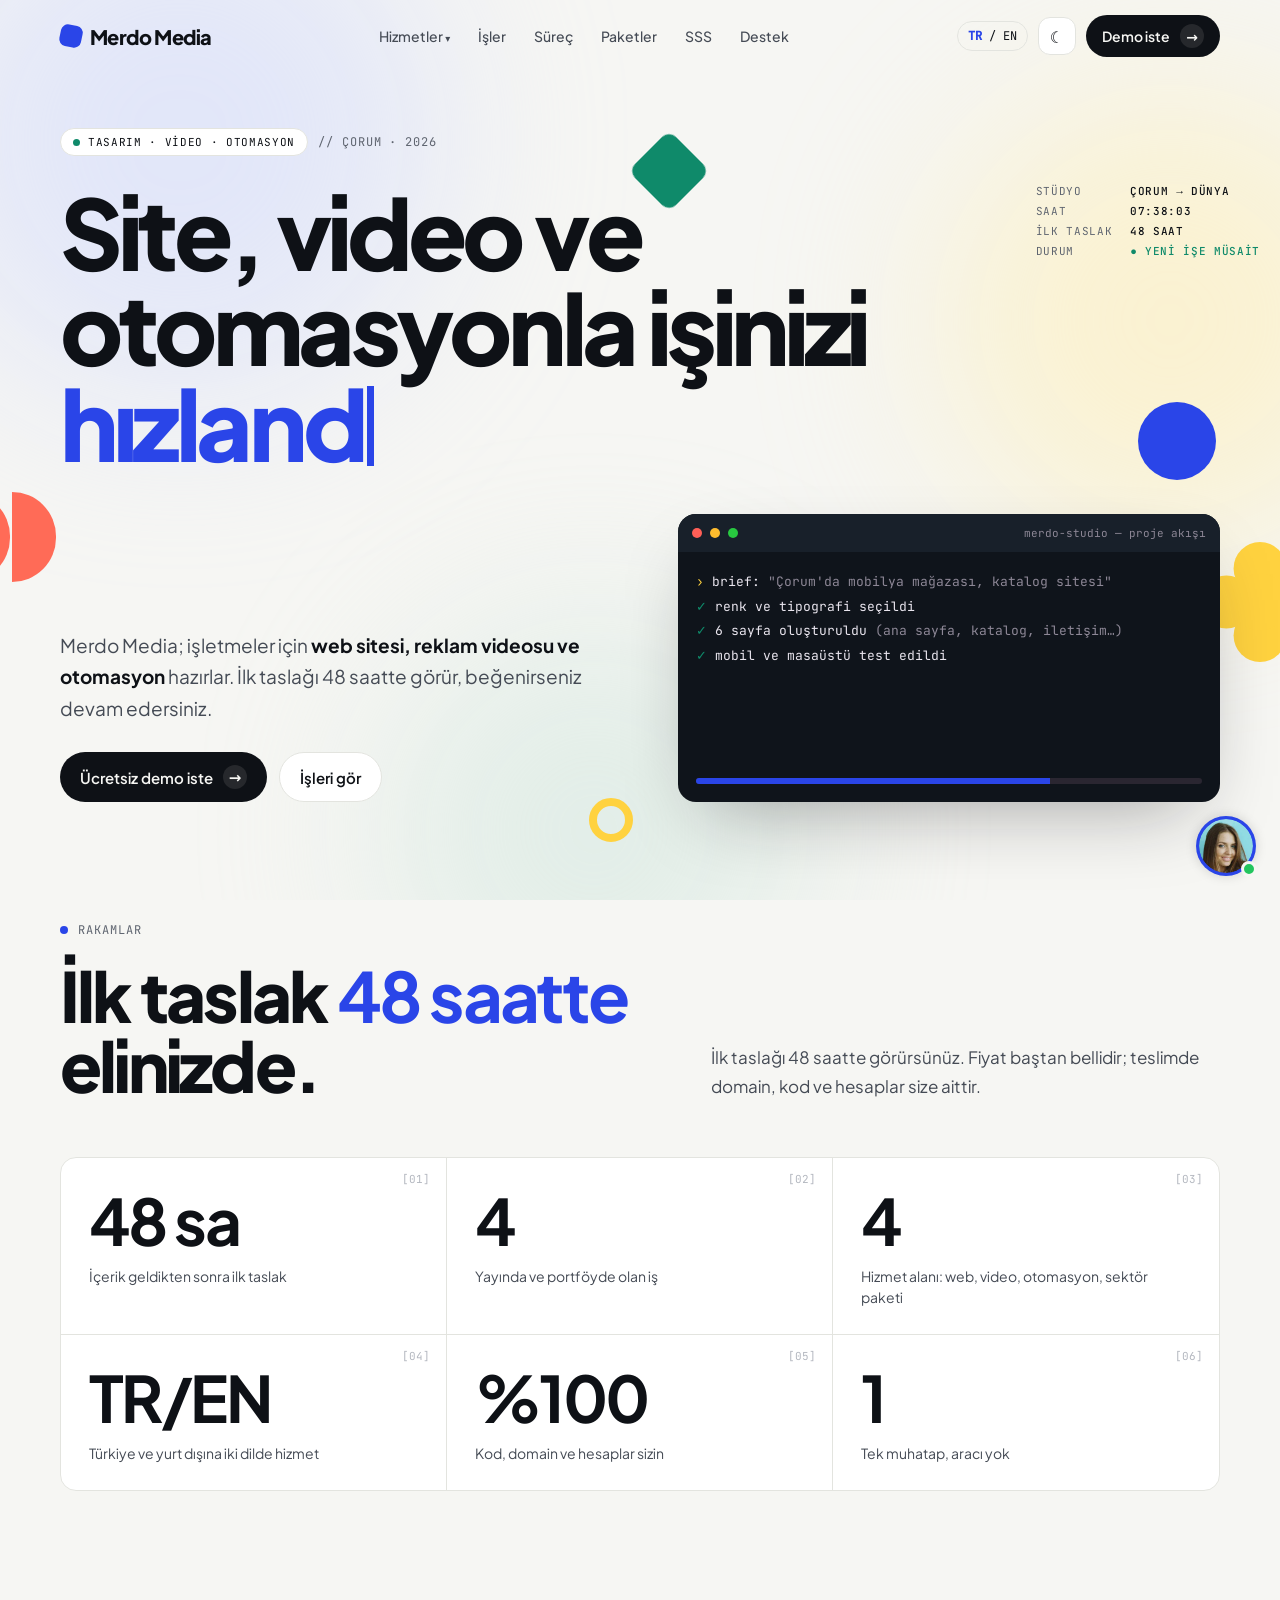
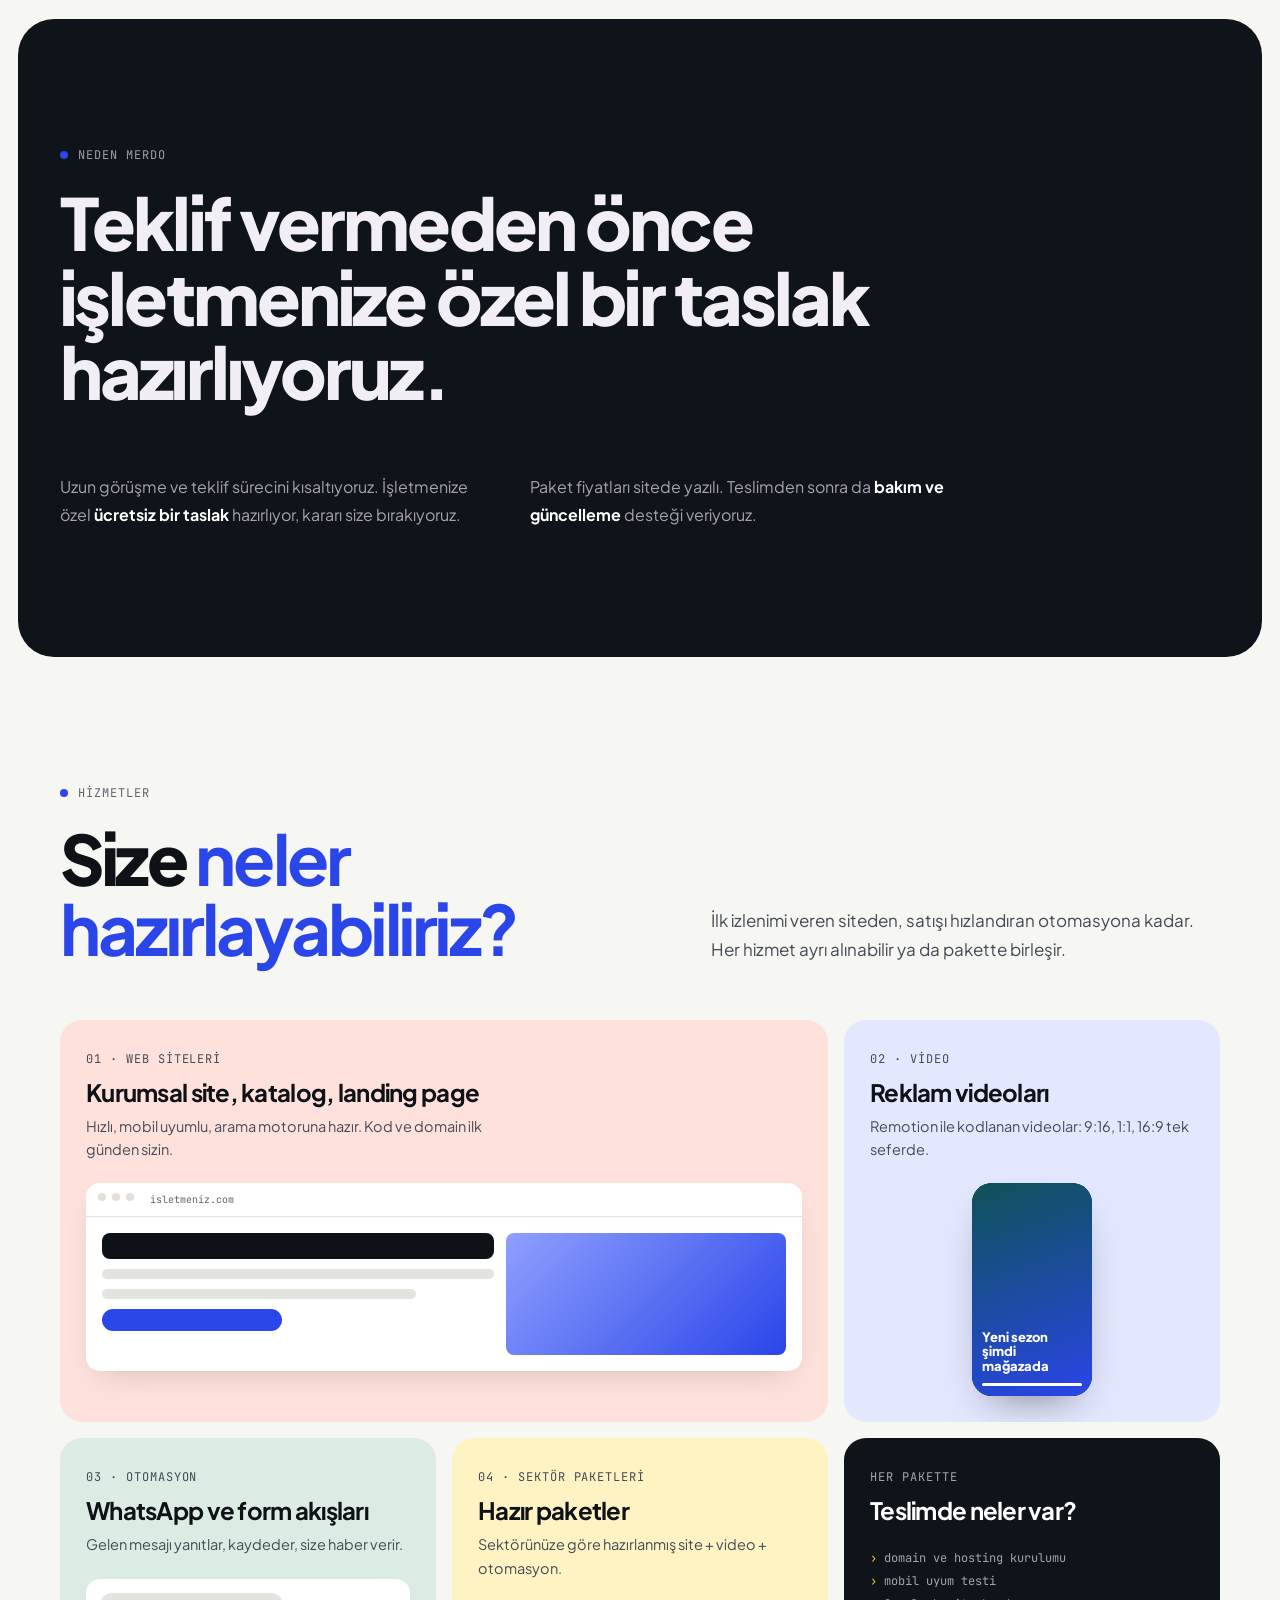
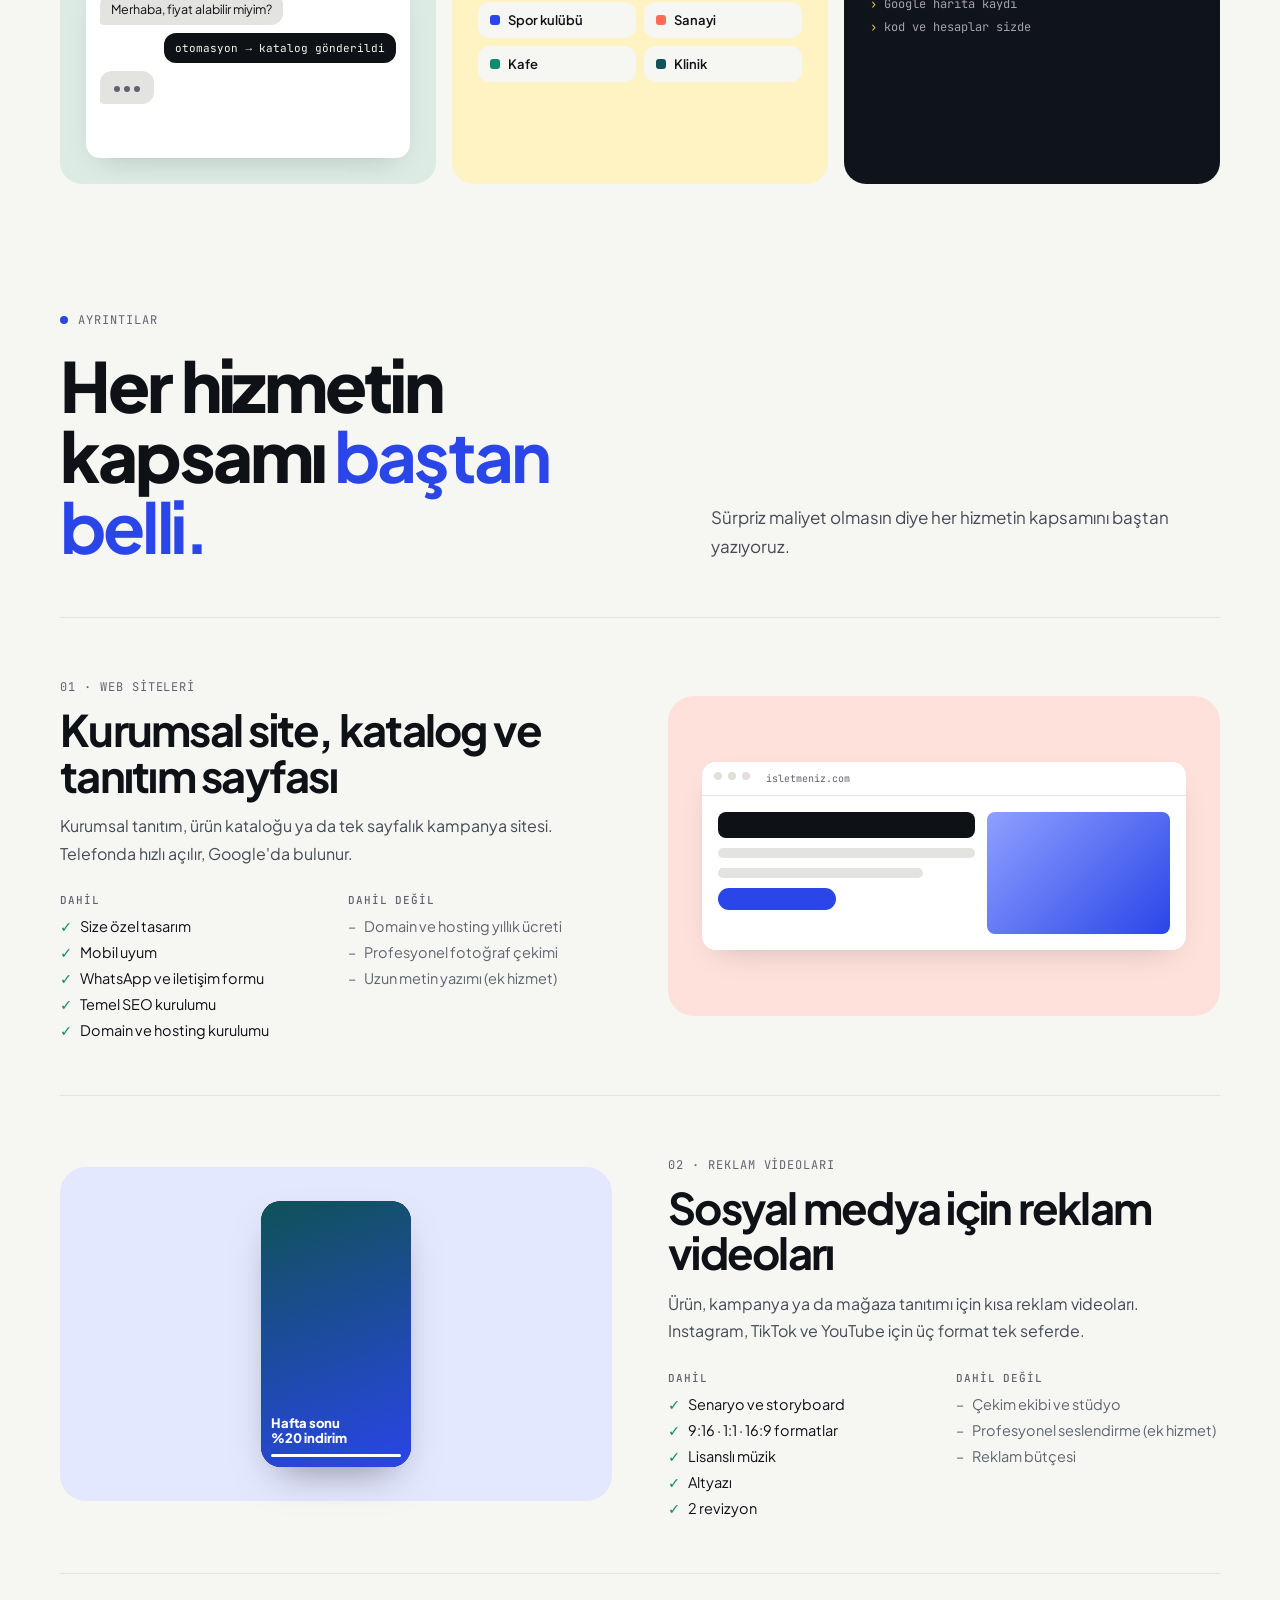
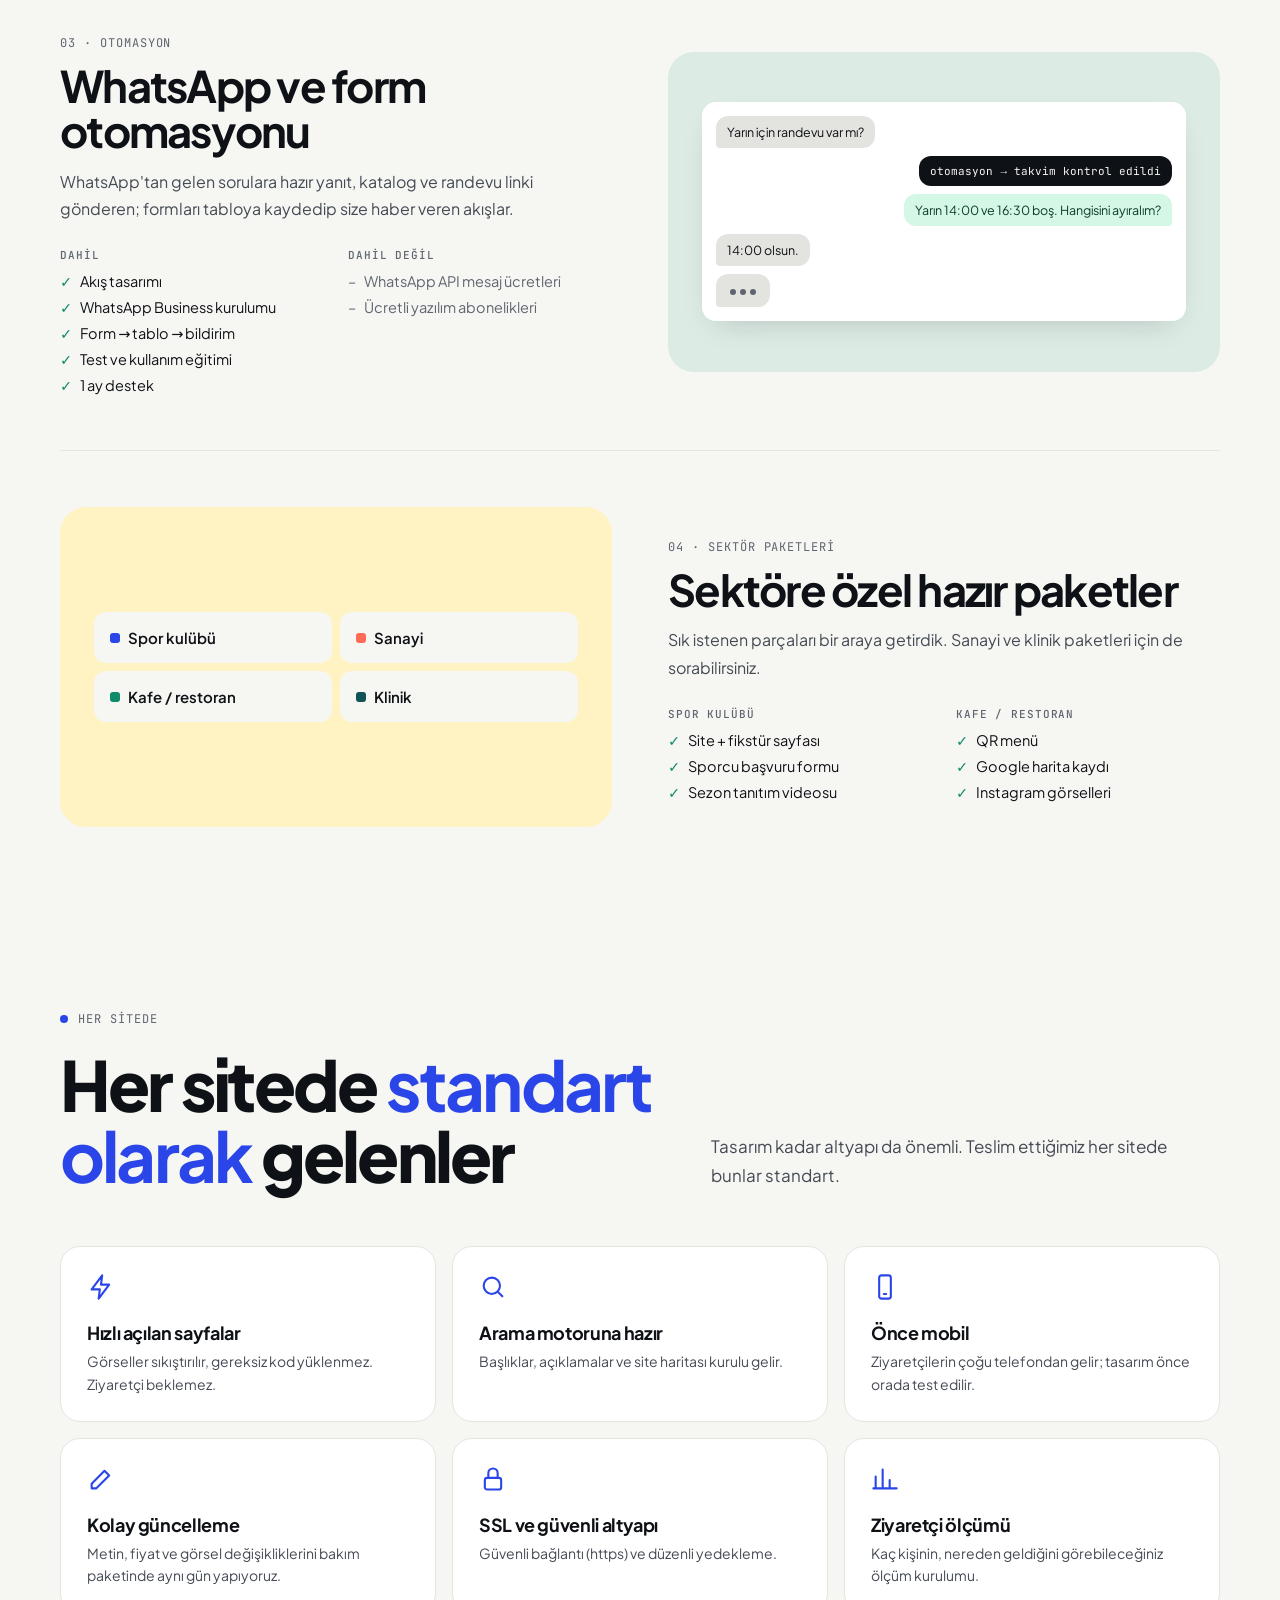
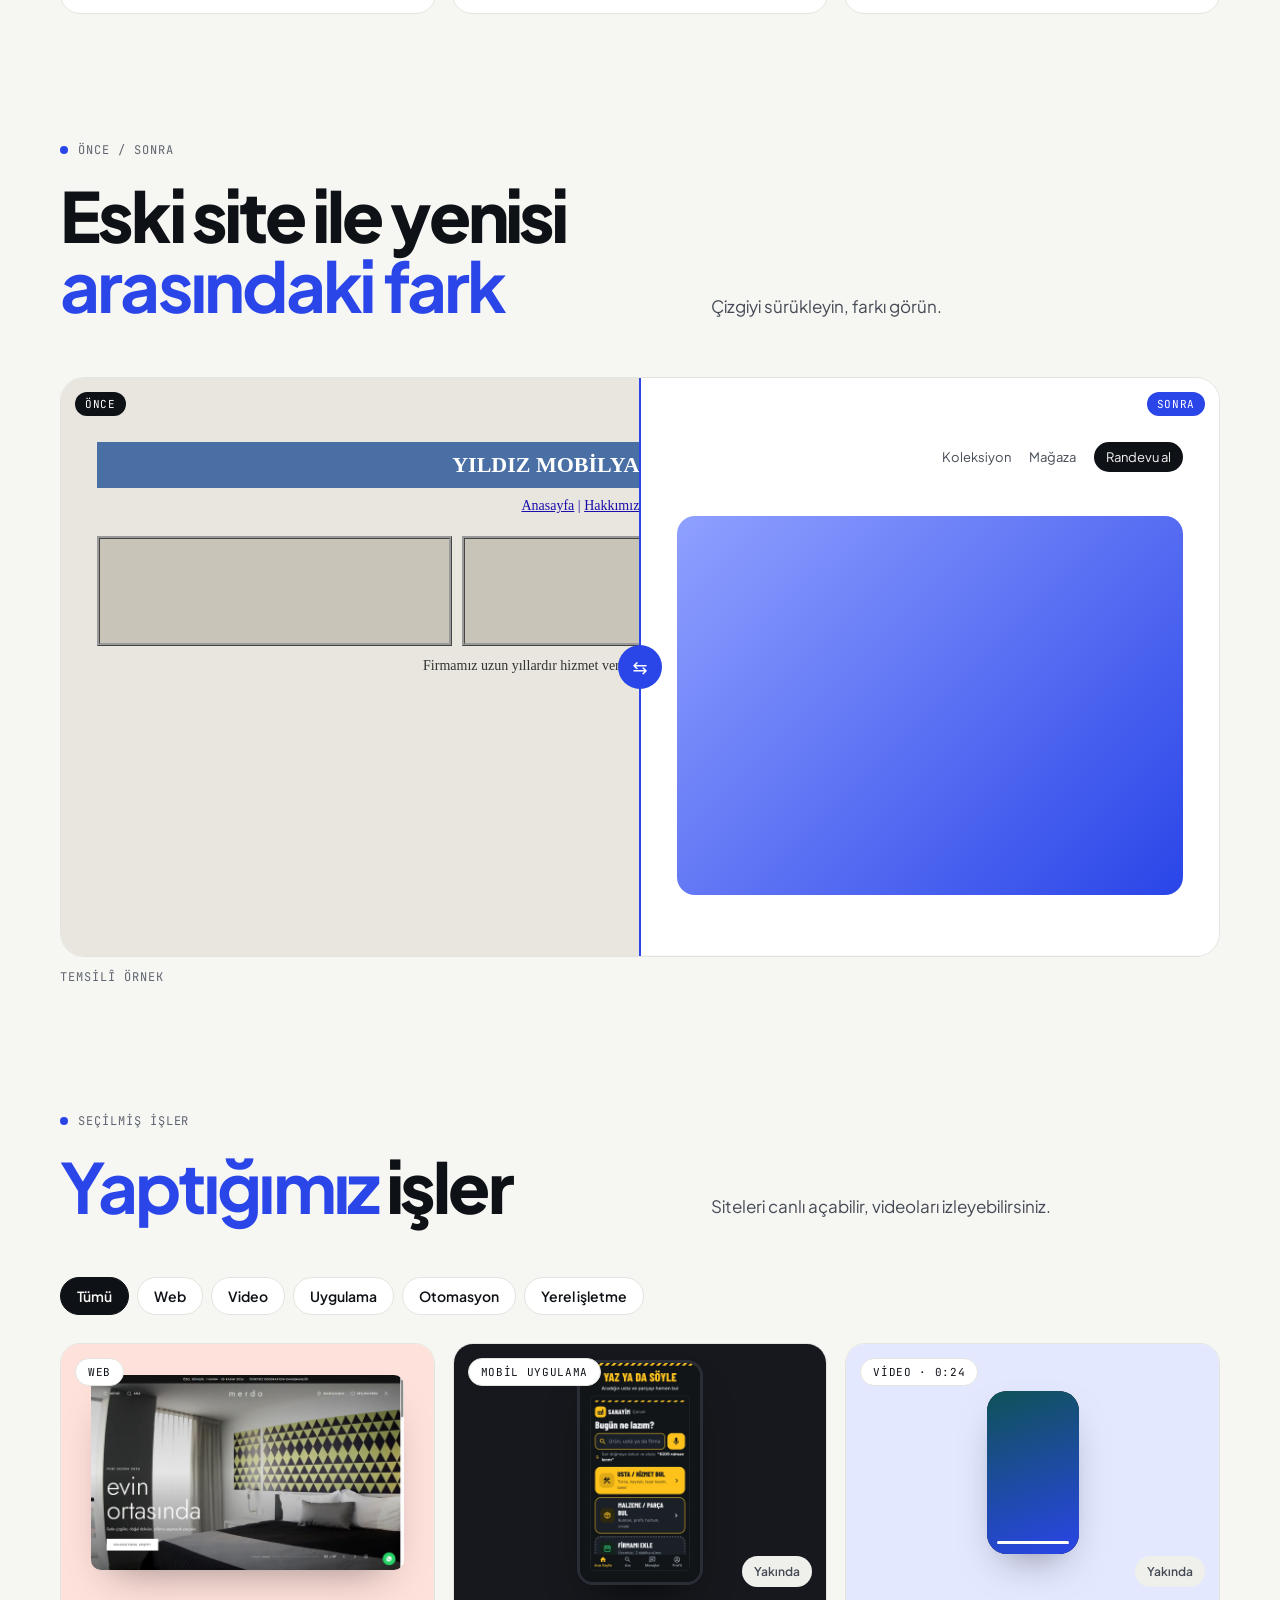
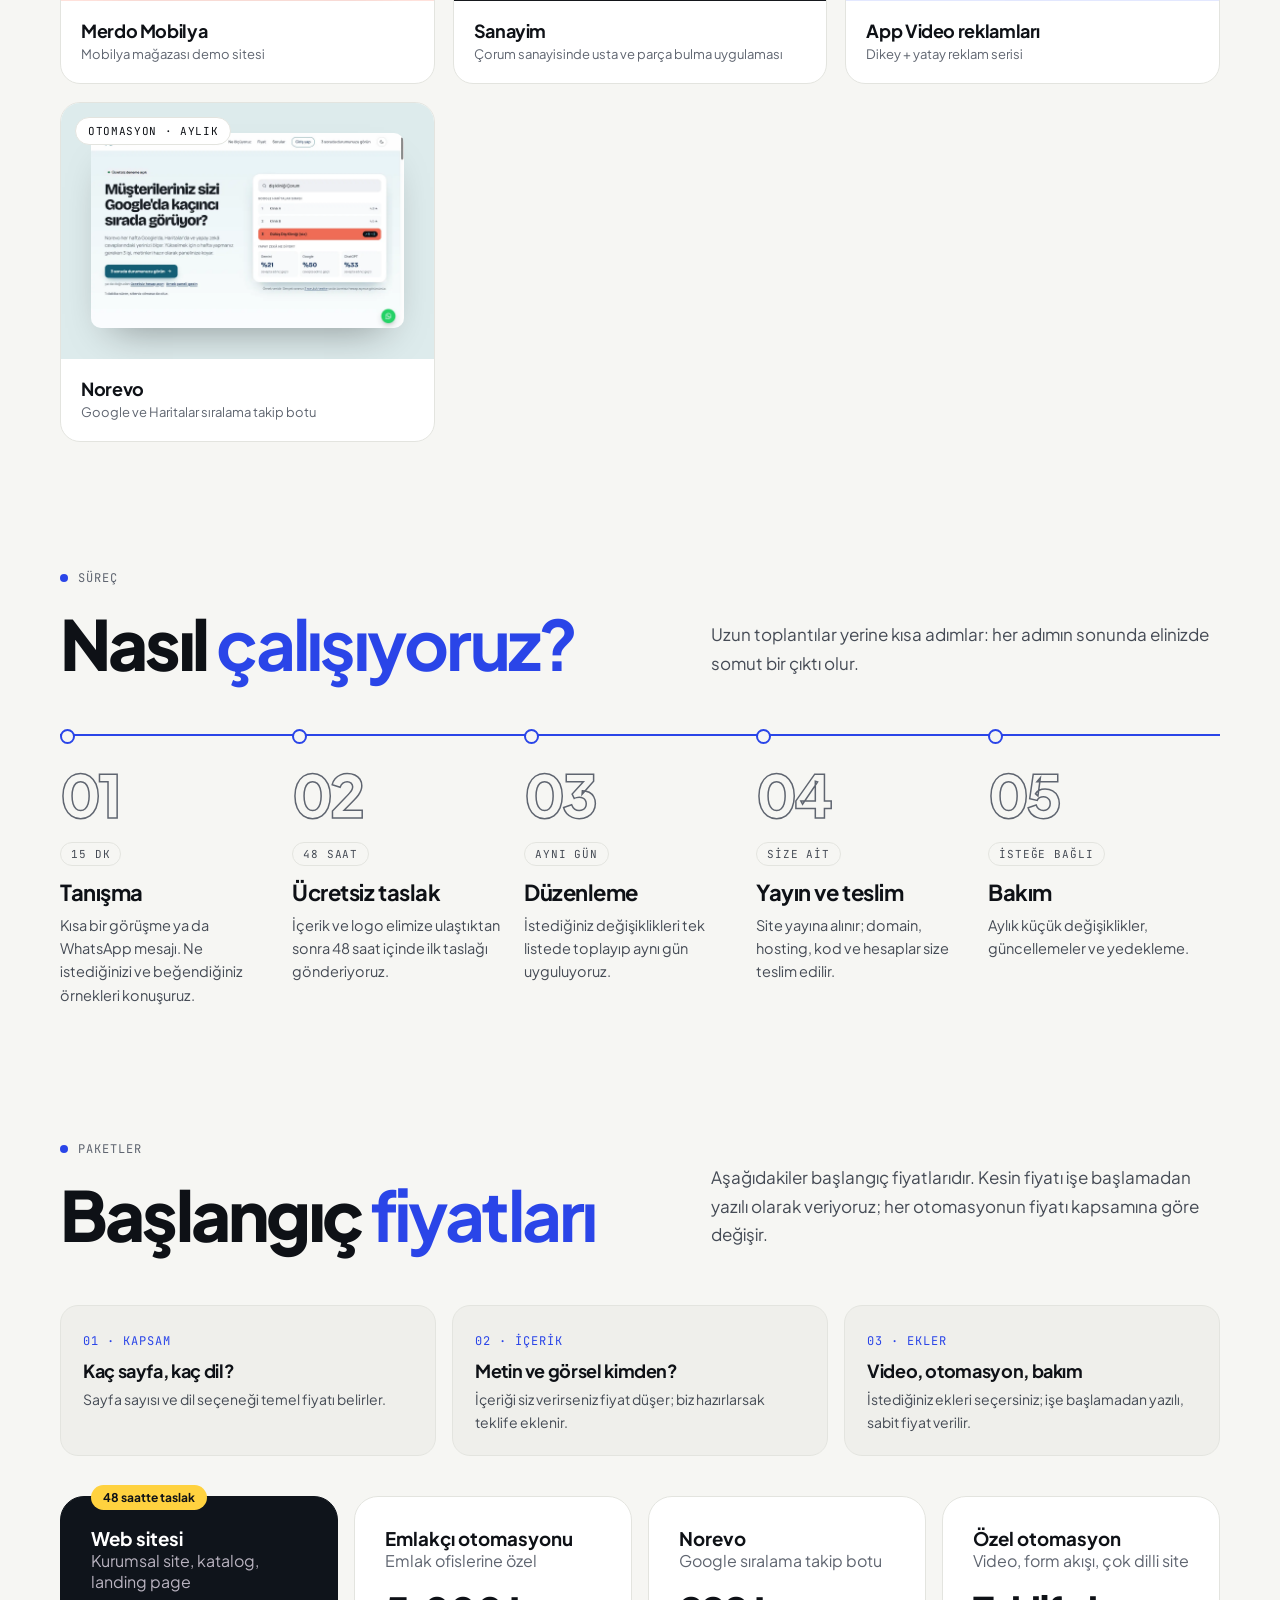
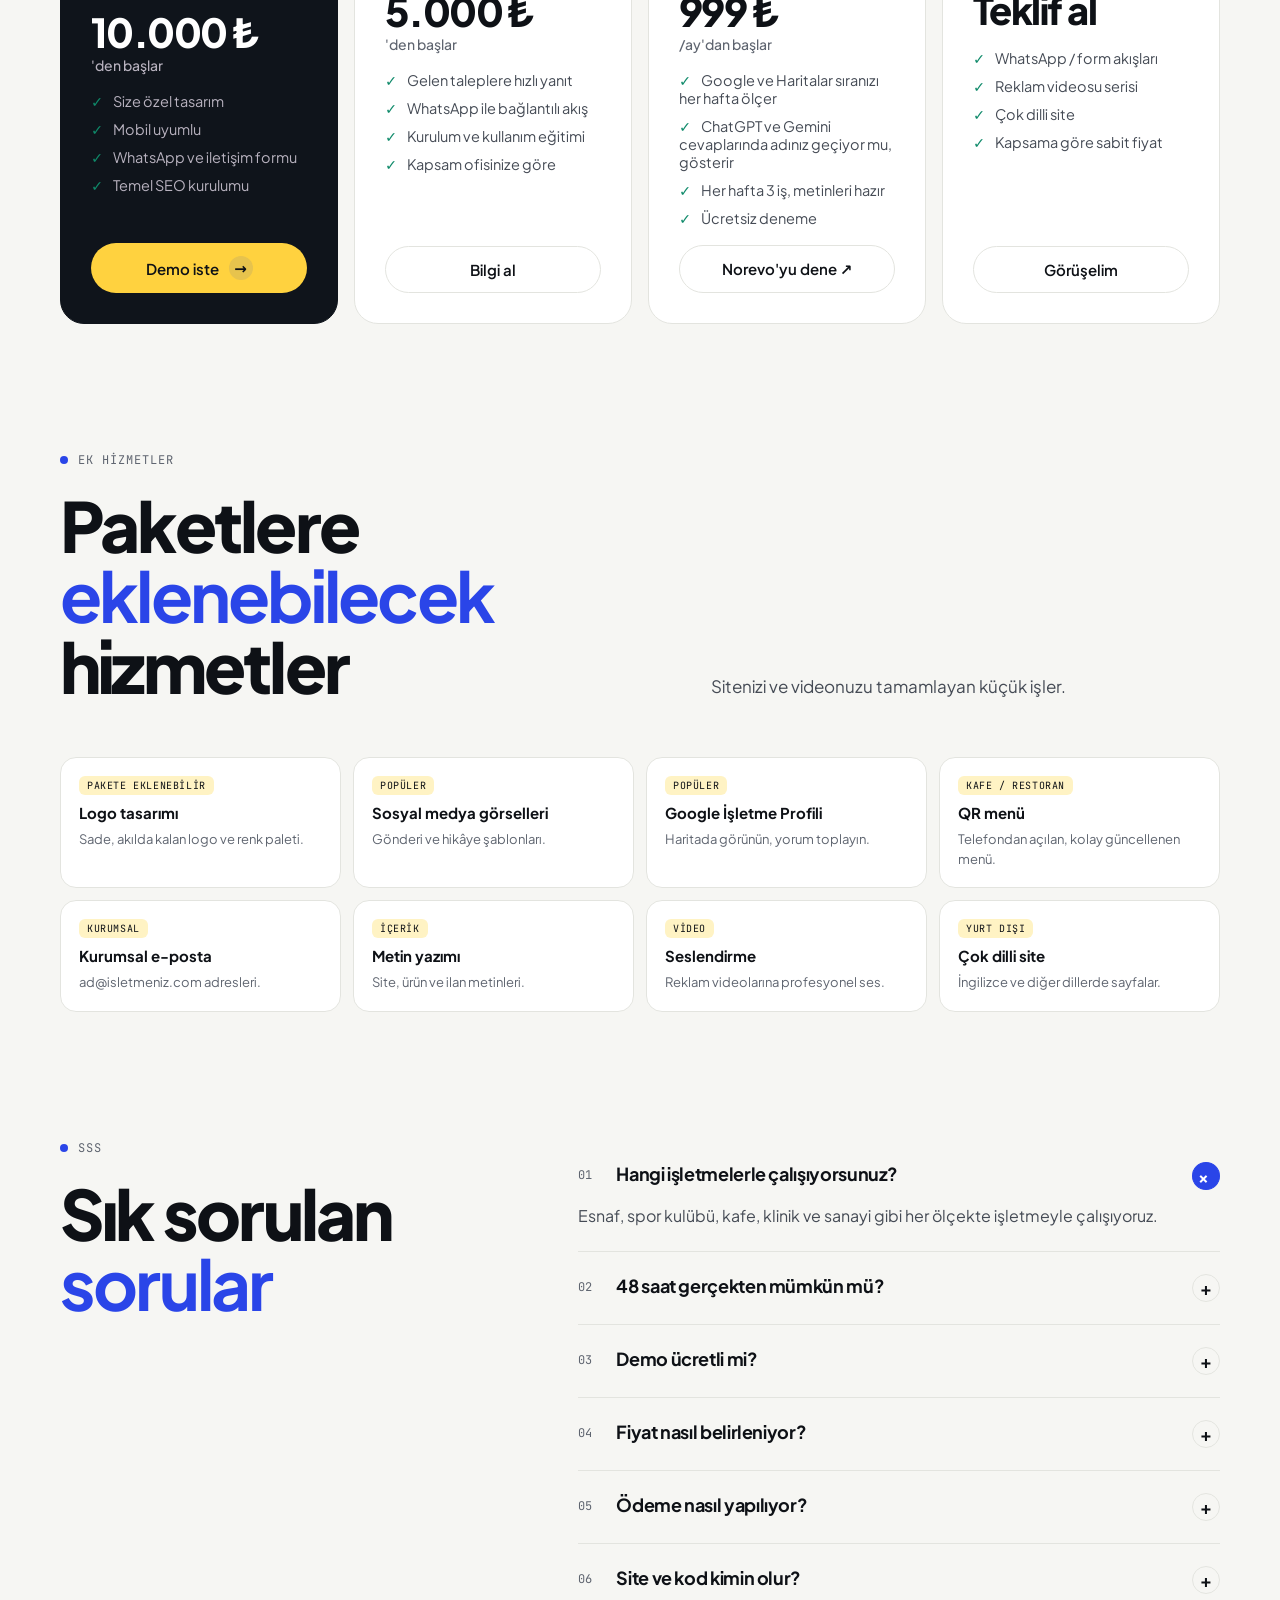
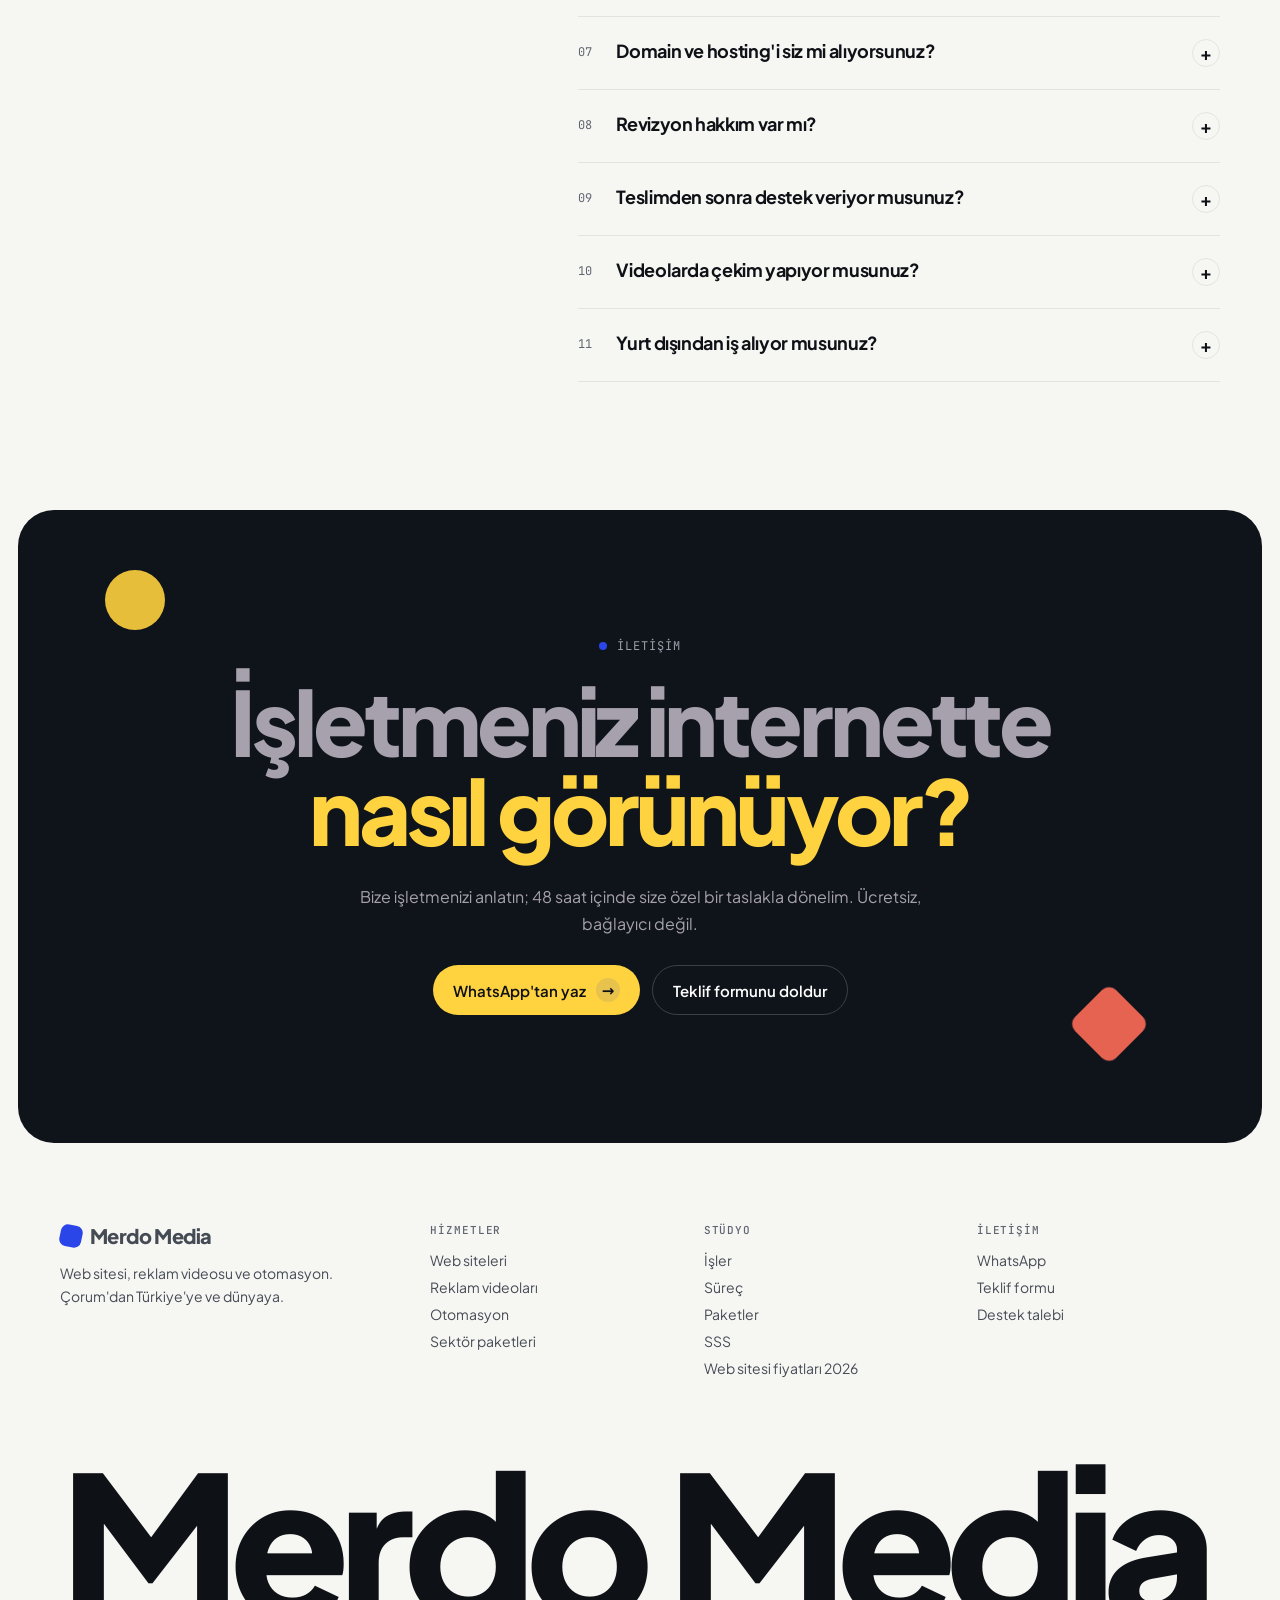
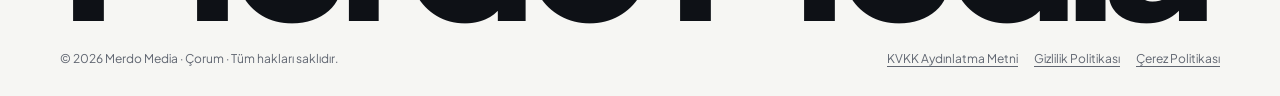
==== index.html @ d5f9c619 "Sohbet asistanına fotoğraflı avatar Asistan "Elif" adıyla Unsplash lisanslı bir portre kullanıyor (T" ====
<!doctype html>
<html lang="tr">
<head>
<meta charset="utf-8">
<meta name="viewport" content="width=device-width, initial-scale=1">
<title>Merdo Media — Web, video ve otomasyon stüdyosu</title>
<meta name="description" content="Web sitesi, reklam videosu ve otomasyon. İlk taslak 48 saatte.">
<!-- shortcut: alan adı henüz yok; merdomedia.com.tr ve og-image.png yer tutucu, yayından önce gerçek adresle değiştir -->
<link rel="canonical" href="https://merdomedia.com.tr/">
<link rel="alternate" hreflang="tr" href="https://merdomedia.com.tr/">
<link rel="alternate" hreflang="en" href="https://merdomedia.com.tr/en/">
<meta name="theme-color" content="#2a45e8">
<meta property="og:type" content="website">
<meta property="og:site_name" content="Merdo Media">
<meta property="og:locale" content="tr_TR">
<meta property="og:title" content="Merdo Media — Web, video ve otomasyon stüdyosu">
<meta property="og:description" content="Web sitesi, reklam videosu ve otomasyon. İlk taslak 48 saatte.">
<meta property="og:url" content="https://merdomedia.com.tr/">
<meta property="og:image" content="https://merdomedia.com.tr/og-image.png">
<meta name="twitter:card" content="summary_large_image">
<script type="application/ld+json">{"@context":"https://schema.org","@type":"ProfessionalService","name":"Merdo Media","description":"Web sitesi, reklam videosu ve otomasyon stüdyosu.","url":"https://merdomedia.com.tr/","telephone":"+905556984086","areaServed":["TR","Worldwide"],"knowsLanguage":["tr","en"],"address":{"@type":"PostalAddress","addressLocality":"Çorum","addressCountry":"TR"}}</script>
<script>try{var t=localStorage.getItem("merdo-theme")}catch(e){}document.documentElement.dataset.theme=t||(matchMedia("(prefers-color-scheme: dark)").matches?"dark":"light")</script>
<link rel="preload" href="assets/fonts/plus-jakarta-sans-latin.woff2" as="font" type="font/woff2" crossorigin>
<link rel="stylesheet" href="assets/site.css">
</head>
<body>

<div class="progress" id="progress"></div>
<div class="orbs" aria-hidden="true"><div class="orb o1"></div><div class="orb o2"></div><div class="orb o3"></div></div>
<div class="glow" id="glow" aria-hidden="true"></div>

<header id="hdr">
  <div class="wrap nav">
    <a href="./" class="logo"><i></i>Merdo Media</a>
    <ul>
      <li class="has-mega"><a href="#hizmetler">Hizmetler</a>
        <div class="mega">
          <a href="#d-web"><span class="mi" style="background:var(--peach)">W</span><span><b>Web siteleri</b><small>Kurumsal site, katalog, landing page</small></span></a>
          <a href="#d-video"><span class="mi" style="background:var(--lilac)">V</span><span><b>Reklam videoları</b><small>Dikey, kare ve yatay formatlar</small></span></a>
          <a href="#d-oto"><span class="mi" style="background:var(--mintl)">O</span><span><b>Otomasyon</b><small>WhatsApp ve form akışları</small></span></a>
          <a href="#d-sektor"><span class="mi" style="background:var(--butter)">S</span><span><b>Sektör paketleri</b><small>Spor kulübü, sanayi, kafe, klinik</small></span></a>
          <a href="#ekler" class="all"><span>Ek hizmetler: logo, sosyal medya, QR menü…</span><span>→</span></a>
        </div>
      </li>
      <li><a href="#isler">İşler</a></li><li><a href="#surec">Süreç</a></li><li><a href="#paketler">Paketler</a></li><li><a href="#sss">SSS</a></li><li><a href="#" data-wa="destek">Destek</a></li>
    </ul>
    <div class="nav-r">
      <span class="lang"><b>TR</b> / <a href="en/" hreflang="en" lang="en">EN</a></span>
      <button class="theme" id="theme" aria-label="Açık / koyu tema"></button>
      <a href="#iletisim" data-open="form" class="btn btn-d btn-sm mag">Demo iste <span class="arr">→</span></a>
      <button class="burger" id="burger" aria-label="Menüyü aç" aria-expanded="false" aria-controls="mmenu">☰</button>
    </div>
  </div>
</header>
<nav class="mmenu" id="mmenu" aria-label="Mobil menü">
  <a href="#hizmetler">Hizmetler <span>→</span></a><a href="#isler">İşler <span>→</span></a><a href="#surec">Süreç <span>→</span></a><a href="#paketler">Paketler <span>→</span></a><a href="#sss">SSS <span>→</span></a><a href="#" data-wa="destek">Destek talebi <span>→</span></a>
  <a href="#iletisim" data-open="form" class="btn btn-d">Ücretsiz demo iste <span class="arr">→</span></a>
</nav>

<main id="main">
<!-- ============ HERO ============ -->
<section class="hero">
  <div class="shape s-circ float" data-depth="30" aria-hidden="true"></div>
  <div class="shape s-dia" data-depth="-22" aria-hidden="true"></div>
  <div class="shape s-half float" data-depth="18" aria-hidden="true"></div>
  <div class="shape s-flower" data-depth="-28" aria-hidden="true"><svg viewBox="0 0 100 100"><g fill="#ffd23f"><circle cx="50" cy="22" r="22"/><circle cx="78" cy="50" r="22"/><circle cx="50" cy="78" r="22"/><circle cx="22" cy="50" r="22"/><circle cx="50" cy="50" r="24"/></g></svg></div>
  <div class="shape s-ring float" data-depth="14" aria-hidden="true"></div>

  <div class="wrap" style="position:relative">
    <div class="status" aria-hidden="true">
      <span>Stüdyo</span><b>Çorum → Dünya</b>
      <span>Saat</span><b id="clock">--:--:--</b>
      <span>İlk taslak</span><b>48 saat</b>
      <span>Durum</span><b class="ok">● yeni işe müsait</b>
    </div>
    <div class="eyebrow"><span class="pill"><span class="dot"></span>Tasarım · Video · Otomasyon</span><span class="mono muted">// Çorum · 2026</span></div>
    <h1>Site, video ve otomasyonla işinizi <span class="typed"><span class="grad" id="typed">büyütüyoruz.</span><span class="caret"></span></span></h1>
    <div class="hero-b">
      <div>
        <p>Merdo Media; işletmeler için <b>web sitesi, reklam videosu ve otomasyon</b> hazırlar. İlk taslağı 48 saatte görür, beğenirseniz devam edersiniz.</p>
        <div class="ctas">
          <a href="#iletisim" data-open="form" class="btn btn-d mag">Ücretsiz demo iste <span class="arr">→</span></a>
          <a href="#isler" class="btn btn-l">İşleri gör</a>
        </div>
      </div>
      <div class="console rv d2" aria-label="Örnek proje akışı">
        <div class="c-top"><i></i><i></i><i></i><span>merdo-studio — proje akışı</span></div>
        <div class="c-body" id="cbody"></div>
        <div class="c-bar"><i id="cbar"></i></div>
      </div>
    </div>
  </div>
</section>

<!-- ============ RAKAMLAR ============ -->
<section class="sec" style="padding-top:40px">
  <div class="wrap">
    <div class="sec-head">
      <div><div class="eb mono rv">Rakamlar</div><h2 class="h2 rv d1">İlk taslak <span class="soft">48 saatte</span> elinizde.</h2></div>
      <p class="rv d2">İlk taslağı 48 saatte görürsünüz. Fiyat baştan bellidir; teslimde domain, kod ve hesaplar size aittir.</p>
    </div>
    <div class="stats">
      <div class="stat rv"><span class="ix">[01]</span><div class="n"><span data-count="48">0</span> sa</div><div class="t">İçerik geldikten sonra ilk taslak</div></div>
      <div class="stat rv d1"><span class="ix">[02]</span><div class="n"><span data-count="4">0</span></div><div class="t">Yayında ve portföyde olan iş</div></div>
      <div class="stat rv d2"><span class="ix">[03]</span><div class="n"><span data-count="4">0</span></div><div class="t">Hizmet alanı: web, video, otomasyon, sektör paketi</div></div>
      <div class="stat rv"><span class="ix">[04]</span><div class="n">TR/EN</div><div class="t">Türkiye ve yurt dışına iki dilde hizmet</div></div>
      <div class="stat rv d1"><span class="ix">[05]</span><div class="n">%<span data-count="100">0</span></div><div class="t">Kod, domain ve hesaplar sizin</div></div>
      <div class="stat rv d2"><span class="ix">[06]</span><div class="n"><span data-count="1">0</span></div><div class="t">Tek muhatap, aracı yok</div></div>
    </div>
  </div>
</section>

<!-- ============ MANİFESTO ============ -->
<section class="dark sec manifesto" id="manifesto">
  <div class="wrap">
    <div class="eb mono">Neden Merdo</div>
    <p class="big" id="mbig">Teklif vermeden önce işletmenize özel bir taslak hazırlıyoruz.</p>
    <div class="cols">
      <p>Uzun görüşme ve teklif sürecini kısaltıyoruz. İşletmenize özel <b>ücretsiz bir taslak</b> hazırlıyor, kararı size bırakıyoruz.</p>
      <p>Paket fiyatları sitede yazılı. Teslimden sonra da <b>bakım ve güncelleme</b> desteği veriyoruz.</p>
    </div>
  </div>
</section>

<!-- ============ HİZMETLER ============ -->
<section class="sec" id="hizmetler">
  <div class="wrap">
    <div class="sec-head">
      <div><div class="eb mono rv">Hizmetler</div><h2 class="h2 rv d1">Size <span class="soft">neler hazırlayabiliriz?</span></h2></div>
      <p class="rv d2">İlk izlenimi veren siteden, satışı hızlandıran otomasyona kadar. Her hizmet ayrı alınabilir ya da pakette birleşir.</p>
    </div>
    <div class="bento">
      <article class="card c-web rv spot">
        <span class="mono">01 · Web siteleri</span>
        <h3>Kurumsal site, katalog, landing page</h3>
        <p>Hızlı, mobil uyumlu, arama motoruna hazır. Kod ve domain ilk günden sizin.</p>
        <div class="mock m-browser" id="mbrowser">
          <div class="bar"><i></i><i></i><i></i><span>isletmeniz.com</span></div>
          <div class="pg"><div style="display:grid;gap:10px"><div class="blk h" style="transition-delay:.1s"></div><div class="blk t" style="transition-delay:.25s"></div><div class="blk t" style="width:80%;transition-delay:.35s"></div><div class="blk btnb" style="transition-delay:.5s"></div></div><div class="blk img" style="transition-delay:.3s"></div></div>
        </div>
      </article>
      <article class="card c-vid rv d1 spot">
        <span class="mono">02 · Video</span>
        <h3>Reklam videoları</h3>
        <p>Remotion ile kodlanan videolar: 9:16, 1:1, 16:9 tek seferde.</p>
        <div class="m-phone"><div class="scene"></div><div class="cap">Yeni sezon<br>şimdi mağazada</div><div class="pb"><i></i></div></div>
      </article>
      <article class="card c-oto rv spot">
        <span class="mono">03 · Otomasyon</span>
        <h3>WhatsApp ve form akışları</h3>
        <p>Gelen mesajı yanıtlar, kaydeder, size haber verir.</p>
        <div class="mock m-chat" id="mchat">
          <div class="bub in">Merhaba, fiyat alabilir miyim?</div>
          <div class="bub bot">otomasyon → katalog gönderildi</div>
          <div class="bub in typing"><span class="dots"><i></i><i></i><i></i></span></div>
          <div class="bub out">Tabii! Katalog ve randevu linki burada.</div>
        </div>
      </article>
      <article class="card c-sek rv d1 spot">
        <span class="mono">04 · Sektör paketleri</span>
        <h3>Hazır paketler</h3>
        <p>Sektörünüze göre hazırlanmış site + video + otomasyon.</p>
        <div class="chips"><span class="chip"><i style="background:var(--orange)"></i>Spor kulübü</span><span class="chip"><i style="background:var(--violet)"></i>Sanayi</span><span class="chip"><i style="background:var(--mint)"></i>Kafe</span><span class="chip"><i style="background:var(--sky)"></i>Klinik</span></div>
      </article>
      <article class="card c-dark rv d2">
        <span class="mono">Her pakette</span>
        <h3>Teslimde neler var?</h3>
        <div class="terminal"><b>›</b> domain ve hosting kurulumu<br><b>›</b> mobil uyum testi<br><b>›</b> Google harita kaydı<br><b>›</b> kod ve hesaplar sizde</div>
      </article>
    </div>
  </div>
</section>

<!-- ============ HİZMET AYRINTILARI ============ -->
<section class="sec" id="detay" style="padding-top:0">
  <div class="wrap">
    <div class="sec-head">
      <div><div class="eb mono rv">Ayrıntılar</div><h2 class="h2 rv d1">Her hizmetin kapsamı <span class="soft">baştan belli.</span></h2></div>
      <p class="rv d2">Sürpriz maliyet olmasın diye her hizmetin kapsamını baştan yazıyoruz.</p>
    </div>
    <div class="detail rv" id="d-web">
      <div>
        <span class="mono muted">01 · Web siteleri</span>
        <h3>Kurumsal site, katalog ve tanıtım sayfası</h3>
        <p class="lead">Kurumsal tanıtım, ürün kataloğu ya da tek sayfalık kampanya sitesi. Telefonda hızlı açılır, Google'da bulunur.</p>
        <div class="inc">
          <div class="yes"><h4>Dahil</h4><ul><li>Size özel tasarım</li><li>Mobil uyum</li><li>WhatsApp ve iletişim formu</li><li>Temel SEO kurulumu</li><li>Domain ve hosting kurulumu</li></ul></div>
          <div class="no"><h4>Dahil değil</h4><ul><li>Domain ve hosting yıllık ücreti</li><li>Profesyonel fotoğraf çekimi</li><li>Uzun metin yazımı (ek hizmet)</li></ul></div>
        </div>
      </div>
      <div class="d-vis" style="background:var(--peach)">
        <div class="mock m-browser">
          <div class="bar"><i></i><i></i><i></i><span>isletmeniz.com</span></div>
          <div class="pg"><div style="display:grid;gap:10px"><div class="blk h" style="transition-delay:.1s"></div><div class="blk t" style="transition-delay:.25s"></div><div class="blk t" style="width:80%;transition-delay:.35s"></div><div class="blk btnb" style="transition-delay:.5s"></div></div><div class="blk img" style="transition-delay:.3s"></div></div>
        </div>
      </div>
    </div>
    <div class="detail rv" id="d-video">
      <div>
        <span class="mono muted">02 · Reklam videoları</span>
        <h3>Sosyal medya için reklam videoları</h3>
        <p class="lead">Ürün, kampanya ya da mağaza tanıtımı için kısa reklam videoları. Instagram, TikTok ve YouTube için üç format tek seferde.</p>
        <div class="inc">
          <div class="yes"><h4>Dahil</h4><ul><li>Senaryo ve storyboard</li><li>9:16 · 1:1 · 16:9 formatlar</li><li>Lisanslı müzik</li><li>Altyazı</li><li>2 revizyon</li></ul></div>
          <div class="no"><h4>Dahil değil</h4><ul><li>Çekim ekibi ve stüdyo</li><li>Profesyonel seslendirme (ek hizmet)</li><li>Reklam bütçesi</li></ul></div>
        </div>
      </div>
      <div class="d-vis" style="background:var(--lilac)">
        <div class="m-phone"><div class="scene"></div><div class="cap">Hafta sonu<br>%20 indirim</div><div class="pb"><i></i></div></div>
      </div>
    </div>
    <div class="detail rv" id="d-oto">
      <div>
        <span class="mono muted">03 · Otomasyon</span>
        <h3>WhatsApp ve form otomasyonu</h3>
        <p class="lead">WhatsApp'tan gelen sorulara hazır yanıt, katalog ve randevu linki gönderen; formları tabloya kaydedip size haber veren akışlar.</p>
        <div class="inc">
          <div class="yes"><h4>Dahil</h4><ul><li>Akış tasarımı</li><li>WhatsApp Business kurulumu</li><li>Form → tablo → bildirim</li><li>Test ve kullanım eğitimi</li><li>1 ay destek</li></ul></div>
          <div class="no"><h4>Dahil değil</h4><ul><li>WhatsApp API mesaj ücretleri</li><li>Ücretli yazılım abonelikleri</li></ul></div>
        </div>
      </div>
      <div class="d-vis" style="background:var(--mintl)">
        <div class="mock m-chat">
          <div class="bub in on">Yarın için randevu var mı?</div>
          <div class="bub bot on">otomasyon → takvim kontrol edildi</div>
          <div class="bub out on">Yarın 14:00 ve 16:30 boş. Hangisini ayıralım?</div>
          <div class="bub in on">14:00 olsun.</div>
          <div class="bub in typing on"><span class="dots"><i></i><i></i><i></i></span></div>
        </div>
      </div>
    </div>
    <div class="detail rv" id="d-sektor">
      <div>
        <span class="mono muted">04 · Sektör paketleri</span>
        <h3>Sektöre özel hazır paketler</h3>
        <p class="lead">Sık istenen parçaları bir araya getirdik. Sanayi ve klinik paketleri için de sorabilirsiniz.</p>
        <div class="inc">
          <div class="yes"><h4>Spor kulübü</h4><ul><li>Site + fikstür sayfası</li><li>Sporcu başvuru formu</li><li>Sezon tanıtım videosu</li></ul></div>
          <div class="yes"><h4>Kafe / restoran</h4><ul><li>QR menü</li><li>Google harita kaydı</li><li>Instagram görselleri</li></ul></div>
        </div>
      </div>
      <div class="d-vis" style="background:var(--butter)">
        <div class="chips"><span class="chip"><i style="background:var(--orange)"></i>Spor kulübü</span><span class="chip"><i style="background:var(--violet)"></i>Sanayi</span><span class="chip"><i style="background:var(--mint)"></i>Kafe / restoran</span><span class="chip"><i style="background:var(--sky)"></i>Klinik</span></div>
      </div>
    </div>
  </div>
</section>

<!-- ============ FAYDA IZGARASI ============ -->
<section class="sec" style="padding-top:0">
  <div class="wrap">
    <div class="sec-head">
      <div><div class="eb mono rv">Her sitede</div><h2 class="h2 rv d1">Her sitede <span class="soft">standart olarak</span> gelenler</h2></div>
      <p class="rv d2">Tasarım kadar altyapı da önemli. Teslim ettiğimiz her sitede bunlar standart.</p>
    </div>
    <div class="benefits">
      <div class="ben rv"><svg viewBox="0 0 24 24"><path d="M13 2 4 14h7l-1 8 9-12h-7z"/></svg><h3>Hızlı açılan sayfalar</h3><p>Görseller sıkıştırılır, gereksiz kod yüklenmez. Ziyaretçi beklemez.</p></div>
      <div class="ben rv d1"><svg viewBox="0 0 24 24"><circle cx="11" cy="11" r="7"/><path d="m20 20-3.5-3.5"/></svg><h3>Arama motoruna hazır</h3><p>Başlıklar, açıklamalar ve site haritası kurulu gelir.</p></div>
      <div class="ben rv d2"><svg viewBox="0 0 24 24"><rect x="7" y="2" width="10" height="20" rx="2"/><path d="M11 18h2"/></svg><h3>Önce mobil</h3><p>Ziyaretçilerin çoğu telefondan gelir; tasarım önce orada test edilir.</p></div>
      <div class="ben rv"><svg viewBox="0 0 24 24"><path d="M4 20h4L19 9l-4-4L4 16z"/></svg><h3>Kolay güncelleme</h3><p>Metin, fiyat ve görsel değişikliklerini bakım paketinde aynı gün yapıyoruz.</p></div>
      <div class="ben rv d1"><svg viewBox="0 0 24 24"><rect x="5" y="11" width="14" height="10" rx="2"/><path d="M8 11V7a4 4 0 0 1 8 0v4"/></svg><h3>SSL ve güvenli altyapı</h3><p>Güvenli bağlantı (https) ve düzenli yedekleme.</p></div>
      <div class="ben rv d2"><svg viewBox="0 0 24 24"><path d="M4 20V10M10 20V4M16 20v-7M22 20H2"/></svg><h3>Ziyaretçi ölçümü</h3><p>Kaç kişinin, nereden geldiğini görebileceğiniz ölçüm kurulumu.</p></div>
    </div>
  </div>
</section>

<!-- ============ ÖNCE / SONRA ============ -->
<section class="sec" style="padding-top:0">
  <div class="wrap">
    <div class="sec-head">
      <div><div class="eb mono rv">Önce / sonra</div><h2 class="h2 rv d1">Eski site ile yenisi <span class="soft">arasındaki fark</span></h2></div>
      <p class="rv d2">Çizgiyi sürükleyin, farkı görün.</p>
    </div>
    <div class="ba rv" id="ba">
      <div class="ba-l ba-old" aria-hidden="true">
        <div class="o-h">YILDIZ MOBİLYA — HOŞGELDİNİZ</div>
        <div class="o-nav"><u>Anasayfa</u> | <u>Hakkımızda</u> | <u>Ürünler</u> | <u>İletişim</u></div>
        <div class="o-g"><span></span><span></span><span></span></div>
        <p class="o-t">Firmamız uzun yıllardır hizmet vermektedir. Ürünlerimiz için lütfen arayınız.</p>
      </div>
      <div class="ba-l ba-new" aria-hidden="true">
        <div class="n-nav"><b>Yıldız</b><span>Koleksiyon</span><span>Mağaza</span><i>Randevu al</i></div>
        <div class="n-hero"><div><h4>Evinize uyan mobilya, aynı hafta teslim.</h4><em>Kataloğu incele →</em></div><div class="n-img"></div></div>
      </div>
      <span class="ba-tag l">Önce</span><span class="ba-tag r">Sonra</span>
      <div class="ba-h"></div>
      <input type="range" min="0" max="100" value="50" aria-label="Önce ve sonra görünümü karşılaştır">
    </div>
    <p class="mono muted" style="margin-top:12px">Temsilî örnek</p>
  </div>
</section>

<!-- ============ PORTFÖY ============ -->
<section class="sec" id="isler" style="padding-top:0">
  <div class="wrap">
    <div class="sec-head">
      <div><div class="eb mono rv">Seçilmiş işler</div><h2 class="h2 rv d1"><span class="soft">Yaptığımız</span> işler</h2></div>
      <p class="rv d2">Siteleri canlı açabilir, videoları izleyebilirsiniz.</p>
    </div>
    <div class="filters" role="group" aria-label="Portföy filtresi">
      <button class="f on" data-f="all">Tümü</button><button class="f" data-f="web">Web</button><button class="f" data-f="video">Video</button><button class="f" data-f="uygulama">Uygulama</button><button class="f" data-f="otomasyon">Otomasyon</button><button class="f" data-f="yerel">Yerel işletme</button>
    </div>
    <div class="works" id="works">
      <a class="work rv tilt" data-cat="web" href="https://mertozmen899-alt.github.io/merdo-mobilya-demo/" target="_blank" rel="noopener">
        <div class="thumb" style="background:var(--peach)"><span class="pill badge">Web</span><div class="shot"><img src="assets/ref-mobilya.webp" alt="Merdo Mobilya sitesi ekran görüntüsü" width="1280" height="800" loading="lazy"></div><span class="open">Canlı aç ↗</span></div>
        <div class="w-meta"><div><h3>Merdo Mobilya</h3><small>Mobilya mağazası demo sitesi</small></div></div>
      </a>
      <div class="work rv d1 tilt" data-cat="uygulama yerel">
        <div class="thumb" style="background:#16181d"><span class="pill badge">Mobil uygulama</span><div class="phone-shot"><img src="assets/ref-sanayim.webp" alt="Sanayim uygulamasının ana ekranı" width="540" height="960" loading="lazy"></div><span class="open">Yakında</span></div>
        <div class="w-meta"><div><h3>Sanayim</h3><small>Çorum sanayisinde usta ve parça bulma uygulaması</small></div></div>
      </div>
      <div class="work rv tilt" data-cat="video">
        <div class="thumb" style="background:var(--lilac)"><span class="pill badge">Video · 0:24</span><div class="m-phone" style="margin:0;width:92px"><div class="scene"></div><div class="pb"><i></i></div></div><span class="open">Yakında</span></div>
        <div class="w-meta"><div><h3>App Video reklamları</h3><small>Dikey + yatay reklam serisi</small></div></div>
      </div>
      <a class="work rv d1 tilt" data-cat="otomasyon" href="https://mertozmen899-alt.github.io/norevo/giris.html" target="_blank" rel="noopener">
        <div class="thumb" style="background:var(--skyl)"><span class="pill badge">Otomasyon · aylık</span><div class="shot"><img src="assets/ref-norevo.webp" alt="Norevo ekran görüntüsü" width="1280" height="800" loading="lazy"></div><span class="open">Canlı aç ↗</span></div>
        <div class="w-meta"><div><h3>Norevo</h3><small>Google ve Haritalar sıralama takip botu</small></div></div>
      </a>
    </div>
  </div>
</section>

<!-- ============ SÜREÇ ============ -->
<section class="sec" id="surec" style="padding-top:0">
  <div class="wrap">
    <div class="sec-head">
      <div><div class="eb mono rv">Süreç</div><h2 class="h2 rv d1">Nasıl <span class="soft">çalışıyoruz?</span></h2></div>
      <p class="rv d2">Uzun toplantılar yerine kısa adımlar: her adımın sonunda elinizde somut bir çıktı olur.</p>
    </div>
    <ol class="flow">
      <li class="rv"><span class="fl-n">01</span><span class="fl-t">15 dk</span><h3>Tanışma</h3><p>Kısa bir görüşme ya da WhatsApp mesajı. Ne istediğinizi ve beğendiğiniz örnekleri konuşuruz.</p></li>
      <li class="rv d1"><span class="fl-n">02</span><span class="fl-t">48 saat</span><h3>Ücretsiz taslak</h3><p>İçerik ve logo elimize ulaştıktan sonra 48 saat içinde ilk taslağı gönderiyoruz.</p></li>
      <li class="rv d2"><span class="fl-n">03</span><span class="fl-t">Aynı gün</span><h3>Düzenleme</h3><p>İstediğiniz değişiklikleri tek listede toplayıp aynı gün uyguluyoruz.</p></li>
      <li class="rv d3"><span class="fl-n">04</span><span class="fl-t">Size ait</span><h3>Yayın ve teslim</h3><p>Site yayına alınır; domain, hosting, kod ve hesaplar size teslim edilir.</p></li>
      <li class="rv d4"><span class="fl-n">05</span><span class="fl-t">İsteğe bağlı</span><h3>Bakım</h3><p>Aylık küçük değişiklikler, güncellemeler ve yedekleme.</p></li>
    </ol>
  </div>
</section>

<!-- ============ PAKETLER ============ -->
<section class="sec" id="paketler" style="padding-top:0">
  <div class="wrap">
    <div class="sec-head">
      <div><div class="eb mono rv">Paketler</div><h2 class="h2 rv d1">Başlangıç <span class="soft">fiyatları</span></h2></div>
      <p class="rv d2">Aşağıdakiler başlangıç fiyatlarıdır. Kesin fiyatı işe başlamadan yazılı olarak veriyoruz; her otomasyonun fiyatı kapsamına göre değişir.</p>
    </div>
    <div class="how">
      <div class="rv"><span class="mono">01 · Kapsam</span><h3>Kaç sayfa, kaç dil?</h3><p>Sayfa sayısı ve dil seçeneği temel fiyatı belirler.</p></div>
      <div class="rv d1"><span class="mono">02 · İçerik</span><h3>Metin ve görsel kimden?</h3><p>İçeriği siz verirseniz fiyat düşer; biz hazırlarsak teklife eklenir.</p></div>
      <div class="rv d2"><span class="mono">03 · Ekler</span><h3>Video, otomasyon, bakım</h3><p>İstediğiniz ekleri seçersiniz; işe başlamadan yazılı, sabit fiyat verilir.</p></div>
    </div>
    <div class="prices">
      <div class="price feat rv"><span class="tag">48 saatte taslak</span><div><h3>Web sitesi</h3><p class="muted">Kurumsal site, katalog, landing page</p></div><div class="amt">10.000 ₺<small>'den başlar</small></div><ul><li>Size özel tasarım</li><li>Mobil uyumlu</li><li>WhatsApp ve iletişim formu</li><li>Temel SEO kurulumu</li></ul><a href="#iletisim" data-open="form" class="btn btn-d mag">Demo iste <span class="arr">→</span></a></div>
      <div class="price rv d1"><div><h3>Emlakçı otomasyonu</h3><p class="muted">Emlak ofislerine özel</p></div><div class="amt">5.000 ₺<small>'den başlar</small></div><ul><li>Gelen taleplere hızlı yanıt</li><li>WhatsApp ile bağlantılı akış</li><li>Kurulum ve kullanım eğitimi</li><li>Kapsam ofisinize göre</li></ul><a href="#iletisim" data-open="form" class="btn btn-l">Bilgi al</a></div>
      <div class="price rv d2"><div><h3>Norevo</h3><p class="muted">Google sıralama takip botu</p></div><div class="amt">999 ₺<small>/ay'dan başlar</small></div><ul><li>Google ve Haritalar sıranızı her hafta ölçer</li><li>ChatGPT ve Gemini cevaplarında adınız geçiyor mu, gösterir</li><li>Her hafta 3 iş, metinleri hazır</li><li>Ücretsiz deneme</li></ul><a href="https://mertozmen899-alt.github.io/norevo/giris.html" target="_blank" rel="noopener" class="btn btn-l">Norevo'yu dene ↗</a></div>
      <div class="price rv d3"><div><h3>Özel otomasyon</h3><p class="muted">Video, form akışı, çok dilli site</p></div><div class="amt" style="font-size:38px">Teklif al</div><ul><li>WhatsApp / form akışları</li><li>Reklam videosu serisi</li><li>Çok dilli site</li><li>Kapsama göre sabit fiyat</li></ul><a href="#iletisim" data-open="form" class="btn btn-l">Görüşelim</a></div>
    </div>
  </div>
</section>

<!-- ============ EK HİZMETLER ============ -->
<section class="sec" id="ekler" style="padding-top:0">
  <div class="wrap">
    <div class="sec-head">
      <div><div class="eb mono rv">Ek hizmetler</div><h2 class="h2 rv d1">Paketlere <span class="soft">eklenebilecek</span> hizmetler</h2></div>
      <p class="rv d2">Sitenizi ve videonuzu tamamlayan küçük işler.</p>
    </div>
    <div class="extras">
      <div class="ex rv"><span class="t">Pakete eklenebilir</span><b>Logo tasarımı</b><small>Sade, akılda kalan logo ve renk paleti.</small></div>
      <div class="ex rv d1"><span class="t">Popüler</span><b>Sosyal medya görselleri</b><small>Gönderi ve hikâye şablonları.</small></div>
      <div class="ex rv d2"><span class="t">Popüler</span><b>Google İşletme Profili</b><small>Haritada görünün, yorum toplayın.</small></div>
      <div class="ex rv d3"><span class="t">Kafe / restoran</span><b>QR menü</b><small>Telefondan açılan, kolay güncellenen menü.</small></div>
      <div class="ex rv"><span class="t">Kurumsal</span><b>Kurumsal e-posta</b><small>ad@isletmeniz.com adresleri.</small></div>
      <div class="ex rv d1"><span class="t">İçerik</span><b>Metin yazımı</b><small>Site, ürün ve ilan metinleri.</small></div>
      <div class="ex rv d2"><span class="t">Video</span><b>Seslendirme</b><small>Reklam videolarına profesyonel ses.</small></div>
      <div class="ex rv d3"><span class="t">Yurt dışı</span><b>Çok dilli site</b><small>İngilizce ve diğer dillerde sayfalar.</small></div>
    </div>
  </div>
</section>

<!-- ============ SSS ============ -->
<section class="sec" id="sss" style="padding-top:0">
  <div class="wrap faq">
    <div><div class="eb mono rv">SSS</div><h2 class="h2 rv d1">Sık sorulan <span class="soft">sorular</span></h2></div>
    <div class="faq-list">
      <details class="rv" open><summary>Hangi işletmelerle çalışıyorsunuz?<span class="pl">+</span></summary><p>Esnaf, spor kulübü, kafe, klinik ve sanayi gibi her ölçekte işletmeyle çalışıyoruz.</p></details>
      <details class="rv"><summary>48 saat gerçekten mümkün mü?<span class="pl">+</span></summary><p>İçerik ve logo elimize ulaştıktan sonra ilk taslak için 48 saat veriyoruz. Son hâl, revizyon sayısına göre değişir.</p></details>
      <details class="rv"><summary>Demo ücretli mi?<span class="pl">+</span></summary><p>Hayır. İlk taslak ücretsiz; beğenmezseniz hiçbir ödeme yapmazsınız.</p></details>
      <details class="rv"><summary>Fiyat nasıl belirleniyor?<span class="pl">+</span></summary><p>Sayfa sayısı, içeriğin kimden geleceği ve seçtiğiniz eklere göre. İşe başlamadan yazılı, sabit bir fiyat veriyoruz.</p></details>
      <details class="rv"><summary>Ödeme nasıl yapılıyor?<span class="pl">+</span></summary><p>Ödeme planı teklifte yazılı olur; işe başlarken ve teslimde olmak üzere bölünebilir.</p></details>
      <details class="rv"><summary>Site ve kod kimin olur?<span class="pl">+</span></summary><p>Tamamen sizin. Domain, hosting ve kod size teslim edilir; bize bağlı kalmazsınız.</p></details>
      <details class="rv"><summary>Domain ve hosting'i siz mi alıyorsunuz?<span class="pl">+</span></summary><p>Var olanı kullanabiliriz ya da sizin adınıza kurarız. Hesaplar her durumda sizin adınıza açılır.</p></details>
      <details class="rv"><summary>Revizyon hakkım var mı?<span class="pl">+</span></summary><p>Evet. Paketteki revizyon sayısı teklifte yazılıdır; küçük düzeltmeleri aynı gün yaparız.</p></details>
      <details class="rv"><summary>Teslimden sonra destek veriyor musunuz?<span class="pl">+</span></summary><p>Evet. Aylık bakım paketiyle güncelleme ve yedekleme yapıyoruz; mevcut müşteriler WhatsApp destek hattından ulaşabilir.</p></details>
      <details class="rv"><summary>Videolarda çekim yapıyor musunuz?<span class="pl">+</span></summary><p>Videolar animasyon ve hareketli grafikle hazırlanır; sizin çektiğiniz görüntüleri de kullanabiliriz. Çekim ekibi ayrı bir hizmettir.</p></details>
      <details class="rv"><summary>Yurt dışından iş alıyor musunuz?<span class="pl">+</span></summary><p>Evet. Türkçe ve İngilizce çalışıyoruz; yurt dışı için USD/EUR fiyat veriyoruz.</p></details>
    </div>
  </div>
</section>

<!-- ============ KAPANIŞ ============ -->
<section class="dark sec final" id="iletisim">
  <div class="shape s-circ float" style="top:60px;left:7%;right:auto;width:60px;height:60px;background:var(--amber)" data-depth="20" aria-hidden="true"></div>
  <div class="shape s-dia" style="top:auto;bottom:90px;left:auto;right:10%;background:var(--violet)" data-depth="-18" aria-hidden="true"></div>
  <div class="wrap">
    <div class="eb mono" style="justify-content:center">İletişim</div>
    <p class="big">İşletmeniz internette <span class="grad">nasıl görünüyor?</span></p>
    <p>Bize işletmenizi anlatın; 48 saat içinde size özel bir taslakla dönelim. Ücretsiz, bağlayıcı değil.</p>
    <div class="ctas">
      <a href="#" data-wa="demo" class="btn btn-d mag" style="background:var(--amber);color:#0e1116">WhatsApp'tan yaz <span class="arr">→</span></a>
      <a href="#iletisim" data-open="form" class="btn btn-l">Teklif formunu doldur</a>
    </div>
  </div>
</section>

</main>

<!-- ============ FOOTER ============ -->
<footer>
  <div class="wrap">
    <div class="ft">
      <div><a href="./" class="logo"><i></i>Merdo Media</a><p style="margin-top:14px;max-width:32ch;line-height:1.6">Web sitesi, reklam videosu ve otomasyon. Çorum'dan Türkiye'ye ve dünyaya.</p>
      </div>
      <div><h2>Hizmetler</h2><ul><li><a href="#hizmetler">Web siteleri</a></li><li><a href="#hizmetler">Reklam videoları</a></li><li><a href="#hizmetler">Otomasyon</a></li><li><a href="#hizmetler">Sektör paketleri</a></li></ul></div>
      <div><h2>Stüdyo</h2><ul><li><a href="#isler">İşler</a></li><li><a href="#surec">Süreç</a></li><li><a href="#paketler">Paketler</a></li><li><a href="#sss">SSS</a></li><li><a href="web-sitesi-fiyatlari.html">Web sitesi fiyatları 2026</a></li></ul></div>
      <div><h2>İletişim</h2><ul><li><a href="#" data-wa="demo">WhatsApp</a></li><li><a href="#iletisim" data-open="form">Teklif formu</a></li><li><a href="#" data-wa="destek">Destek talebi</a></li></ul></div>
    </div>
    <div class="giant" id="giant" aria-label="Merdo Media"></div>
    <div class="legal"><span>© 2026 Merdo Media · Çorum · Tüm hakları saklıdır.</span><span class="lk"><a href="kvkk.html">KVKK Aydınlatma Metni</a><a href="gizlilik.html">Gizlilik Politikası</a><a href="cerez.html">Çerez Politikası</a></span></div>
  </div>
</footer>

<!-- ============ SOHBET BALONU ============ -->
<svg width="0" height="0" style="position:absolute" aria-hidden="true">
  <symbol id="av" viewBox="0 0 64 64"><clipPath id="avc"><circle cx="32" cy="32" r="32"/></clipPath><image href="assets/asistan.webp" width="64" height="64" preserveAspectRatio="xMidYMid slice" clip-path="url(#avc)"/></symbol>
</svg>
<div class="cw" id="cw">
  <div class="cw-x" aria-hidden="true"></div>
  <div class="cw-tease" id="cwTease" role="button" tabindex="0" aria-label="Sohbeti aç"><button type="button" id="cwTeaseX" aria-label="Mesajı kapat">×</button><span class="tx" id="cwTx"></span></div>
  <div class="cw-panel" id="cwPanel" role="dialog" aria-label="Merdo Media sohbet asistanı">
    <div class="cw-head"><span class="cw-av"><svg><use href="#av"/></svg></span><div><b>Elif</b><small>Merdo Media asistanı · Çevrimiçi</small></div><button type="button" id="cwClose" aria-label="Sohbeti kapat">×</button></div>
    <div class="cw-body" id="cwBody" aria-live="polite"></div>
    <p class="cw-err" id="cwErr" role="alert"></p>
    <form class="cw-in" id="cwIn"><input id="cwInput" aria-label="Mesajınız" maxlength="80"><button type="submit" aria-label="Gönder">➤</button></form>
    <div class="cw-foot">Otomatik asistan · Ekibimiz WhatsApp'tan döner · <a href="kvkk.html">KVKK</a></div>
  </div>
  <button type="button" class="cw-btn" id="cwBtn" aria-label="Sohbeti aç" aria-expanded="false"><svg><use href="#av"/></svg><span class="on"></span><span class="x" aria-hidden="true">×</span></button>
</div>

<!-- ============ TEKLİF FORMU ============ -->
<dialog class="fm" id="fm" aria-labelledby="fmTitle">
  <form id="fmForm" novalidate>
    <div class="fm-top"><span class="mono muted" id="fmCount">Adım 1 / 4</span><button type="button" data-close aria-label="Formu kapat">×</button></div>
    <div class="fm-bar"><i id="fmBar"></i></div>
    <div class="fm-step on" data-step="1">
      <h3 id="fmTitle">Ne yapalım?</h3><p class="h">Birden fazla seçebilirsiniz.</p>
      <div class="opts">
        <label class="opt"><input type="checkbox" name="hizmet" value="Web sitesi"><span>Web sitesi</span></label>
        <label class="opt"><input type="checkbox" name="hizmet" value="Reklam videosu"><span>Reklam videosu</span></label>
        <label class="opt"><input type="checkbox" name="hizmet" value="Otomasyon"><span>Otomasyon</span></label>
        <label class="opt"><input type="checkbox" name="hizmet" value="Emlakçı otomasyonu"><span>Emlakçı otomasyonu</span></label>
        <label class="opt"><input type="checkbox" name="hizmet" value="Norevo (Google sıralama)"><span>Norevo (Google sıralama)</span></label>
        <label class="opt"><input type="checkbox" name="hizmet" value="Sektör paketi"><span>Sektör paketi</span></label>
        <label class="opt"><input type="checkbox" name="hizmet" value="Emin değilim"><span>Emin değilim</span></label>
      </div>
    </div>
    <div class="fm-step" data-step="2">
      <h3>Sektörünüz?</h3><p class="h">Size uygun örnekleri gösterelim.</p>
      <div class="opts">
        <label class="opt"><input type="radio" name="sektor" value="Spor kulübü"><span>Spor kulübü</span></label>
        <label class="opt"><input type="radio" name="sektor" value="Sanayi"><span>Sanayi</span></label>
        <label class="opt"><input type="radio" name="sektor" value="Kafe / restoran"><span>Kafe / restoran</span></label>
        <label class="opt"><input type="radio" name="sektor" value="Klinik"><span>Klinik</span></label>
        <label class="opt"><input type="radio" name="sektor" value="Mağaza / e-ticaret"><span>Mağaza / e-ticaret</span></label>
        <label class="opt"><input type="radio" name="sektor" value="Diğer"><span>Diğer</span></label>
      </div>
    </div>
    <div class="fm-step" data-step="3">
      <h3>Bütçe aralığı</h3><p class="h">Yaklaşık bir aralık yeterli.</p>
      <!-- shortcut: aralıklar tahmini; paket fiyatları netleşince güncelle -->
      <div class="opts">
        <label class="opt"><input type="radio" name="butce" value="Aylık abonelik (999 ₺+)"><span>Aylık abonelik</span></label>
        <label class="opt"><input type="radio" name="butce" value="5.000 – 10.000 ₺"><span>5.000 – 10.000 ₺</span></label>
        <label class="opt"><input type="radio" name="butce" value="10.000 – 25.000 ₺"><span>10.000 – 25.000 ₺</span></label>
        <label class="opt"><input type="radio" name="butce" value="25.000 ₺ üzeri"><span>25.000 ₺ üzeri</span></label>
        <label class="opt"><input type="radio" name="butce" value="Henüz bilmiyorum"><span>Henüz bilmiyorum</span></label>
      </div>
    </div>
    <div class="fm-step" data-step="4">
      <h3>Size nasıl ulaşalım?</h3><p class="h">Bilgileriniz yalnızca bu talep için kullanılır.</p>
      <label class="fld">Ad soyad<input name="ad" autocomplete="name" maxlength="80" required></label>
      <label class="fld">Telefon (WhatsApp)<input name="tel" type="tel" inputmode="tel" autocomplete="tel" placeholder="05xx xxx xx xx" maxlength="20" required></label>
      <label class="fld">İşletme adı (isteğe bağlı)<input name="isletme" maxlength="80"></label>
      <label class="fld">Not (isteğe bağlı)<textarea name="not" rows="2" maxlength="500"></textarea></label>
      <label class="kvkk"><input type="checkbox" name="kvkk"><span><a href="kvkk.html" target="_blank">KVKK Aydınlatma Metni</a>'ni okudum ve anladım.</span></label>
    </div>
    <div class="fm-step fm-done" data-step="5">
      <h3>Teşekkürler!</h3><p class="h">WhatsApp'ta mesajınız hazır. Göndermeniz yeterli; en kısa sürede dönüş yapacağız.</p>
      <a class="btn btn-d" id="fmWa" href="#" target="_blank" rel="noopener">WhatsApp'ı aç <span class="arr">→</span></a>
    </div>
    <p class="err" id="fmErr" role="alert"></p>
    <div class="fm-nav" id="fmNav"><button type="button" class="btn btn-l" id="fmBack">Geri</button><button type="submit" class="btn btn-d" id="fmNext"><span id="fmNextT">Devam</span> <span class="arr">→</span></button></div>
  </form>
</dialog>

<script src="assets/site.js" defer></script>
</body>
</html>
---- assets/site.css ----
/* Yazı tipleri kendi sunucumuzdan (KVKK: Google'a IP aktarımı yok). Lisans: SIL OFL 1.1 */
@font-face{font-family:'JetBrains Mono';font-style:normal;font-weight:400 500;font-display:swap;src:url(fonts/jetbrains-mono-latin-ext.woff2) format('woff2');unicode-range:U+0100-02BA, U+02BD-02C5, U+02C7-02CC, U+02CE-02D7, U+02DD-02FF, U+0304, U+0308, U+0329, U+1D00-1DBF, U+1E00-1E9F, U+1EF2-1EFF, U+2020, U+20A0-20AB, U+20AD-20C4, U+2113, U+2C60-2C7F, U+A720-A7FF}
@font-face{font-family:'JetBrains Mono';font-style:normal;font-weight:400 500;font-display:swap;src:url(fonts/jetbrains-mono-latin.woff2) format('woff2');unicode-range:U+0000-00FF, U+0131, U+0152-0153, U+02BB-02BC, U+02C6, U+02DA, U+02DC, U+0304, U+0308, U+0329, U+2000-206F, U+20AC, U+2122, U+2191, U+2193, U+2212, U+2215, U+FEFF, U+FFFD}
@font-face{font-family:'Plus Jakarta Sans';font-style:normal;font-weight:400 800;font-display:swap;src:url(fonts/plus-jakarta-sans-latin-ext.woff2) format('woff2');unicode-range:U+0100-02BA, U+02BD-02C5, U+02C7-02CC, U+02CE-02D7, U+02DD-02FF, U+0304, U+0308, U+0329, U+1D00-1DBF, U+1E00-1E9F, U+1EF2-1EFF, U+2020, U+20A0-20AB, U+20AD-20C4, U+2113, U+2C60-2C7F, U+A720-A7FF}
@font-face{font-family:'Plus Jakarta Sans';font-style:normal;font-weight:400 800;font-display:swap;src:url(fonts/plus-jakarta-sans-latin.woff2) format('woff2');unicode-range:U+0000-00FF, U+0131, U+0152-0153, U+02BB-02BC, U+02C6, U+02DA, U+02DC, U+0304, U+0308, U+0329, U+2000-206F, U+20AC, U+2122, U+2191, U+2193, U+2212, U+2215, U+FEFF, U+FFFD}
:root{
  --ink:#0e1116; --ink-2:#454b55; --ink-3:#5f6570;
  --bg:#f6f6f3; --line:#e3e4df; --surface:#efefeb; --card:#fff; --soft:#b3b7bf;
  --orange:#2a45e8; --amber:#ffd23f; --mint:#0f8a6a; --violet:#ff6b57; --sky:#0f5257;
  --peach:#ffe1db; --butter:#fff3c4; --mintl:#dcebe4; --lilac:#e3e8ff; --skyl:#ddebec;
  --night:#0f141b; --night-2:#18202a;
  --grad:#2a45e8; --hdr:#f6f6f3cc; --spot:#ffffffb0; --orb-op:.5;
  --r:16px; --mono:"JetBrains Mono",ui-monospace,monospace;
  --ease:cubic-bezier(.16,1,.3,1);
}
html[data-theme="dark"]{
  --ink:#eef0f3; --ink-2:#aab0b8; --ink-3:#737a84;
  --bg:#0b0e13; --line:#232831; --surface:#141821; --card:#12161e; --soft:#4a515c;
  --orange:#6b80ff; --peach:#2b1a17; --butter:#2a2412; --mintl:#112620; --lilac:#161d3a; --skyl:#10252a;
  --night:#141a23; --night-2:#1c2330; --grad:#6b80ff; --hdr:#0b0e13cc; --spot:#ffffff14; --orb-op:.16;
}
html[data-theme="dark"] .price.feat{border-color:var(--orange)}
html[data-theme="dark"] .mini{filter:brightness(.92)}
*{box-sizing:border-box;margin:0;padding:0}
html{scroll-behavior:smooth}
body{font-family:"Plus Jakarta Sans",system-ui,sans-serif;background:var(--bg);color:var(--ink);transition:background .4s,color .4s;overflow-x:hidden;-webkit-font-smoothing:antialiased}
a{color:inherit;text-decoration:none}
button{font:inherit;cursor:pointer;border:0;background:none;color:inherit}
.wrap{max-width:1240px;margin:0 auto;padding:0 clamp(16px,4vw,40px)}
.mono{font-family:var(--mono);font-size:12px;letter-spacing:.08em;text-transform:uppercase}
.grad{color:var(--orange)}
.dark .grad{color:var(--amber)}
.muted{color:var(--ink-3)}

/* ---------- fon: kayan renk lekeleri + imleç ışığı ---------- */
.orbs{position:fixed;inset:0;z-index:-2;overflow:hidden;pointer-events:none}
.orb{position:absolute;border-radius:50%;filter:blur(90px);opacity:var(--orb-op);transition:opacity .5s}
.o1{width:520px;height:520px;background:#cfd8ff;top:-120px;left:-80px;animation:d1 22s ease-in-out infinite alternate}
.o2{width:460px;height:460px;background:#ffeeb0;top:10%;right:-120px;animation:d2 26s ease-in-out infinite alternate}
.o3{width:420px;height:420px;background:#cfe6dd;bottom:-140px;left:30%;animation:d3 30s ease-in-out infinite alternate}
@keyframes d1{to{transform:translate(160px,120px) scale(1.15)}}
@keyframes d2{to{transform:translate(-140px,180px) scale(.9)}}
@keyframes d3{to{transform:translate(120px,-160px) scale(1.1)}}
.glow{position:fixed;width:420px;height:420px;border-radius:50%;background:radial-gradient(circle,#2a45e81c,transparent 65%);pointer-events:none;z-index:-1;transform:translate(-50%,-50%);left:-500px;top:-500px;transition:opacity .3s}
.progress{position:fixed;top:0;left:0;height:3px;width:0;background:var(--grad);z-index:60}

/* ---------- menü ---------- */
header{position:sticky;top:0;z-index:50;transition:background .3s,box-shadow .3s}
header.scrolled{background:var(--hdr);backdrop-filter:blur(14px);box-shadow:0 1px 0 var(--line)}
.nav{display:flex;align-items:center;justify-content:space-between;height:72px}
.logo{font-weight:800;font-size:20px;letter-spacing:-.03em;display:flex;align-items:center;gap:8px}
.logo i{width:22px;height:22px;border-radius:7px;background:var(--grad);display:inline-block;transform:rotate(12deg)}
.nav ul{display:flex;gap:28px;list-style:none;font-size:14px;font-weight:500;color:var(--ink-2)}
.nav ul a:hover{color:var(--ink)}
.nav-r{display:flex;align-items:center;gap:10px}
.lang{font-family:var(--mono);font-size:12px;border:1px solid var(--line);border-radius:999px;padding:6px 10px}
.lang b{color:var(--orange)}
.btn{display:inline-flex;align-items:center;gap:10px;padding:13px 20px;border-radius:999px;font-weight:600;font-size:15px;transition:transform .35s var(--ease),background .3s;will-change:transform}
.btn-d{background:var(--ink);color:var(--bg)}
.btn-d .arr{width:24px;height:24px;border-radius:50%;background:#8883;display:grid;place-items:center;transition:transform .35s var(--ease),background .3s}
.btn-d:hover .arr{transform:rotate(-45deg);background:var(--orange)}
.btn-l{border:1px solid var(--line);background:var(--card)}
.btn-l:hover{background:var(--surface)}
.btn-sm{padding:9px 16px;font-size:14px}
.theme{width:38px;height:38px;border-radius:12px;border:1px solid var(--line);background:var(--card);display:grid;place-items:center;font-size:16px;transition:transform .4s var(--ease)}
.theme:hover{transform:rotate(-20deg)}
.theme::before{content:"☾"}
html[data-theme="dark"] .theme::before{content:"☀"}
.burger{display:none;width:40px;height:40px;border-radius:12px;border:1px solid var(--line)}

/* ---------- hero ---------- */
.hero{position:relative;padding:56px 0 80px}
.eyebrow{display:inline-flex;align-items:center;gap:10px}
.pill{display:inline-flex;align-items:center;gap:8px;padding:6px 12px;border-radius:999px;border:1px solid var(--line);background:var(--card);font-family:var(--mono);font-size:11px;letter-spacing:.06em;text-transform:uppercase}
.dot{width:7px;height:7px;border-radius:50%;background:var(--mint);box-shadow:0 0 0 0 #14c08f88;animation:ping 2s infinite}
@keyframes ping{70%{box-shadow:0 0 0 8px #14c08f00}100%{box-shadow:0 0 0 0 #14c08f00}}
.hero h1{font-size:clamp(42px,7.6vw,108px);line-height:.98;letter-spacing:-.045em;font-weight:800;margin:28px 0 0;max-width:13.5ch}
.typed{position:relative;display:block;min-height:1.96em}
html[lang="tr"] .typed{white-space:nowrap;min-height:0}
.caret{display:inline-block;width:.07em;height:.82em;background:var(--orange);margin-left:.04em;vertical-align:-.04em;animation:blink 1s steps(1) infinite}
@keyframes blink{50%{opacity:0}}
.hero-b{display:grid;grid-template-columns:1.05fr 1fr;gap:48px;margin-top:44px;align-items:end}
.hero-b p{font-size:clamp(16px,1.5vw,19px);line-height:1.65;color:var(--ink-2);max-width:48ch}
.hero-b p b{color:var(--ink)}
.ctas{display:flex;gap:12px;flex-wrap:wrap;margin-top:28px}
.status{position:absolute;top:56px;right:0;display:grid;grid-template-columns:auto auto;gap:6px 18px;font-family:var(--mono);font-size:11px;color:var(--ink-3);text-transform:uppercase;letter-spacing:.06em}
.status b{color:var(--ink);font-weight:500}
.status .ok{color:var(--mint)}

/* canlı konsol */
.console{background:var(--night);color:#e9e5ee;border-radius:18px;overflow:hidden;box-shadow:0 30px 80px -30px #15131a66;transform:perspective(1200px) rotateX(4deg) rotateY(-6deg);transition:transform .8s var(--ease)}
.console:hover{transform:none}
.c-top{display:flex;align-items:center;gap:8px;padding:12px 14px;background:var(--night-2);font-family:var(--mono);font-size:11px;color:#8d8796}
.c-top i{width:10px;height:10px;border-radius:50%;background:#3a3542}
.c-top i:nth-child(1){background:#ff5f57}.c-top i:nth-child(2){background:#febc2e}.c-top i:nth-child(3){background:#28c840}
.c-top span{margin-left:auto}
.c-body{padding:18px 18px 8px;font-family:var(--mono);font-size:13px;line-height:1.9;min-height:220px}
.c-body .l{opacity:0;transform:translateY(6px);transition:all .4s var(--ease)}
.c-body .l.on{opacity:1;transform:none}
.c-body .p{color:var(--amber)}.c-body .k{color:var(--mint)}.c-body .d{color:#8d8796}
.c-bar{margin:6px 18px 18px;height:6px;border-radius:9px;background:#2a2631;overflow:hidden}
.c-bar i{display:block;height:100%;width:0;background:var(--grad);transition:width .6s var(--ease)}

/* uçuşan şekiller */
.shape{position:absolute;pointer-events:none;will-change:transform;transition:transform .9s var(--ease)}
.s-circ{width:78px;height:78px;border-radius:50%;background:var(--orange);top:330px;right:5%}
.s-dia{width:58px;height:58px;background:var(--mint);transform:rotate(45deg);border-radius:10px;top:70px;left:50%}
.hero .shape{z-index:0}.hero>.wrap{z-index:1}
.s-half{width:90px;height:90px;top:420px;left:-34px}
.s-half::before,.s-half::after{content:"";position:absolute;width:44px;height:90px;border-radius:0 90px 90px 0;background:var(--violet)}
.s-half::after{left:46px}
.s-flower{width:120px;height:120px;top:470px;right:-40px}
.s-flower svg{width:100%;height:100%}
.s-ring{width:44px;height:44px;border:8px solid var(--amber);border-radius:50%;bottom:40px;left:46%}
.float{animation:fl 6s ease-in-out infinite}
@keyframes fl{50%{translate:0 -14px}}

/* ---------- ortak bölüm başlığı ---------- */
section{position:relative}
.sec{padding:clamp(80px,10vw,140px) 0}
.eb{display:flex;align-items:center;gap:10px;color:var(--ink-3);margin-bottom:22px}
.eb::before{content:"";width:8px;height:8px;border-radius:50%;background:var(--orange)}
.h2{font-size:clamp(36px,5.4vw,72px);line-height:1.02;letter-spacing:-.04em;font-weight:800;max-width:16ch}
.h2 .soft{color:var(--orange);font-weight:700}
.sec-head{display:grid;grid-template-columns:1.2fr 1fr;gap:40px;align-items:end;margin-bottom:56px}
.sec-head p{color:var(--ink-2);line-height:1.7;font-size:17px;max-width:46ch}

/* ---------- rakam ızgarası ---------- */
.stats{display:grid;grid-template-columns:repeat(3,1fr);border:1px solid var(--line);border-radius:var(--r);overflow:hidden;background:var(--card)}
.stat{padding:30px 28px 26px;border-right:1px solid var(--line);border-bottom:1px solid var(--line);position:relative;transition:background .4s}
.stat:nth-child(3n){border-right:0}.stat:nth-last-child(-n+3){border-bottom:0}
.stat:hover{background:var(--surface)}
.stat .n{font-size:clamp(40px,5vw,64px);font-weight:700;letter-spacing:-.04em;line-height:1}
.stat .t{margin-top:14px;color:var(--ink-2);font-size:14px;line-height:1.5}
.stat .ix{position:absolute;top:14px;right:16px;color:var(--soft);font-family:var(--mono);font-size:11px}

/* ---------- manifesto ---------- */
.dark{background:var(--night);color:#f2eef5;border-radius:36px;margin:0 clamp(8px,1.4vw,20px)}
.manifesto .big{font-size:clamp(34px,5.6vw,78px);line-height:1.04;letter-spacing:-.04em;font-weight:800;max-width:18ch}
.manifesto .big .w{opacity:.42;transition:opacity .25s}
.manifesto .big .w.lit{opacity:1}
.manifesto .cols{display:grid;grid-template-columns:1fr 1fr;gap:40px;margin-top:64px;color:#a7a1ae;line-height:1.75;font-size:16px;max-width:900px}
.manifesto .cols b{color:#fff}
.manifesto .eb{color:#8d8796}

/* ---------- hizmet kartları (bento) ---------- */
.bento{display:grid;grid-template-columns:repeat(6,1fr);gap:16px}
.card{position:relative;border-radius:22px;padding:26px;overflow:hidden;isolation:isolate;transition:transform .5s var(--ease)}
.card::before{content:"";position:absolute;inset:0;z-index:-1;opacity:0;transition:opacity .4s;background:radial-gradient(380px circle at var(--mx,50%) var(--my,50%),var(--spot),transparent 60%)}
.card:hover::before{opacity:1}
.card:hover{transform:translateY(-4px)}
.card h3{font-size:24px;letter-spacing:-.03em;margin:10px 0 8px}
.card p{font-size:14.5px;line-height:1.6;color:var(--ink-2);max-width:38ch}
.card .mono{color:var(--ink-2)}
.c-web{grid-column:span 4;background:var(--peach)}
.c-vid{grid-column:span 2;background:var(--lilac)}
.c-oto{grid-column:span 2;background:var(--mintl)}
.c-sek{grid-column:span 2;background:var(--butter)}
.c-dark{grid-column:span 2;background:var(--night);color:#fff}
.c-dark p,.c-dark .mono{color:#a7a1ae}
.mock{margin-top:22px;border-radius:14px;background:var(--card);box-shadow:0 12px 30px -16px #15131a40;overflow:hidden}
/* tarayıcı maketi: kendi kendini kurar */
.m-browser .bar{display:flex;gap:6px;padding:10px 12px;border-bottom:1px solid var(--line)}
.m-browser .bar i{width:8px;height:8px;border-radius:50%;background:#e4ded8}
.m-browser .bar span{margin-left:10px;font-family:var(--mono);font-size:10px;color:var(--ink-3)}
.m-browser .pg{padding:16px;display:grid;grid-template-columns:1.4fr 1fr;gap:12px}
.blk{border-radius:8px;background:var(--line);transform-origin:left;transform:scaleX(0);transition:transform .7s var(--ease)}
.in .blk{transform:scaleX(1)}
.blk.h{height:26px;background:var(--ink)}.blk.t{height:10px}.blk.img{grid-row:span 3;height:auto;min-height:92px;background:linear-gradient(135deg,#8fa0ff,#2a45e8)}
.blk.btnb{height:22px;width:46%;background:var(--orange);border-radius:99px}
/* dikey video maketi */
.m-phone{width:120px;margin:22px auto 0;aspect-ratio:9/16;border-radius:20px;background:var(--night);position:relative;overflow:hidden;box-shadow:0 18px 40px -18px #15131a80}
.m-phone .scene{position:absolute;inset:0;background:linear-gradient(160deg,#0f5257,#2a45e8);animation:scene 6s ease-in-out infinite}
@keyframes scene{0%,100%{filter:brightness(1)}50%{filter:brightness(1.25)}}
.m-phone .cap{position:absolute;left:10px;right:10px;bottom:22px;color:#fff;font-weight:800;font-size:13px;line-height:1.15}
.m-phone .pb{position:absolute;left:10px;right:10px;bottom:10px;height:3px;border-radius:9px;background:#ffffff40;overflow:hidden}
.m-phone .pb i{display:block;height:100%;background:#fff;animation:pb 6s linear infinite}
@keyframes pb{from{width:0}to{width:100%}}
/* whatsapp akışı */
.m-chat{padding:14px;display:flex;flex-direction:column;gap:8px;font-size:12.5px}
.bub{max-width:82%;padding:8px 11px;border-radius:12px;opacity:0;transform:translateY(8px) scale(.96);transition:all .5s var(--ease)}
.bub.on{opacity:1;transform:none}
.bub.in{background:var(--line);align-self:flex-start;border-bottom-left-radius:4px}
.bub.out{background:#d4f7e6;color:#0e3b2c;align-self:flex-end;border-bottom-right-radius:4px}
.bub.bot{background:var(--ink);color:var(--bg);align-self:flex-end;font-family:var(--mono);font-size:11px}
/* sektör çipleri */
.chips{display:grid;grid-template-columns:1fr 1fr;gap:8px;margin-top:22px}
.chip{background:var(--bg);border-radius:12px;padding:10px 12px;font-size:13px;font-weight:600;display:flex;align-items:center;gap:8px;transition:transform .3s var(--ease)}
.chip:hover{transform:scale(1.04)}
.chip i{width:10px;height:10px;border-radius:3px}
.terminal{margin-top:22px;font-family:var(--mono);font-size:12px;line-height:1.9;color:#a7a1ae}
.terminal b{color:var(--amber);font-weight:400}

/* ---------- portföy ---------- */
.filters{display:flex;gap:8px;flex-wrap:wrap;margin-bottom:28px}
.f{padding:9px 16px;border-radius:999px;border:1px solid var(--line);background:var(--card);font-size:14px;font-weight:600;transition:all .3s}
.f.on{background:var(--ink);color:var(--bg);border-color:var(--ink)}
.works{display:grid;grid-template-columns:repeat(3,1fr);gap:18px}
.work{border-radius:20px;background:var(--card);border:1px solid var(--line);overflow:hidden;transition:transform .5s var(--ease),box-shadow .5s,opacity .4s;transform-style:preserve-3d}
.work:hover{box-shadow:0 30px 60px -30px #15131a55}
.work.hide{display:none}
.thumb{aspect-ratio:16/11;position:relative;overflow:hidden;display:grid;place-items:center}
.thumb .mini{width:78%;border-radius:10px;background:#fff;box-shadow:0 20px 40px -20px #0006;overflow:hidden;transition:transform .7s var(--ease)}
.work:hover .mini{transform:translateY(-6px) scale(1.03)}
.mini .mb{height:16px;background:#f1ece6;display:flex;gap:4px;align-items:center;padding:0 7px}
.mini .mb i{width:5px;height:5px;border-radius:50%;background:#d9d2cb}
.mini .mc{padding:12px;display:grid;gap:7px}
.mini .mc span{display:block;height:8px;border-radius:5px;background:#eee8e2}
.mini .mc span:first-child{height:16px;width:70%;background:var(--c,#15131a)}
.mini .mc span:last-child{width:40%;height:12px;border-radius:9px;background:var(--c,#2a45e8)}
.thumb .badge{position:absolute;left:14px;top:14px;z-index:2}
.thumb .open{position:absolute;right:14px;bottom:14px;padding:8px 12px;border-radius:999px;background:var(--ink);color:var(--bg);font-size:12px;font-weight:600;opacity:0;transform:translateY(8px);transition:all .4s var(--ease)}
.work:hover .open{opacity:1;transform:none}
.w-meta{padding:18px 20px 20px;display:flex;justify-content:space-between;gap:12px;align-items:flex-start}
.w-meta h3{font-size:18px;letter-spacing:-.02em}
.w-meta small{color:var(--ink-3);font-size:13px}
.w-meta .mono{color:var(--ink-3);font-size:10.5px;white-space:nowrap;margin-top:4px}

/* ---------- süreç ---------- */

/* ---------- paketler ---------- */
.cur{display:inline-flex;border:1px solid var(--line);border-radius:999px;padding:4px;background:var(--card);margin-bottom:28px}
.cur button{padding:8px 16px;border-radius:999px;font-weight:600;font-size:14px;transition:all .3s}
.cur button.on{background:var(--ink);color:var(--bg)}
.prices{display:grid;grid-template-columns:repeat(4,1fr);gap:16px}
.price{border-radius:24px;border:1px solid var(--line);background:var(--card);padding:30px;display:flex;flex-direction:column;gap:18px;position:relative;transition:transform .5s var(--ease)}
.price:hover{transform:translateY(-6px)}
.price.feat{background:var(--night);color:#fff;border-color:var(--night)}
.price.feat .muted,.price.feat li{color:#b8b2bf}
.price .tag{position:absolute;top:-12px;left:30px;background:var(--amber);color:#0e1116;padding:5px 12px;border-radius:999px;font-size:12px;font-weight:700}
.price .amt{font-size:40px;font-weight:800;letter-spacing:-.04em;line-height:1.1}
.price .amt small{display:block;font-size:14px;font-weight:500;color:var(--ink-3);letter-spacing:0;margin-top:4px}
.price.feat .amt small{color:#b8b2bf}
.price ul{list-style:none;display:grid;gap:10px;font-size:14.5px;color:var(--ink-2)}
.price li::before{content:"✓";color:var(--mint);font-weight:800;margin-right:10px}
.price .btn{justify-content:center;margin-top:auto}
.price.feat .btn-d{background:var(--amber);color:#0e1116}

/* ---------- sss ---------- */
.faq{display:grid;grid-template-columns:1fr 1.4fr;gap:60px}
details{border-bottom:1px solid var(--line);padding:22px 0}
summary{list-style:none;cursor:pointer;display:flex;justify-content:space-between;gap:20px;font-size:18px;font-weight:700;letter-spacing:-.02em}
summary::-webkit-details-marker{display:none}
summary .pl{width:28px;height:28px;border-radius:50%;border:1px solid var(--line);display:grid;place-items:center;flex:none;transition:transform .4s var(--ease),background .3s}
details[open] summary .pl{transform:rotate(45deg);background:var(--orange);color:#fff;border-color:var(--orange)}
details p{color:var(--ink-2);line-height:1.7;margin-top:12px;max-width:60ch}

/* ---------- kapanış ---------- */
.final{text-align:center;overflow:hidden}
.final .big{font-size:clamp(40px,7vw,104px);line-height:1;letter-spacing:-.045em;font-weight:800;max-width:14ch;margin:0 auto}
.final p{color:#a7a1ae;max-width:52ch;margin:28px auto 0;line-height:1.7}
.final .ctas{justify-content:center}
.final .btn-l{border-color:#ffffff30;background:transparent;color:#fff}
.final .shape{opacity:.9}

/* ---------- footer ---------- */
footer{padding:80px 0 30px;overflow:hidden}
.ft{display:grid;grid-template-columns:1.4fr 1fr 1fr 1fr;gap:30px;font-size:14px;color:var(--ink-2)}
.ft h2{font-family:var(--mono);font-size:11px;letter-spacing:.08em;text-transform:uppercase;color:var(--ink-3);margin-bottom:14px;font-weight:500}
.ft li{list-style:none;margin-bottom:9px}
.ft a:hover{color:var(--orange)}
.giant{font-size:clamp(64px,15.5vw,230px);font-weight:800;letter-spacing:-.06em;line-height:.85;margin-top:70px;white-space:nowrap}
.giant span{display:inline-block;transform:translateY(100%);opacity:0;transition:transform 1s var(--ease),opacity 1s}
.giant.in span{transform:none;opacity:1}
.legal{display:flex;justify-content:space-between;flex-wrap:wrap;gap:10px;margin-top:26px;color:var(--ink-3);font-size:12px}

/* ---------- açılır menü paneli ---------- */
.nav ul li{position:relative}
.has-mega>a::after{content:" ▾";font-size:10px}
.mega{position:absolute;top:calc(100% + 14px);left:-24px;width:560px;background:var(--card);border:1px solid var(--line);border-radius:20px;padding:10px;display:grid;grid-template-columns:1fr 1fr;gap:4px;box-shadow:0 30px 60px -30px #0e111650;opacity:0;visibility:hidden;transform:translateY(8px);transition:all .3s var(--ease)}
.mega::before{content:"";position:absolute;top:-16px;left:0;right:0;height:16px}
.has-mega:hover .mega,.has-mega:focus-within .mega{opacity:1;visibility:visible;transform:none}
.mega a{display:flex;gap:12px;padding:12px;border-radius:14px;align-items:flex-start;color:var(--ink)}
.mega a:hover{background:var(--surface)}
.mega .mi{width:36px;height:36px;border-radius:10px;flex:none;display:grid;place-items:center;font-weight:800;font-size:14px;color:var(--ink)}
.mega b{display:block;font-size:14px}
.mega small{display:block;color:var(--ink-3);font-size:12.5px;line-height:1.45;margin-top:2px;font-weight:400}
.mega .all{grid-column:span 2;justify-content:space-between;border-top:1px solid var(--line);border-radius:0 0 12px 12px;font-size:13px;font-weight:600}

/* mobil menü */
.mmenu{position:fixed;top:72px;left:0;right:0;z-index:49;background:var(--bg);border-bottom:1px solid var(--line);padding:12px clamp(16px,4vw,40px) 24px;display:grid;opacity:0;visibility:hidden;transform:translateY(-12px);transition:all .35s var(--ease);max-height:calc(100dvh - 72px);overflow:auto}
.mmenu.open{opacity:1;visibility:visible;transform:none}
.mmenu a{padding:15px 4px;border-bottom:1px solid var(--line);font-size:19px;font-weight:700;display:flex;justify-content:space-between}
.mmenu .btn{justify-content:center;margin-top:16px;border-bottom:0;font-size:16px}

/* ---------- sohbet asistanı (Kenlo düzeni) ---------- */
@keyframes pop{from{opacity:0;transform:translateY(12px) scale(.98)}}
@keyframes cwIn{from{opacity:0;transform:translateY(30px) scale(.6)}}
.cw{position:fixed;right:24px;bottom:24px;z-index:70;font-size:15px}
.cw-btn{width:60px;height:60px;border-radius:50%;background:#2a45e8;padding:3px;position:relative;box-shadow:0 0 12px #00000026;transition:transform .4s var(--ease);animation:cwIn .7s var(--ease) both}
.cw-btn:hover{transform:scale(1.07)}
.cw-btn svg{width:100%;height:100%;border-radius:50%;display:block}
.cw-btn .on{position:absolute;right:-1px;bottom:-1px;width:16px;height:16px;border-radius:50%;background:#22c55e;border:3px solid var(--bg)}
.cw-btn .x{position:absolute;inset:0;border-radius:50%;background:#2a45e8;color:#fff;font-size:28px;line-height:1;display:grid;place-items:center;opacity:0;transform:rotate(-90deg);transition:all .35s var(--ease)}
.cw.open .cw-btn .x{opacity:1;transform:none}
/* çapraz süs */
.cw-x{position:absolute;right:38px;bottom:8px;width:110px;height:110px;pointer-events:none;opacity:0;transform:scale(.5) rotate(-25deg);transition:all .7s var(--ease)}
.cw-x::before,.cw-x::after{content:"";position:absolute;left:50%;top:50%;width:20px;height:110px;margin:-55px 0 0 -10px;border-radius:12px;background:#2a45e8}
.cw-x::before{transform:rotate(40deg)}.cw-x::after{transform:rotate(-40deg)}
.cw.teasing .cw-x{opacity:.9;transform:none}
/* davet mesajı */
.cw-tease{position:absolute;right:0;bottom:80px;width:305px;background:#fff;border:1px solid #d6d6d6;border-radius:8px;padding:12px 16px;line-height:1.5;color:#555;box-shadow:0 0 16px #0000001f;cursor:pointer;z-index:2;opacity:0;transform:translateY(10px) scale(.96);transform-origin:bottom right;transition:opacity .35s var(--ease),transform .35s var(--ease);pointer-events:none}
.cw-tease b{color:#2b2b2b}
.cw.teasing .cw-tease{opacity:1;transform:none;pointer-events:auto}
.cw-tease .tx{display:block;transition:opacity .3s}
.cw-tease .tx.fade{opacity:0}
.cw-tease button{position:absolute;top:-10px;left:-10px;width:24px;height:24px;border-radius:50%;background:#aaa;color:#fff;font-size:15px;line-height:1;display:grid;place-items:center;opacity:0;transition:opacity .2s}
.cw-tease:hover button,.cw-tease:focus-within button{opacity:1}
@media (hover:none){.cw-tease button{opacity:1}}
/* panel */
.cw-panel{position:absolute;right:0;bottom:78px;width:min(400px,calc(100vw - 32px));height:min(540px,calc(100dvh - 120px));background:var(--card);border-radius:12px;box-shadow:0 0 24px #00000026;display:flex;flex-direction:column;overflow:hidden;opacity:0;visibility:hidden;transform:translateY(16px) scale(.97);transform-origin:bottom right;transition:all .35s var(--ease)}
.cw.open .cw-panel{opacity:1;visibility:visible;transform:none}
.cw.open .cw-tease,.cw.open .cw-x{opacity:0;pointer-events:none}
.cw-head{display:flex;align-items:center;gap:12px;padding:18px;background:#2a45e8;color:#fff;flex:none}
.cw-av{width:48px;height:48px;border-radius:50%;position:relative;flex:none}
.cw-av svg{width:100%;height:100%;border-radius:50%;display:block}
.cw-av::after{content:"";position:absolute;right:0;bottom:1px;width:12px;height:12px;border-radius:50%;background:#22c55e;border:2px solid #2a45e8}
.cw-head b{display:block;font-size:16px;font-weight:700}.cw-head small{font-size:12px;opacity:.85}
.cw-head button{margin-left:auto;width:30px;height:30px;border-radius:50%;border:2px solid #ffffffb3;color:#fff;font-size:16px;line-height:1;display:grid;place-items:center;transition:background .2s}
.cw-head button:hover{background:#ffffff26}
.cw-body{flex:1;padding:18px 16px;display:flex;flex-direction:column;gap:10px;overflow:auto;font-size:14.4px;scrollbar-width:thin;scrollbar-color:#2a45e8 transparent}
.row{display:flex;gap:8px;align-items:flex-end;max-width:88%;animation:pop .3s var(--ease)}
.row .mav{width:28px;height:28px;flex:none}
.row .mav svg{width:100%;height:100%;border-radius:50%;display:block}
.msg{padding:10px 14px;border-radius:16px;line-height:1.5}
.msg.b{background:var(--surface);color:var(--ink);border-bottom-left-radius:4px}
.msg.b a{text-decoration:underline}
.msg.u{align-self:flex-end;background:#2a45e8;color:#fff;border-bottom-right-radius:4px;max-width:80%;animation:pop .3s var(--ease)}
.opts-c{display:flex;flex-direction:column;align-items:flex-end;gap:8px;margin-top:4px}
.opts-c button,.opts-c a{background:#2a45e8;color:#fff;border-radius:20px;padding:9px 16px;font-size:14px;font-weight:600;text-align:right;box-shadow:0 4px 12px -6px #2a45e8aa;animation:pop .35s var(--ease) both;transition:transform .2s,background .2s}
.opts-c button:hover,.opts-c a:hover{transform:translateX(-3px);background:#1f36c4}
.opts-c a.go{background:#25d366;box-shadow:0 4px 12px -6px #25d366aa}
.opts-c a.go:hover{background:#1fb958}
.opts-c .ghost{background:transparent;color:var(--orange);box-shadow:none;border:1px solid var(--line)}
.opts-c .ghost:hover{background:var(--surface)}
.cw-err{color:#e5484d;font-size:12.5px;padding:0 16px}
.cw-err:empty{display:none}
.cw-in{display:none;gap:8px;padding:10px 12px;border-top:1px solid var(--line);flex:none}
.cw-in.on{display:flex}
.cw-in input{flex:1;min-width:0;font:inherit;font-size:15px;padding:11px 14px;border-radius:22px;border:1px solid var(--line);background:var(--bg);color:var(--ink)}
.cw-in input:focus{outline:2px solid #2a45e8;border-color:transparent}
.cw-in button{width:42px;height:42px;border-radius:50%;background:#2a45e8;color:#fff;font-size:16px;flex:none}
.cw-foot{padding:8px 16px 10px;font-size:11px;color:var(--ink-3);text-align:center;flex:none;border-top:1px solid var(--line)}
.cw-foot a{text-decoration:underline}
/* yazıyor… */
.dots{display:inline-flex;gap:4px;padding:4px 2px}
.dots i{width:6px;height:6px;border-radius:50%;background:var(--ink-3);animation:dt 1.2s infinite}
.dots i:nth-child(2){animation-delay:.15s}.dots i:nth-child(3){animation-delay:.3s}
@keyframes dt{0%,60%,100%{transform:none;opacity:.4}30%{transform:translateY(-4px);opacity:1}}
.bub.typing{padding:8px 12px}
.bub.typing.gone{display:none}

/* ---------- çok adımlı teklif formu ---------- */
dialog.fm{margin:auto;border:0;border-radius:24px;padding:0;width:min(560px,calc(100vw - 24px));max-height:calc(100dvh - 24px);background:var(--card);color:var(--ink);box-shadow:0 40px 100px -30px #000a}
dialog.fm::backdrop{background:#0b0e13a6;backdrop-filter:blur(4px)}
dialog.fm[open]{animation:pop .4s var(--ease)}
.fm-top{padding:22px 24px 0;display:flex;justify-content:space-between;align-items:center}
.fm-top button{font-size:24px;color:var(--ink-3);line-height:1}
.fm-bar{height:4px;margin:16px 24px 0;border-radius:9px;background:var(--line);overflow:hidden}
.fm-bar i{display:block;height:100%;width:25%;background:var(--orange);transition:width .5s var(--ease)}
.fm-step{display:none;padding:22px 24px 4px}
.fm-step.on{display:block;animation:pop .35s var(--ease)}
.fm-step h3{font-size:24px;letter-spacing:-.03em;margin-bottom:6px}
.fm-step .h{color:var(--ink-2);font-size:14px;margin-bottom:16px;line-height:1.6}
.opts{display:grid;grid-template-columns:1fr 1fr;gap:8px}
.opt{position:relative}
.opt input{position:absolute;opacity:0;pointer-events:none}
.opt span{display:block;padding:13px 14px;border:1px solid var(--line);border-radius:14px;font-weight:600;font-size:14px;cursor:pointer;transition:all .2s}
.opt input:checked+span{border-color:var(--orange);background:var(--lilac);color:var(--ink)}
.opt input:focus-visible+span{outline:2px solid var(--orange);outline-offset:2px}
.fld{display:grid;gap:6px;margin-bottom:12px;font-size:13px;font-weight:600}
.fld input,.fld textarea{font:inherit;font-weight:400;font-size:15px;padding:12px 14px;border-radius:12px;border:1px solid var(--line);background:var(--bg);color:var(--ink);resize:vertical}
.fld input:focus,.fld textarea:focus{outline:2px solid var(--orange);border-color:transparent}
.kvkk{display:flex;gap:10px;align-items:flex-start;font-size:13px;color:var(--ink-2);line-height:1.5}
.kvkk input{margin-top:3px;accent-color:var(--orange)}
.kvkk a{text-decoration:underline}
.err{color:#e5484d;font-size:13px;min-height:20px;padding:8px 24px 0}
.fm-nav{display:flex;justify-content:space-between;gap:10px;padding:8px 24px 24px}
.fm-done{text-align:center;padding-bottom:28px}
.fm-done .btn{margin-top:8px}

/* ---------- hizmet ayrıntıları ---------- */
.detail{display:grid;grid-template-columns:1fr 1fr;gap:56px;align-items:center;padding:56px 0;border-top:1px solid var(--line)}
.detail:nth-of-type(odd) .d-vis{order:-1}
.detail h3{font-size:clamp(28px,3.4vw,44px);letter-spacing:-.04em;line-height:1.05;margin:12px 0 14px}
.detail .lead{color:var(--ink-2);line-height:1.7;max-width:46ch}
.inc{display:grid;grid-template-columns:1fr 1fr;gap:24px;margin-top:26px}
.inc h4{font-family:var(--mono);font-size:11px;letter-spacing:.08em;text-transform:uppercase;color:var(--ink-3);margin-bottom:10px;font-weight:500}
.inc ul{list-style:none;display:grid;gap:8px;font-size:14.5px}
.inc .yes li::before{content:"✓";color:var(--mint);font-weight:800;margin-right:8px}
.inc .no li{color:var(--ink-3)}
.inc .no li::before{content:"–";margin-right:8px}
.d-vis{border-radius:26px;padding:clamp(20px,3vw,34px);min-height:320px;display:grid;place-items:center}
.d-vis .mock{width:100%;margin:0}
.d-vis .m-phone{width:150px;margin:0}
.d-vis .chips{width:100%;margin:0}
.d-vis .chip{padding:16px;font-size:15px}

/* ---------- fayda ızgarası ---------- */
.benefits{display:grid;grid-template-columns:repeat(3,1fr);gap:16px}
.ben{padding:26px;border-radius:20px;border:1px solid var(--line);background:var(--card);transition:transform .4s var(--ease),border-color .3s}
.ben:hover{transform:translateY(-4px);border-color:var(--orange)}
.ben svg{width:28px;height:28px;stroke:var(--orange);fill:none;stroke-width:1.8;stroke-linecap:round;stroke-linejoin:round}
.ben h3{font-size:18px;letter-spacing:-.02em;margin:16px 0 6px}
.ben p{font-size:14px;color:var(--ink-2);line-height:1.6}

/* ---------- önce / sonra ---------- */
.ba{position:relative;border-radius:24px;overflow:hidden;border:1px solid var(--line);aspect-ratio:16/8;user-select:none;--p:50%}
.ba-l{position:absolute;inset:0;padding:clamp(16px,3vw,36px)}
.ba-old{background:#e9e6df;font-family:"Times New Roman",serif;color:#333}
.ba-new{background:var(--card);clip-path:inset(0 0 0 var(--p))}
.ba input{position:absolute;inset:0;width:100%;height:100%;opacity:0;cursor:ew-resize;margin:0;z-index:3}
.ba-h{position:absolute;top:0;bottom:0;left:var(--p);width:2px;background:var(--orange);transform:translateX(-1px);pointer-events:none;z-index:2}
.ba-h::after{content:"⇆";position:absolute;top:50%;left:50%;transform:translate(-50%,-50%);width:44px;height:44px;border-radius:50%;background:var(--orange);color:#fff;display:grid;place-items:center;font-size:18px}
.ba-tag{position:absolute;top:14px;padding:5px 10px;border-radius:999px;font-family:var(--mono);font-size:11px;letter-spacing:.06em;text-transform:uppercase;background:#0e1116;color:#fff;z-index:2;pointer-events:none}
.ba-tag.l{left:14px}.ba-tag.r{right:14px;background:var(--orange)}
.o-h{background:#4a6fa5;color:#fff;text-align:center;padding:10px;font-weight:bold;font-size:clamp(14px,2vw,22px);margin-top:28px}
.o-nav{text-align:center;padding:10px;color:#1a0dab;font-size:14px}
.o-g{display:grid;grid-template-columns:repeat(3,1fr);gap:10px;margin:12px 0}
.o-g span{height:clamp(50px,9vw,110px);background:#c9c4b8;border:3px ridge #999}
.o-t{font-size:14px;text-align:center}
.n-nav{display:flex;gap:18px;align-items:center;font-size:13px;color:var(--ink-2);margin-top:28px}
.n-nav b{color:var(--ink);font-size:16px;margin-right:auto}
.n-nav i{font-style:normal;background:var(--ink);color:var(--bg);padding:7px 12px;border-radius:999px}
.n-hero{display:grid;grid-template-columns:1.1fr 1fr;gap:24px;align-items:center;margin-top:clamp(16px,4vw,44px)}
.n-hero h4{font-size:clamp(20px,3.4vw,44px);letter-spacing:-.04em;line-height:1.02;color:var(--ink)}
.n-hero em{display:inline-block;margin-top:14px;font-style:normal;color:var(--orange);font-weight:700;font-size:14px}
.n-img{aspect-ratio:4/3;border-radius:18px;background:linear-gradient(135deg,#8fa0ff,#2a45e8)}

/* ---------- fiyat nasıl belirlenir ---------- */
.how{display:grid;grid-template-columns:repeat(3,1fr);gap:16px;margin-bottom:40px}
.how>div{padding:22px;border-radius:18px;background:var(--surface);border:1px solid var(--line)}
.how .mono{color:var(--orange)}
.how h3{font-size:18px;margin:10px 0 6px;letter-spacing:-.02em}
.how p{font-size:14px;color:var(--ink-2);line-height:1.6}

/* ---------- ek hizmetler ---------- */
.extras{display:grid;grid-template-columns:repeat(4,1fr);gap:12px}
.ex{padding:18px;border-radius:16px;border:1px solid var(--line);background:var(--card);display:flex;flex-direction:column;gap:8px;transition:border-color .3s,transform .3s var(--ease)}
.ex:hover{border-color:var(--orange);transform:translateY(-3px)}
.ex b{font-size:15px}
.ex small{color:var(--ink-3);font-size:13px;line-height:1.5}
.ex .t{align-self:flex-start;font-family:var(--mono);font-size:10px;letter-spacing:.06em;text-transform:uppercase;padding:3px 8px;border-radius:6px;background:var(--butter);color:var(--ink)}

/* ---------- numaralı sss ---------- */
.faq-list{counter-reset:q}
.faq-list summary{justify-content:flex-start;gap:14px}
.faq-list summary::before{counter-increment:q;content:counter(q,decimal-leading-zero);font-family:var(--mono);font-size:12px;color:var(--ink-3);font-weight:400;min-width:24px;padding-top:5px}
.faq-list summary .pl{margin-left:auto}

/* ---------- footer: sosyal + yasal ---------- */
.social{display:flex;gap:10px;margin-top:18px}
.social a{width:38px;height:38px;border-radius:12px;border:1px solid var(--line);display:grid;place-items:center;transition:all .3s}
.social a:hover{border-color:var(--orange);color:var(--orange)}
.social svg{width:17px;height:17px;fill:currentColor}
.legal .lk{display:flex;gap:16px;flex-wrap:wrap}
.legal a{text-decoration:underline;text-underline-offset:3px}
.legal a:hover{color:var(--orange)}

@media (max-width:980px){
  .detail{grid-template-columns:1fr;gap:28px}.detail:nth-of-type(odd) .d-vis{order:0}
  .benefits,.how,.extras{grid-template-columns:1fr 1fr}
  .mega{display:none}
  .ba{aspect-ratio:4/3}
}
@media (max-width:620px){
  .benefits,.how,.inc,.opts{grid-template-columns:1fr}
  .n-hero{grid-template-columns:1fr}.n-img{display:none}
  .o-g{grid-template-columns:1fr 1fr}.o-g span:nth-child(3){display:none}
  .cw{right:14px;bottom:14px}
  .fm-step h3{font-size:21px}
}

/* görünme animasyonu */
.rv{opacity:0;transform:translateY(34px);transition:opacity .9s var(--ease),transform .9s var(--ease)}
.rv.in{opacity:1;transform:none}
.d1{transition-delay:.08s}.d2{transition-delay:.16s}.d3{transition-delay:.24s}.d4{transition-delay:.32s}

/* ---------- mobil ---------- */
@media (max-width:980px){
  .nav ul,.nav-r .lang,.status{display:none}
  .burger{display:grid;place-items:center}
  .hero-b,.sec-head,.faq,.manifesto .cols{grid-template-columns:1fr}
  .console{transform:none}
  .bento{grid-template-columns:1fr 1fr}
  .c-web{grid-column:span 2}.c-vid,.c-oto,.c-sek,.c-dark{grid-column:span 1}
  .works,.prices{grid-template-columns:1fr 1fr}
  .stats{grid-template-columns:1fr 1fr}
  .stat:nth-child(3n){border-right:1px solid var(--line)}.stat:nth-child(2n){border-right:0}
  .stat:nth-last-child(-n+3){border-bottom:1px solid var(--line)}.stat:nth-last-child(-n+2){border-bottom:0}
  .ft{grid-template-columns:1fr 1fr}
  .s-half,.s-flower{display:none}
}
@media (max-width:620px){
  .bento,.works,.prices{grid-template-columns:1fr}
  .c-web,.c-vid,.c-oto,.c-sek,.c-dark{grid-column:span 1}
  .m-browser .pg{grid-template-columns:1fr}.blk.img{grid-row:auto}
  .hero .s-dia{display:none}.s-circ{width:48px;height:48px;top:10px;right:4%}.s-ring{display:none}
  .nav-r .btn-sm{display:none}.logo{white-space:nowrap}
  .glow{display:none}
}
@media (prefers-reduced-motion:reduce){
  *,*::before,*::after{animation:none!important;transition:none!important;scroll-behavior:auto!important}
  .rv,.blk,.bub,.c-body .l,.giant span{opacity:1!important;transform:none!important}
  .manifesto .big .w{opacity:1}
  .glow{display:none}
}

/* çok sayfalı yapı ekleri */
.lang a{color:inherit}.lang a:hover{color:var(--orange)}
div.work .open{opacity:1;transform:none;background:var(--surface);color:var(--ink-2)}

.dark .eb{color:#9aa0aa}

/* sohbet: referans kartı */
.refc{display:block;width:250px;border-radius:14px;overflow:hidden;background:var(--card);border:1px solid var(--line);box-shadow:0 10px 24px -14px #0e111660;transition:transform .25s var(--ease)}
.refc:hover{transform:translateY(-2px)}
.refc img{display:block;width:100%;height:auto;aspect-ratio:16/10;object-fit:cover;object-position:top}
.refc-t{display:block;padding:10px 12px 4px}
.refc-t b{display:block;font-size:14px}
.refc-t small{color:var(--ink-3);font-size:12.5px}
.refc-go{display:block;margin:6px 12px 12px;padding:8px 12px;border-radius:999px;background:#2a45e8;color:#fff;font-size:13px;font-weight:700;text-align:center}
/* portföy: gerçek ekran görüntüsü */
.thumb .shot{width:84%;border-radius:10px;box-shadow:0 20px 40px -20px #0006;overflow:hidden;transition:transform .7s var(--ease)}
.thumb .shot img{display:block;width:100%;height:auto}
.work:hover .shot{transform:translateY(-6px) scale(1.03)}

/* süreç: sade zaman çizelgesi */
.flow{list-style:none;display:grid;grid-template-columns:repeat(5,1fr)}
.flow li{position:relative;padding:30px 24px 6px 0;border-top:1px solid var(--line)}
.flow li::before{content:"";position:absolute;left:0;top:-1px;height:2px;width:0;background:var(--orange);transition:width 1.1s var(--ease)}
.flow li.in::before{width:100%}
.flow li::after{content:"";position:absolute;left:0;top:-6px;width:11px;height:11px;border-radius:50%;background:var(--bg);border:2px solid var(--orange)}
.fl-n{display:block;font-size:clamp(44px,4.6vw,64px);font-weight:800;letter-spacing:-.05em;line-height:1;color:transparent;-webkit-text-stroke:1.5px var(--ink-3);transition:-webkit-text-stroke-color .3s}
.flow li:hover .fl-n{-webkit-text-stroke-color:var(--orange)}
.fl-t{display:inline-block;margin:18px 0 12px;font-family:var(--mono);font-size:11px;letter-spacing:.08em;text-transform:uppercase;padding:4px 10px;border-radius:999px;border:1px solid var(--line);color:var(--ink-2)}
.flow h3{font-size:22px;letter-spacing:-.02em;margin-bottom:8px}
.flow p{color:var(--ink-2);font-size:14.5px;line-height:1.6;max-width:30ch}
@media (max-width:980px){
  .flow{grid-template-columns:1fr}
  .flow li{border-top:0;border-left:1px solid var(--line);padding:0 0 34px 32px}
  .flow li::before{top:0;left:-1px;width:2px;height:0;transition:height 1.1s var(--ease)}
  .flow li.in::before{width:2px;height:100%}
  .flow li::after{left:-6px;top:6px}
  .fl-n{font-size:40px}
}
@media (max-width:620px){html[lang="tr"] .typed{white-space:normal;min-height:1.96em}}
/* portföy: telefon ekran görüntüsü */
.thumb .phone-shot{height:88%;aspect-ratio:9/16;border-radius:16px;overflow:hidden;box-shadow:0 24px 44px -20px #000a;border:3px solid #2a2d35;transition:transform .7s var(--ease)}
.thumb .phone-shot img{display:block;width:100%;height:100%;object-fit:cover;object-position:top}
.work:hover .phone-shot{transform:translateY(-6px) rotate(-2deg)}
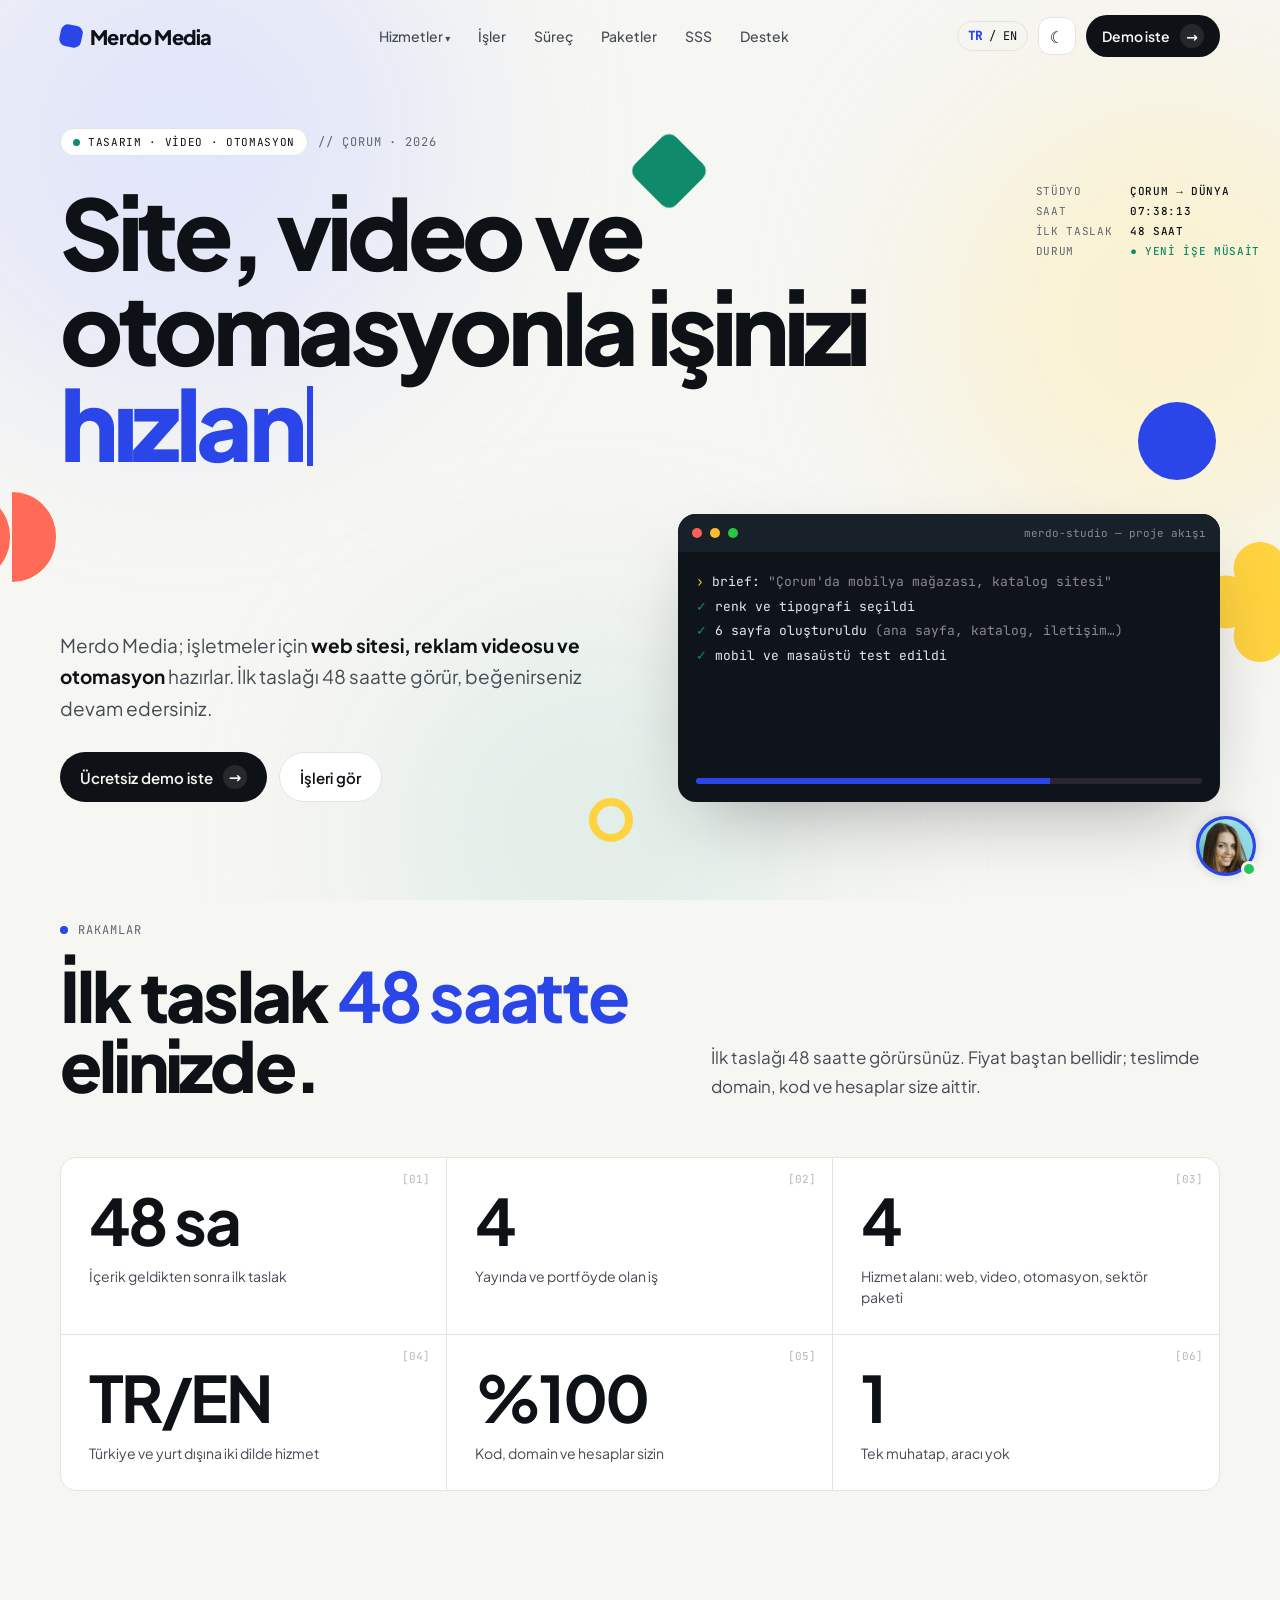
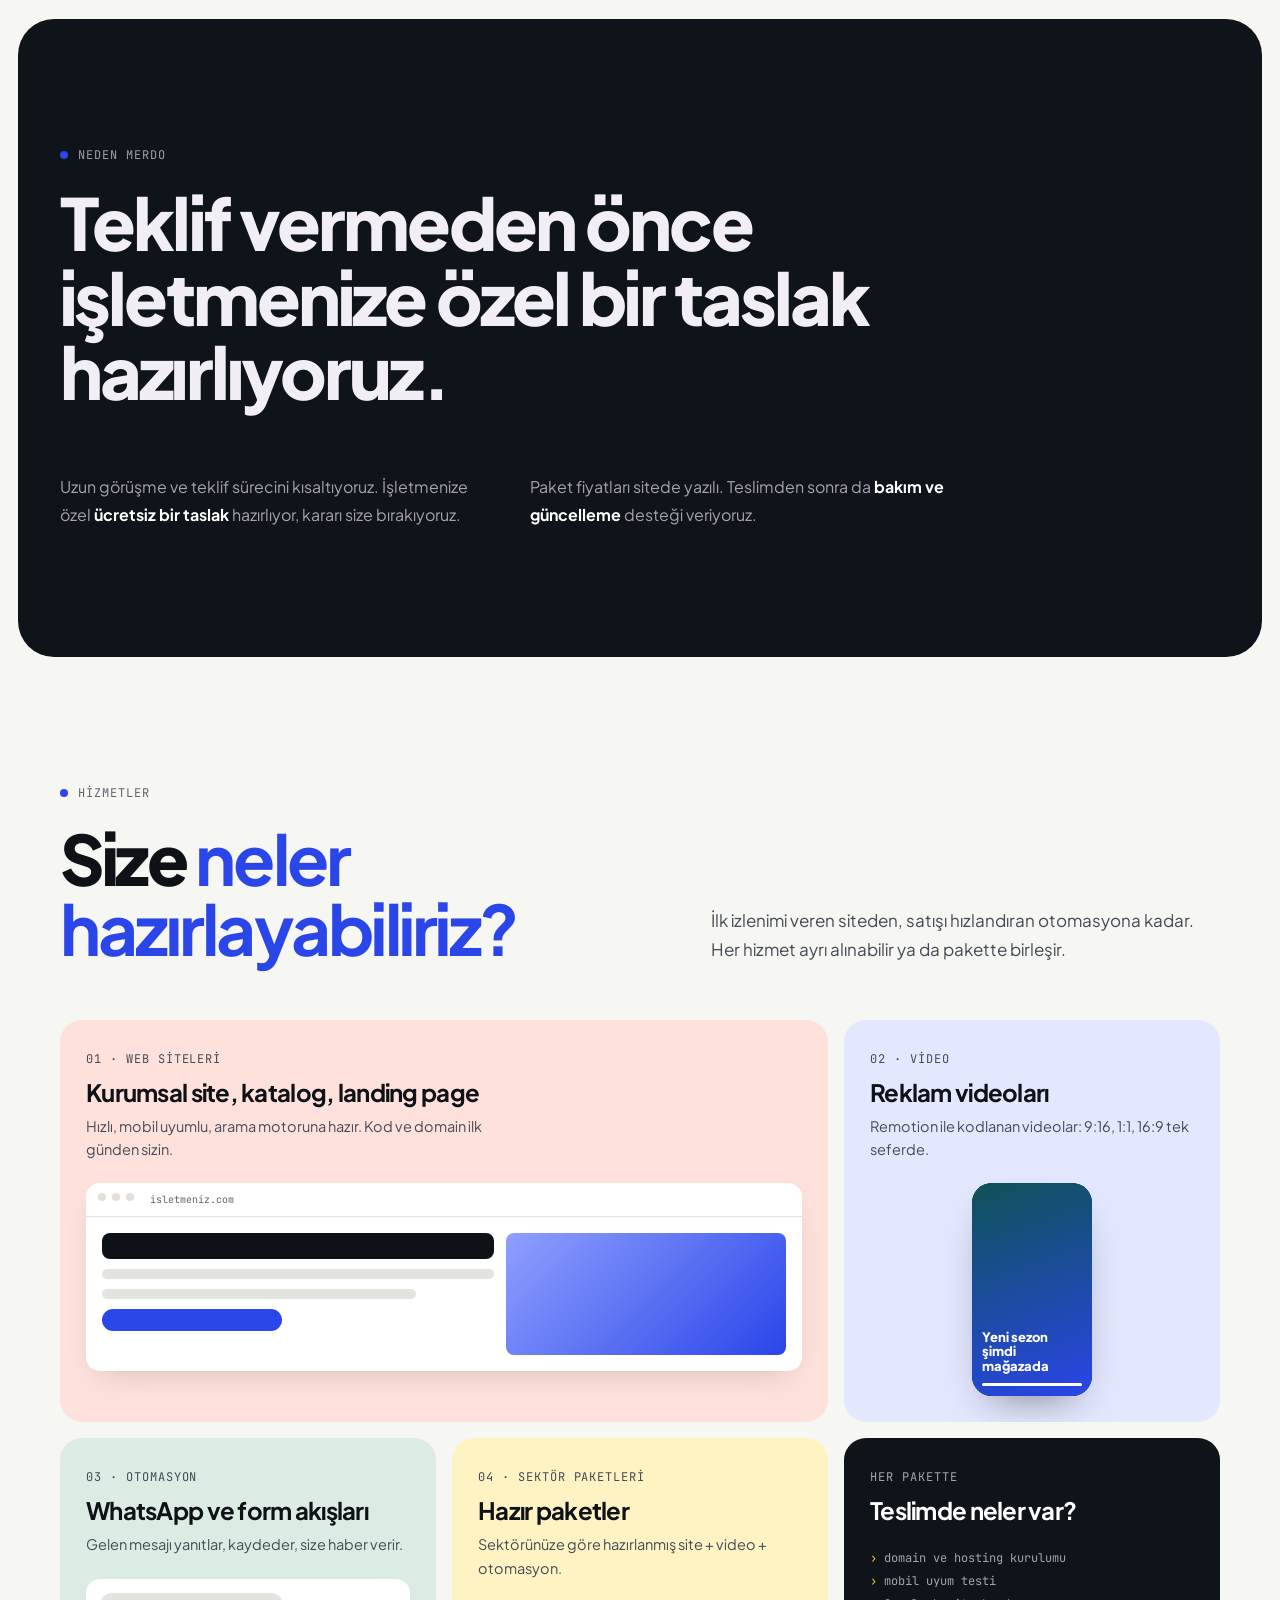
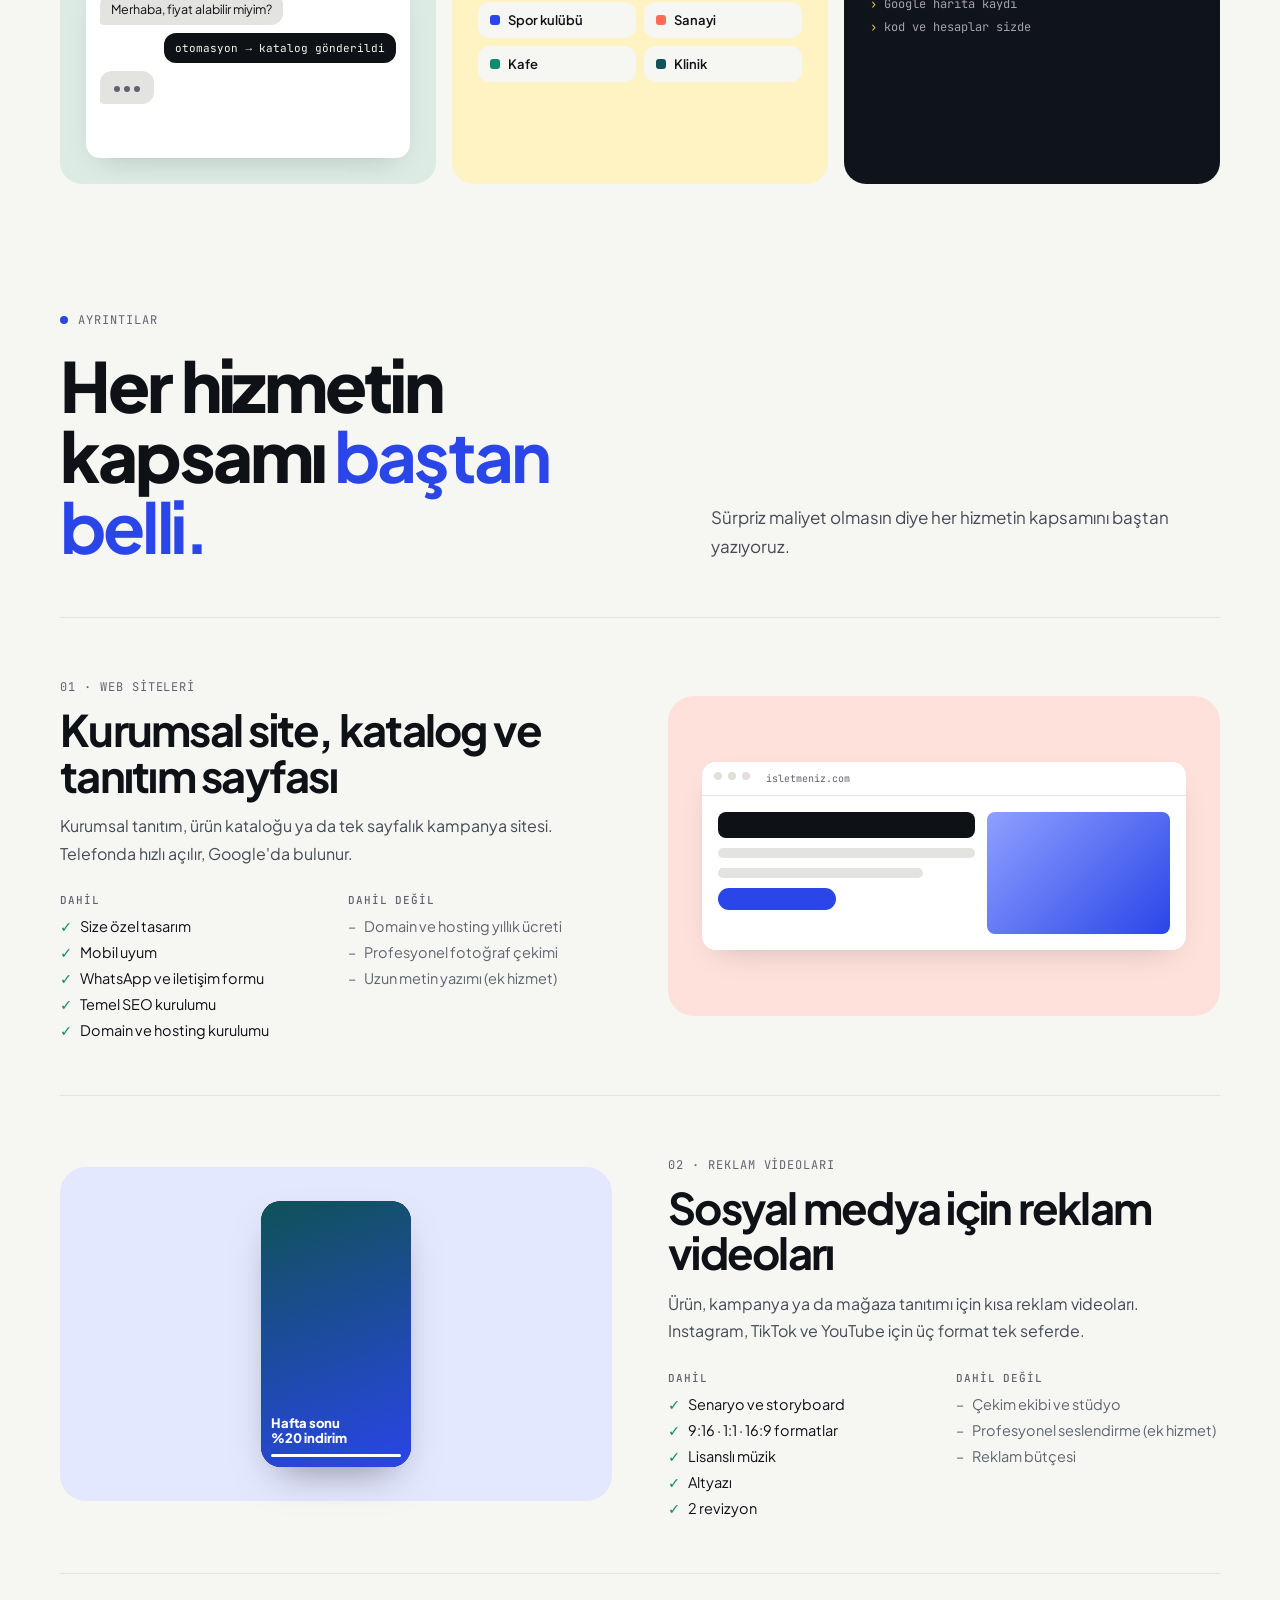
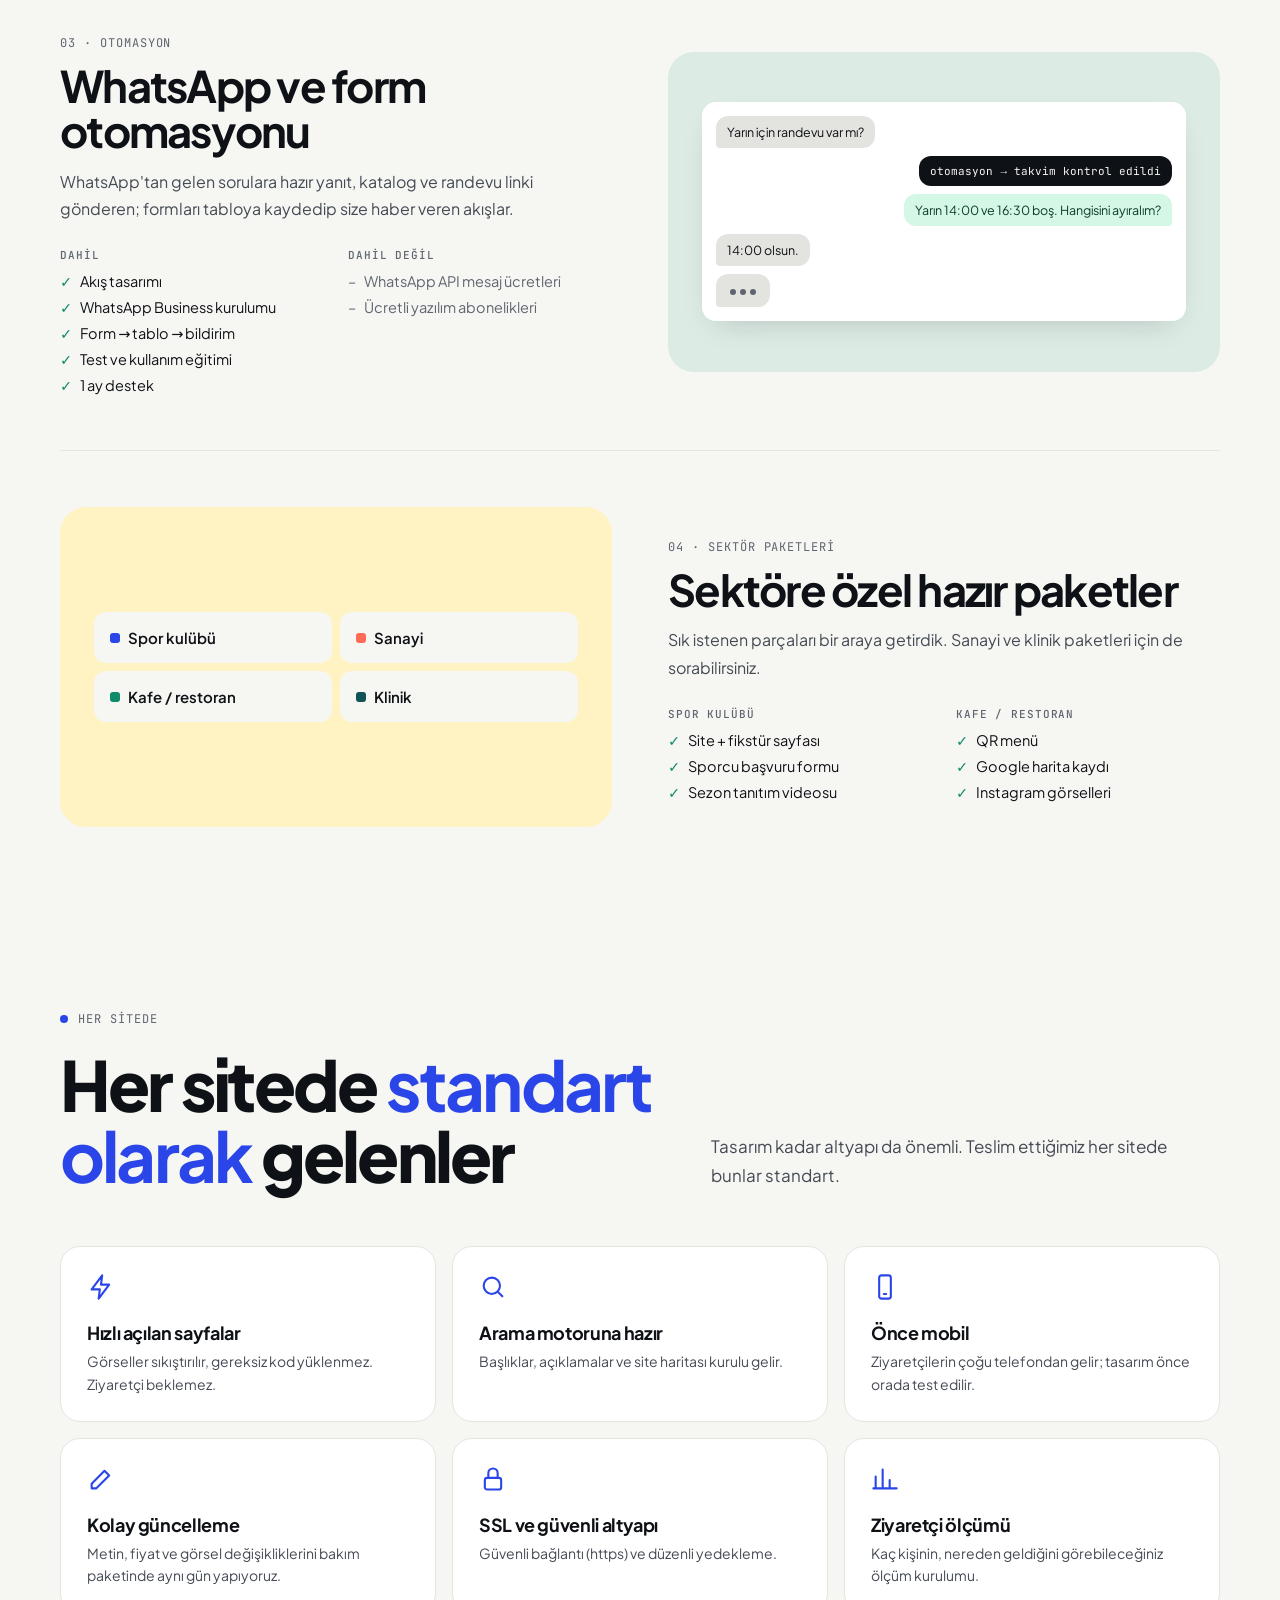
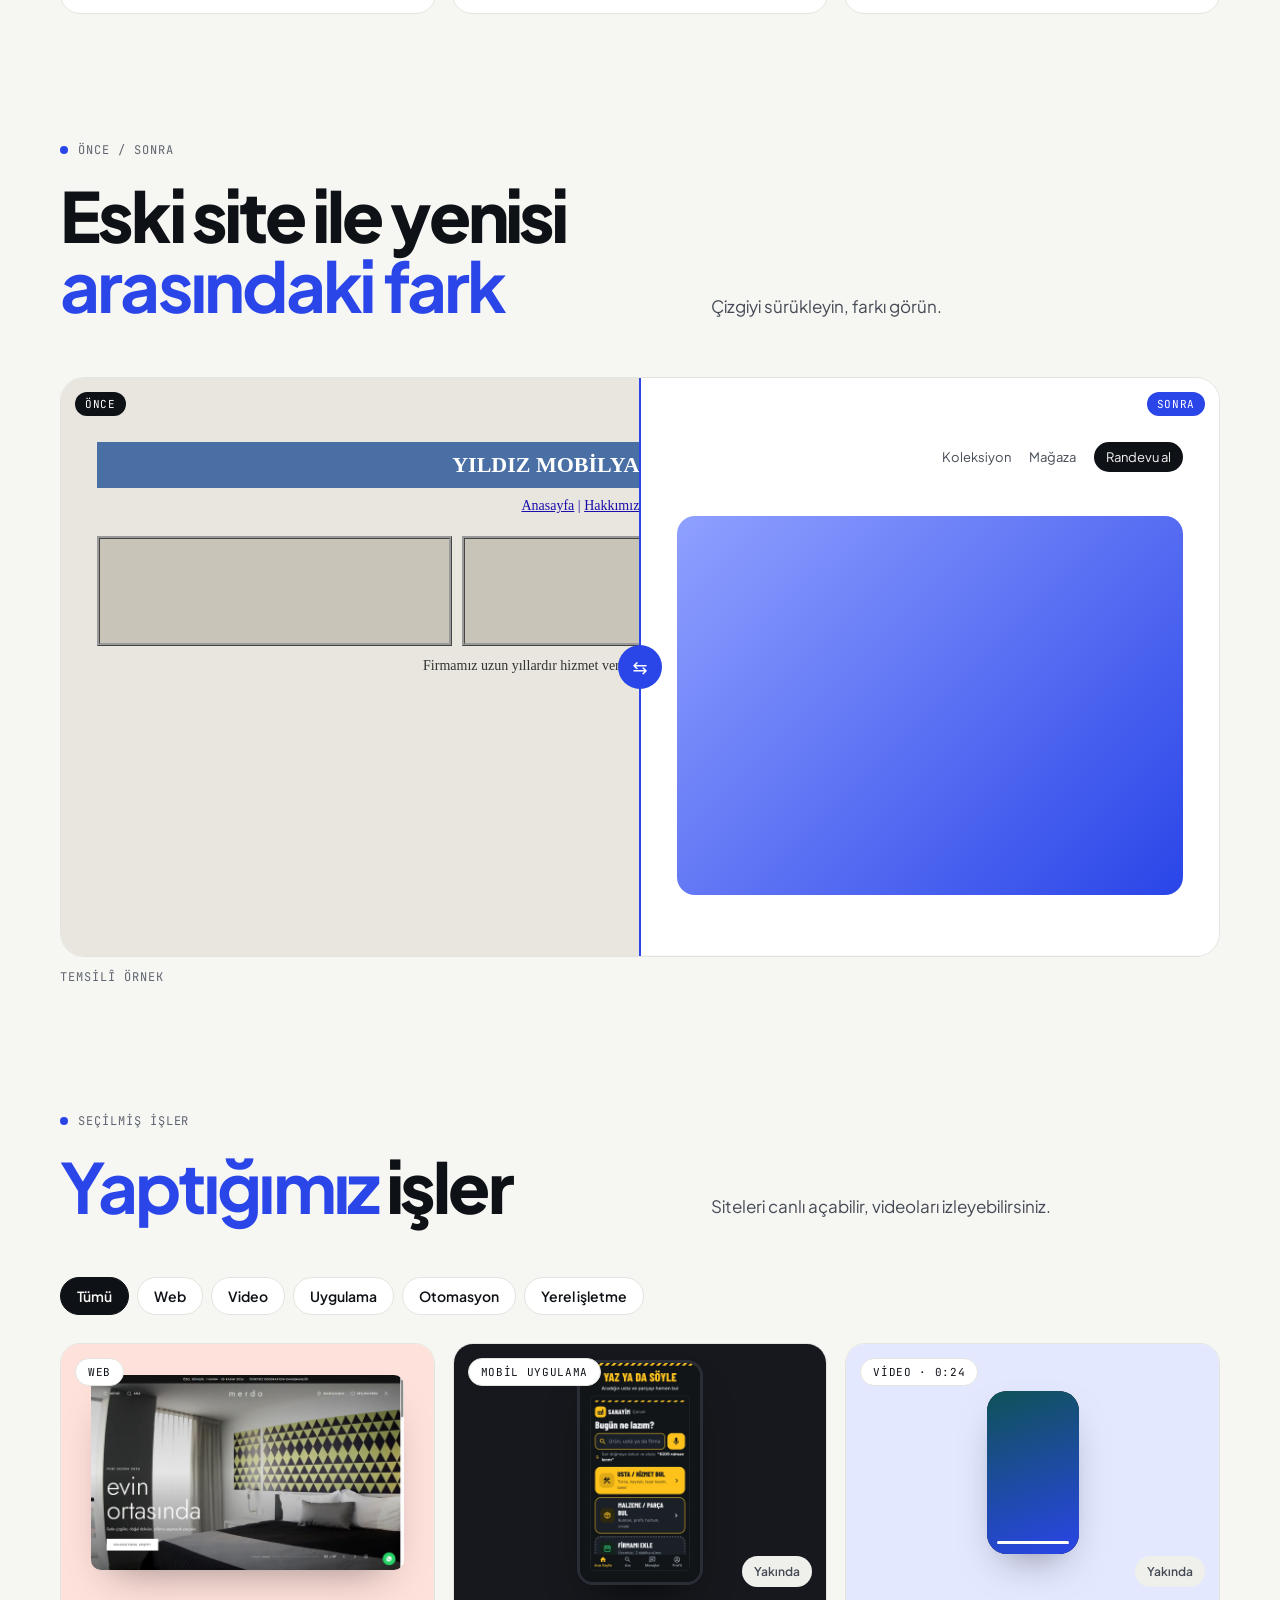
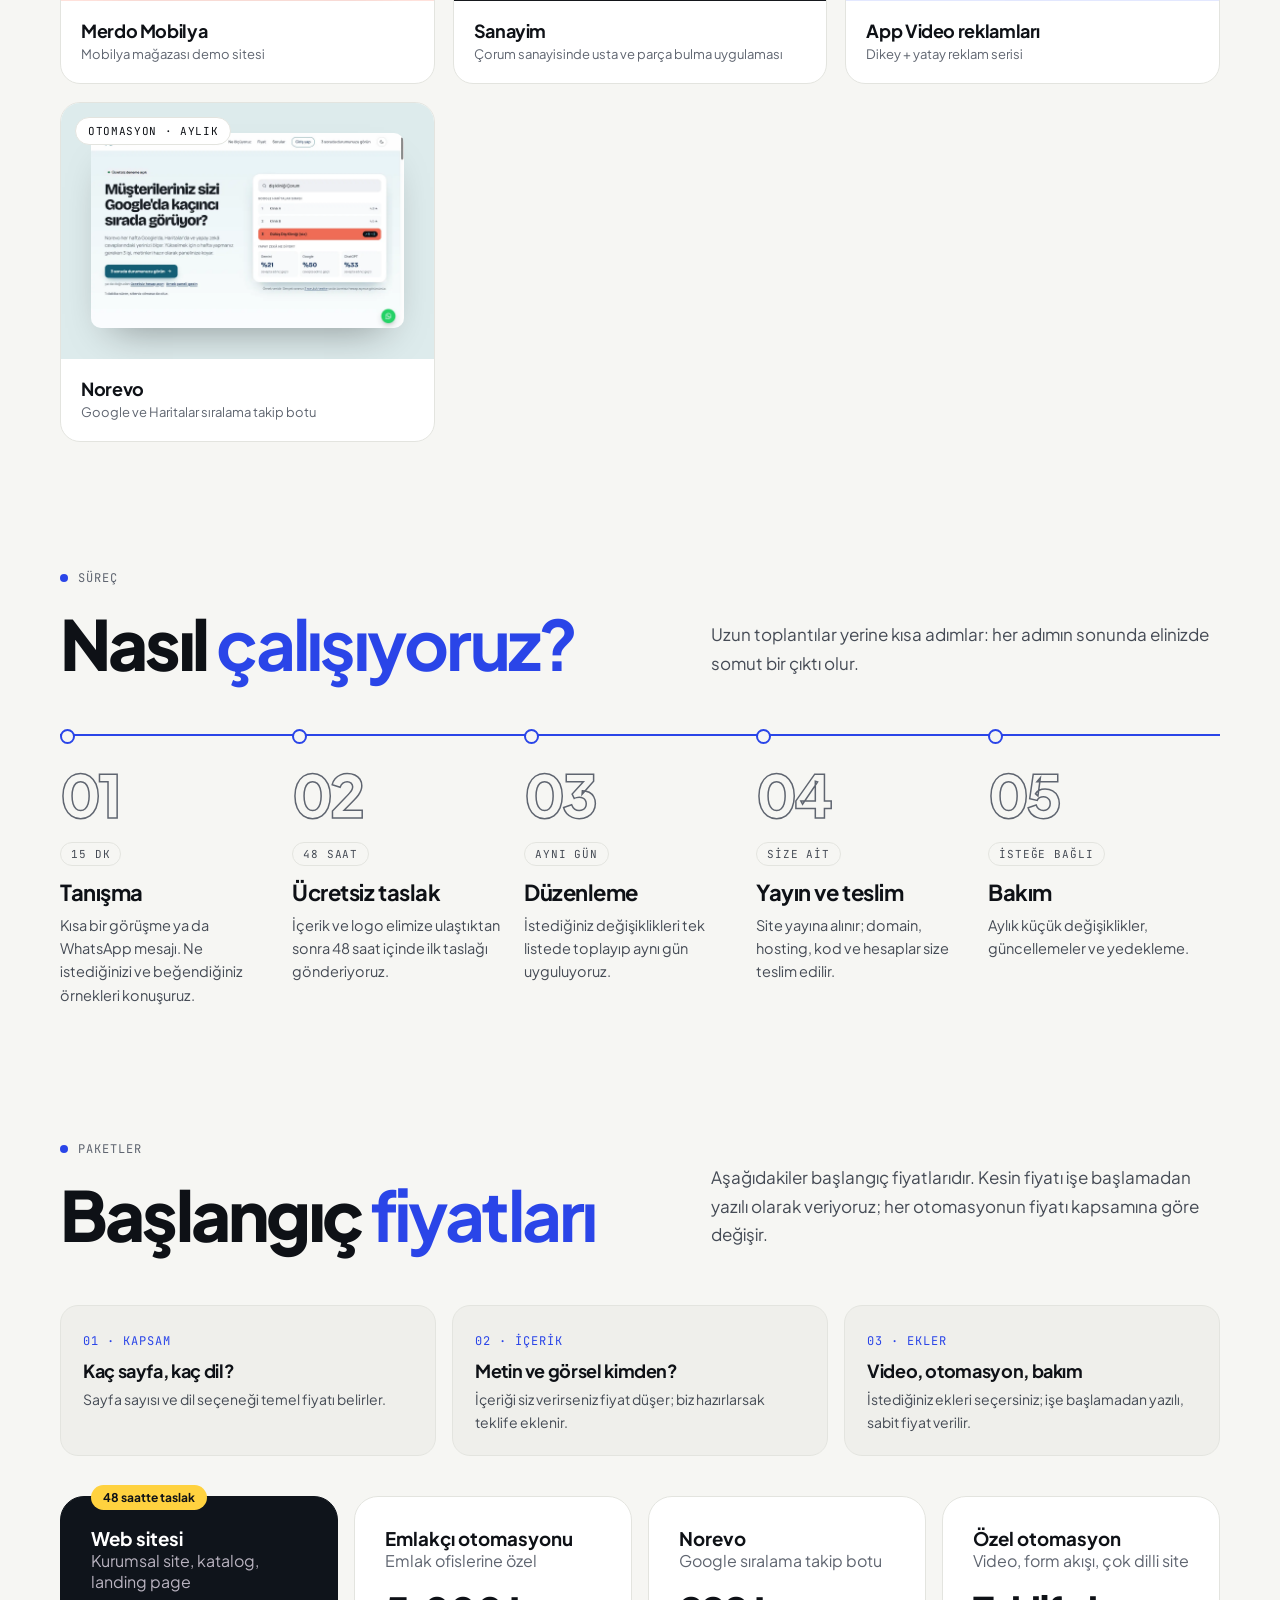
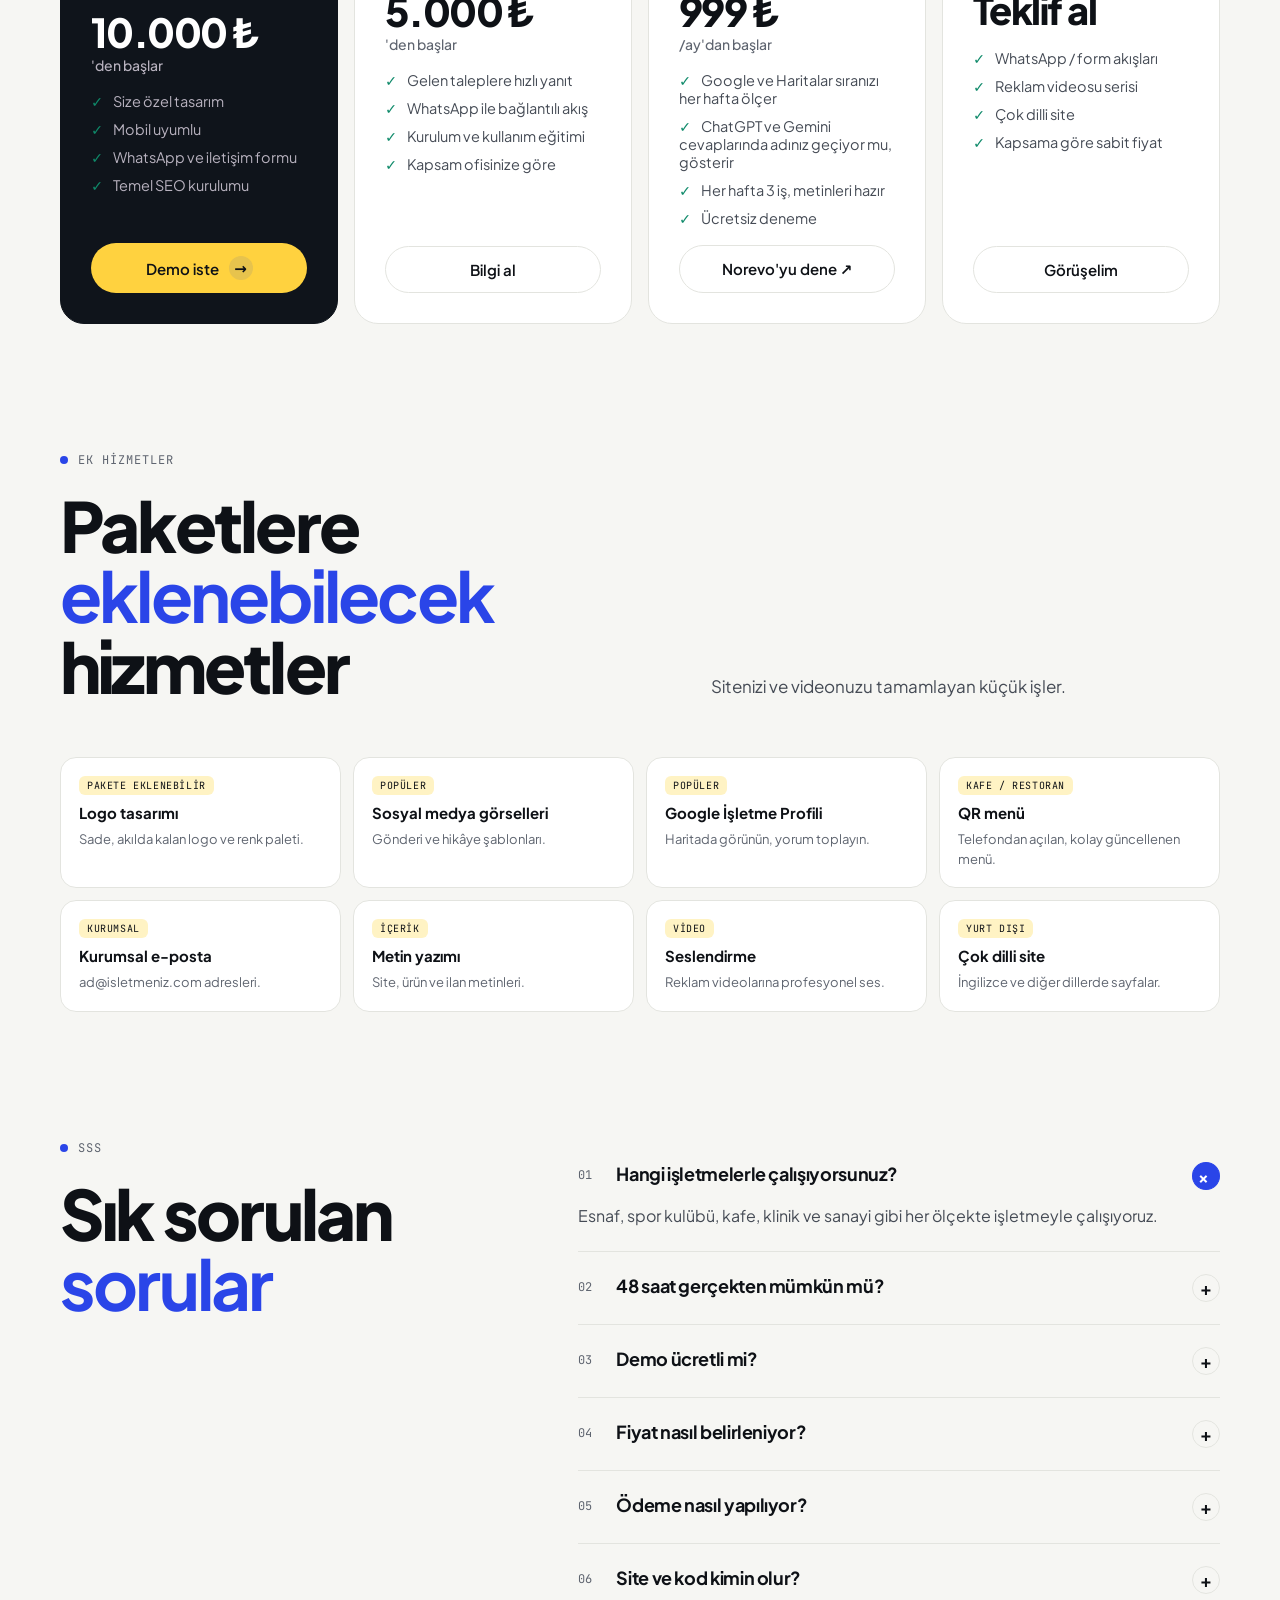
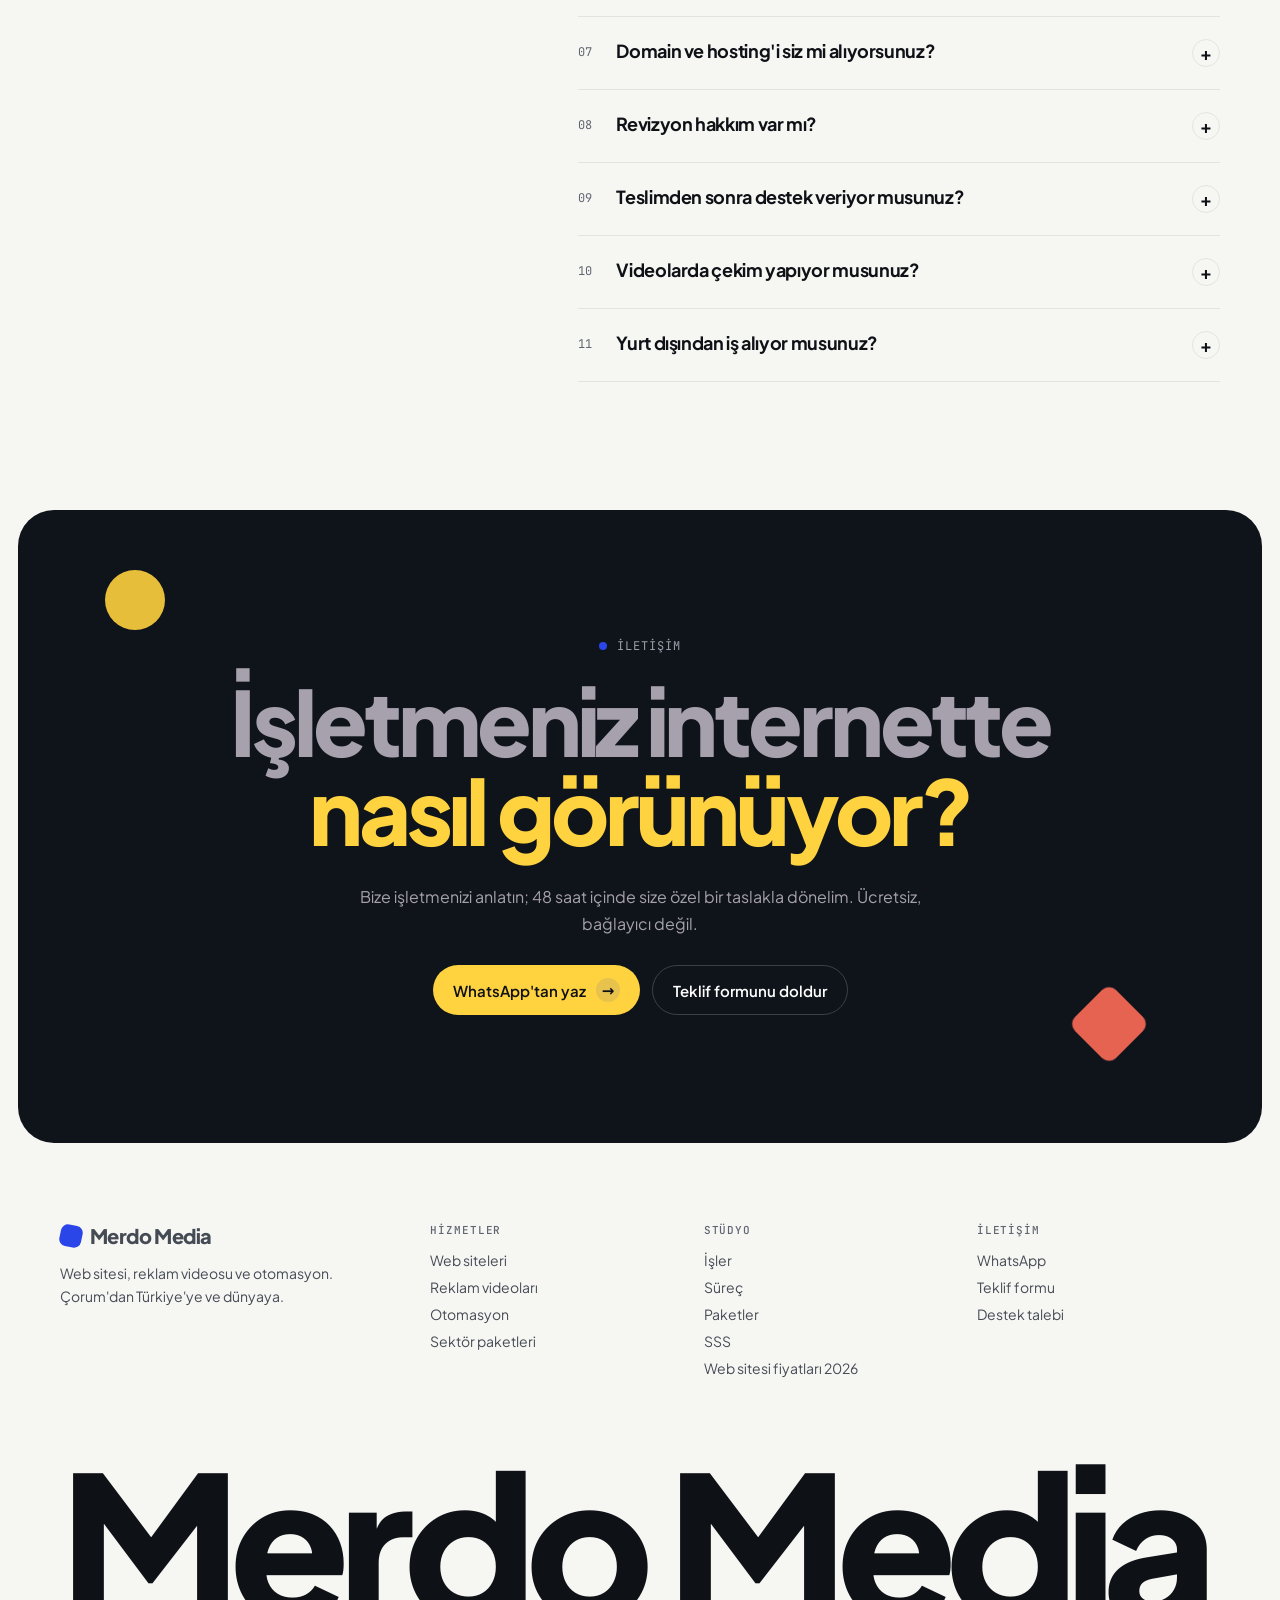
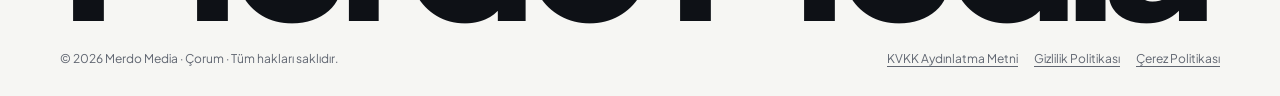
==== commit d5eeb4df: "Sohbet kapatma düğmesi: ortalanmış SVG çarpı Yazı karakteri "×" yerine SVG ikon; çerçeve yerine yarı" ====
--- a/index.html
+++ b/index.html
@@ -439,7 +439,7 @@
   <div class="cw-x" aria-hidden="true"></div>
   <div class="cw-tease" id="cwTease" role="button" tabindex="0" aria-label="Sohbeti aç"><button type="button" id="cwTeaseX" aria-label="Mesajı kapat">×</button><span class="tx" id="cwTx"></span></div>
   <div class="cw-panel" id="cwPanel" role="dialog" aria-label="Merdo Media sohbet asistanı">
-    <div class="cw-head"><span class="cw-av"><svg><use href="#av"/></svg></span><div><b>Elif</b><small>Merdo Media asistanı · Çevrimiçi</small></div><button type="button" id="cwClose" aria-label="Sohbeti kapat">×</button></div>
+    <div class="cw-head"><span class="cw-av"><svg><use href="#av"/></svg></span><div><b>Elif</b><small>Merdo Media asistanı · Çevrimiçi</small></div><button type="button" id="cwClose" aria-label="Sohbeti kapat"><svg width="14" height="14" viewBox="0 0 14 14" aria-hidden="true"><path d="M2 2l10 10M12 2L2 12" stroke="currentColor" stroke-width="2.2" stroke-linecap="round"/></svg></button></div>
     <div class="cw-body" id="cwBody" aria-live="polite"></div>
     <p class="cw-err" id="cwErr" role="alert"></p>
     <form class="cw-in" id="cwIn"><input id="cwInput" aria-label="Mesajınız" maxlength="80"><button type="submit" aria-label="Gönder">➤</button></form>
--- a/assets/site.css
+++ b/assets/site.css
@@ -316,8 +316,8 @@
 .cw-av svg{width:100%;height:100%;border-radius:50%;display:block}
 .cw-av::after{content:"";position:absolute;right:0;bottom:1px;width:12px;height:12px;border-radius:50%;background:#22c55e;border:2px solid #2a45e8}
 .cw-head b{display:block;font-size:16px;font-weight:700}.cw-head small{font-size:12px;opacity:.85}
-.cw-head button{margin-left:auto;width:30px;height:30px;border-radius:50%;border:2px solid #ffffffb3;color:#fff;font-size:16px;line-height:1;display:grid;place-items:center;transition:background .2s}
-.cw-head button:hover{background:#ffffff26}
+.cw-head button{margin-left:auto;width:34px;height:34px;border-radius:50%;background:#ffffff1f;color:#fff;display:grid;place-items:center;transition:background .2s,transform .2s}
+.cw-head button:hover{background:#ffffff38;transform:rotate(90deg)}
 .cw-body{flex:1;padding:18px 16px;display:flex;flex-direction:column;gap:10px;overflow:auto;font-size:14.4px;scrollbar-width:thin;scrollbar-color:#2a45e8 transparent}
 .row{display:flex;gap:8px;align-items:flex-end;max-width:88%;animation:pop .3s var(--ease)}
 .row .mav{width:28px;height:28px;flex:none}
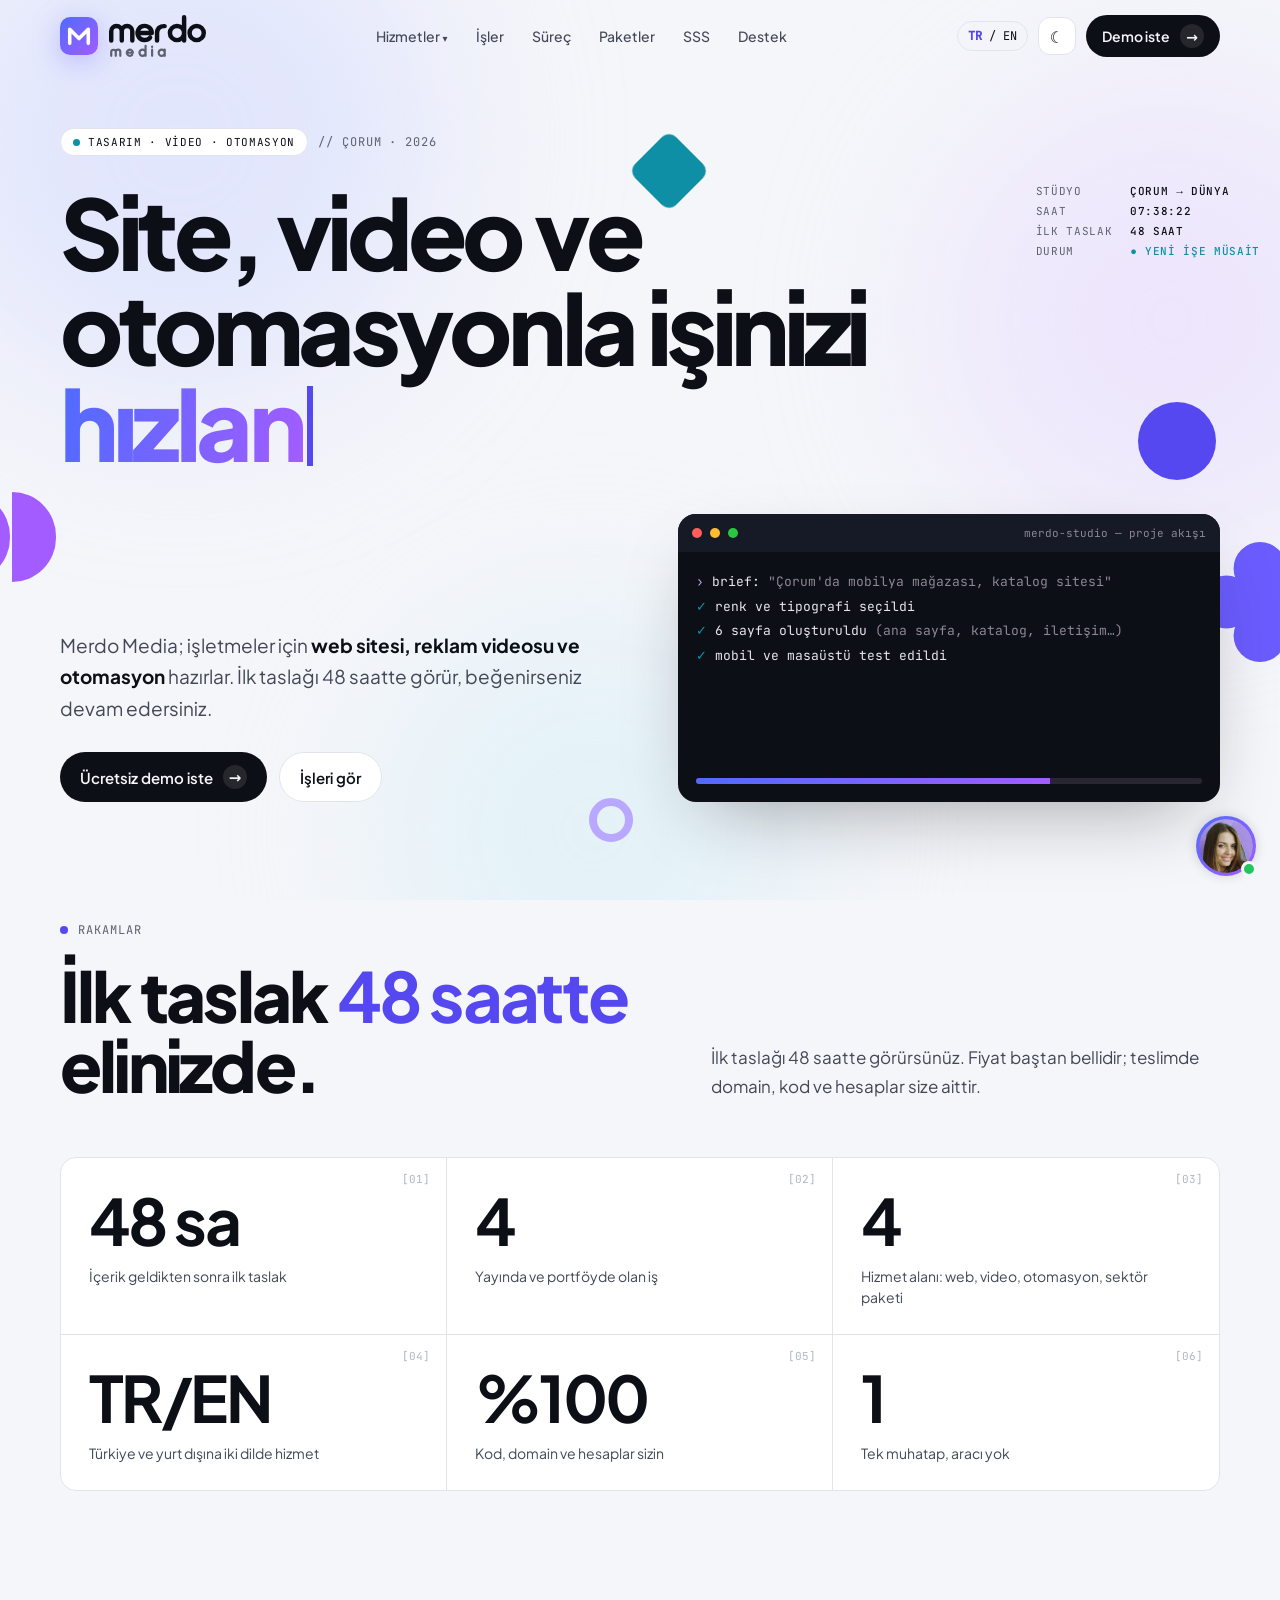
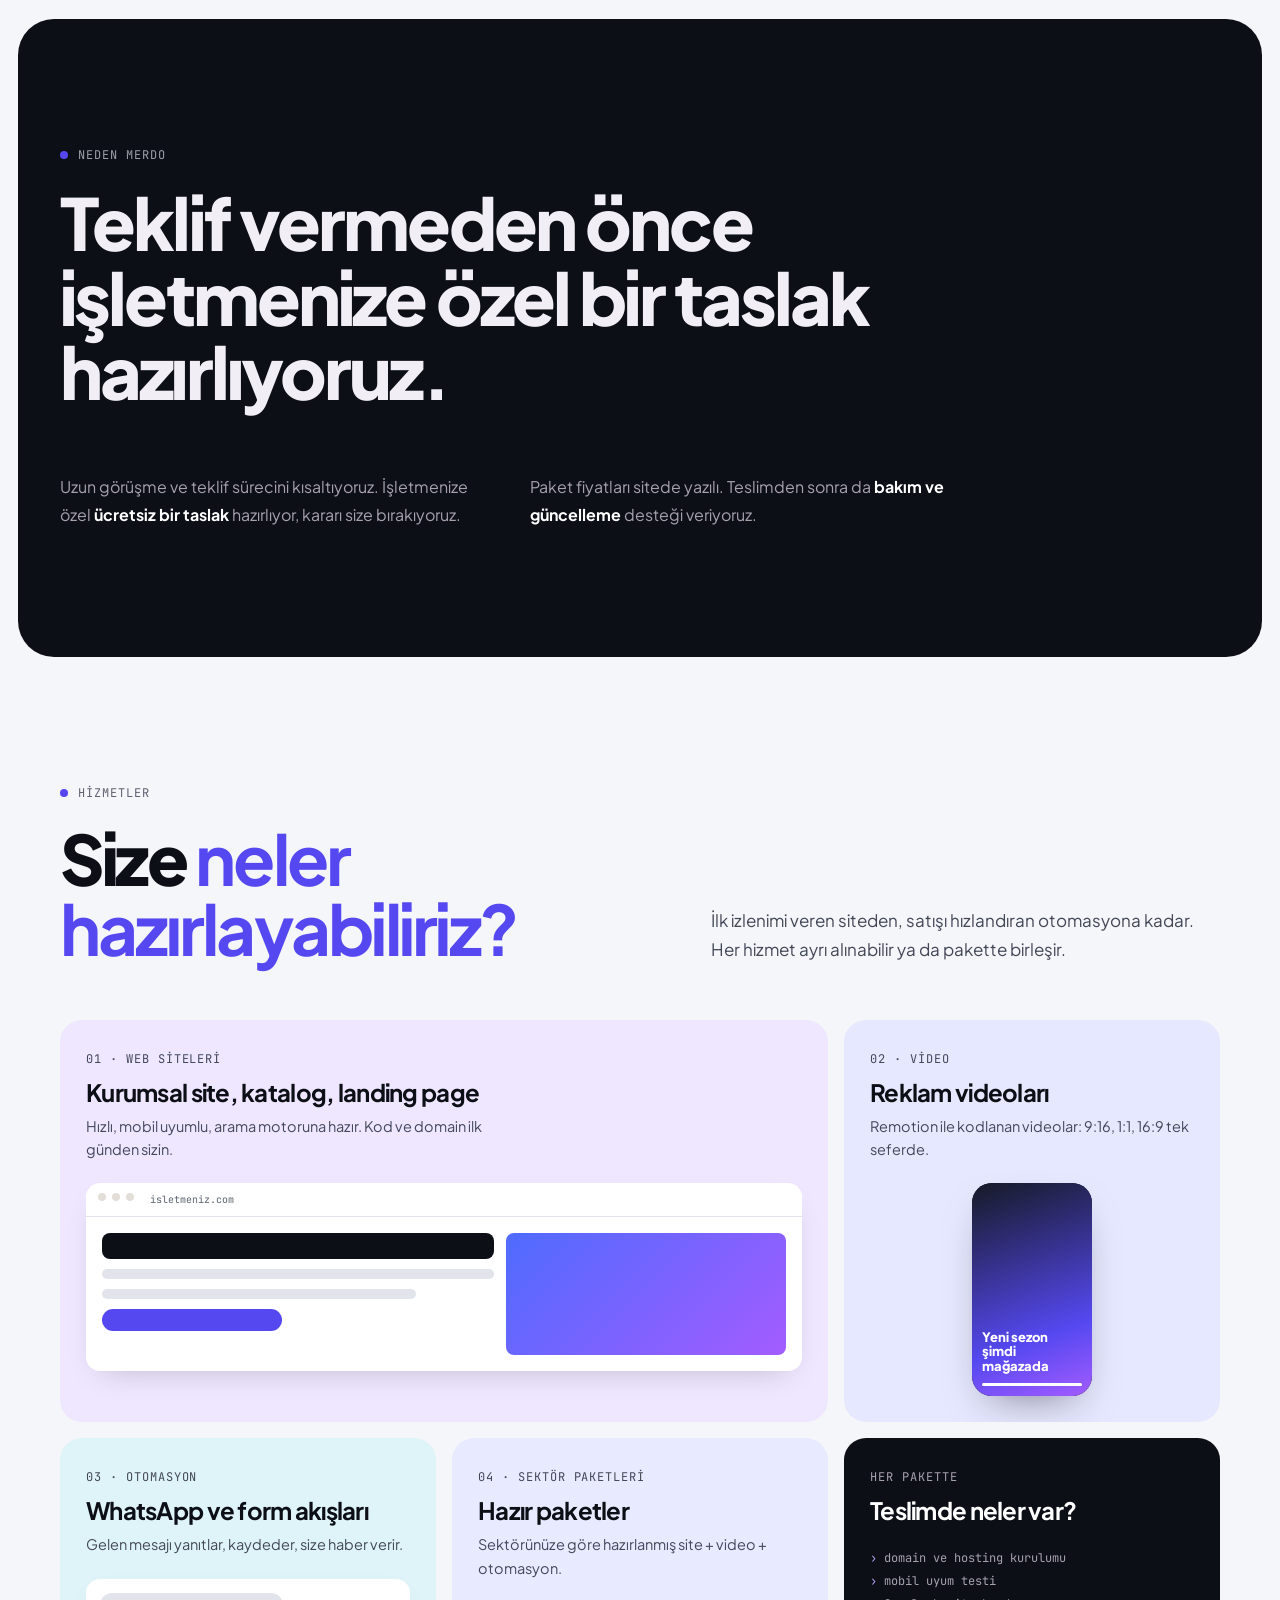
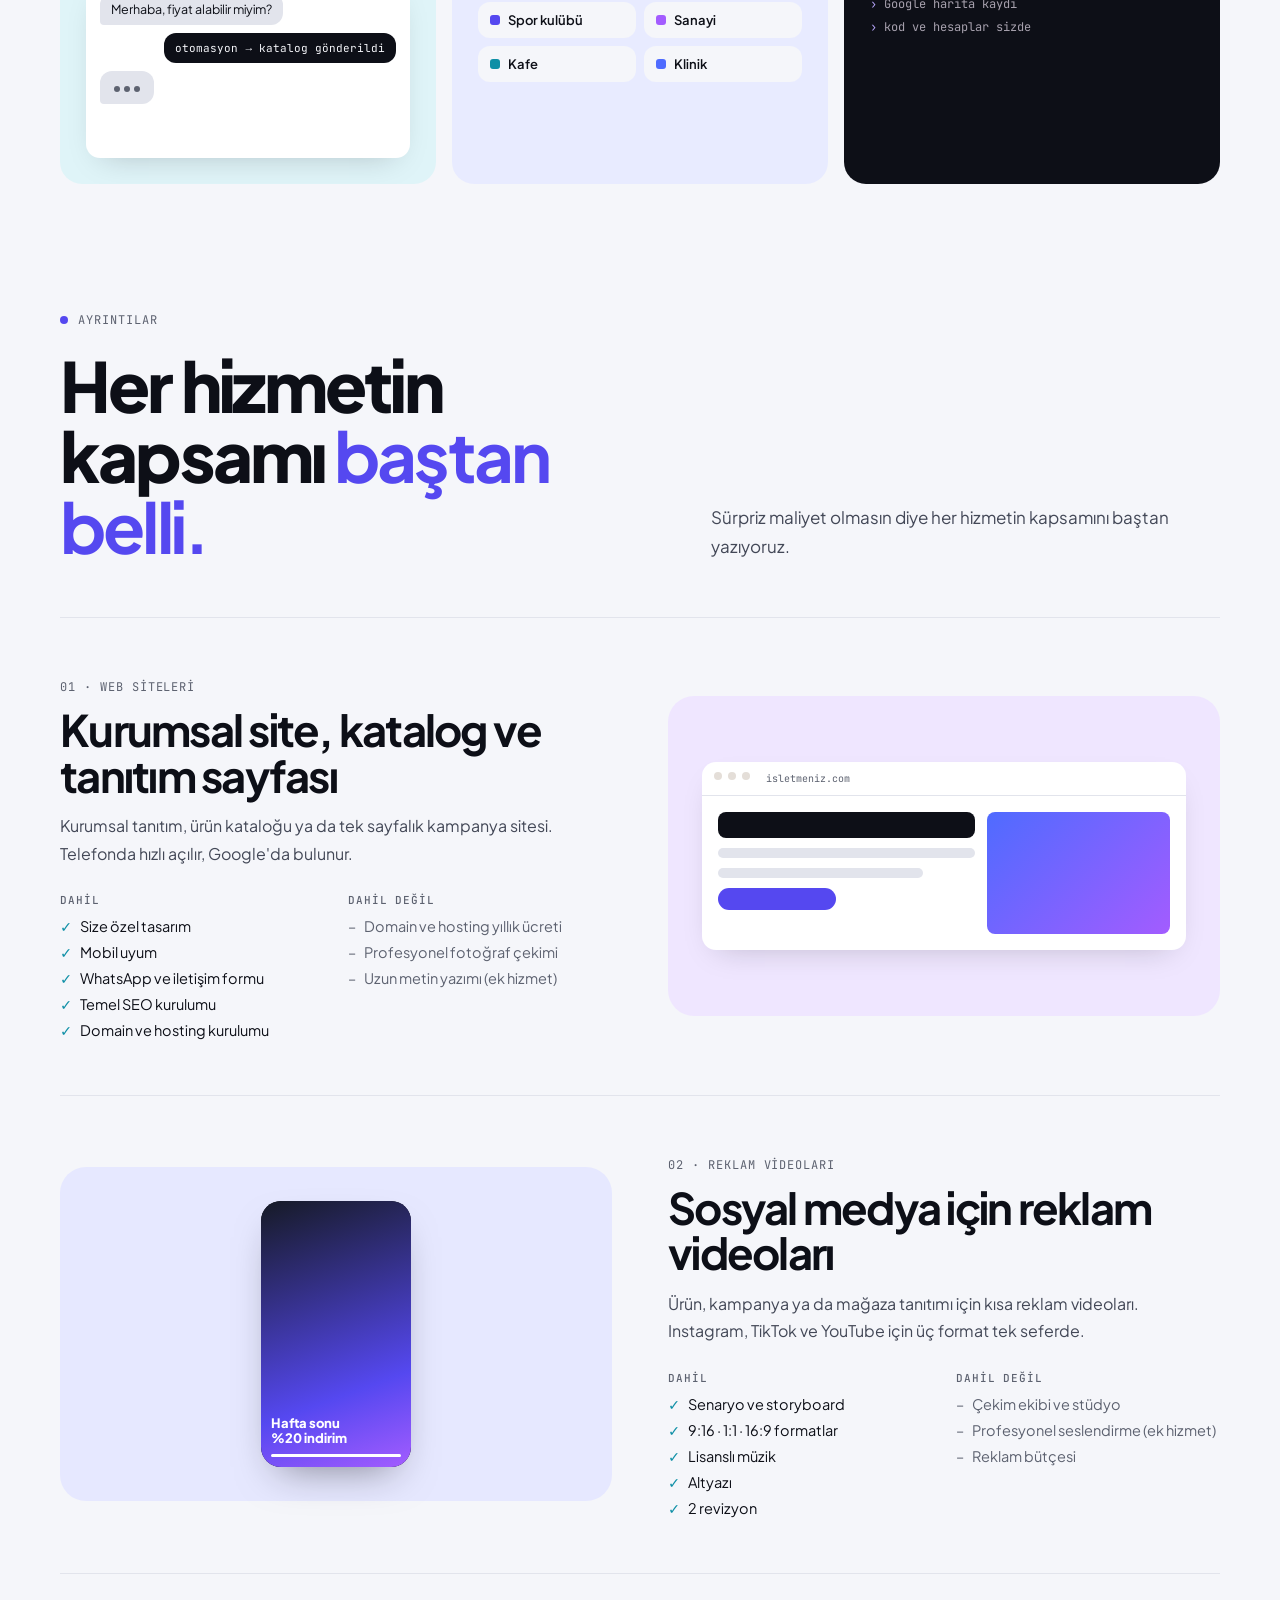
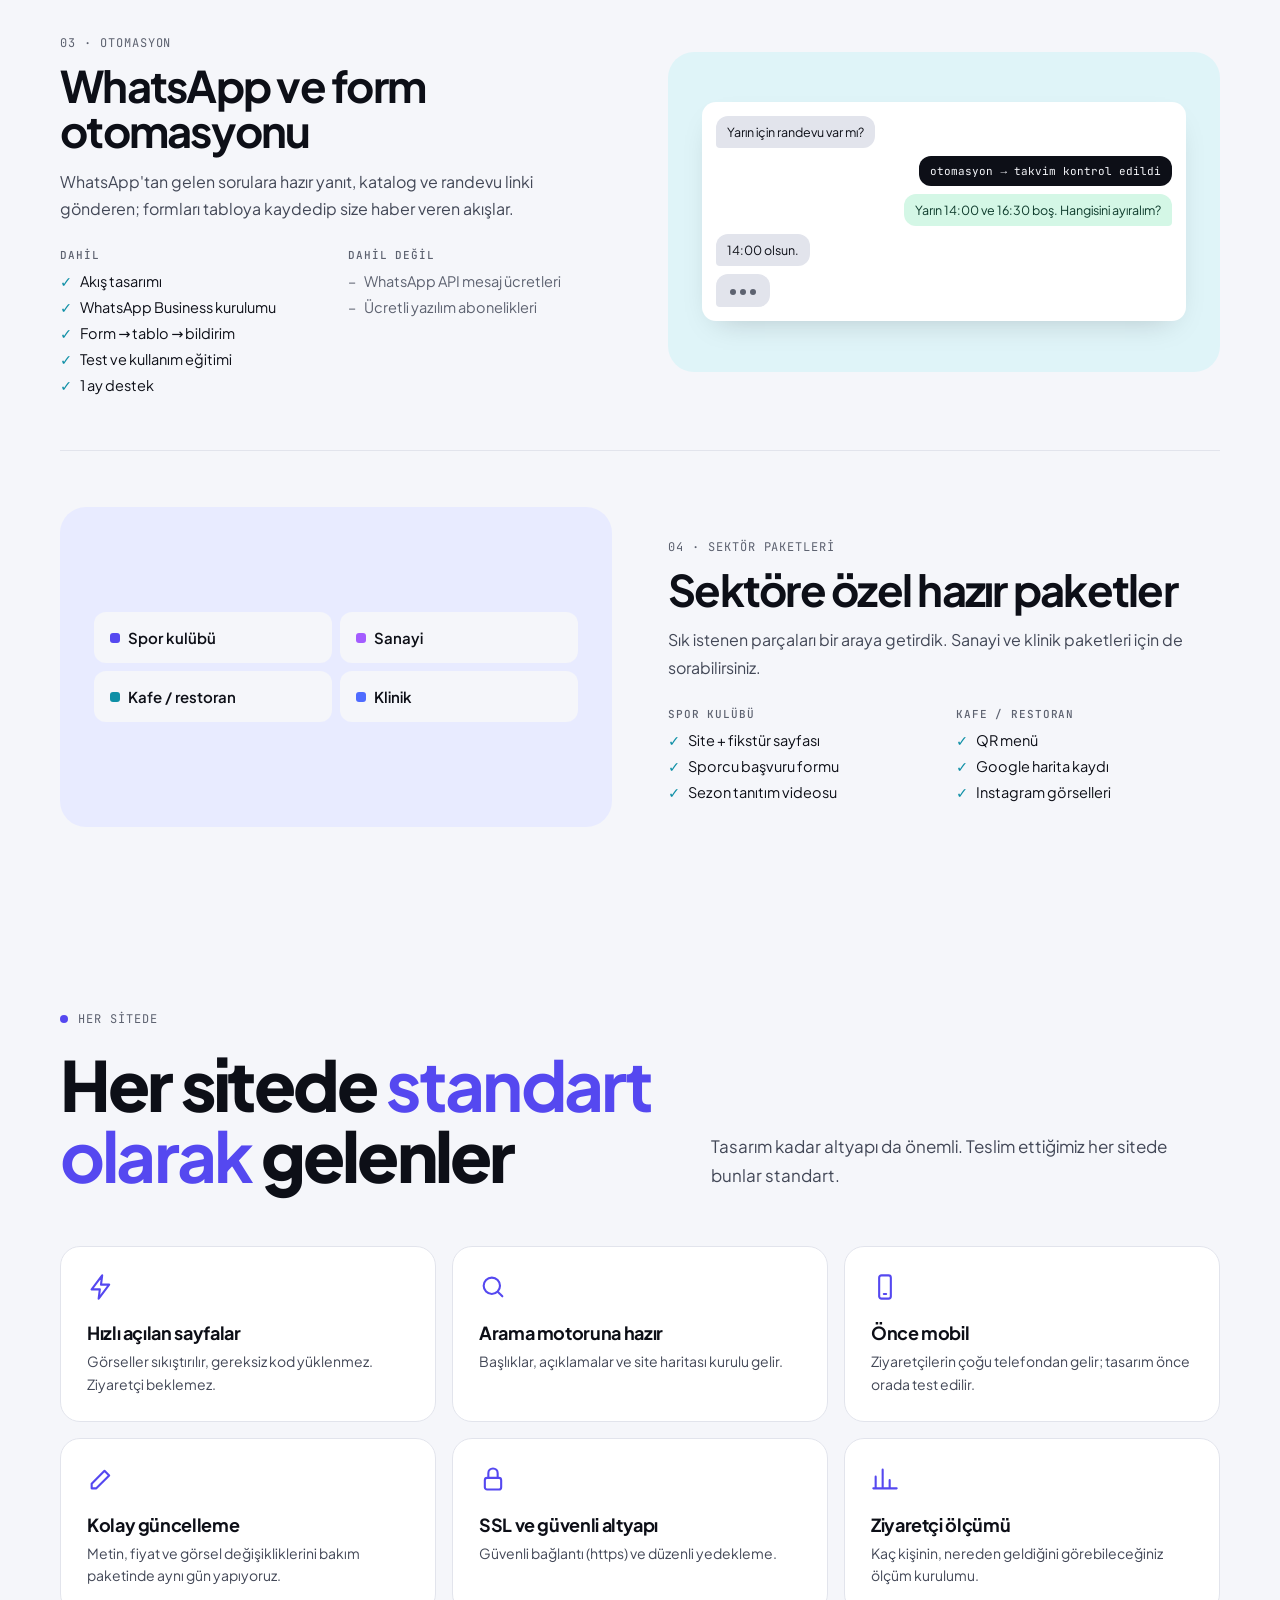
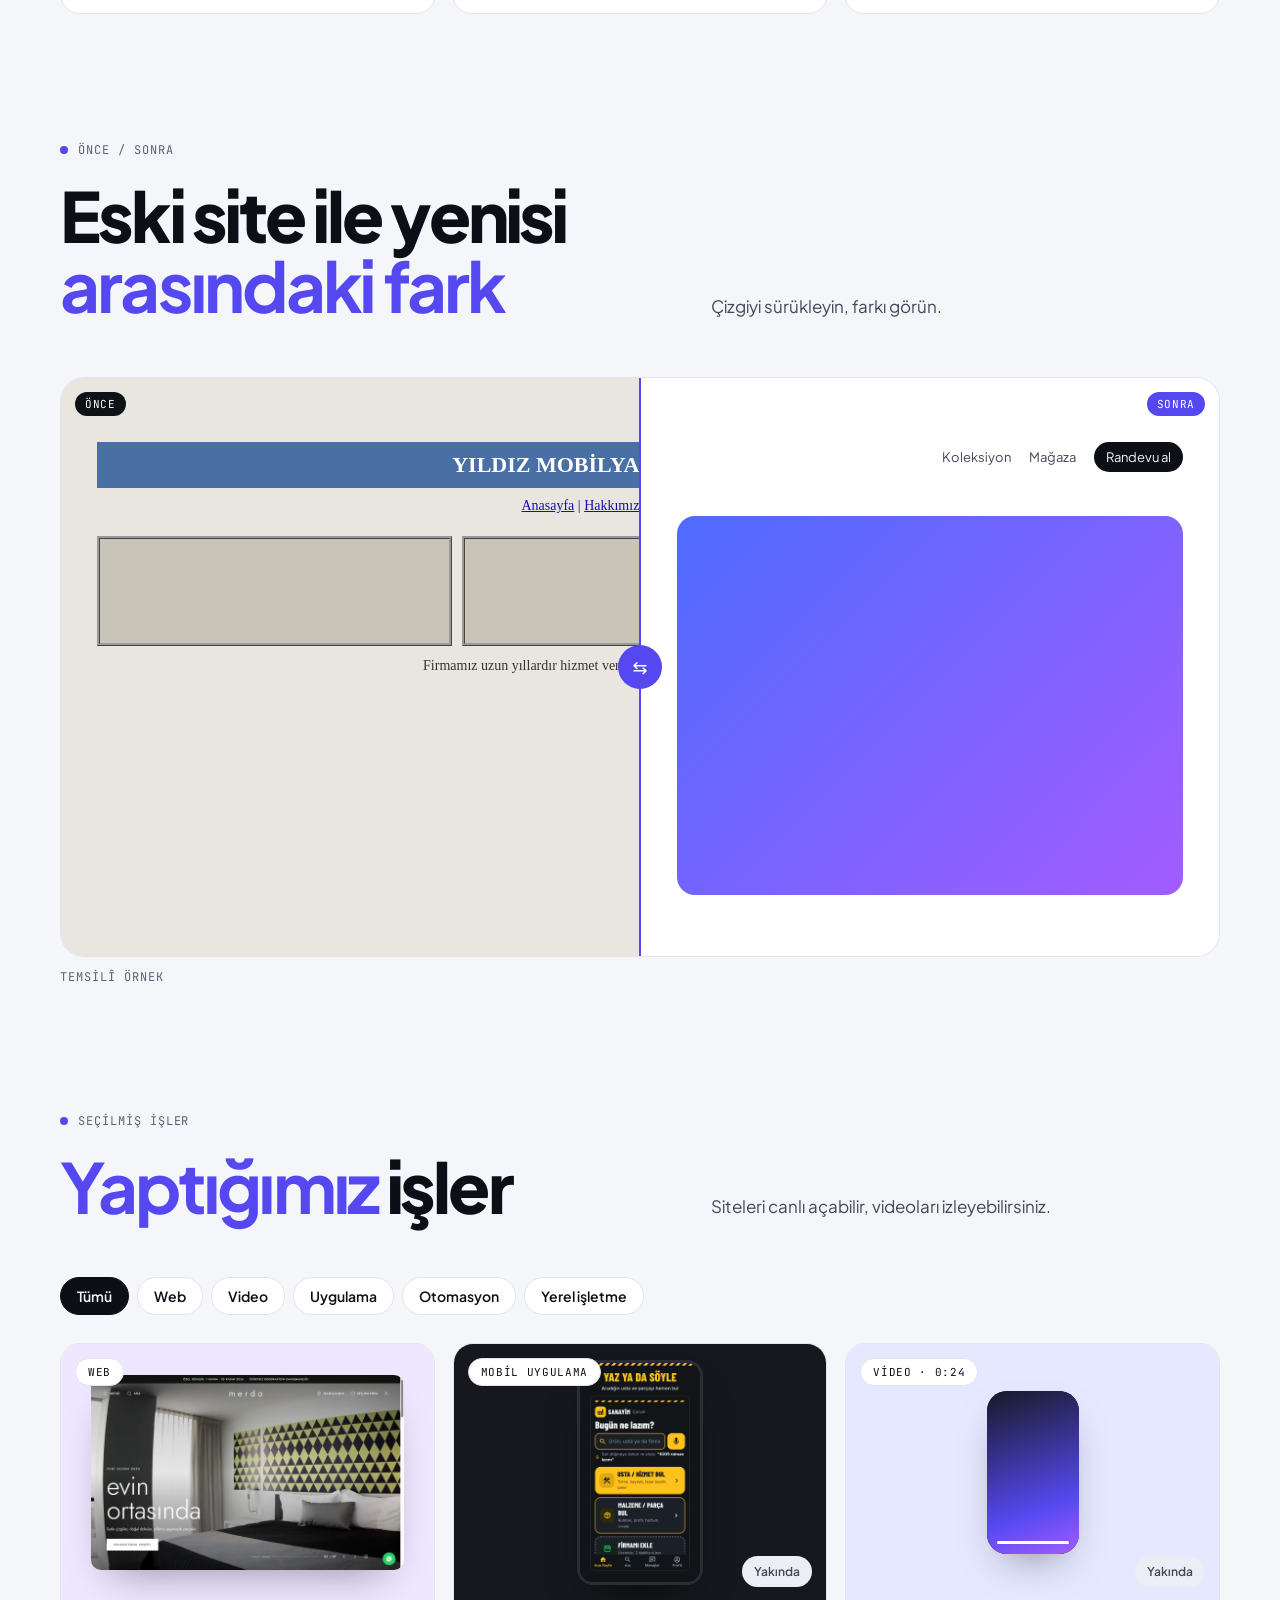
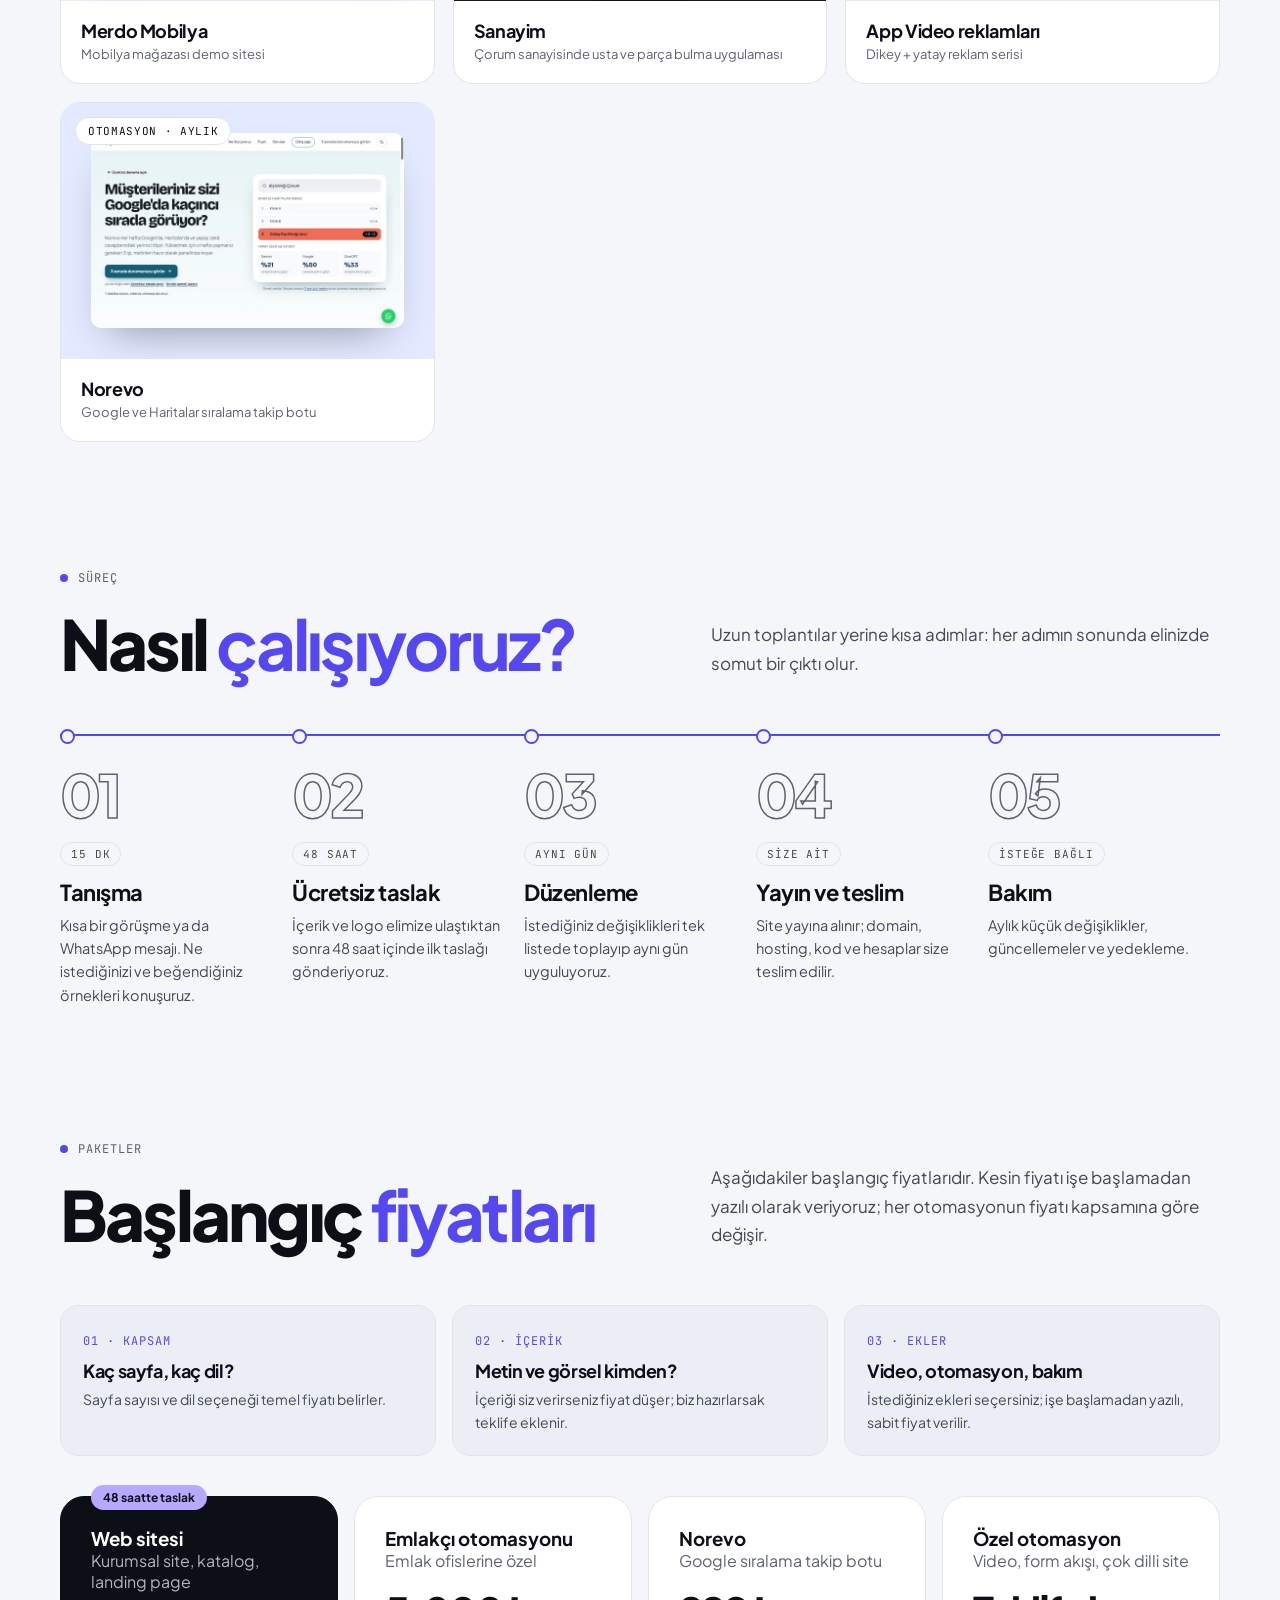
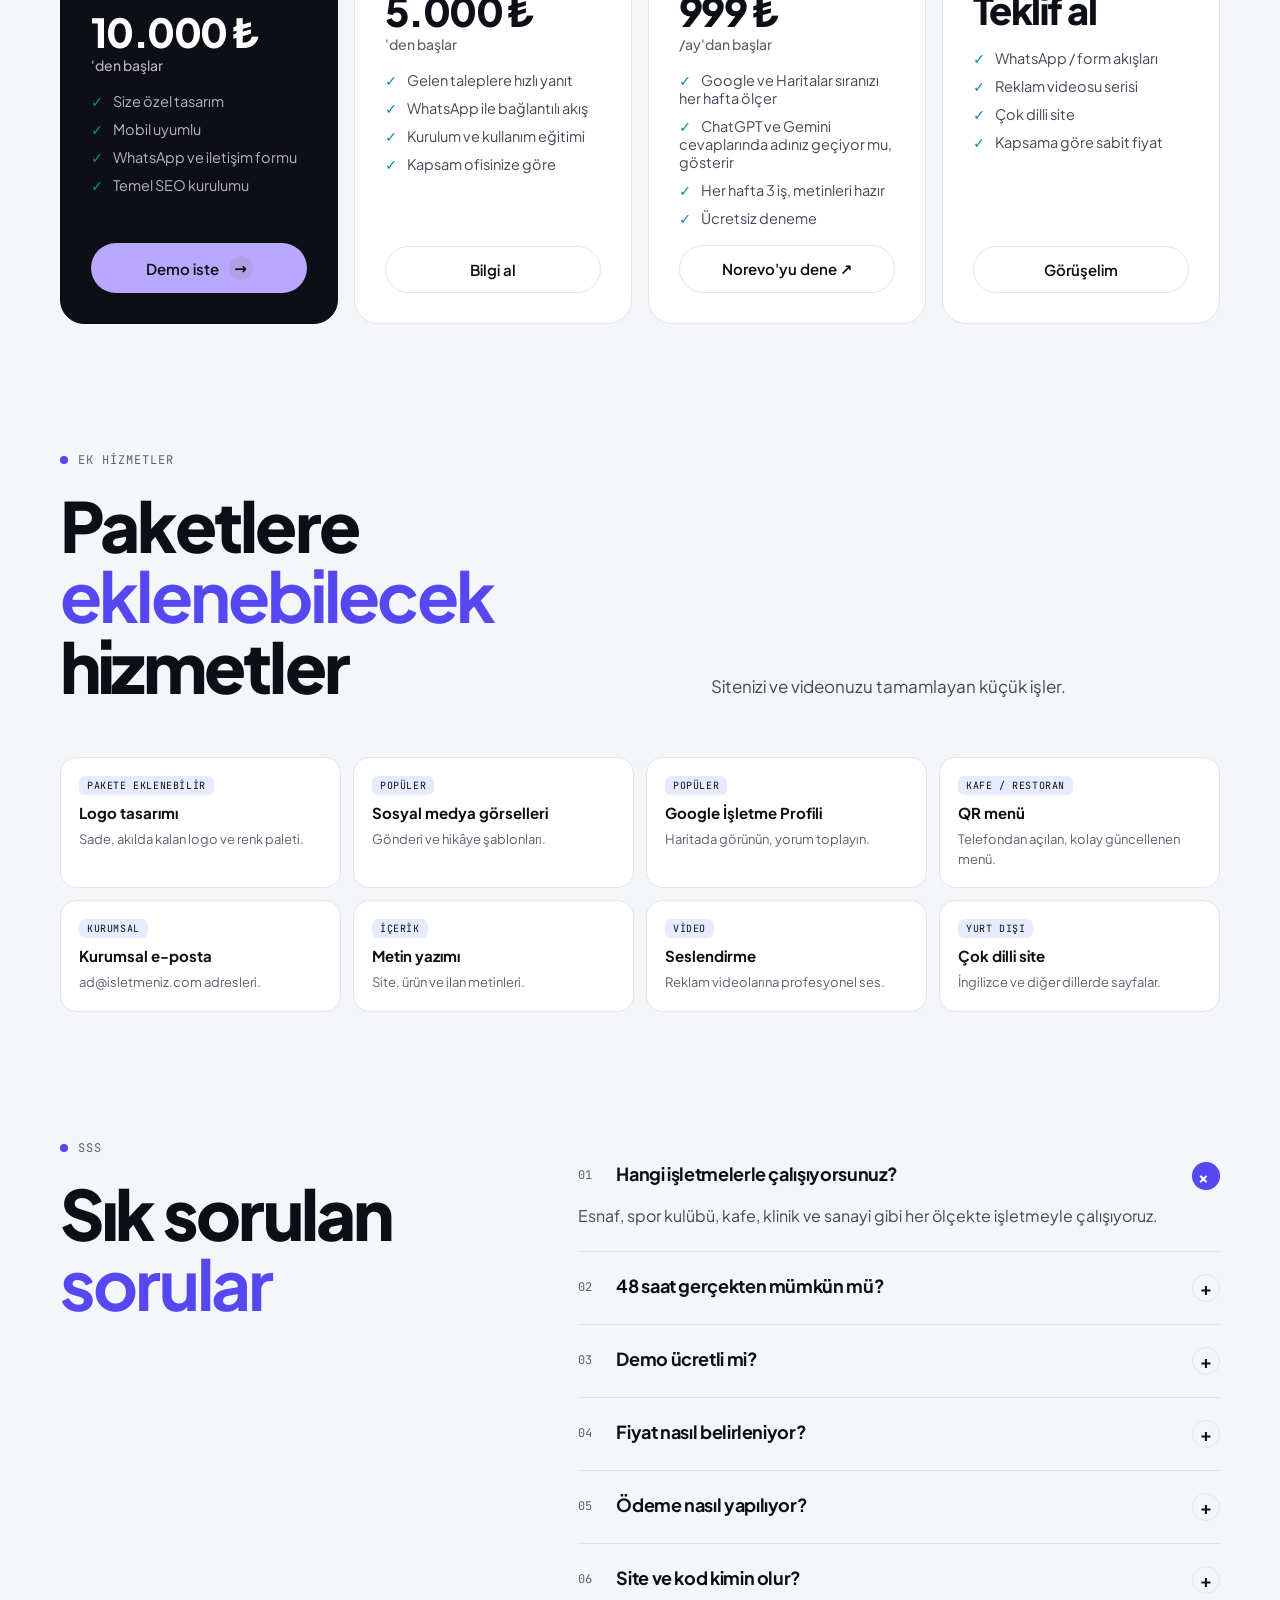
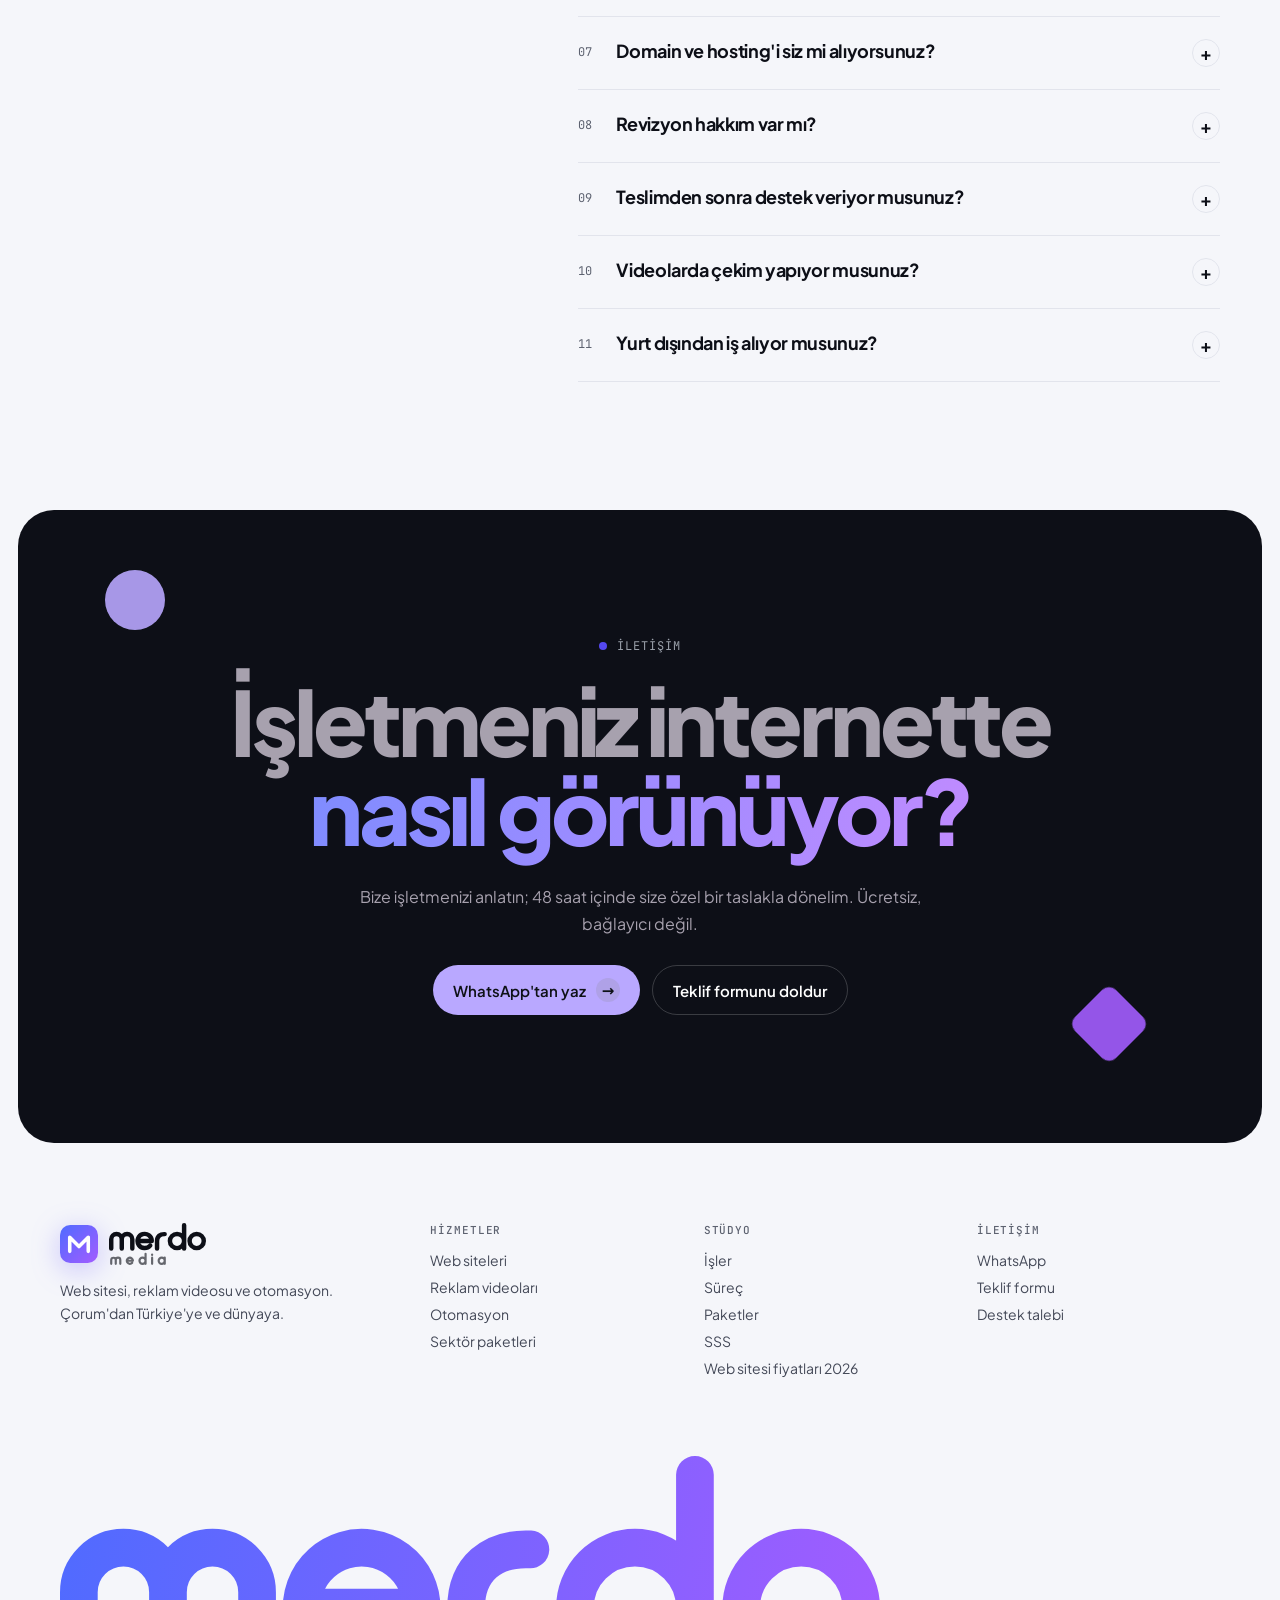
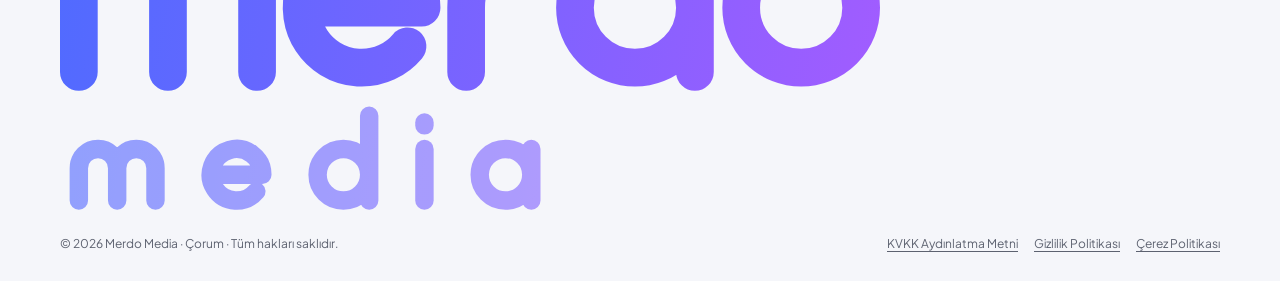
==== commit b2275d6f: "Yeni Merdo logosu, logo paleti ve uyumlu sohbet renkleri - Onaylı Merdo ikonu ve yazı logosu (logo-i" ====
--- a/index.html
+++ b/index.html
@@ -2,6 +2,7 @@
 <html lang="tr">
 <head>
 <meta charset="utf-8">
+<link rel="icon" href="assets/logo-ikon.svg" type="image/svg+xml">
 <meta name="viewport" content="width=device-width, initial-scale=1">
 <title>Merdo Media — Web, video ve otomasyon stüdyosu</title>
 <meta name="description" content="Web sitesi, reklam videosu ve otomasyon. İlk taslak 48 saatte.">
@@ -9,7 +10,7 @@
 <link rel="canonical" href="https://merdomedia.com.tr/">
 <link rel="alternate" hreflang="tr" href="https://merdomedia.com.tr/">
 <link rel="alternate" hreflang="en" href="https://merdomedia.com.tr/en/">
-<meta name="theme-color" content="#2a45e8">
+<meta name="theme-color" content="#5548f0">
 <meta property="og:type" content="website">
 <meta property="og:site_name" content="Merdo Media">
 <meta property="og:locale" content="tr_TR">
@@ -21,7 +22,7 @@
 <script type="application/ld+json">{"@context":"https://schema.org","@type":"ProfessionalService","name":"Merdo Media","description":"Web sitesi, reklam videosu ve otomasyon stüdyosu.","url":"https://merdomedia.com.tr/","telephone":"+905556984086","areaServed":["TR","Worldwide"],"knowsLanguage":["tr","en"],"address":{"@type":"PostalAddress","addressLocality":"Çorum","addressCountry":"TR"}}</script>
 <script>try{var t=localStorage.getItem("merdo-theme")}catch(e){}document.documentElement.dataset.theme=t||(matchMedia("(prefers-color-scheme: dark)").matches?"dark":"light")</script>
 <link rel="preload" href="assets/fonts/plus-jakarta-sans-latin.woff2" as="font" type="font/woff2" crossorigin>
-<link rel="stylesheet" href="assets/site.css">
+<link rel="stylesheet" href="assets/site.css?v=4">
 </head>
 <body>
 
@@ -31,7 +32,7 @@
 
 <header id="hdr">
   <div class="wrap nav">
-    <a href="./" class="logo"><i></i>Merdo Media</a>
+    <a href="./" class="logo" aria-label="Merdo Media ana sayfa"><i></i><b></b><span>Merdo Media</span></a>
     <ul>
       <li class="has-mega"><a href="#hizmetler">Hizmetler</a>
         <div class="mega">
@@ -63,7 +64,7 @@
   <div class="shape s-circ float" data-depth="30" aria-hidden="true"></div>
   <div class="shape s-dia" data-depth="-22" aria-hidden="true"></div>
   <div class="shape s-half float" data-depth="18" aria-hidden="true"></div>
-  <div class="shape s-flower" data-depth="-28" aria-hidden="true"><svg viewBox="0 0 100 100"><g fill="#ffd23f"><circle cx="50" cy="22" r="22"/><circle cx="78" cy="50" r="22"/><circle cx="50" cy="78" r="22"/><circle cx="22" cy="50" r="22"/><circle cx="50" cy="50" r="24"/></g></svg></div>
+  <div class="shape s-flower" data-depth="-28" aria-hidden="true"><svg viewBox="0 0 100 100"><g fill="#6b5cff"><circle cx="50" cy="22" r="22"/><circle cx="78" cy="50" r="22"/><circle cx="50" cy="78" r="22"/><circle cx="22" cy="50" r="22"/><circle cx="50" cy="50" r="24"/></g></svg></div>
   <div class="shape s-ring float" data-depth="14" aria-hidden="true"></div>
 
   <div class="wrap" style="position:relative">
@@ -420,7 +421,7 @@
 <footer>
   <div class="wrap">
     <div class="ft">
-      <div><a href="./" class="logo"><i></i>Merdo Media</a><p style="margin-top:14px;max-width:32ch;line-height:1.6">Web sitesi, reklam videosu ve otomasyon. Çorum'dan Türkiye'ye ve dünyaya.</p>
+      <div><a href="./" class="logo" aria-label="Merdo Media ana sayfa"><i></i><b></b><span>Merdo Media</span></a><p style="margin-top:14px;max-width:32ch;line-height:1.6">Web sitesi, reklam videosu ve otomasyon. Çorum'dan Türkiye'ye ve dünyaya.</p>
       </div>
       <div><h2>Hizmetler</h2><ul><li><a href="#hizmetler">Web siteleri</a></li><li><a href="#hizmetler">Reklam videoları</a></li><li><a href="#hizmetler">Otomasyon</a></li><li><a href="#hizmetler">Sektör paketleri</a></li></ul></div>
       <div><h2>Stüdyo</h2><ul><li><a href="#isler">İşler</a></li><li><a href="#surec">Süreç</a></li><li><a href="#paketler">Paketler</a></li><li><a href="#sss">SSS</a></li><li><a href="web-sitesi-fiyatlari.html">Web sitesi fiyatları 2026</a></li></ul></div>
@@ -504,6 +505,6 @@
   </form>
 </dialog>
 
-<script src="assets/site.js" defer></script>
+<script src="assets/site.js?v=3" defer></script>
 </body>
 </html>
--- a/assets/site.css
+++ b/assets/site.css
@@ -4,20 +4,22 @@
 @font-face{font-family:'Plus Jakarta Sans';font-style:normal;font-weight:400 800;font-display:swap;src:url(fonts/plus-jakarta-sans-latin-ext.woff2) format('woff2');unicode-range:U+0100-02BA, U+02BD-02C5, U+02C7-02CC, U+02CE-02D7, U+02DD-02FF, U+0304, U+0308, U+0329, U+1D00-1DBF, U+1E00-1E9F, U+1EF2-1EFF, U+2020, U+20A0-20AB, U+20AD-20C4, U+2113, U+2C60-2C7F, U+A720-A7FF}
 @font-face{font-family:'Plus Jakarta Sans';font-style:normal;font-weight:400 800;font-display:swap;src:url(fonts/plus-jakarta-sans-latin.woff2) format('woff2');unicode-range:U+0000-00FF, U+0131, U+0152-0153, U+02BB-02BC, U+02C6, U+02DA, U+02DC, U+0304, U+0308, U+0329, U+2000-206F, U+20AC, U+2122, U+2191, U+2193, U+2212, U+2215, U+FEFF, U+FFFD}
 :root{
-  --ink:#0e1116; --ink-2:#454b55; --ink-3:#5f6570;
-  --bg:#f6f6f3; --line:#e3e4df; --surface:#efefeb; --card:#fff; --soft:#b3b7bf;
-  --orange:#2a45e8; --amber:#ffd23f; --mint:#0f8a6a; --violet:#ff6b57; --sky:#0f5257;
-  --peach:#ffe1db; --butter:#fff3c4; --mintl:#dcebe4; --lilac:#e3e8ff; --skyl:#ddebec;
-  --night:#0f141b; --night-2:#18202a;
-  --grad:#2a45e8; --hdr:#f6f6f3cc; --spot:#ffffffb0; --orb-op:.5;
+  /* palet: animasyonlu logodan (ikon gradyanı #4f6bff → #a35cff, gece zemini #0a0b0f / #161a26) */
+  --ink:#0d0f17; --ink-2:#434857; --ink-3:#5d6270;
+  --bg:#f5f6fa; --line:#e2e4ec; --surface:#eceef5; --card:#fff; --soft:#b1b5c3;
+  --orange:#5548f0; --orange-h:#4a3fe0; --amber:#b9a8ff; --mint:#0e8fa6; --violet:#a35cff; --sky:#4f6bff;
+  --peach:#efe6ff; --butter:#e8ebff; --mintl:#dff4f8; --lilac:#e6e8ff; --skyl:#e3e9ff;
+  --night:#0d0f17; --night-2:#161a26;
+  --grad:linear-gradient(135deg,#4f6bff,#a35cff); --grad-t:linear-gradient(100deg,#4f6bff,#a35cff); --grad-d:linear-gradient(100deg,#7f8cff,#c08bff);
+  --glow:#6b5cff; --hdr:#f5f6facc; --spot:#ffffffb0; --orb-op:.5;
   --r:16px; --mono:"JetBrains Mono",ui-monospace,monospace;
   --ease:cubic-bezier(.16,1,.3,1);
 }
 html[data-theme="dark"]{
-  --ink:#eef0f3; --ink-2:#aab0b8; --ink-3:#737a84;
-  --bg:#0b0e13; --line:#232831; --surface:#141821; --card:#12161e; --soft:#4a515c;
-  --orange:#6b80ff; --peach:#2b1a17; --butter:#2a2412; --mintl:#112620; --lilac:#161d3a; --skyl:#10252a;
-  --night:#141a23; --night-2:#1c2330; --grad:#6b80ff; --hdr:#0b0e13cc; --spot:#ffffff14; --orb-op:.16;
+  --ink:#eef0f6; --ink-2:#aeb2c0; --ink-3:#7a7f8e;
+  --bg:#0a0b0f; --line:#22252f; --surface:#12141c; --card:#10121a; --soft:#4a4f5d;
+  --orange:#8b7dff; --orange-h:#9d8cff; --mint:#3dd2ea; --peach:#221a38; --butter:#191c34; --mintl:#0f272d; --lilac:#181b3a; --skyl:#141a33;
+  --night:#11131c; --night-2:#191c28; --grad-t:var(--grad-d); --hdr:#0a0b0fcc; --spot:#ffffff14; --orb-op:.18;
 }
 html[data-theme="dark"] .price.feat{border-color:var(--orange)}
 html[data-theme="dark"] .mini{filter:brightness(.92)}
@@ -28,28 +30,30 @@
 button{font:inherit;cursor:pointer;border:0;background:none;color:inherit}
 .wrap{max-width:1240px;margin:0 auto;padding:0 clamp(16px,4vw,40px)}
 .mono{font-family:var(--mono);font-size:12px;letter-spacing:.08em;text-transform:uppercase}
-.grad{color:var(--orange)}
-.dark .grad{color:var(--amber)}
+.grad{background:var(--grad-t);-webkit-background-clip:text;background-clip:text;color:transparent}
+.dark .grad{background-image:var(--grad-d)}
 .muted{color:var(--ink-3)}
 
 /* ---------- fon: kayan renk lekeleri + imleç ışığı ---------- */
 .orbs{position:fixed;inset:0;z-index:-2;overflow:hidden;pointer-events:none}
 .orb{position:absolute;border-radius:50%;filter:blur(90px);opacity:var(--orb-op);transition:opacity .5s}
-.o1{width:520px;height:520px;background:#cfd8ff;top:-120px;left:-80px;animation:d1 22s ease-in-out infinite alternate}
-.o2{width:460px;height:460px;background:#ffeeb0;top:10%;right:-120px;animation:d2 26s ease-in-out infinite alternate}
-.o3{width:420px;height:420px;background:#cfe6dd;bottom:-140px;left:30%;animation:d3 30s ease-in-out infinite alternate}
+.o1{width:520px;height:520px;background:#cfd6ff;top:-120px;left:-80px;animation:d1 22s ease-in-out infinite alternate}
+.o2{width:460px;height:460px;background:#e4d6ff;top:10%;right:-120px;animation:d2 26s ease-in-out infinite alternate}
+.o3{width:420px;height:420px;background:#d2eef6;bottom:-140px;left:30%;animation:d3 30s ease-in-out infinite alternate}
 @keyframes d1{to{transform:translate(160px,120px) scale(1.15)}}
 @keyframes d2{to{transform:translate(-140px,180px) scale(.9)}}
 @keyframes d3{to{transform:translate(120px,-160px) scale(1.1)}}
-.glow{position:fixed;width:420px;height:420px;border-radius:50%;background:radial-gradient(circle,#2a45e81c,transparent 65%);pointer-events:none;z-index:-1;transform:translate(-50%,-50%);left:-500px;top:-500px;transition:opacity .3s}
+.glow{position:fixed;width:420px;height:420px;border-radius:50%;background:radial-gradient(circle,#6b5cff22,transparent 65%);pointer-events:none;z-index:-1;transform:translate(-50%,-50%);left:-500px;top:-500px;transition:opacity .3s}
 .progress{position:fixed;top:0;left:0;height:3px;width:0;background:var(--grad);z-index:60}
 
 /* ---------- menü ---------- */
 header{position:sticky;top:0;z-index:50;transition:background .3s,box-shadow .3s}
 header.scrolled{background:var(--hdr);backdrop-filter:blur(14px);box-shadow:0 1px 0 var(--line)}
 .nav{display:flex;align-items:center;justify-content:space-between;height:72px}
-.logo{font-weight:800;font-size:20px;letter-spacing:-.03em;display:flex;align-items:center;gap:8px}
-.logo i{width:22px;height:22px;border-radius:7px;background:var(--grad);display:inline-block;transform:rotate(12deg)}
+.logo{display:flex;align-items:center;gap:10px;color:var(--ink);position:relative}
+.logo i{width:38px;height:38px;flex:none;background:url(logo-ikon.svg) center/contain no-repeat;filter:drop-shadow(0 6px 14px #6b5cff55)}
+.logo b{width:98px;height:42px;flex:none;background:currentColor;-webkit-mask:url(logo-yazi.svg) center/contain no-repeat;mask:url(logo-yazi.svg) center/contain no-repeat}
+.logo span{position:absolute;width:1px;height:1px;overflow:hidden;clip-path:inset(50%);white-space:nowrap}
 .nav ul{display:flex;gap:28px;list-style:none;font-size:14px;font-weight:500;color:var(--ink-2)}
 .nav ul a:hover{color:var(--ink)}
 .nav-r{display:flex;align-items:center;gap:10px}
@@ -72,8 +76,8 @@
 .hero{position:relative;padding:56px 0 80px}
 .eyebrow{display:inline-flex;align-items:center;gap:10px}
 .pill{display:inline-flex;align-items:center;gap:8px;padding:6px 12px;border-radius:999px;border:1px solid var(--line);background:var(--card);font-family:var(--mono);font-size:11px;letter-spacing:.06em;text-transform:uppercase}
-.dot{width:7px;height:7px;border-radius:50%;background:var(--mint);box-shadow:0 0 0 0 #14c08f88;animation:ping 2s infinite}
-@keyframes ping{70%{box-shadow:0 0 0 8px #14c08f00}100%{box-shadow:0 0 0 0 #14c08f00}}
+.dot{width:7px;height:7px;border-radius:50%;background:var(--mint);box-shadow:0 0 0 0 #19b6d288;animation:ping 2s infinite}
+@keyframes ping{70%{box-shadow:0 0 0 8px #19b6d200}100%{box-shadow:0 0 0 0 #19b6d200}}
 .hero h1{font-size:clamp(42px,7.6vw,108px);line-height:.98;letter-spacing:-.045em;font-weight:800;margin:28px 0 0;max-width:13.5ch}
 .typed{position:relative;display:block;min-height:1.96em}
 html[lang="tr"] .typed{white-space:nowrap;min-height:0}
@@ -166,11 +170,11 @@
 .m-browser .pg{padding:16px;display:grid;grid-template-columns:1.4fr 1fr;gap:12px}
 .blk{border-radius:8px;background:var(--line);transform-origin:left;transform:scaleX(0);transition:transform .7s var(--ease)}
 .in .blk{transform:scaleX(1)}
-.blk.h{height:26px;background:var(--ink)}.blk.t{height:10px}.blk.img{grid-row:span 3;height:auto;min-height:92px;background:linear-gradient(135deg,#8fa0ff,#2a45e8)}
+.blk.h{height:26px;background:var(--ink)}.blk.t{height:10px}.blk.img{grid-row:span 3;height:auto;min-height:92px;background:var(--grad)}
 .blk.btnb{height:22px;width:46%;background:var(--orange);border-radius:99px}
 /* dikey video maketi */
 .m-phone{width:120px;margin:22px auto 0;aspect-ratio:9/16;border-radius:20px;background:var(--night);position:relative;overflow:hidden;box-shadow:0 18px 40px -18px #15131a80}
-.m-phone .scene{position:absolute;inset:0;background:linear-gradient(160deg,#0f5257,#2a45e8);animation:scene 6s ease-in-out infinite}
+.m-phone .scene{position:absolute;inset:0;background:linear-gradient(160deg,#161a26,#5548f0 70%,#a35cff);animation:scene 6s ease-in-out infinite}
 @keyframes scene{0%,100%{filter:brightness(1)}50%{filter:brightness(1.25)}}
 .m-phone .cap{position:absolute;left:10px;right:10px;bottom:22px;color:#fff;font-weight:800;font-size:13px;line-height:1.15}
 .m-phone .pb{position:absolute;left:10px;right:10px;bottom:10px;height:3px;border-radius:9px;background:#ffffff40;overflow:hidden}
@@ -207,7 +211,7 @@
 .mini .mc{padding:12px;display:grid;gap:7px}
 .mini .mc span{display:block;height:8px;border-radius:5px;background:#eee8e2}
 .mini .mc span:first-child{height:16px;width:70%;background:var(--c,#15131a)}
-.mini .mc span:last-child{width:40%;height:12px;border-radius:9px;background:var(--c,#2a45e8)}
+.mini .mc span:last-child{width:40%;height:12px;border-radius:9px;background:var(--c,var(--orange))}
 .thumb .badge{position:absolute;left:14px;top:14px;z-index:2}
 .thumb .open{position:absolute;right:14px;bottom:14px;padding:8px 12px;border-radius:999px;background:var(--ink);color:var(--bg);font-size:12px;font-weight:600;opacity:0;transform:translateY(8px);transition:all .4s var(--ease)}
 .work:hover .open{opacity:1;transform:none}
@@ -262,6 +266,7 @@
 .giant{font-size:clamp(64px,15.5vw,230px);font-weight:800;letter-spacing:-.06em;line-height:.85;margin-top:70px;white-space:nowrap}
 .giant span{display:inline-block;transform:translateY(100%);opacity:0;transition:transform 1s var(--ease),opacity 1s}
 .giant.in span{transform:none;opacity:1}
+.giant .gw{display:block;width:min(100%,820px);aspect-ratio:957/413;background:var(--grad-t);-webkit-mask:url(logo-yazi.svg) left center/contain no-repeat;mask:url(logo-yazi.svg) left center/contain no-repeat}
 .legal{display:flex;justify-content:space-between;flex-wrap:wrap;gap:10px;margin-top:26px;color:var(--ink-3);font-size:12px}
 
 /* ---------- açılır menü paneli ---------- */
@@ -287,15 +292,16 @@
 @keyframes pop{from{opacity:0;transform:translateY(12px) scale(.98)}}
 @keyframes cwIn{from{opacity:0;transform:translateY(30px) scale(.6)}}
 .cw{position:fixed;right:24px;bottom:24px;z-index:70;font-size:15px}
-.cw-btn{width:60px;height:60px;border-radius:50%;background:#2a45e8;padding:3px;position:relative;box-shadow:0 0 12px #00000026;transition:transform .4s var(--ease);animation:cwIn .7s var(--ease) both}
+.cw-btn,.cw-panel,.opts-c,.cw-in{--orange:#5548f0;--orange-h:#4a3fe0}
+.cw-btn{width:60px;height:60px;border-radius:50%;background:var(--grad);padding:3px;position:relative;box-shadow:0 0 12px #00000026;transition:transform .4s var(--ease);animation:cwIn .7s var(--ease) both}
 .cw-btn:hover{transform:scale(1.07)}
 .cw-btn svg{width:100%;height:100%;border-radius:50%;display:block}
 .cw-btn .on{position:absolute;right:-1px;bottom:-1px;width:16px;height:16px;border-radius:50%;background:#22c55e;border:3px solid var(--bg)}
-.cw-btn .x{position:absolute;inset:0;border-radius:50%;background:#2a45e8;color:#fff;font-size:28px;line-height:1;display:grid;place-items:center;opacity:0;transform:rotate(-90deg);transition:all .35s var(--ease)}
+.cw-btn .x{position:absolute;inset:0;border-radius:50%;background:var(--grad);color:#fff;font-size:28px;line-height:1;display:grid;place-items:center;opacity:0;transform:rotate(-90deg);transition:all .35s var(--ease)}
 .cw.open .cw-btn .x{opacity:1;transform:none}
 /* çapraz süs */
 .cw-x{position:absolute;right:38px;bottom:8px;width:110px;height:110px;pointer-events:none;opacity:0;transform:scale(.5) rotate(-25deg);transition:all .7s var(--ease)}
-.cw-x::before,.cw-x::after{content:"";position:absolute;left:50%;top:50%;width:20px;height:110px;margin:-55px 0 0 -10px;border-radius:12px;background:#2a45e8}
+.cw-x::before,.cw-x::after{content:"";position:absolute;left:50%;top:50%;width:20px;height:110px;margin:-55px 0 0 -10px;border-radius:12px;background:var(--grad)}
 .cw-x::before{transform:rotate(40deg)}.cw-x::after{transform:rotate(-40deg)}
 .cw.teasing .cw-x{opacity:.9;transform:none}
 /* davet mesajı */
@@ -311,24 +317,24 @@
 .cw-panel{position:absolute;right:0;bottom:78px;width:min(400px,calc(100vw - 32px));height:min(540px,calc(100dvh - 120px));background:var(--card);border-radius:12px;box-shadow:0 0 24px #00000026;display:flex;flex-direction:column;overflow:hidden;opacity:0;visibility:hidden;transform:translateY(16px) scale(.97);transform-origin:bottom right;transition:all .35s var(--ease)}
 .cw.open .cw-panel{opacity:1;visibility:visible;transform:none}
 .cw.open .cw-tease,.cw.open .cw-x{opacity:0;pointer-events:none}
-.cw-head{display:flex;align-items:center;gap:12px;padding:18px;background:#2a45e8;color:#fff;flex:none}
+.cw-head{display:flex;align-items:center;gap:12px;padding:18px;background:var(--grad);color:#fff;flex:none}
 .cw-av{width:48px;height:48px;border-radius:50%;position:relative;flex:none}
 .cw-av svg{width:100%;height:100%;border-radius:50%;display:block}
-.cw-av::after{content:"";position:absolute;right:0;bottom:1px;width:12px;height:12px;border-radius:50%;background:#22c55e;border:2px solid #2a45e8}
+.cw-av::after{content:"";position:absolute;right:0;bottom:1px;width:12px;height:12px;border-radius:50%;background:#22c55e;border:2px solid #fff}
 .cw-head b{display:block;font-size:16px;font-weight:700}.cw-head small{font-size:12px;opacity:.85}
 .cw-head button{margin-left:auto;width:34px;height:34px;border-radius:50%;background:#ffffff1f;color:#fff;display:grid;place-items:center;transition:background .2s,transform .2s}
 .cw-head button:hover{background:#ffffff38;transform:rotate(90deg)}
-.cw-body{flex:1;padding:18px 16px;display:flex;flex-direction:column;gap:10px;overflow:auto;font-size:14.4px;scrollbar-width:thin;scrollbar-color:#2a45e8 transparent}
+.cw-body{flex:1;padding:18px 16px;display:flex;flex-direction:column;gap:10px;overflow:auto;font-size:14.4px;scrollbar-width:thin;scrollbar-color:var(--orange) transparent}
 .row{display:flex;gap:8px;align-items:flex-end;max-width:88%;animation:pop .3s var(--ease)}
 .row .mav{width:28px;height:28px;flex:none}
 .row .mav svg{width:100%;height:100%;border-radius:50%;display:block}
 .msg{padding:10px 14px;border-radius:16px;line-height:1.5}
 .msg.b{background:var(--surface);color:var(--ink);border-bottom-left-radius:4px}
 .msg.b a{text-decoration:underline}
-.msg.u{align-self:flex-end;background:#2a45e8;color:#fff;border-bottom-right-radius:4px;max-width:80%;animation:pop .3s var(--ease)}
+.msg.u{align-self:flex-end;background:var(--grad);color:#fff;border-bottom-right-radius:4px;max-width:80%;animation:pop .3s var(--ease)}
 .opts-c{display:flex;flex-direction:column;align-items:flex-end;gap:8px;margin-top:4px}
-.opts-c button,.opts-c a{background:#2a45e8;color:#fff;border-radius:20px;padding:9px 16px;font-size:14px;font-weight:600;text-align:right;box-shadow:0 4px 12px -6px #2a45e8aa;animation:pop .35s var(--ease) both;transition:transform .2s,background .2s}
-.opts-c button:hover,.opts-c a:hover{transform:translateX(-3px);background:#1f36c4}
+.opts-c button,.opts-c a{background:var(--grad);color:#fff;border-radius:20px;padding:9px 16px;font-size:14px;font-weight:600;text-align:right;box-shadow:0 4px 12px -6px #5548f0aa;animation:pop .35s var(--ease) both;transition:transform .2s,background .2s}
+.opts-c button:hover,.opts-c a:hover{transform:translateX(-3px);filter:brightness(1.1)}
 .opts-c a.go{background:#25d366;box-shadow:0 4px 12px -6px #25d366aa}
 .opts-c a.go:hover{background:#1fb958}
 .opts-c .ghost{background:transparent;color:var(--orange);box-shadow:none;border:1px solid var(--line)}
@@ -338,8 +344,8 @@
 .cw-in{display:none;gap:8px;padding:10px 12px;border-top:1px solid var(--line);flex:none}
 .cw-in.on{display:flex}
 .cw-in input{flex:1;min-width:0;font:inherit;font-size:15px;padding:11px 14px;border-radius:22px;border:1px solid var(--line);background:var(--bg);color:var(--ink)}
-.cw-in input:focus{outline:2px solid #2a45e8;border-color:transparent}
-.cw-in button{width:42px;height:42px;border-radius:50%;background:#2a45e8;color:#fff;font-size:16px;flex:none}
+.cw-in input:focus{outline:2px solid var(--orange);border-color:transparent}
+.cw-in button{width:42px;height:42px;border-radius:50%;background:var(--grad);color:#fff;font-size:16px;flex:none}
 .cw-foot{padding:8px 16px 10px;font-size:11px;color:var(--ink-3);text-align:center;flex:none;border-top:1px solid var(--line)}
 .cw-foot a{text-decoration:underline}
 /* yazıyor… */
@@ -425,7 +431,7 @@
 .n-hero{display:grid;grid-template-columns:1.1fr 1fr;gap:24px;align-items:center;margin-top:clamp(16px,4vw,44px)}
 .n-hero h4{font-size:clamp(20px,3.4vw,44px);letter-spacing:-.04em;line-height:1.02;color:var(--ink)}
 .n-hero em{display:inline-block;margin-top:14px;font-style:normal;color:var(--orange);font-weight:700;font-size:14px}
-.n-img{aspect-ratio:4/3;border-radius:18px;background:linear-gradient(135deg,#8fa0ff,#2a45e8)}
+.n-img{aspect-ratio:4/3;border-radius:18px;background:var(--grad)}
 
 /* ---------- fiyat nasıl belirlenir ---------- */
 .how{display:grid;grid-template-columns:repeat(3,1fr);gap:16px;margin-bottom:40px}
@@ -519,7 +525,7 @@
 .refc-t{display:block;padding:10px 12px 4px}
 .refc-t b{display:block;font-size:14px}
 .refc-t small{color:var(--ink-3);font-size:12.5px}
-.refc-go{display:block;margin:6px 12px 12px;padding:8px 12px;border-radius:999px;background:#2a45e8;color:#fff;font-size:13px;font-weight:700;text-align:center}
+.refc-go{display:block;margin:6px 12px 12px;padding:8px 12px;border-radius:999px;background:var(--grad);color:#fff;font-size:13px;font-weight:700;text-align:center}
 /* portföy: gerçek ekran görüntüsü */
 .thumb .shot{width:84%;border-radius:10px;box-shadow:0 20px 40px -20px #0006;overflow:hidden;transition:transform .7s var(--ease)}
 .thumb .shot img{display:block;width:100%;height:auto}
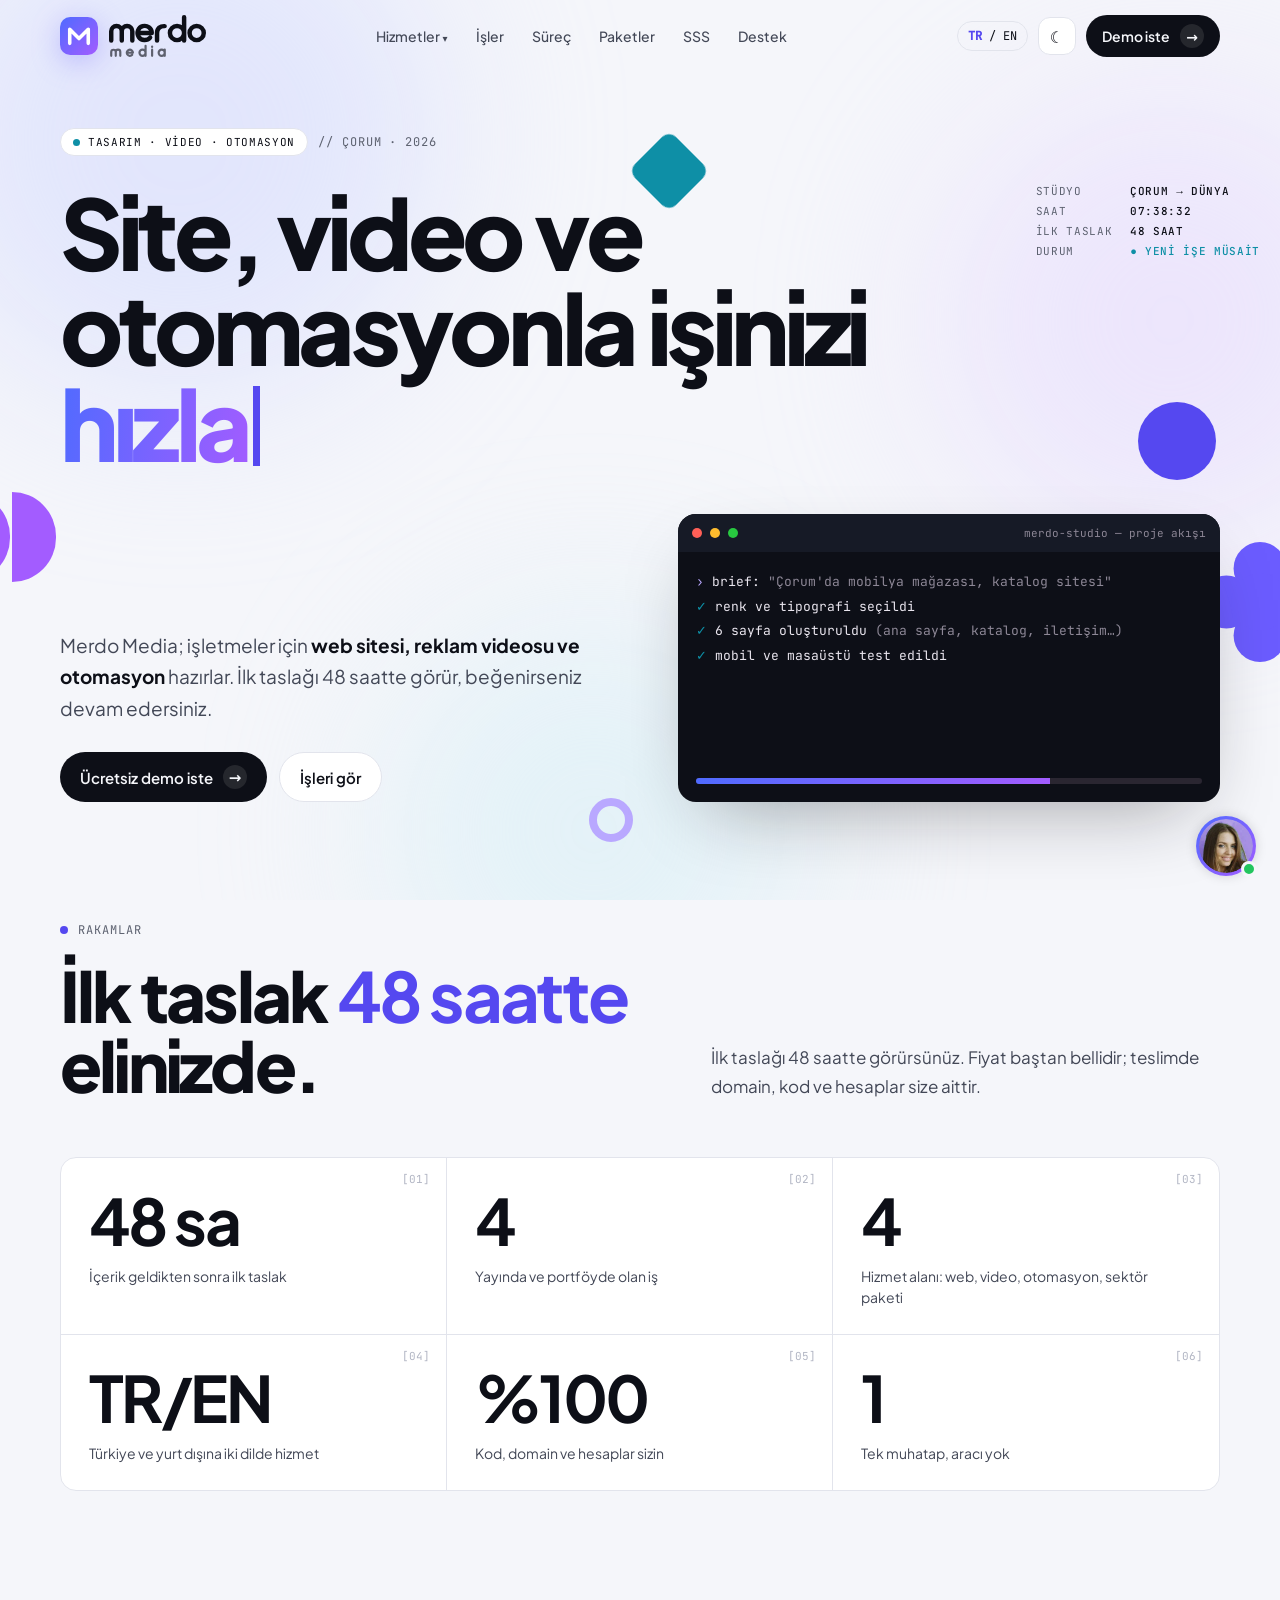
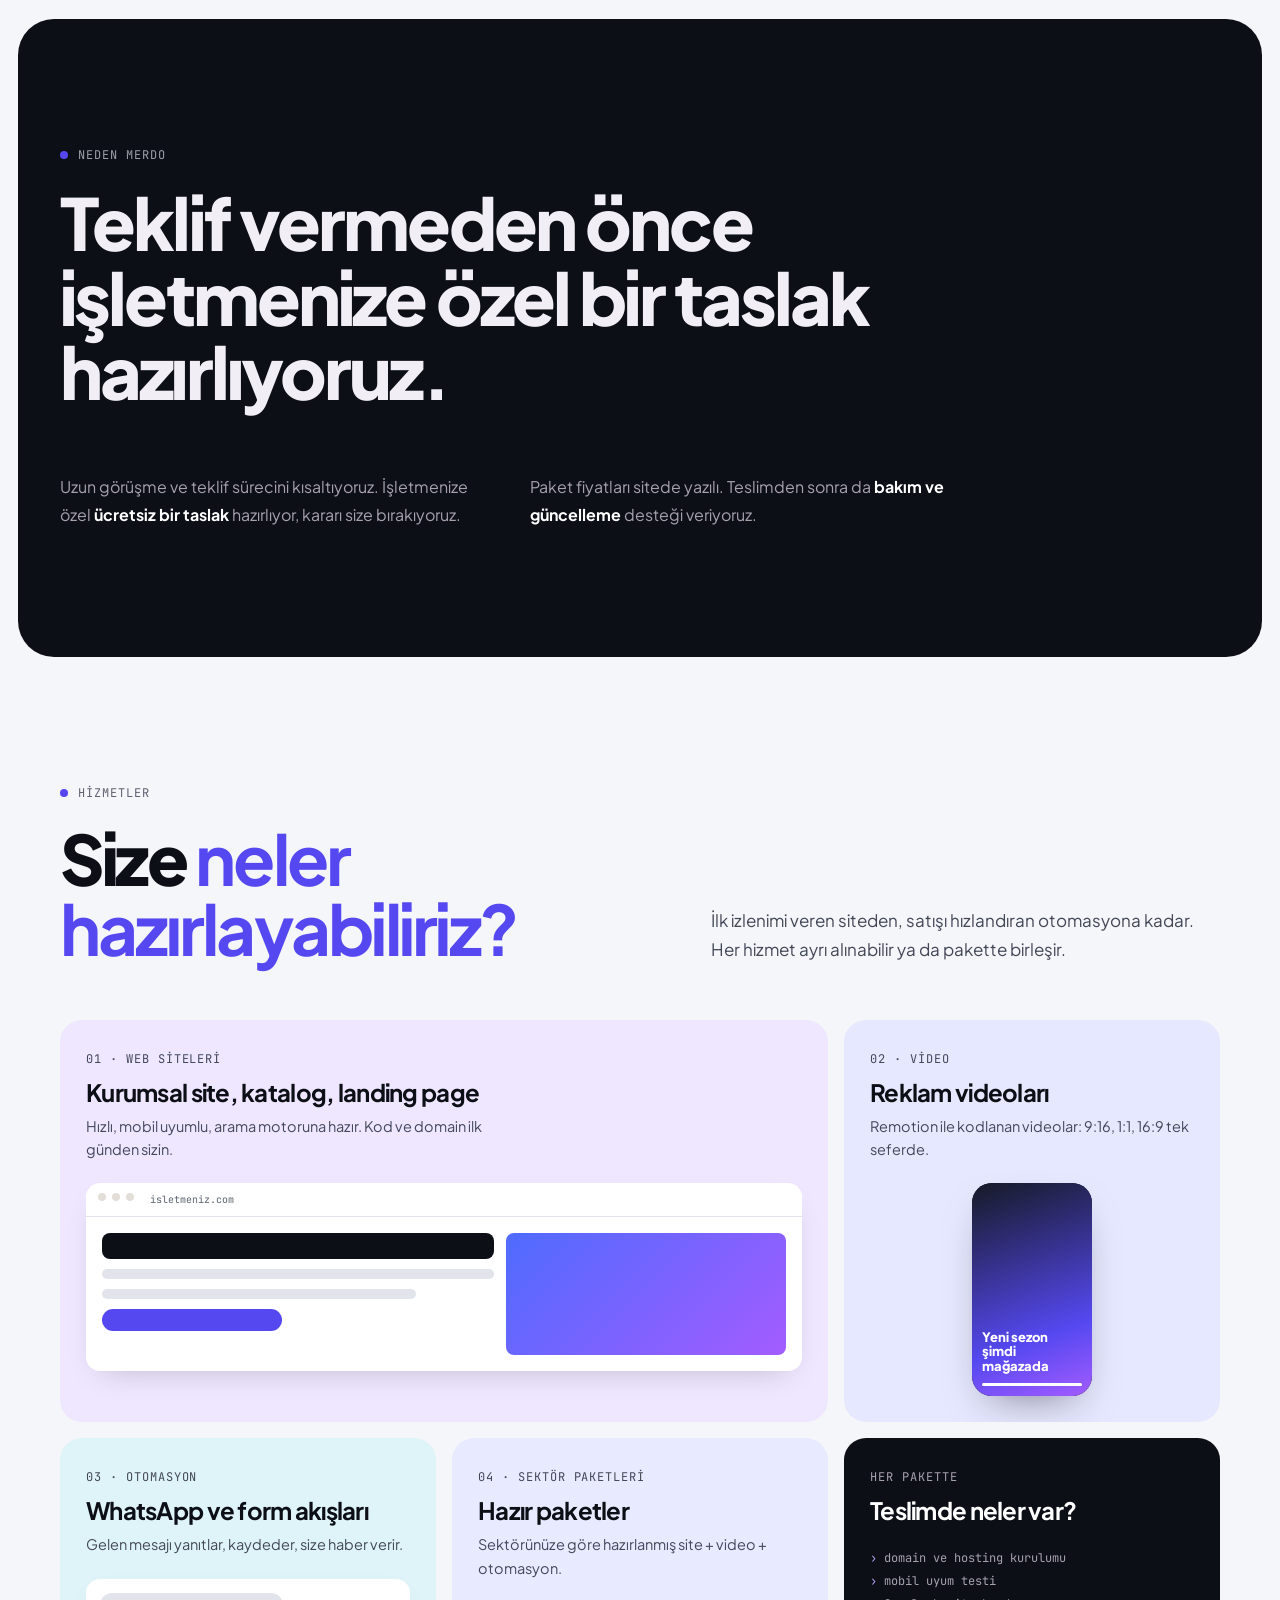
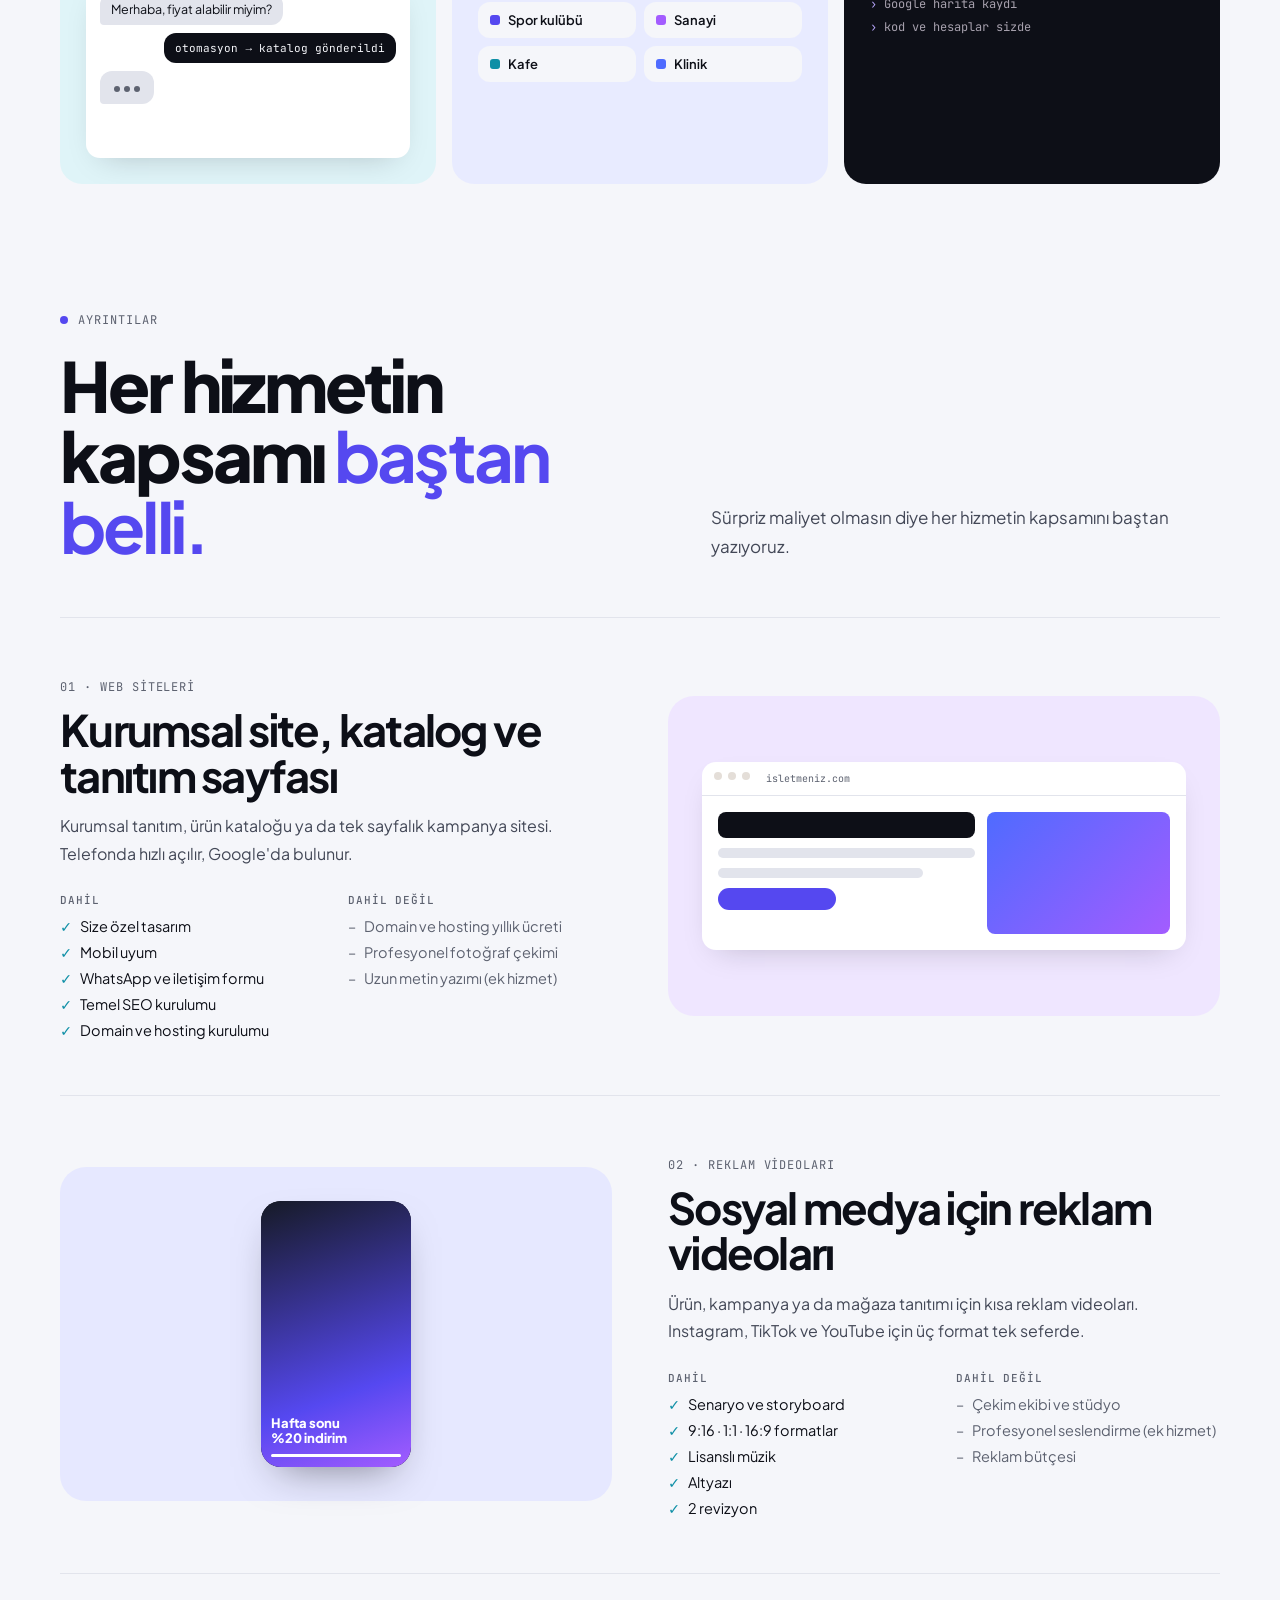
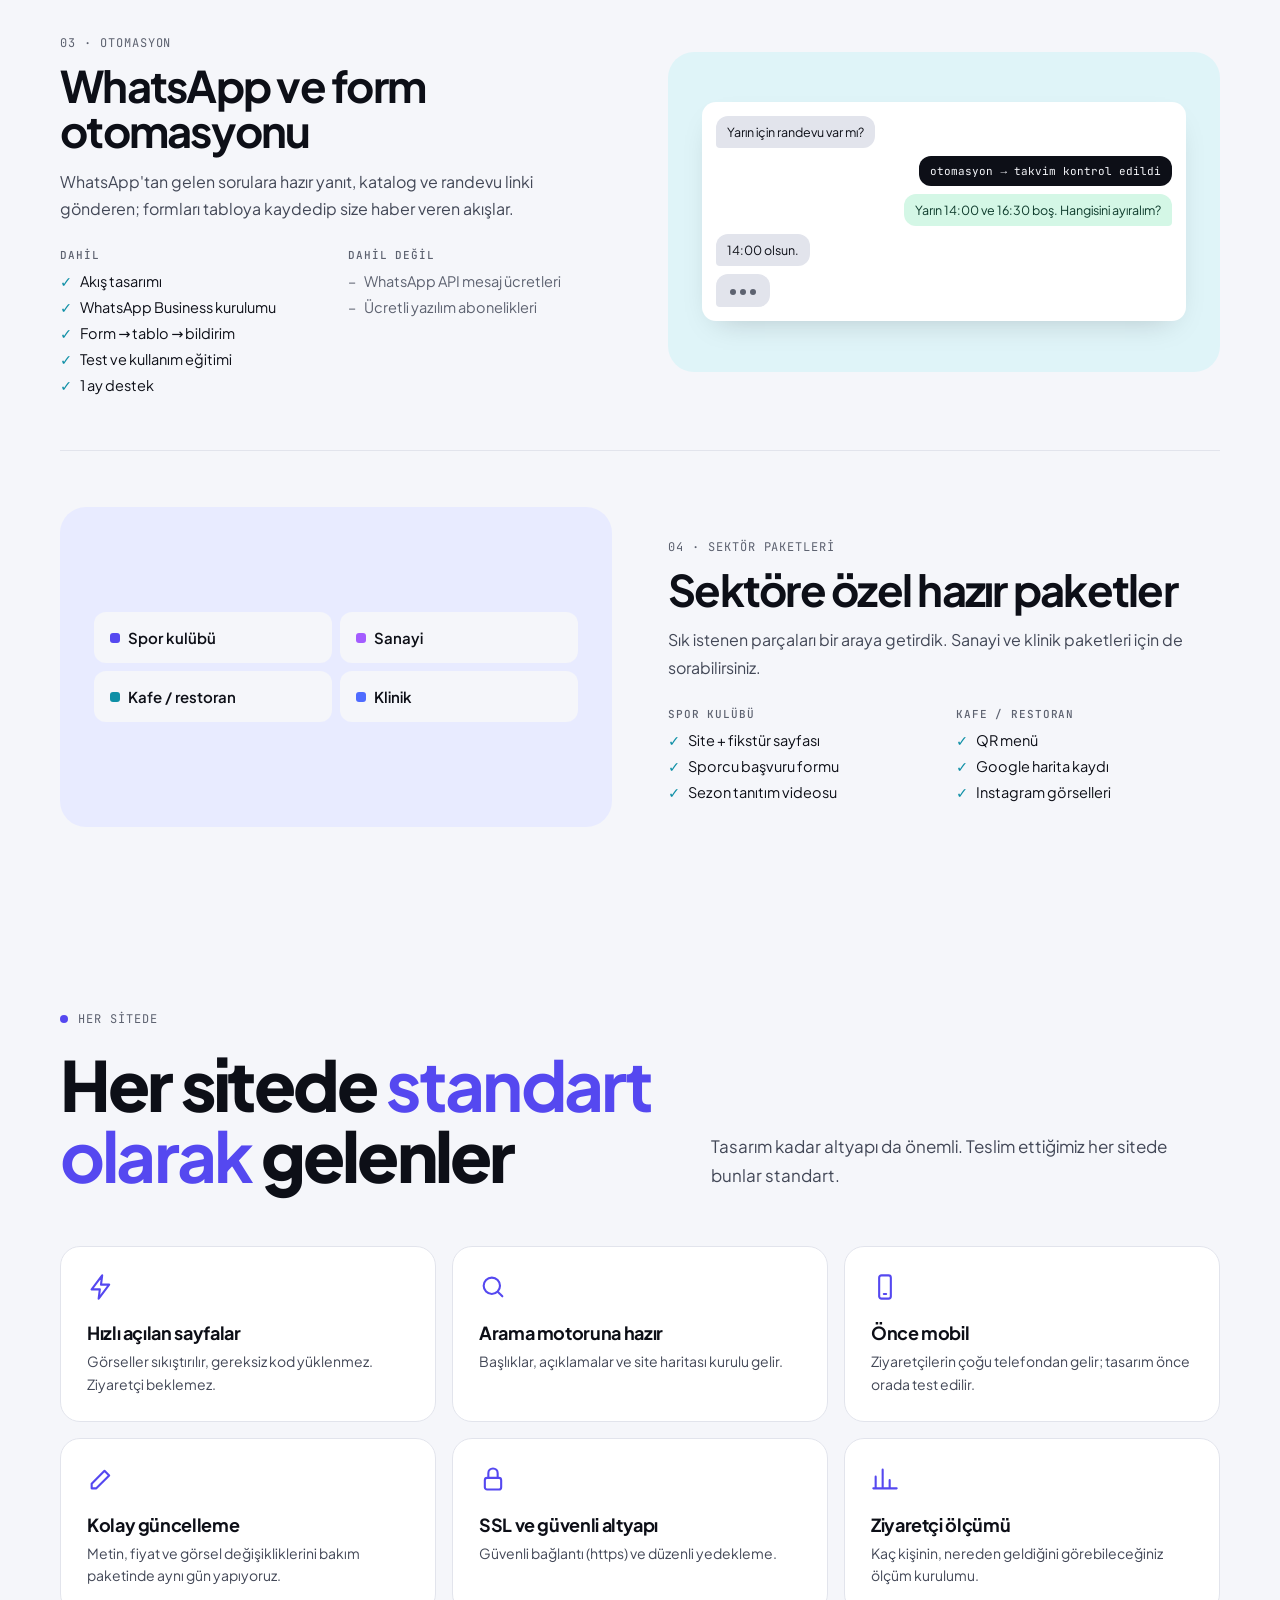
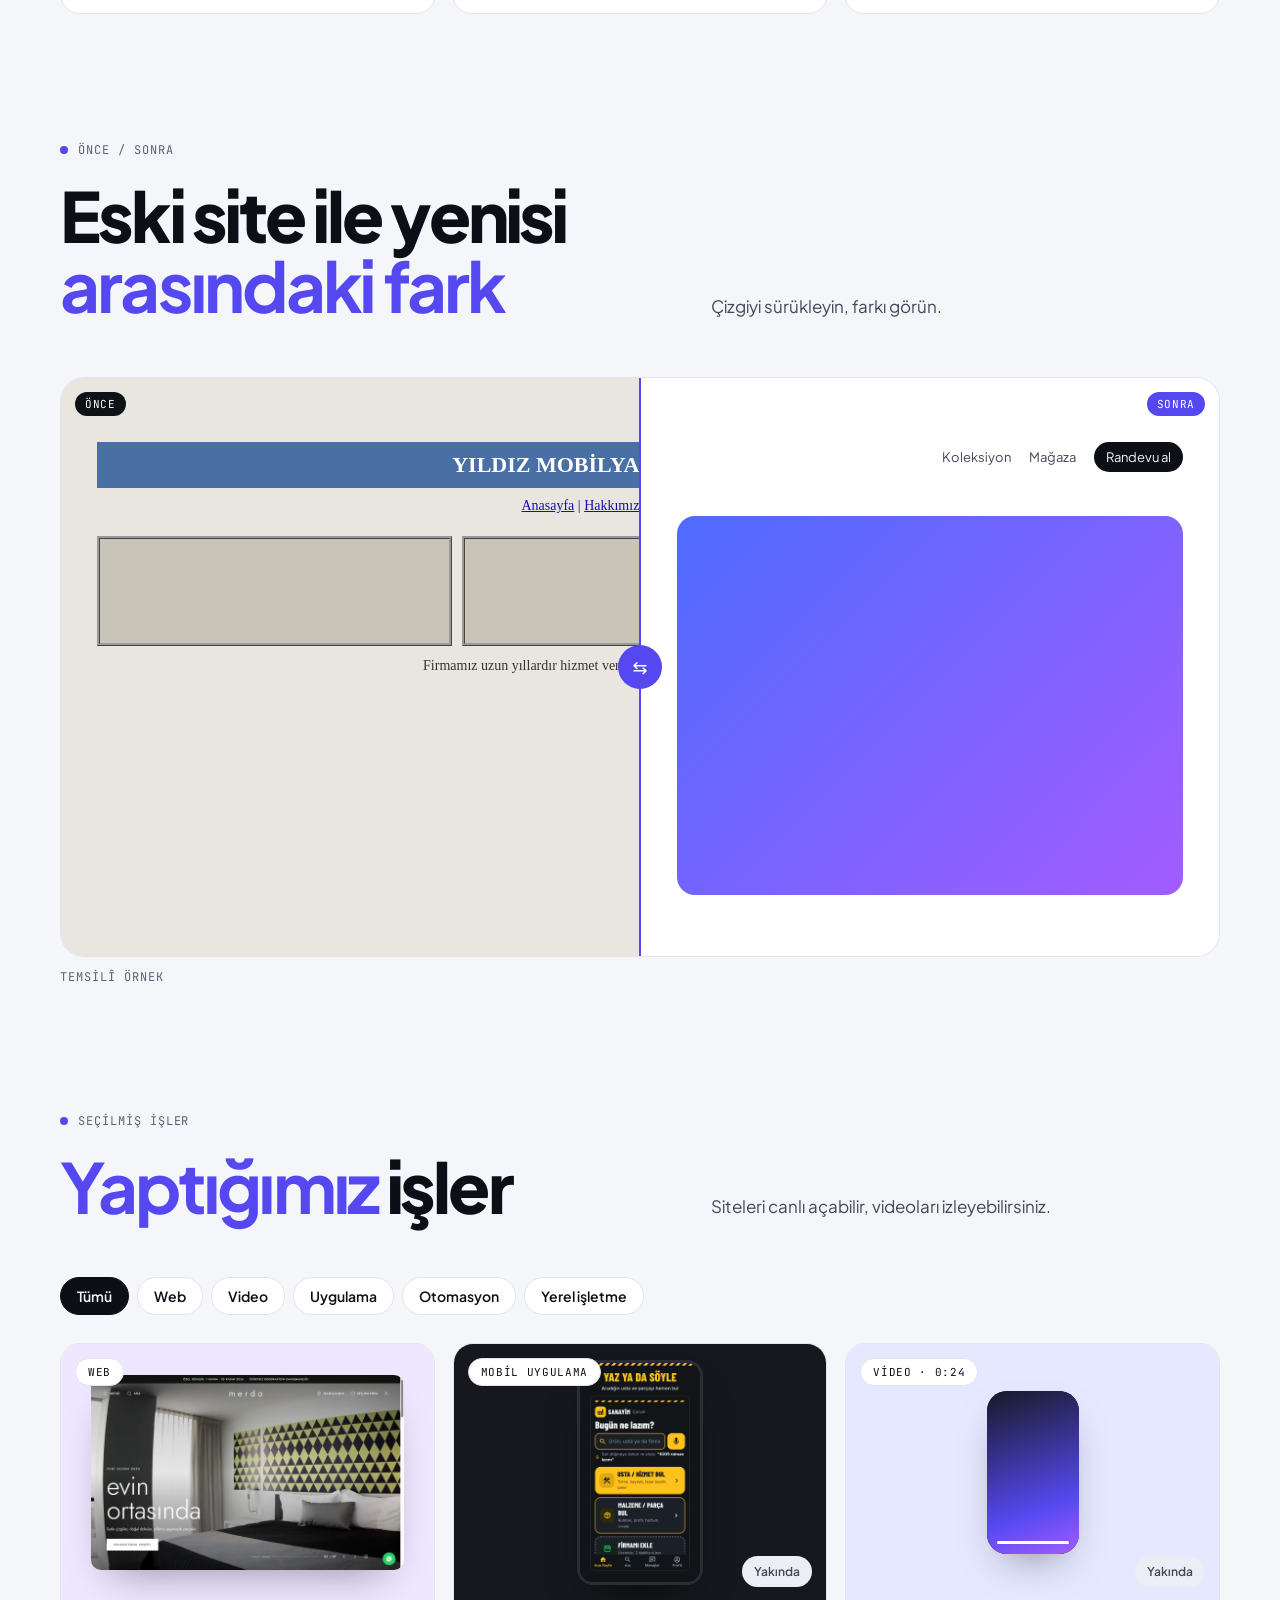
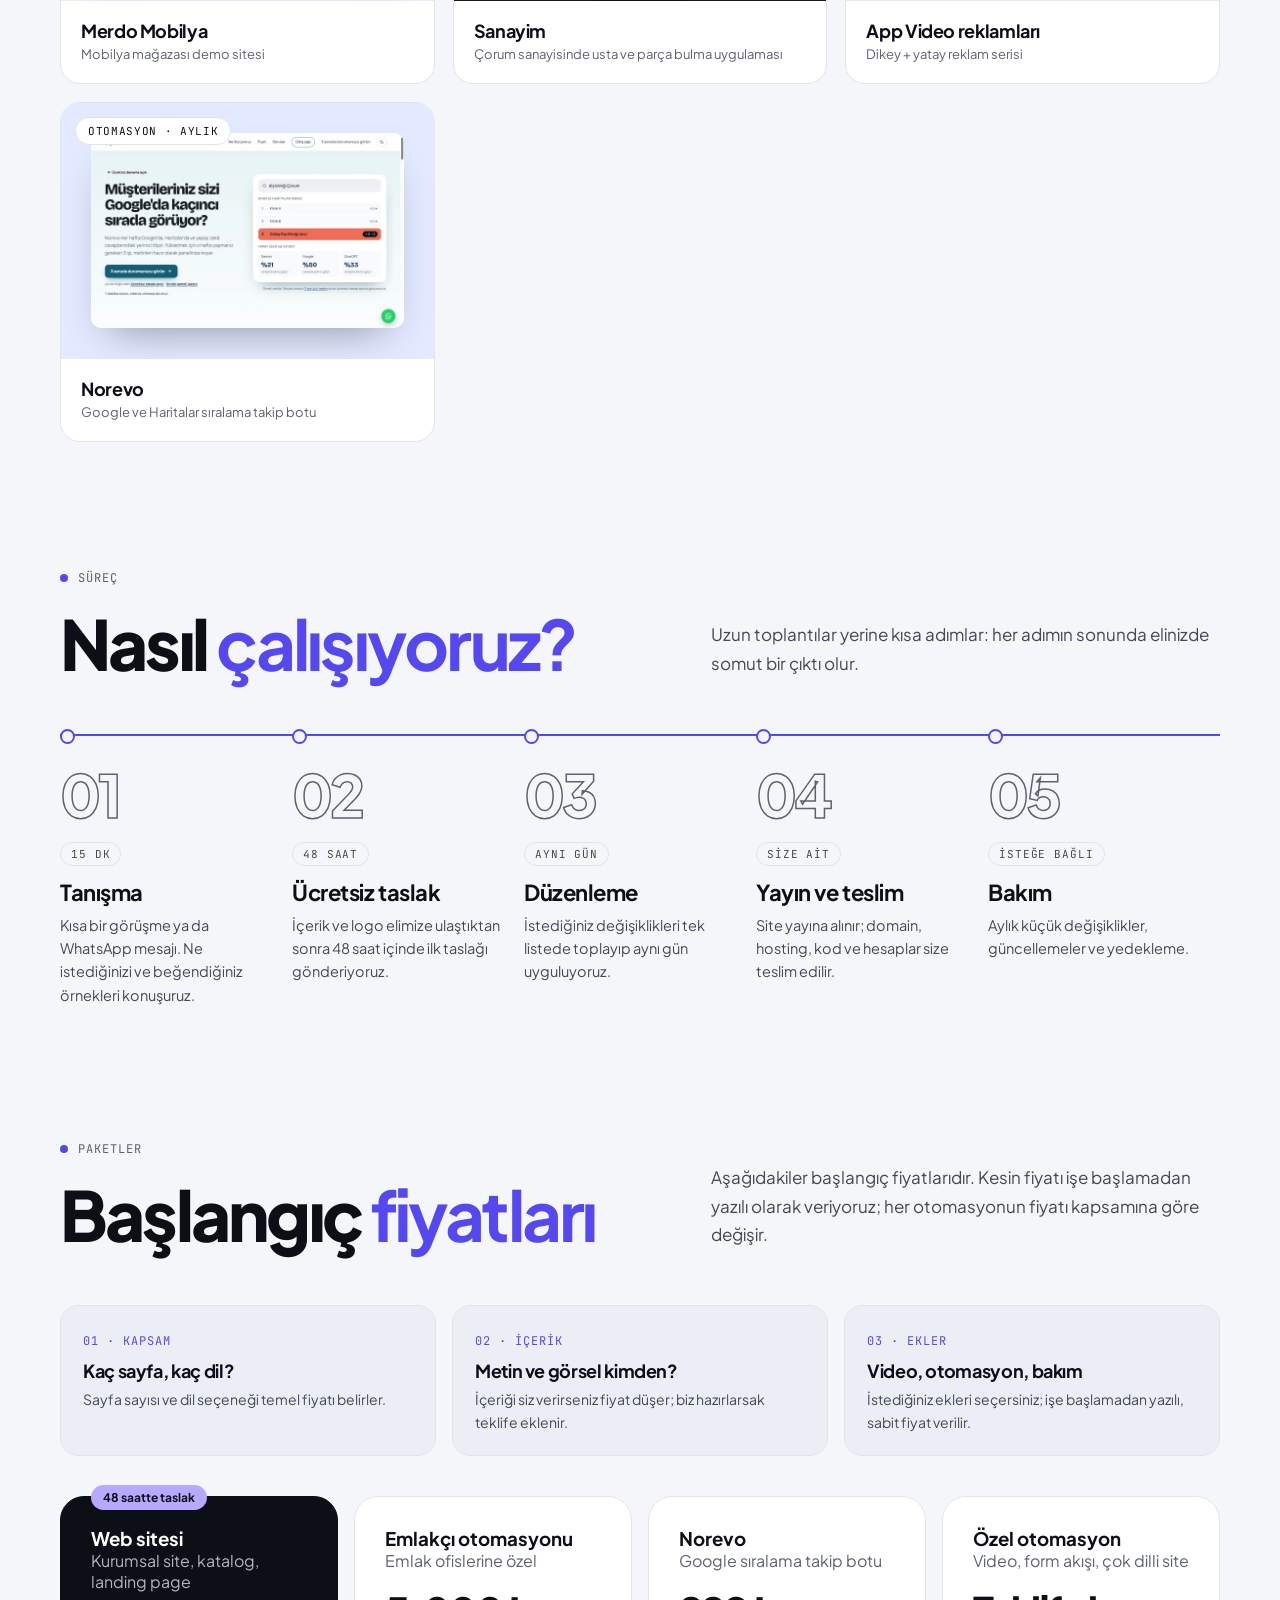
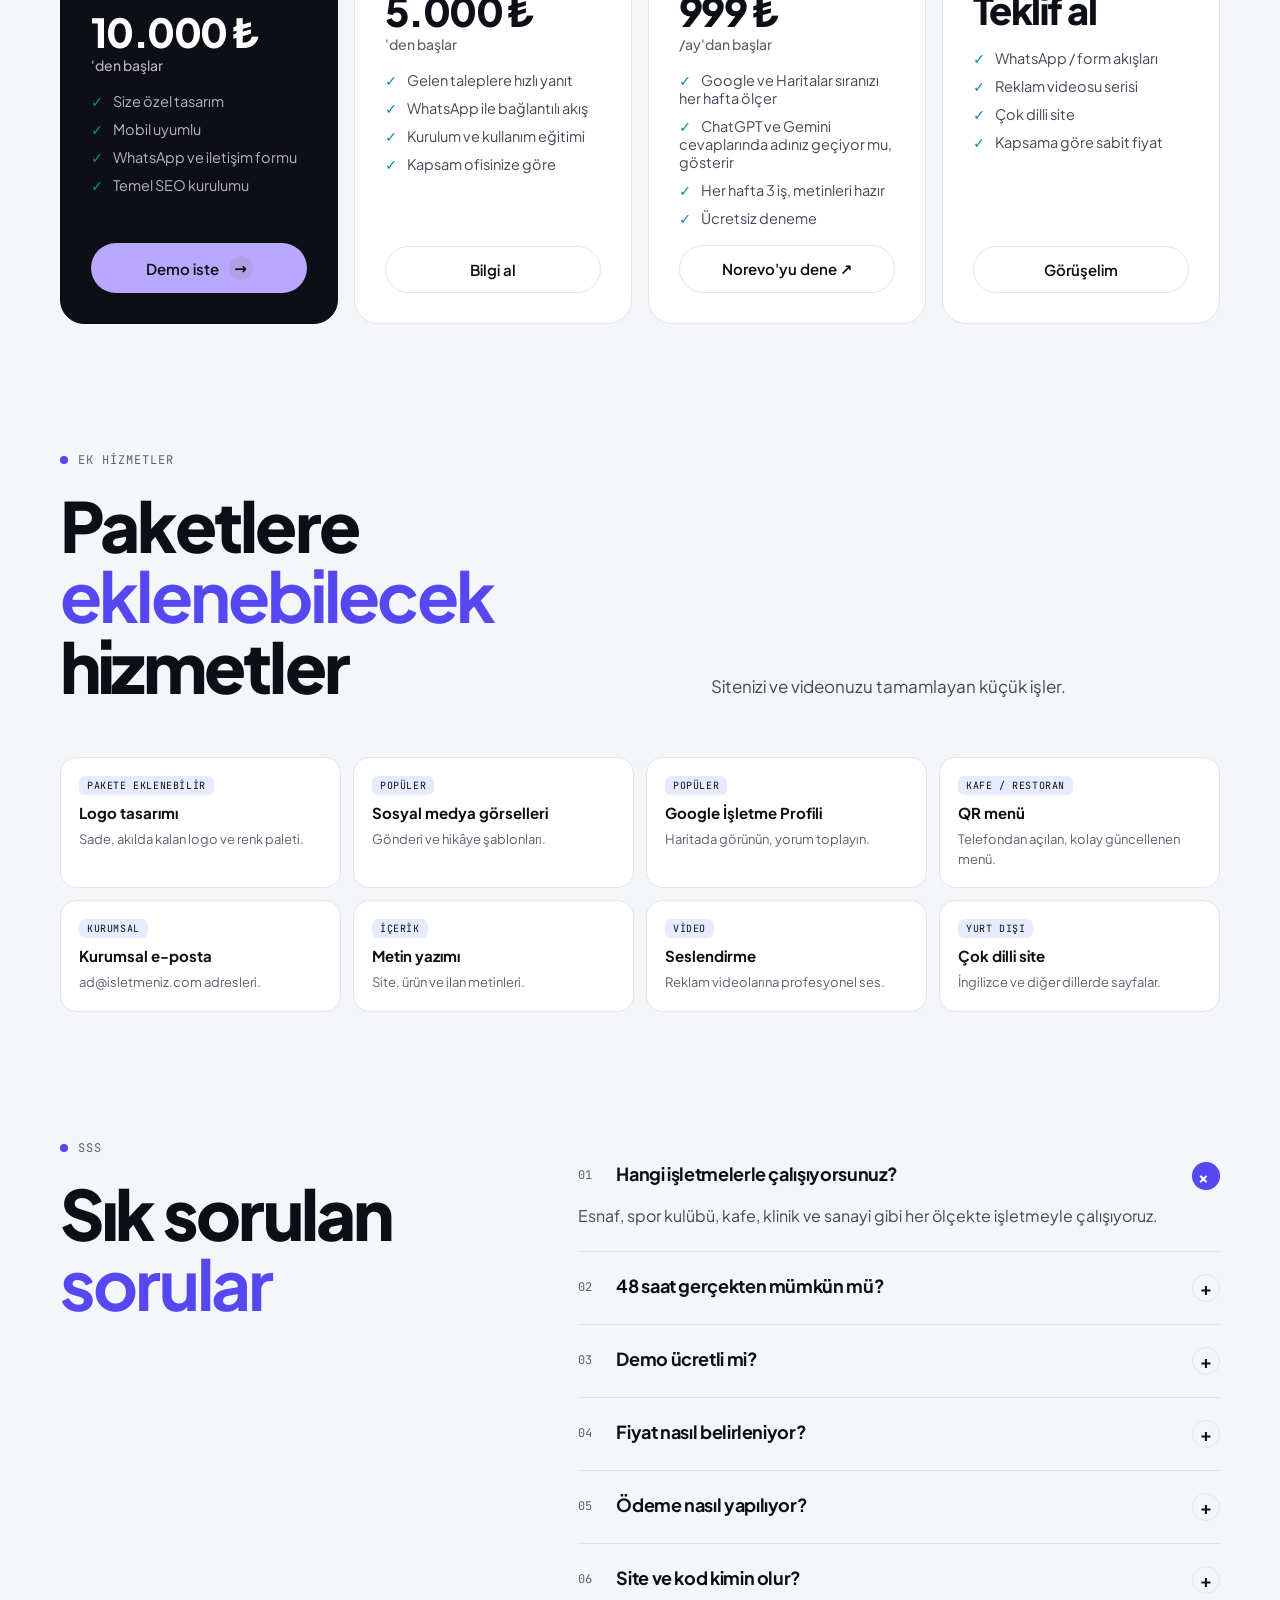
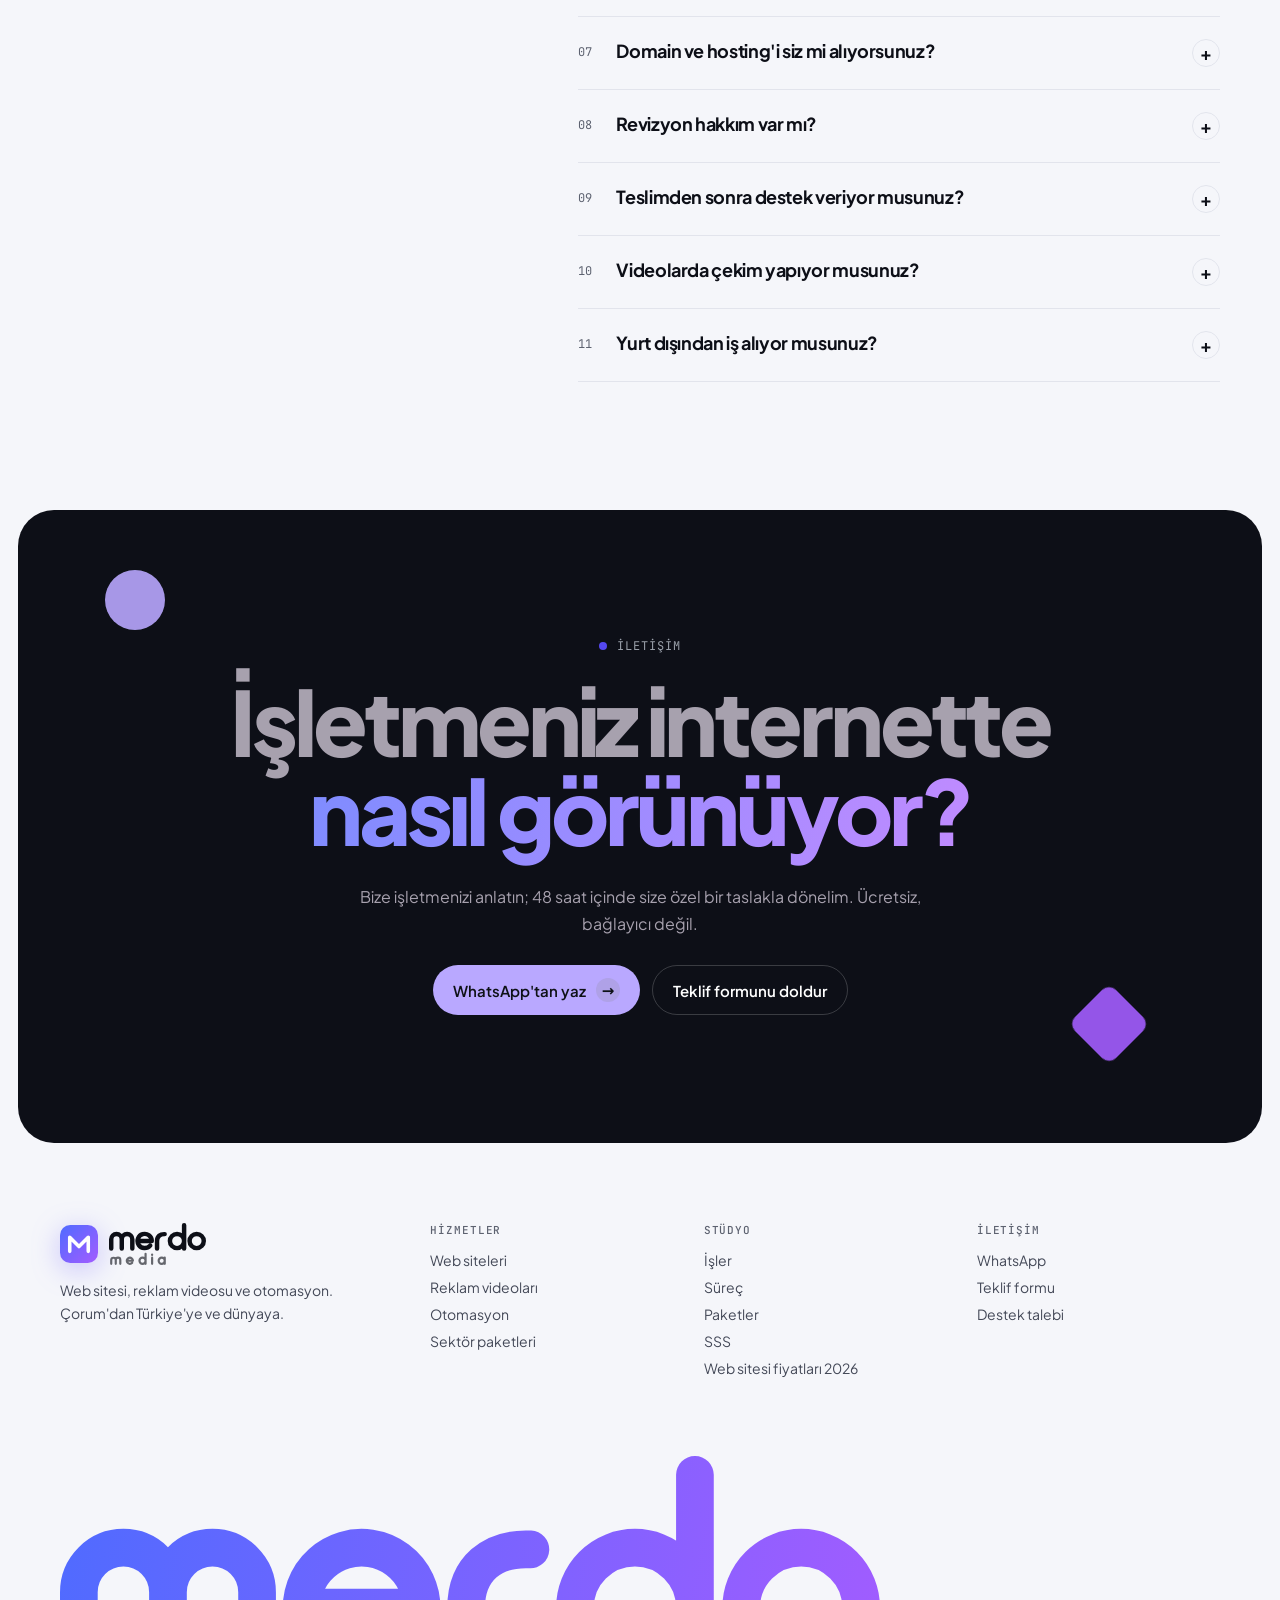
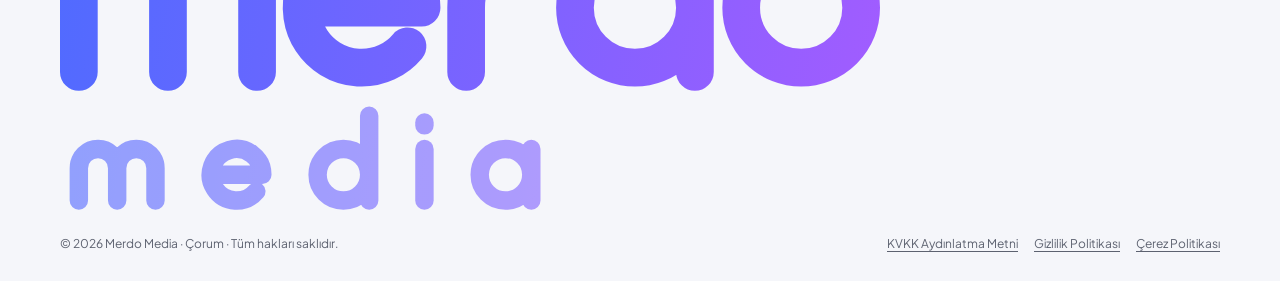
==== commit b618938e: "Alan adı merdomedia.com olarak güncellendi Co-Authored-By: Claude Opus 5.5 <noreply@anthropic.com>" ====
--- a/index.html
+++ b/index.html
@@ -6,20 +6,20 @@
 <meta name="viewport" content="width=device-width, initial-scale=1">
 <title>Merdo Media — Web, video ve otomasyon stüdyosu</title>
 <meta name="description" content="Web sitesi, reklam videosu ve otomasyon. İlk taslak 48 saatte.">
-<!-- shortcut: alan adı henüz yok; merdomedia.com.tr ve og-image.png yer tutucu, yayından önce gerçek adresle değiştir -->
-<link rel="canonical" href="https://merdomedia.com.tr/">
-<link rel="alternate" hreflang="tr" href="https://merdomedia.com.tr/">
-<link rel="alternate" hreflang="en" href="https://merdomedia.com.tr/en/">
+<!-- shortcut: og-image.png henüz yok; paylaşım önizlemesi için kök dizine 1200x630 görsel ekle -->
+<link rel="canonical" href="https://merdomedia.com/">
+<link rel="alternate" hreflang="tr" href="https://merdomedia.com/">
+<link rel="alternate" hreflang="en" href="https://merdomedia.com/en/">
 <meta name="theme-color" content="#5548f0">
 <meta property="og:type" content="website">
 <meta property="og:site_name" content="Merdo Media">
 <meta property="og:locale" content="tr_TR">
 <meta property="og:title" content="Merdo Media — Web, video ve otomasyon stüdyosu">
 <meta property="og:description" content="Web sitesi, reklam videosu ve otomasyon. İlk taslak 48 saatte.">
-<meta property="og:url" content="https://merdomedia.com.tr/">
-<meta property="og:image" content="https://merdomedia.com.tr/og-image.png">
+<meta property="og:url" content="https://merdomedia.com/">
+<meta property="og:image" content="https://merdomedia.com/og-image.png">
 <meta name="twitter:card" content="summary_large_image">
-<script type="application/ld+json">{"@context":"https://schema.org","@type":"ProfessionalService","name":"Merdo Media","description":"Web sitesi, reklam videosu ve otomasyon stüdyosu.","url":"https://merdomedia.com.tr/","telephone":"+905556984086","areaServed":["TR","Worldwide"],"knowsLanguage":["tr","en"],"address":{"@type":"PostalAddress","addressLocality":"Çorum","addressCountry":"TR"}}</script>
+<script type="application/ld+json">{"@context":"https://schema.org","@type":"ProfessionalService","name":"Merdo Media","description":"Web sitesi, reklam videosu ve otomasyon stüdyosu.","url":"https://merdomedia.com/","telephone":"+905556984086","areaServed":["TR","Worldwide"],"knowsLanguage":["tr","en"],"address":{"@type":"PostalAddress","addressLocality":"Çorum","addressCountry":"TR"}}</script>
 <script>try{var t=localStorage.getItem("merdo-theme")}catch(e){}document.documentElement.dataset.theme=t||(matchMedia("(prefers-color-scheme: dark)").matches?"dark":"light")</script>
 <link rel="preload" href="assets/fonts/plus-jakarta-sans-latin.woff2" as="font" type="font/woff2" crossorigin>
 <link rel="stylesheet" href="assets/site.css?v=4">
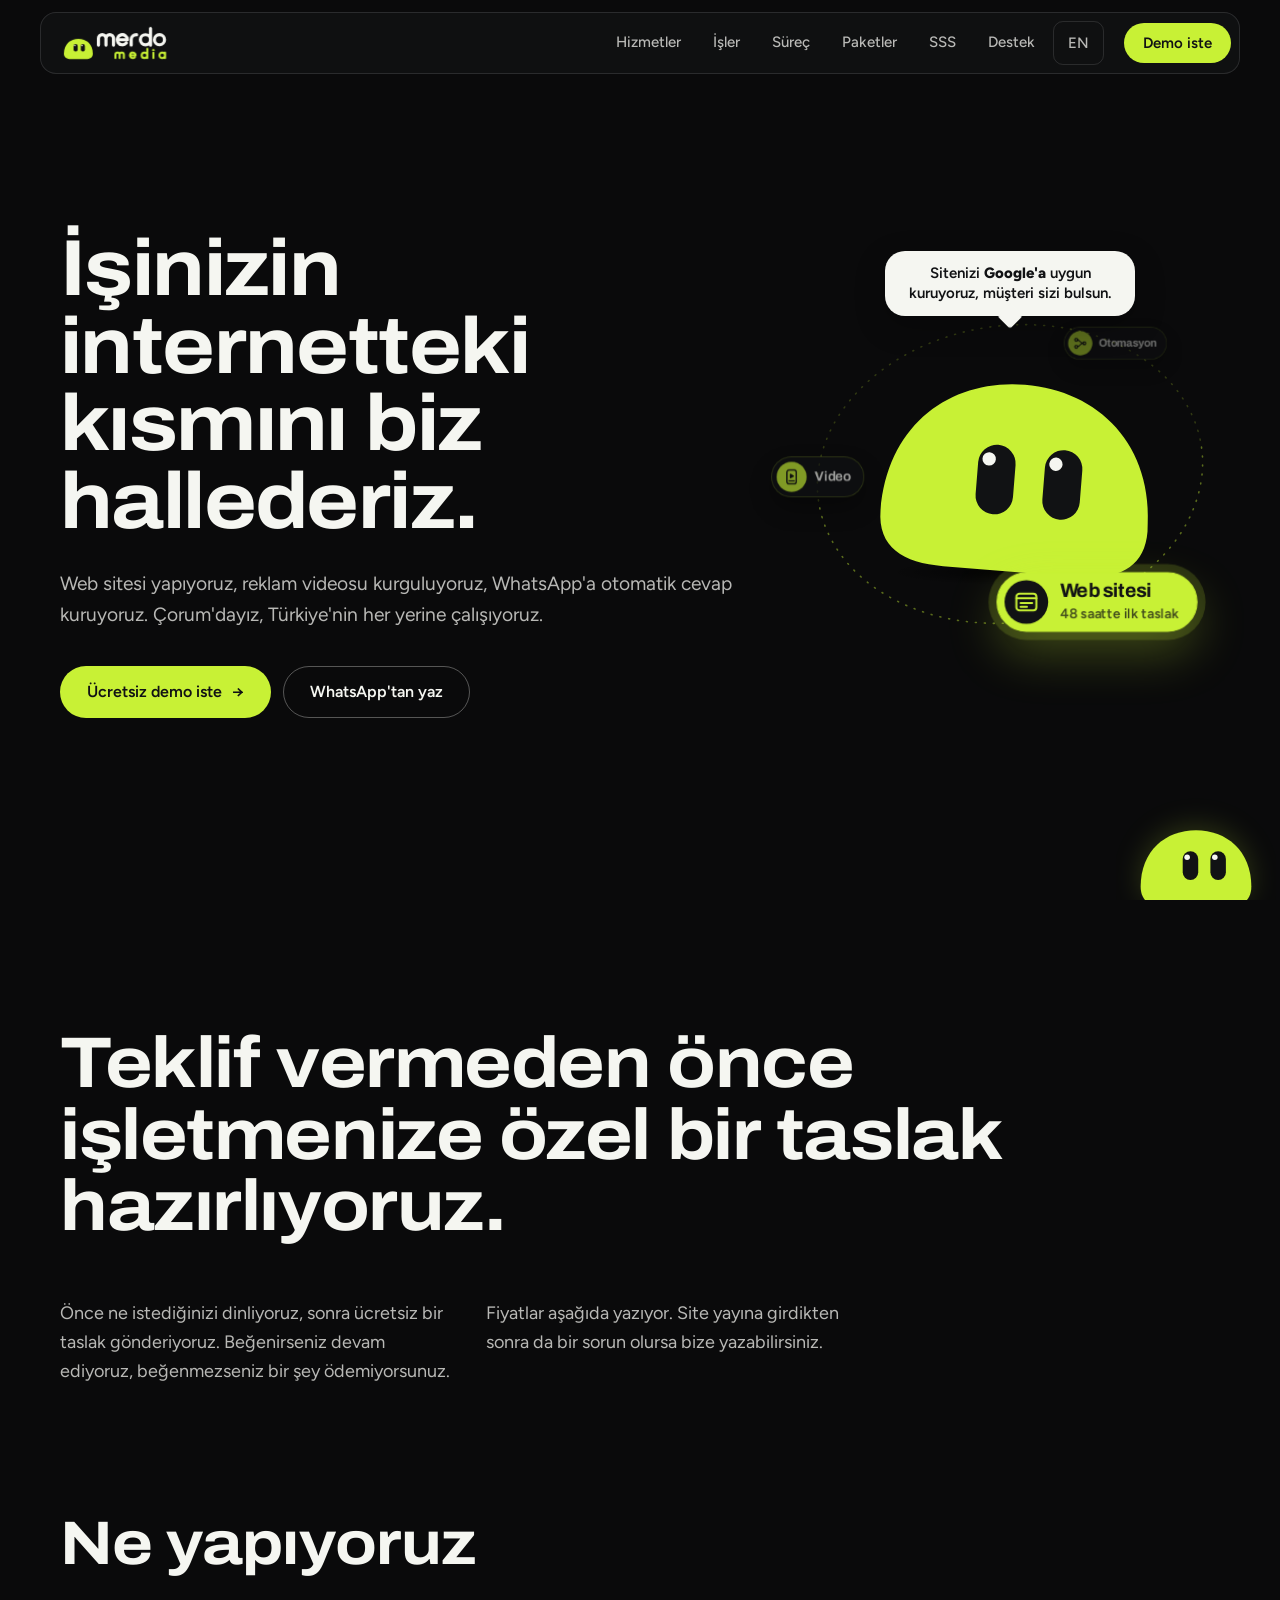
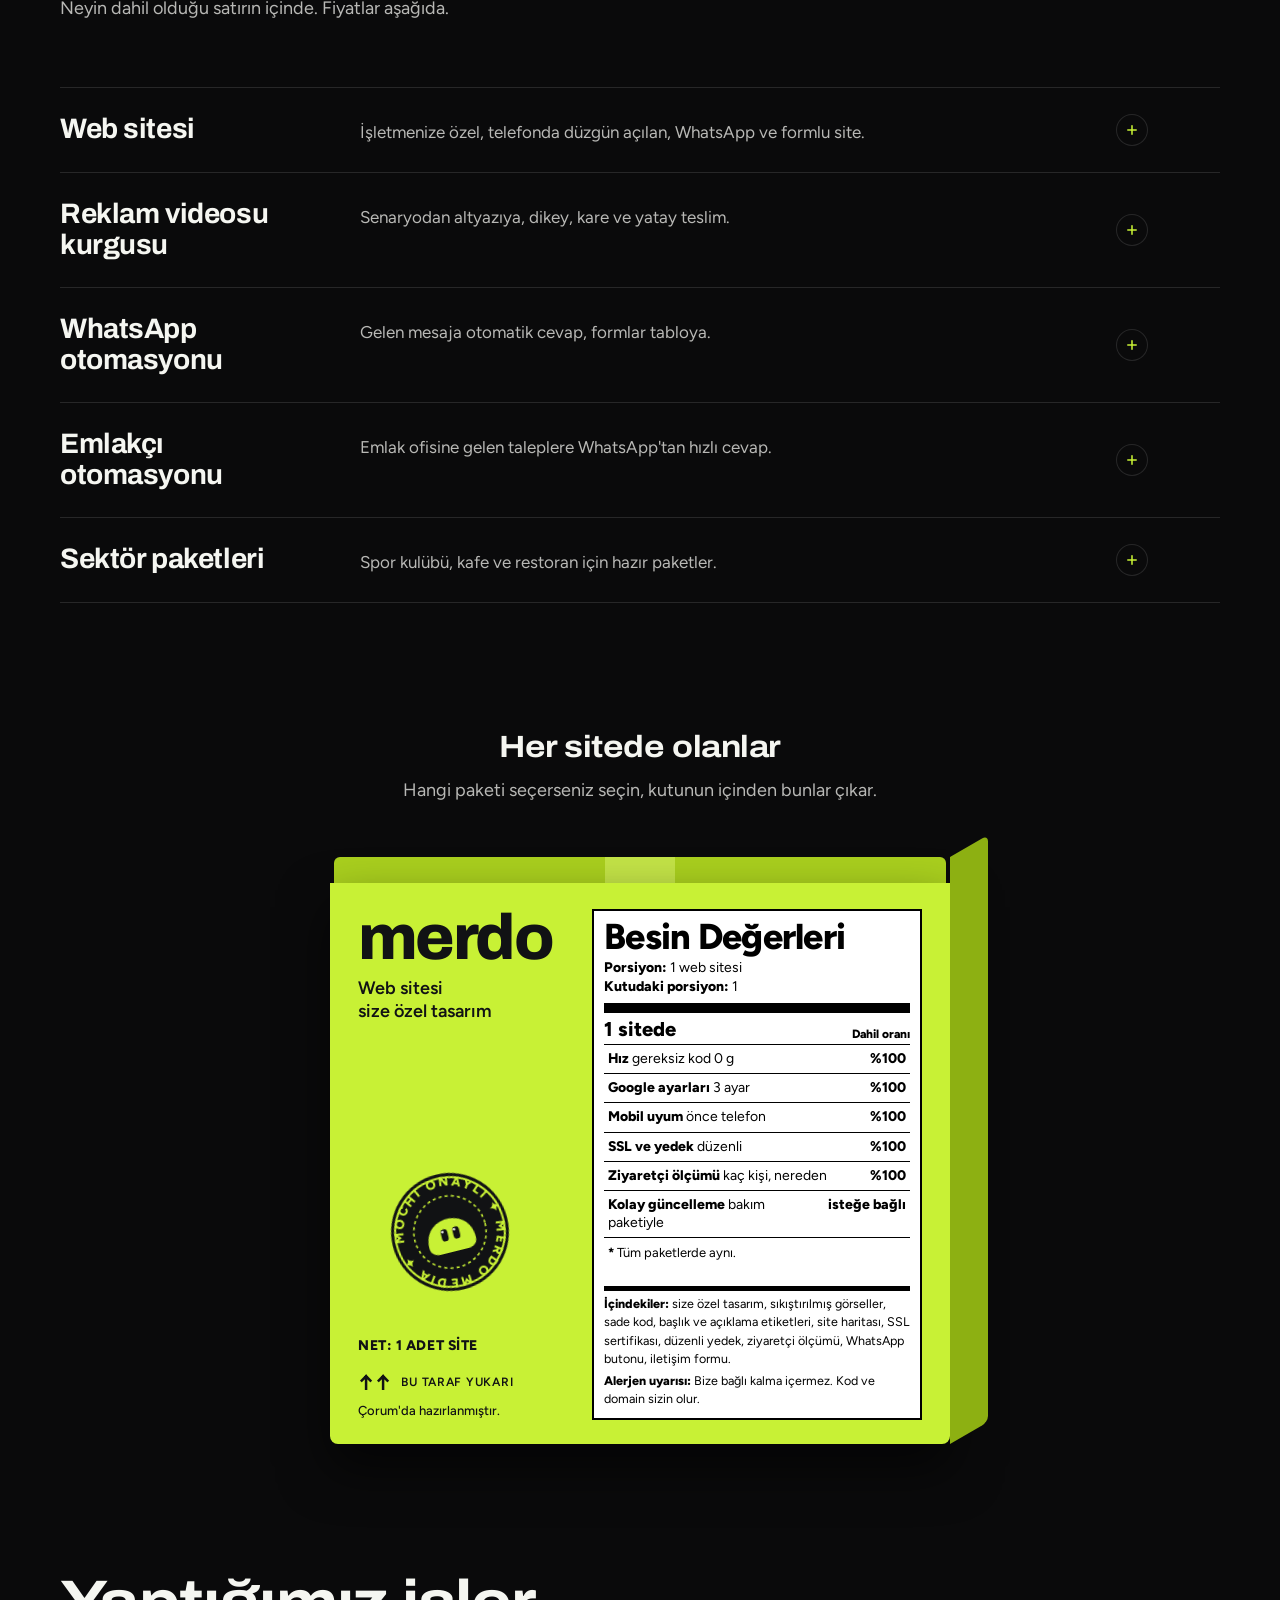
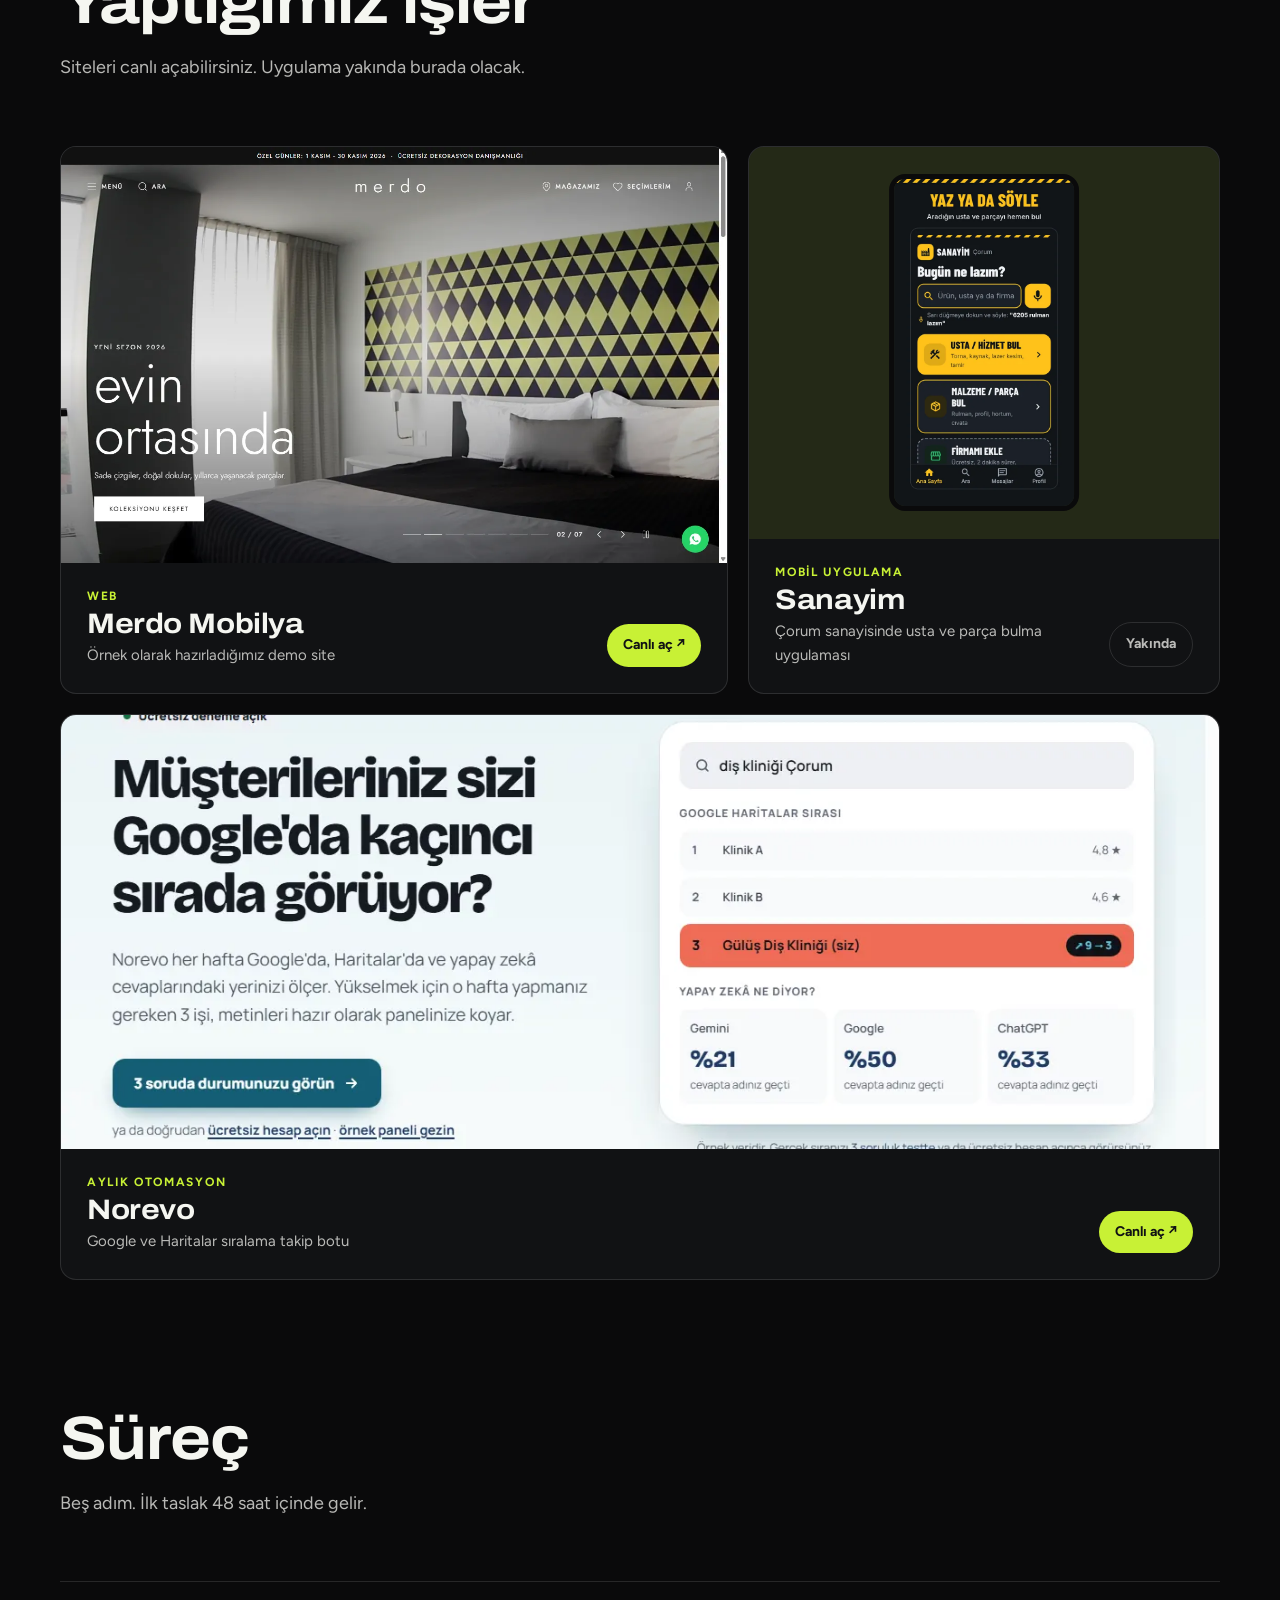
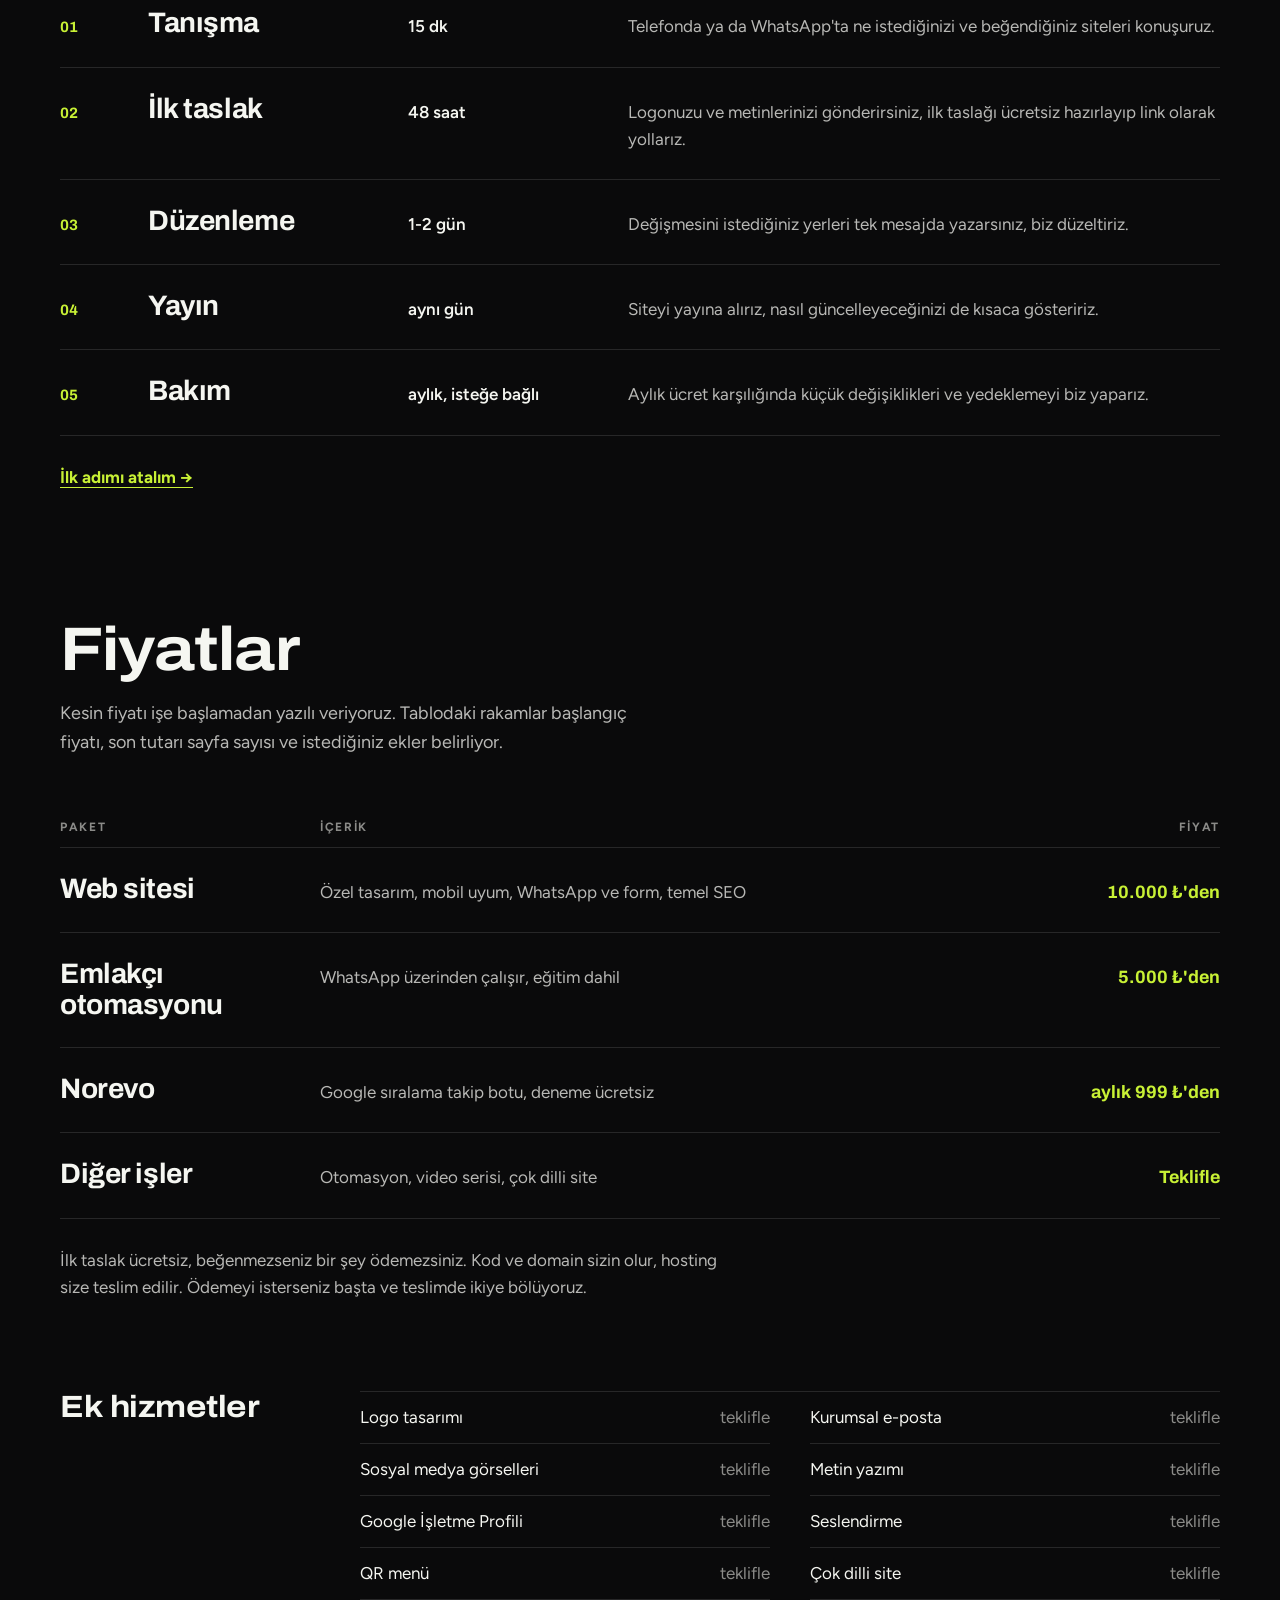
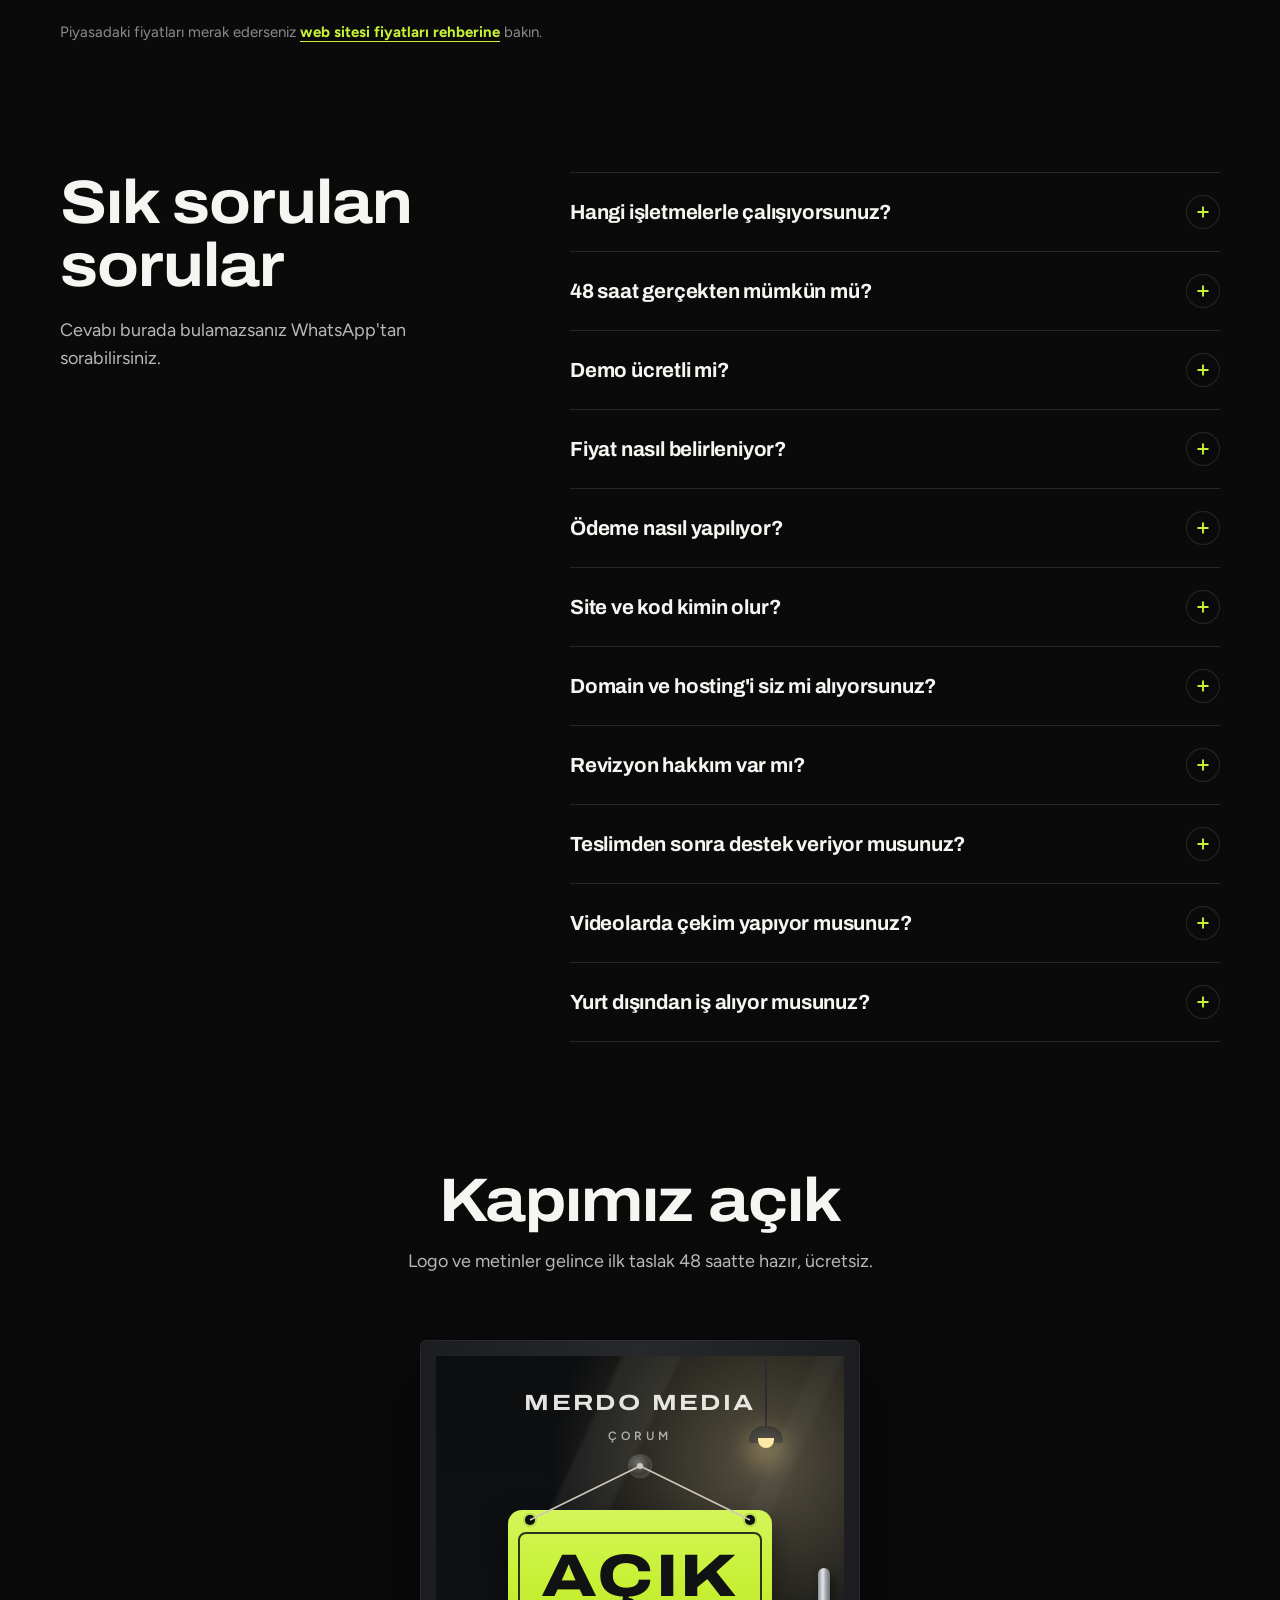
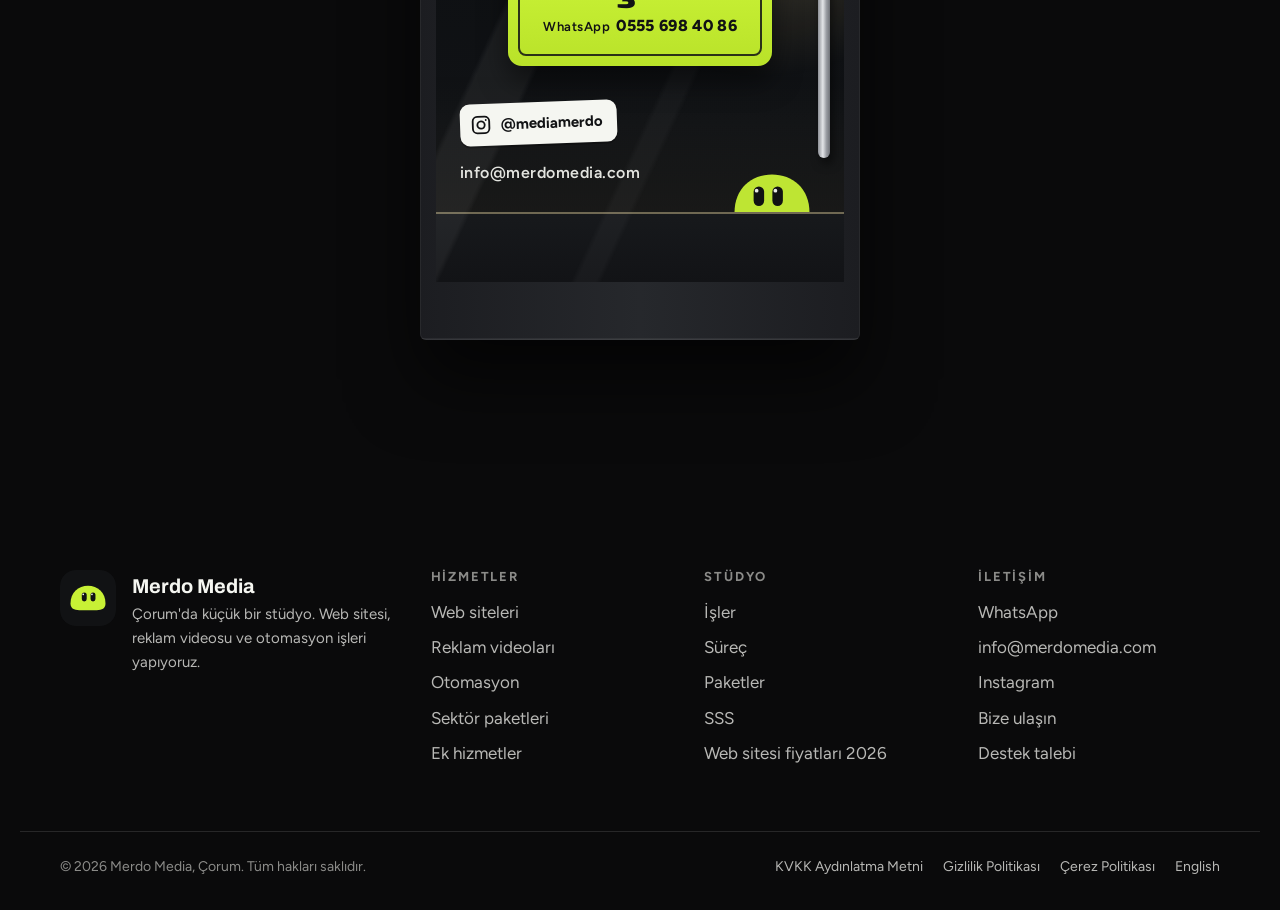
==== commit 7b788281: "Yeni tasarım: Mochi logolu limon/siyah site - Hero yörünge animasyonu, sade tipografik bölümler - Be" ====
--- a/index.html
+++ b/index.html
@@ -2,509 +2,385 @@
 <html lang="tr">
 <head>
 <meta charset="utf-8">
-<link rel="icon" href="assets/logo-ikon.svg" type="image/svg+xml">
 <meta name="viewport" content="width=device-width, initial-scale=1">
-<title>Merdo Media — Web, video ve otomasyon stüdyosu</title>
-<meta name="description" content="Web sitesi, reklam videosu ve otomasyon. İlk taslak 48 saatte.">
-<!-- shortcut: og-image.png henüz yok; paylaşım önizlemesi için kök dizine 1200x630 görsel ekle -->
+<title>Merdo Media | Web sitesi, video ve otomasyon</title>
+<meta name="description" content="Çorum'dan web sitesi, reklam videosu ve WhatsApp otomasyonu. Türkiye'nin her yerine çalışıyoruz.">
 <link rel="canonical" href="https://merdomedia.com/">
 <link rel="alternate" hreflang="tr" href="https://merdomedia.com/">
 <link rel="alternate" hreflang="en" href="https://merdomedia.com/en/">
-<meta name="theme-color" content="#5548f0">
+<meta name="theme-color" content="#0A0A0B">
+<link rel="icon" href="assets/favicon.svg" type="image/svg+xml">
+<link rel="apple-touch-icon" href="assets/apple-touch-icon.png">
 <meta property="og:type" content="website">
 <meta property="og:site_name" content="Merdo Media">
 <meta property="og:locale" content="tr_TR">
-<meta property="og:title" content="Merdo Media — Web, video ve otomasyon stüdyosu">
-<meta property="og:description" content="Web sitesi, reklam videosu ve otomasyon. İlk taslak 48 saatte.">
+<meta property="og:locale:alternate" content="en_US">
+<meta property="og:title" content="Merdo Media | Web sitesi, video ve otomasyon">
+<meta property="og:description" content="Çorum'dan web sitesi, reklam videosu ve WhatsApp otomasyonu. Türkiye'nin her yerine çalışıyoruz.">
 <meta property="og:url" content="https://merdomedia.com/">
 <meta property="og:image" content="https://merdomedia.com/og-image.png">
+<meta property="og:image:width" content="1200">
+<meta property="og:image:height" content="630">
+<meta property="og:image:alt" content="Merdo Media logosu: limon yeşili Mochi karakteri ve merdo media yazısı">
 <meta name="twitter:card" content="summary_large_image">
-<script type="application/ld+json">{"@context":"https://schema.org","@type":"ProfessionalService","name":"Merdo Media","description":"Web sitesi, reklam videosu ve otomasyon stüdyosu.","url":"https://merdomedia.com/","telephone":"+905556984086","areaServed":["TR","Worldwide"],"knowsLanguage":["tr","en"],"address":{"@type":"PostalAddress","addressLocality":"Çorum","addressCountry":"TR"}}</script>
-<script>try{var t=localStorage.getItem("merdo-theme")}catch(e){}document.documentElement.dataset.theme=t||(matchMedia("(prefers-color-scheme: dark)").matches?"dark":"light")</script>
-<link rel="preload" href="assets/fonts/plus-jakarta-sans-latin.woff2" as="font" type="font/woff2" crossorigin>
-<link rel="stylesheet" href="assets/site.css?v=4">
+<script type="application/ld+json">{"@context":"https://schema.org","@type":"ProfessionalService","name":"Merdo Media","description":"Web sitesi, reklam videosu ve otomasyon stüdyosu.","url":"https://merdomedia.com/","logo":"https://merdomedia.com/assets/apple-touch-icon.png","image":"https://merdomedia.com/og-image.png","telephone":"+905556984086","email":"info@merdomedia.com","areaServed":["TR","Worldwide"],"knowsLanguage":["tr","en"],"address":{"@type":"PostalAddress","addressLocality":"Çorum","addressCountry":"TR"},"sameAs":["https://instagram.com/mediamerdo"]}</script>
+<link rel="preconnect" href="https://fonts.googleapis.com">
+<link rel="preconnect" href="https://fonts.gstatic.com" crossorigin>
+<link href="https://fonts.googleapis.com/css2?family=Archivo:wdth,wght@100..125,500..800&family=Figtree:wght@400;500;600;700;800&display=swap" rel="stylesheet">
+<link rel="stylesheet" href="assets/site.css?v=11">
 </head>
 <body>
-
-<div class="progress" id="progress"></div>
-<div class="orbs" aria-hidden="true"><div class="orb o1"></div><div class="orb o2"></div><div class="orb o3"></div></div>
-<div class="glow" id="glow" aria-hidden="true"></div>
-
-<header id="hdr">
-  <div class="wrap nav">
-    <a href="./" class="logo" aria-label="Merdo Media ana sayfa"><i></i><b></b><span>Merdo Media</span></a>
-    <ul>
-      <li class="has-mega"><a href="#hizmetler">Hizmetler</a>
-        <div class="mega">
-          <a href="#d-web"><span class="mi" style="background:var(--peach)">W</span><span><b>Web siteleri</b><small>Kurumsal site, katalog, landing page</small></span></a>
-          <a href="#d-video"><span class="mi" style="background:var(--lilac)">V</span><span><b>Reklam videoları</b><small>Dikey, kare ve yatay formatlar</small></span></a>
-          <a href="#d-oto"><span class="mi" style="background:var(--mintl)">O</span><span><b>Otomasyon</b><small>WhatsApp ve form akışları</small></span></a>
-          <a href="#d-sektor"><span class="mi" style="background:var(--butter)">S</span><span><b>Sektör paketleri</b><small>Spor kulübü, sanayi, kafe, klinik</small></span></a>
-          <a href="#ekler" class="all"><span>Ek hizmetler: logo, sosyal medya, QR menü…</span><span>→</span></a>
-        </div>
-      </li>
-      <li><a href="#isler">İşler</a></li><li><a href="#surec">Süreç</a></li><li><a href="#paketler">Paketler</a></li><li><a href="#sss">SSS</a></li><li><a href="#" data-wa="destek">Destek</a></li>
-    </ul>
-    <div class="nav-r">
-      <span class="lang"><b>TR</b> / <a href="en/" hreflang="en" lang="en">EN</a></span>
-      <button class="theme" id="theme" aria-label="Açık / koyu tema"></button>
-      <a href="#iletisim" data-open="form" class="btn btn-d btn-sm mag">Demo iste <span class="arr">→</span></a>
-      <button class="burger" id="burger" aria-label="Menüyü aç" aria-expanded="false" aria-controls="mmenu">☰</button>
-    </div>
-  </div>
+<a class="skip" href="#ana">İçeriğe geç</a>
+
+<header class="hdr" id="hdr">
+  <a href="./" class="logo" aria-label="Merdo Media ana sayfa">
+    <svg viewBox="-15 328 1493 525.38" aria-hidden="true">
+      <g class="lg-merdo" fill="none" stroke="#F5F6F1" stroke-width="44" stroke-linecap="round" stroke-linejoin="round">
+        <path class="lg-l" style="--i:4;--x:0px" d="M503 620L503 527A52 52 0 0 1 607 527L607 620L607 527A52 52 0 0 1 711 527L711 620"/>
+        <path class="lg-l" style="--i:3;--x:-63px" d="M763 545L903 545A70 70 0 1 0 886.6 590"/>
+        <path class="lg-l" style="--i:2;--x:-108px" d="M955 620L955 545C955 500 985 475 1030 477"/>
+        <path class="lg-l" style="--i:1;--x:-152px" d="M1222 545A70 70 0 1 1 1082 545A70 70 0 1 1 1222 545L1222 390L1222 620"/>
+        <path class="lg-l" style="--i:0;--x:-207px" d="M1416 545A70 70 0 1 1 1276 545A70 70 0 1 1 1416 545"/>
+      </g>
+      <g class="lg-media"><g transform="translate(83.67 -201.60) scale(1.3)" fill="none" stroke="#C8F135" stroke-width="21.5" stroke-linecap="round" stroke-linejoin="round"><path d="M503 770L503 732.16A22.36 22.36 0 0 1 547.72 732.16L547.72 770L547.72 732.16A22.36 22.36 0 0 1 592.44 732.16L592.44 770"/><path d="M656.94 739.9L717.14 739.9A30.1 30.1 0 1 0 710.09 759.25"/><path d="M841.84 739.9A30.1 30.1 0 1 1 781.64 739.9A30.1 30.1 0 1 1 841.84 739.9L841.84 671.1L841.84 770"/><path d="M906.34 709.8L906.34 770"/><path d="M1031.04 739.9A30.1 30.1 0 1 1 970.84 739.9A30.1 30.1 0 1 1 1031.04 739.9L1031.04 709.8L1031.04 770"/><path d="M-100 -38C-100 -103 -55 -140 0 -140C55 -140 100 -103 100 -38C100 -10 80 0 50 0L-50 0C-80 0 -100 -10 -100 -38Z" transform="translate(906.34 693) scale(.15)" fill="#C8F135" stroke="none"/></g></g>
+      <g transform="translate(225 813.38) scale(2)"><path d="M-100 -38C-100 -103 -55 -140 0 -140C55 -140 100 -103 100 -38C100 -10 80 0 50 0L-50 0C-80 0 -100 -10 -100 -38Z" fill="#C8F135"/><g class="lg-eyes"><rect x="-39" y="-102" width="28" height="52" rx="14" fill="#111214"/><rect x="11" y="-102" width="28" height="52" rx="14" fill="#111214"/><circle cx="-31" cy="-91" r="5" fill="#F5F6F1"/><circle cx="19" cy="-91" r="5" fill="#F5F6F1"/></g></g>
+    </svg>
+  </a>
+  <nav class="nav" aria-label="Ana menü">
+    <a href="#hizmetler">Hizmetler</a>
+    <a href="#isler">İşler</a>
+    <a href="#surec">Süreç</a>
+    <a href="#paketler">Paketler</a>
+    <a href="#sss">SSS</a>
+    <a href="#" data-wa="destek">Destek</a>
+    <a href="en/" hreflang="en" lang="en" class="nav-lang">EN</a>
+  </nav>
+  <a href="#iletisim" class="btn btn-lime btn-sm jelly hdr-cta">Demo iste</a>
+  <button class="burger" id="burger" aria-expanded="false" aria-controls="mmenu" aria-label="Menüyü aç"><span></span><span></span></button>
 </header>
-<nav class="mmenu" id="mmenu" aria-label="Mobil menü">
-  <a href="#hizmetler">Hizmetler <span>→</span></a><a href="#isler">İşler <span>→</span></a><a href="#surec">Süreç <span>→</span></a><a href="#paketler">Paketler <span>→</span></a><a href="#sss">SSS <span>→</span></a><a href="#" data-wa="destek">Destek talebi <span>→</span></a>
-  <a href="#iletisim" data-open="form" class="btn btn-d">Ücretsiz demo iste <span class="arr">→</span></a>
+<nav class="mmenu" id="mmenu" aria-label="Mobil menü" hidden>
+  <a href="#hizmetler">Hizmetler</a>
+  <a href="#isler">İşler</a>
+  <a href="#surec">Süreç</a>
+  <a href="#paketler">Paketler</a>
+  <a href="#sss">SSS</a>
+  <a href="#" data-wa="destek">Destek talebi</a>
+  <a href="en/" hreflang="en" lang="en">English</a>
+  <a href="#iletisim" class="btn btn-lime jelly">Ücretsiz demo iste</a>
 </nav>
 
-<main id="main">
-<!-- ============ HERO ============ -->
+<main id="ana">
+
 <section class="hero">
-  <div class="shape s-circ float" data-depth="30" aria-hidden="true"></div>
-  <div class="shape s-dia" data-depth="-22" aria-hidden="true"></div>
-  <div class="shape s-half float" data-depth="18" aria-hidden="true"></div>
-  <div class="shape s-flower" data-depth="-28" aria-hidden="true"><svg viewBox="0 0 100 100"><g fill="#6b5cff"><circle cx="50" cy="22" r="22"/><circle cx="78" cy="50" r="22"/><circle cx="50" cy="78" r="22"/><circle cx="22" cy="50" r="22"/><circle cx="50" cy="50" r="24"/></g></svg></div>
-  <div class="shape s-ring float" data-depth="14" aria-hidden="true"></div>
-
-  <div class="wrap" style="position:relative">
-    <div class="status" aria-hidden="true">
-      <span>Stüdyo</span><b>Çorum → Dünya</b>
-      <span>Saat</span><b id="clock">--:--:--</b>
-      <span>İlk taslak</span><b>48 saat</b>
-      <span>Durum</span><b class="ok">● yeni işe müsait</b>
-    </div>
-    <div class="eyebrow"><span class="pill"><span class="dot"></span>Tasarım · Video · Otomasyon</span><span class="mono muted">// Çorum · 2026</span></div>
-    <h1>Site, video ve otomasyonla işinizi <span class="typed"><span class="grad" id="typed">büyütüyoruz.</span><span class="caret"></span></span></h1>
-    <div class="hero-b">
-      <div>
-        <p>Merdo Media; işletmeler için <b>web sitesi, reklam videosu ve otomasyon</b> hazırlar. İlk taslağı 48 saatte görür, beğenirseniz devam edersiniz.</p>
-        <div class="ctas">
-          <a href="#iletisim" data-open="form" class="btn btn-d mag">Ücretsiz demo iste <span class="arr">→</span></a>
-          <a href="#isler" class="btn btn-l">İşleri gör</a>
-        </div>
-      </div>
-      <div class="console rv d2" aria-label="Örnek proje akışı">
-        <div class="c-top"><i></i><i></i><i></i><span>merdo-studio — proje akışı</span></div>
-        <div class="c-body" id="cbody"></div>
-        <div class="c-bar"><i id="cbar"></i></div>
-      </div>
-    </div>
-  </div>
-</section>
-
-<!-- ============ RAKAMLAR ============ -->
-<section class="sec" style="padding-top:40px">
+  <div class="wrap hero-grid">
+    <div class="hero-copy">
+      <h1 class="h1" id="h1">İşinizin internetteki kısmını biz hallederiz.</h1>
+      <p class="lead">Web sitesi yapıyoruz, reklam videosu kurguluyoruz, WhatsApp'a otomatik cevap kuruyoruz. Çorum'dayız, Türkiye'nin her yerine çalışıyoruz.</p>
+      <div class="cta-row">
+        <a href="#iletisim" class="btn btn-lime jelly">Ücretsiz demo iste <span class="arr">→</span></a>
+        <a href="https://wa.me/905556984086" data-wa="demo" class="btn btn-ghost">WhatsApp'tan yaz</a>
+      </div>
+    </div>
+    <div class="hero-stage">
+      <div class="bubble hero-bubble" id="heroBubble" aria-live="off">Merhaba! İlk taslak <b>48 saatte</b>.</div>
+      <div class="mochi hero-mochi" data-mochi data-static></div>
+      <div class="hero-shadow"></div>
+      <div class="orbit">
+        <svg class="ring back" aria-hidden="true"><path/></svg>
+        <svg class="ring front" aria-hidden="true"><path/></svg>
+        <a class="chip" href="#d-web" aria-label="Web siteleri hizmetine git"><span class="chip-ic" aria-hidden="true"><svg viewBox="0 0 24 24"><rect x="2.5" y="4" width="19" height="16" rx="3"/><path d="M2.5 8.5h19"/><path class="ld" d="M6.5 13h11"/><path d="M6.5 16.5h6"/></svg></span><span class="chip-tx"><b>Web sitesi</b><small>48 saatte ilk taslak</small></span></a>
+        <a class="chip" href="#d-video" aria-label="Reklam videoları hizmetine git"><span class="chip-ic" aria-hidden="true"><svg viewBox="0 0 24 24"><rect x="5.5" y="2.5" width="13" height="19" rx="3"/><path class="pl" d="M10.5 8.6v4.6l3.8-2.3z" fill="currentColor"/><path class="ld" d="M8.5 17.5h7"/></svg></span><span class="chip-tx"><b>Video</b><small>Dikey, kare, yatay</small></span></a>
+        <a class="chip" href="#d-oto" aria-label="Otomasyon hizmetine git"><span class="chip-ic" aria-hidden="true"><svg viewBox="0 0 24 24"><circle cx="5" cy="6" r="2.4"/><circle cx="5" cy="18" r="2.4"/><circle cx="19" cy="12" r="2.4"/><path d="M7.4 6.4C12 7 12 12 16.6 12M7.4 17.6C12 17 12 12 16.6 12"/><circle class="fl" r="1.7" fill="currentColor" stroke="none"/></svg></span><span class="chip-tx"><b>Otomasyon</b><small>WhatsApp ve form</small></span></a>
+      </div>
+    </div>
+  </div>
+</section>
+
+<section class="sec manifesto" id="manifesto">
+  <div class="wrap">
+    <p class="big">Teklif vermeden önce işletmenize özel bir taslak hazırlıyoruz.</p>
+    <div class="man-cols">
+      <p>Önce ne istediğinizi dinliyoruz, sonra ücretsiz bir taslak gönderiyoruz. Beğenirseniz devam ediyoruz, beğenmezseniz bir şey ödemiyorsunuz.</p>
+      <p>Fiyatlar aşağıda yazıyor. Site yayına girdikten sonra da bir sorun olursa bize yazabilirsiniz.</p>
+    </div>
+  </div>
+</section>
+
+<section class="sec services" id="hizmetler">
   <div class="wrap">
     <div class="sec-head">
-      <div><div class="eb mono rv">Rakamlar</div><h2 class="h2 rv d1">İlk taslak <span class="soft">48 saatte</span> elinizde.</h2></div>
-      <p class="rv d2">İlk taslağı 48 saatte görürsünüz. Fiyat baştan bellidir; teslimde domain, kod ve hesaplar size aittir.</p>
-    </div>
-    <div class="stats">
-      <div class="stat rv"><span class="ix">[01]</span><div class="n"><span data-count="48">0</span> sa</div><div class="t">İçerik geldikten sonra ilk taslak</div></div>
-      <div class="stat rv d1"><span class="ix">[02]</span><div class="n"><span data-count="4">0</span></div><div class="t">Yayında ve portföyde olan iş</div></div>
-      <div class="stat rv d2"><span class="ix">[03]</span><div class="n"><span data-count="4">0</span></div><div class="t">Hizmet alanı: web, video, otomasyon, sektör paketi</div></div>
-      <div class="stat rv"><span class="ix">[04]</span><div class="n">TR/EN</div><div class="t">Türkiye ve yurt dışına iki dilde hizmet</div></div>
-      <div class="stat rv d1"><span class="ix">[05]</span><div class="n">%<span data-count="100">0</span></div><div class="t">Kod, domain ve hesaplar sizin</div></div>
-      <div class="stat rv d2"><span class="ix">[06]</span><div class="n"><span data-count="1">0</span></div><div class="t">Tek muhatap, aracı yok</div></div>
-    </div>
-  </div>
-</section>
-
-<!-- ============ MANİFESTO ============ -->
-<section class="dark sec manifesto" id="manifesto">
-  <div class="wrap">
-    <div class="eb mono">Neden Merdo</div>
-    <p class="big" id="mbig">Teklif vermeden önce işletmenize özel bir taslak hazırlıyoruz.</p>
-    <div class="cols">
-      <p>Uzun görüşme ve teklif sürecini kısaltıyoruz. İşletmenize özel <b>ücretsiz bir taslak</b> hazırlıyor, kararı size bırakıyoruz.</p>
-      <p>Paket fiyatları sitede yazılı. Teslimden sonra da <b>bakım ve güncelleme</b> desteği veriyoruz.</p>
-    </div>
-  </div>
-</section>
-
-<!-- ============ HİZMETLER ============ -->
-<section class="sec" id="hizmetler">
+      <h2 class="h2">Ne yapıyoruz</h2>
+      <p class="sub">Neyin dahil olduğu satırın içinde. Fiyatlar aşağıda.</p>
+    </div>
+
+    <div class="list svc">
+      <details id="d-web">
+        <summary class="lr"><span class="lr-n">Web sitesi</span><span class="lr-d">İşletmenize özel, telefonda düzgün açılan, WhatsApp ve formlu site.</span></summary>
+        <div class="svc-body">
+          <div><p class="svc-h">Dahil</p><ul><li>Size özel tasarım</li><li>Mobil uyum</li><li>WhatsApp ve iletişim formu</li><li>Temel SEO kurulumu</li><li>Domain ve hosting kurulumu</li></ul></div>
+          <div><p class="svc-h">Dahil değil</p><ul class="svc-no"><li>Domain ve hosting yıllık ücreti</li><li>Profesyonel fotoğraf çekimi</li><li>Uzun metin yazımı (ek hizmet)</li></ul></div>
+          <a class="txt-link" href="https://wa.me/905556984086" data-wa-t="Merhaba, web sitesi hakkında bilgi almak istiyorum.">WhatsApp'tan sor →</a>
+        </div>
+      </details>
+      <details id="d-video">
+        <summary class="lr"><span class="lr-n">Reklam videosu kurgusu</span><span class="lr-d">Senaryodan altyazıya, dikey, kare ve yatay teslim.</span></summary>
+        <div class="svc-body">
+          <div><p class="svc-h">Dahil</p><ul><li>Senaryo ve storyboard</li><li>Dikey, kare ve yatay format</li><li>Lisanslı müzik</li><li>Altyazı</li><li>2 revizyon</li></ul></div>
+          <div><p class="svc-h">Dahil değil</p><ul class="svc-no"><li>Çekim ekibi ve stüdyo</li><li>Profesyonel seslendirme (ek hizmet)</li><li>Reklam bütçesi</li></ul></div>
+          <a class="txt-link" href="https://wa.me/905556984086" data-wa-t="Merhaba, reklam videosu hakkında bilgi almak istiyorum.">WhatsApp'tan sor →</a>
+        </div>
+      </details>
+      <details id="d-oto">
+        <summary class="lr"><span class="lr-n">WhatsApp otomasyonu</span><span class="lr-d">Gelen mesaja otomatik cevap, formlar tabloya.</span></summary>
+        <div class="svc-body">
+          <div><p class="svc-h">Dahil</p><ul><li>Neyin otomatik olacağını birlikte belirleme</li><li>WhatsApp Business kurulumu</li><li>Form gelince tabloya yazma ve size haber verme</li><li>Test ve kullanım eğitimi</li><li>1 ay destek</li></ul></div>
+          <div><p class="svc-h">Dahil değil</p><ul class="svc-no"><li>WhatsApp API mesaj ücretleri</li><li>Ücretli yazılım abonelikleri</li></ul></div>
+          <a class="txt-link" href="https://wa.me/905556984086" data-wa-t="Merhaba, WhatsApp otomasyonu hakkında bilgi almak istiyorum.">WhatsApp'tan sor →</a>
+        </div>
+      </details>
+      <details id="d-emlak">
+        <summary class="lr"><span class="lr-n">Emlakçı otomasyonu</span><span class="lr-d">Emlak ofisine gelen taleplere WhatsApp'tan hızlı cevap.</span></summary>
+        <div class="svc-body">
+          <div><p class="svc-h">Dahil</p><ul><li>Gelen taleplere hızlı cevap</li><li>WhatsApp üzerinden çalışır</li><li>Kurulum ve kullanım eğitimi</li><li>Kapsam ofisinize göre</li></ul></div>
+          <a class="txt-link" href="https://wa.me/905556984086" data-wa-t="Merhaba, emlakçı otomasyonu hakkında bilgi almak istiyorum.">WhatsApp'tan sor →</a>
+        </div>
+      </details>
+      <details id="d-sektor">
+        <summary class="lr"><span class="lr-n">Sektör paketleri</span><span class="lr-d">Spor kulübü, kafe ve restoran için hazır paketler.</span></summary>
+        <div class="svc-body">
+          <div><p class="svc-h">Spor kulübü</p><ul><li>Site + fikstür sayfası</li><li>Sporcu başvuru formu</li><li>Sezon tanıtım videosu</li></ul></div>
+          <div><p class="svc-h">Kafe / restoran</p><ul><li>QR menü</li><li>Google harita kaydı</li><li>Instagram görselleri</li></ul></div>
+          <p class="svc-tip">Sanayi ve klinik paketleri için de sorabilirsiniz.</p>
+          <a class="txt-link" href="https://wa.me/905556984086" data-wa-t="Merhaba, sektör paketleri hakkında bilgi almak istiyorum.">WhatsApp'tan sor →</a>
+        </div>
+      </details>
+    </div>
+
+    <div class="ic">
+      <div class="ic-head">
+        <h3 class="h3" id="icBaslik">Her sitede olanlar</h3>
+        <p class="sub">Hangi paketi seçerseniz seçin, kutunun içinden bunlar çıkar.</p>
+      </div>
+      <div class="ic-kutu">
+        <div class="ic-kapak" aria-hidden="true"></div>
+        <div class="ic-yuz">
+          <div class="ic-yan" aria-hidden="true"></div>
+          <div class="ic-muhur" role="img" aria-label="Mochi onaylı">
+            <svg viewBox="0 0 120 120" aria-hidden="true" focusable="false">
+              <defs><path id="icTur" d="M60 60m-45 0a45 45 0 1 1 90 0a45 45 0 1 1 -90 0"/></defs>
+              <circle cx="60" cy="60" r="57" fill="#111214"/>
+              <circle cx="60" cy="60" r="53" fill="none" stroke="#C8F135" stroke-width="2"/>
+              <circle cx="60" cy="60" r="35" fill="none" stroke="#C8F135" stroke-width="1.5" stroke-dasharray="3 3"/>
+              <text font-family="Figtree,Arial,sans-serif" font-weight="800" font-size="12.5" letter-spacing="2.2" fill="#C8F135"><textPath href="#icTur" startOffset="0">MOCHI ONAYLI ✦ MERDO MEDIA ✦</textPath></text>
+              <svg x="34" y="44" width="52" height="37" viewBox="-112 -152 224 158"><path d="M-100 -38C-100 -103 -55 -140 0 -140C55 -140 100 -103 100 -38C100 -10 80 0 50 0L-50 0C-80 0 -100 -10 -100 -38Z" fill="#C8F135"/><g class="m-open"><rect x="-39" y="-102" width="28" height="52" rx="14" fill="#111214"/><rect x="11" y="-102" width="28" height="52" rx="14" fill="#111214"/><circle cx="-31" cy="-91" r="5" fill="#F5F6F1"/><circle cx="19" cy="-91" r="5" fill="#F5F6F1"/></g></svg>
+            </svg>
+          </div>
+          <div class="ic-marka">
+            <div>
+              <p class="ic-logo">merdo</p>
+              <p class="ic-urun">Web sitesi<br>size özel tasarım</p>
+            </div>
+            <div>
+              <p class="ic-net">Net: 1 adet site</p>
+              <p class="ic-uyari" aria-hidden="true"><b>↑↑</b>Bu taraf yukarı</p>
+              <p class="ic-uretim">Çorum'da hazırlanmıştır.</p>
+            </div>
+          </div>
+          <div class="ic-etiket">
+            <h4>Besin Değerleri</h4>
+            <p class="ic-porsiyon"><b>Porsiyon:</b> 1 web sitesi<br><b>Kutudaki porsiyon:</b> 1</p>
+            <div class="ic-kalin"></div>
+            <div class="ic-ust"><span>1 sitede</span><span>Dahil oranı</span></div>
+            <ul class="ic-satirlar" id="icSatirlar">
+              <li tabindex="0" data-acik="Görselleri küçültüyoruz, gereksiz kod koymuyoruz. Ziyaretçi beklemiyor."><span><b>Hız</b> <em>gereksiz kod 0 g</em></span><strong>%100</strong></li>
+              <li tabindex="0" data-acik="Başlık, açıklama ve site haritası ayarlı gelir."><span><b>Google ayarları</b> <em>3 ayar</em></span><strong>%100</strong></li>
+              <li tabindex="0" data-acik="Ziyaretçilerin çoğu telefondan geliyor. Tasarımı önce telefonda deniyoruz."><span><b>Mobil uyum</b> <em>önce telefon</em></span><strong>%100</strong></li>
+              <li tabindex="0" data-acik="Site https ile açılır, düzenli yedek alınır."><span><b>SSL ve yedek</b> <em>düzenli</em></span><strong>%100</strong></li>
+              <li tabindex="0" data-acik="Siteye kaç kişinin, nereden geldiğini görebilirsiniz."><span><b>Ziyaretçi ölçümü</b> <em>kaç kişi, nereden</em></span><strong>%100</strong></li>
+              <li tabindex="0" data-acik="Bakım paketi varsa metin, fiyat ya da fotoğraf değişikliklerini biz yapıyoruz."><span><b>Kolay güncelleme</b> <em>bakım paketiyle</em></span><strong>isteğe bağlı</strong></li>
+            </ul>
+            <p class="ic-acik" id="icAcik" aria-live="polite"><b>*</b> Tüm paketlerde aynı.</p>
+            <div class="ic-orta"></div>
+            <p class="ic-icerik"><b>İçindekiler:</b> size özel tasarım, sıkıştırılmış görseller, sade kod, başlık ve açıklama etiketleri, site haritası, SSL sertifikası, düzenli yedek, ziyaretçi ölçümü, WhatsApp butonu, iletişim formu.</p>
+            <p class="ic-icerik"><b>Alerjen uyarısı:</b> Bize bağlı kalma içermez. Kod ve domain sizin olur.</p>
+          </div>
+        </div>
+      </div>
+    </div>
+  </div>
+</section>
+
+<section class="sec works" id="isler">
   <div class="wrap">
     <div class="sec-head">
-      <div><div class="eb mono rv">Hizmetler</div><h2 class="h2 rv d1">Size <span class="soft">neler hazırlayabiliriz?</span></h2></div>
-      <p class="rv d2">İlk izlenimi veren siteden, satışı hızlandıran otomasyona kadar. Her hizmet ayrı alınabilir ya da pakette birleşir.</p>
-    </div>
-    <div class="bento">
-      <article class="card c-web rv spot">
-        <span class="mono">01 · Web siteleri</span>
-        <h3>Kurumsal site, katalog, landing page</h3>
-        <p>Hızlı, mobil uyumlu, arama motoruna hazır. Kod ve domain ilk günden sizin.</p>
-        <div class="mock m-browser" id="mbrowser">
-          <div class="bar"><i></i><i></i><i></i><span>isletmeniz.com</span></div>
-          <div class="pg"><div style="display:grid;gap:10px"><div class="blk h" style="transition-delay:.1s"></div><div class="blk t" style="transition-delay:.25s"></div><div class="blk t" style="width:80%;transition-delay:.35s"></div><div class="blk btnb" style="transition-delay:.5s"></div></div><div class="blk img" style="transition-delay:.3s"></div></div>
-        </div>
-      </article>
-      <article class="card c-vid rv d1 spot">
-        <span class="mono">02 · Video</span>
-        <h3>Reklam videoları</h3>
-        <p>Remotion ile kodlanan videolar: 9:16, 1:1, 16:9 tek seferde.</p>
-        <div class="m-phone"><div class="scene"></div><div class="cap">Yeni sezon<br>şimdi mağazada</div><div class="pb"><i></i></div></div>
-      </article>
-      <article class="card c-oto rv spot">
-        <span class="mono">03 · Otomasyon</span>
-        <h3>WhatsApp ve form akışları</h3>
-        <p>Gelen mesajı yanıtlar, kaydeder, size haber verir.</p>
-        <div class="mock m-chat" id="mchat">
-          <div class="bub in">Merhaba, fiyat alabilir miyim?</div>
-          <div class="bub bot">otomasyon → katalog gönderildi</div>
-          <div class="bub in typing"><span class="dots"><i></i><i></i><i></i></span></div>
-          <div class="bub out">Tabii! Katalog ve randevu linki burada.</div>
-        </div>
-      </article>
-      <article class="card c-sek rv d1 spot">
-        <span class="mono">04 · Sektör paketleri</span>
-        <h3>Hazır paketler</h3>
-        <p>Sektörünüze göre hazırlanmış site + video + otomasyon.</p>
-        <div class="chips"><span class="chip"><i style="background:var(--orange)"></i>Spor kulübü</span><span class="chip"><i style="background:var(--violet)"></i>Sanayi</span><span class="chip"><i style="background:var(--mint)"></i>Kafe</span><span class="chip"><i style="background:var(--sky)"></i>Klinik</span></div>
-      </article>
-      <article class="card c-dark rv d2">
-        <span class="mono">Her pakette</span>
-        <h3>Teslimde neler var?</h3>
-        <div class="terminal"><b>›</b> domain ve hosting kurulumu<br><b>›</b> mobil uyum testi<br><b>›</b> Google harita kaydı<br><b>›</b> kod ve hesaplar sizde</div>
-      </article>
-    </div>
-  </div>
-</section>
-
-<!-- ============ HİZMET AYRINTILARI ============ -->
-<section class="sec" id="detay" style="padding-top:0">
+      <h2 class="h2">Yaptığımız işler</h2>
+      <p class="sub">Siteleri canlı açabilirsiniz. Uygulama yakında burada olacak.</p>
+    </div>
+    <div class="work-grid" id="works">
+      <a class="work jelly-card w-wide" href="https://mertozmen899-alt.github.io/merdo-mobilya-demo/" target="_blank" rel="noopener">
+        <div class="work-img"><img src="assets/ref-mobilya.webp" alt="Merdo Mobilya demo sitesi ekran görüntüsü" width="1280" height="800" loading="lazy"></div>
+        <div class="work-meta"><span class="tag">Web</span><h3>Merdo Mobilya</h3><p>Örnek olarak hazırladığımız demo site</p><span class="go">Canlı aç ↗</span></div>
+      </a>
+      <div class="work w-phone">
+        <div class="work-img phone"><img src="assets/ref-sanayim.webp" alt="Sanayim uygulamasının ana ekranı" width="540" height="960" loading="lazy"></div>
+        <div class="work-meta"><span class="tag">Mobil uygulama</span><h3>Sanayim</h3><p>Çorum sanayisinde usta ve parça bulma uygulaması</p><span class="go soon">Yakında</span></div>
+      </div>
+      <a class="work jelly-card w-wide" href="https://mertozmen899-alt.github.io/norevo/giris.html" target="_blank" rel="noopener">
+        <div class="work-img"><img src="assets/ref-norevo.webp" alt="Norevo ekran görüntüsü" width="1280" height="800" loading="lazy"></div>
+        <div class="work-meta"><span class="tag">Aylık otomasyon</span><h3>Norevo</h3><p>Google ve Haritalar sıralama takip botu</p><span class="go">Canlı aç ↗</span></div>
+      </a>
+    </div>
+  </div>
+</section>
+
+<section class="sec process" id="surec">
   <div class="wrap">
     <div class="sec-head">
-      <div><div class="eb mono rv">Ayrıntılar</div><h2 class="h2 rv d1">Her hizmetin kapsamı <span class="soft">baştan belli.</span></h2></div>
-      <p class="rv d2">Sürpriz maliyet olmasın diye her hizmetin kapsamını baştan yazıyoruz.</p>
-    </div>
-    <div class="detail rv" id="d-web">
-      <div>
-        <span class="mono muted">01 · Web siteleri</span>
-        <h3>Kurumsal site, katalog ve tanıtım sayfası</h3>
-        <p class="lead">Kurumsal tanıtım, ürün kataloğu ya da tek sayfalık kampanya sitesi. Telefonda hızlı açılır, Google'da bulunur.</p>
-        <div class="inc">
-          <div class="yes"><h4>Dahil</h4><ul><li>Size özel tasarım</li><li>Mobil uyum</li><li>WhatsApp ve iletişim formu</li><li>Temel SEO kurulumu</li><li>Domain ve hosting kurulumu</li></ul></div>
-          <div class="no"><h4>Dahil değil</h4><ul><li>Domain ve hosting yıllık ücreti</li><li>Profesyonel fotoğraf çekimi</li><li>Uzun metin yazımı (ek hizmet)</li></ul></div>
-        </div>
-      </div>
-      <div class="d-vis" style="background:var(--peach)">
-        <div class="mock m-browser">
-          <div class="bar"><i></i><i></i><i></i><span>isletmeniz.com</span></div>
-          <div class="pg"><div style="display:grid;gap:10px"><div class="blk h" style="transition-delay:.1s"></div><div class="blk t" style="transition-delay:.25s"></div><div class="blk t" style="width:80%;transition-delay:.35s"></div><div class="blk btnb" style="transition-delay:.5s"></div></div><div class="blk img" style="transition-delay:.3s"></div></div>
-        </div>
-      </div>
-    </div>
-    <div class="detail rv" id="d-video">
-      <div>
-        <span class="mono muted">02 · Reklam videoları</span>
-        <h3>Sosyal medya için reklam videoları</h3>
-        <p class="lead">Ürün, kampanya ya da mağaza tanıtımı için kısa reklam videoları. Instagram, TikTok ve YouTube için üç format tek seferde.</p>
-        <div class="inc">
-          <div class="yes"><h4>Dahil</h4><ul><li>Senaryo ve storyboard</li><li>9:16 · 1:1 · 16:9 formatlar</li><li>Lisanslı müzik</li><li>Altyazı</li><li>2 revizyon</li></ul></div>
-          <div class="no"><h4>Dahil değil</h4><ul><li>Çekim ekibi ve stüdyo</li><li>Profesyonel seslendirme (ek hizmet)</li><li>Reklam bütçesi</li></ul></div>
-        </div>
-      </div>
-      <div class="d-vis" style="background:var(--lilac)">
-        <div class="m-phone"><div class="scene"></div><div class="cap">Hafta sonu<br>%20 indirim</div><div class="pb"><i></i></div></div>
-      </div>
-    </div>
-    <div class="detail rv" id="d-oto">
-      <div>
-        <span class="mono muted">03 · Otomasyon</span>
-        <h3>WhatsApp ve form otomasyonu</h3>
-        <p class="lead">WhatsApp'tan gelen sorulara hazır yanıt, katalog ve randevu linki gönderen; formları tabloya kaydedip size haber veren akışlar.</p>
-        <div class="inc">
-          <div class="yes"><h4>Dahil</h4><ul><li>Akış tasarımı</li><li>WhatsApp Business kurulumu</li><li>Form → tablo → bildirim</li><li>Test ve kullanım eğitimi</li><li>1 ay destek</li></ul></div>
-          <div class="no"><h4>Dahil değil</h4><ul><li>WhatsApp API mesaj ücretleri</li><li>Ücretli yazılım abonelikleri</li></ul></div>
-        </div>
-      </div>
-      <div class="d-vis" style="background:var(--mintl)">
-        <div class="mock m-chat">
-          <div class="bub in on">Yarın için randevu var mı?</div>
-          <div class="bub bot on">otomasyon → takvim kontrol edildi</div>
-          <div class="bub out on">Yarın 14:00 ve 16:30 boş. Hangisini ayıralım?</div>
-          <div class="bub in on">14:00 olsun.</div>
-          <div class="bub in typing on"><span class="dots"><i></i><i></i><i></i></span></div>
-        </div>
-      </div>
-    </div>
-    <div class="detail rv" id="d-sektor">
-      <div>
-        <span class="mono muted">04 · Sektör paketleri</span>
-        <h3>Sektöre özel hazır paketler</h3>
-        <p class="lead">Sık istenen parçaları bir araya getirdik. Sanayi ve klinik paketleri için de sorabilirsiniz.</p>
-        <div class="inc">
-          <div class="yes"><h4>Spor kulübü</h4><ul><li>Site + fikstür sayfası</li><li>Sporcu başvuru formu</li><li>Sezon tanıtım videosu</li></ul></div>
-          <div class="yes"><h4>Kafe / restoran</h4><ul><li>QR menü</li><li>Google harita kaydı</li><li>Instagram görselleri</li></ul></div>
-        </div>
-      </div>
-      <div class="d-vis" style="background:var(--butter)">
-        <div class="chips"><span class="chip"><i style="background:var(--orange)"></i>Spor kulübü</span><span class="chip"><i style="background:var(--violet)"></i>Sanayi</span><span class="chip"><i style="background:var(--mint)"></i>Kafe / restoran</span><span class="chip"><i style="background:var(--sky)"></i>Klinik</span></div>
-      </div>
-    </div>
-  </div>
-</section>
-
-<!-- ============ FAYDA IZGARASI ============ -->
-<section class="sec" style="padding-top:0">
+      <h2 class="h2">Süreç</h2>
+      <p class="sub">Beş adım. İlk taslak 48 saat içinde gelir.</p>
+    </div>
+
+    <ol class="list steps">
+      <li class="lr"><span class="st-no">01</span><span class="lr-n">Tanışma</span><span class="st-t">15 dk</span><span class="lr-d">Telefonda ya da WhatsApp'ta ne istediğinizi ve beğendiğiniz siteleri konuşuruz.</span></li>
+      <li class="lr"><span class="st-no">02</span><span class="lr-n">İlk taslak</span><span class="st-t">48 saat</span><span class="lr-d">Logonuzu ve metinlerinizi gönderirsiniz, ilk taslağı ücretsiz hazırlayıp link olarak yollarız.</span></li>
+      <li class="lr"><span class="st-no">03</span><span class="lr-n">Düzenleme</span><span class="st-t">1-2 gün</span><span class="lr-d">Değişmesini istediğiniz yerleri tek mesajda yazarsınız, biz düzeltiriz.</span></li>
+      <li class="lr"><span class="st-no">04</span><span class="lr-n">Yayın</span><span class="st-t">aynı gün</span><span class="lr-d">Siteyi yayına alırız, nasıl güncelleyeceğinizi de kısaca gösteririz.</span></li>
+      <li class="lr"><span class="st-no">05</span><span class="lr-n">Bakım</span><span class="st-t">aylık, isteğe bağlı</span><span class="lr-d">Aylık ücret karşılığında küçük değişiklikleri ve yedeklemeyi biz yaparız.</span></li>
+    </ol>
+    <p class="list-after"><a class="txt-link" href="https://wa.me/905556984086" data-wa-t="Merhaba, web sitesi için ilk adımı atmak istiyorum.">İlk adımı atalım →</a></p>
+  </div>
+</section>
+
+<section class="sec pricing" id="paketler">
   <div class="wrap">
     <div class="sec-head">
-      <div><div class="eb mono rv">Her sitede</div><h2 class="h2 rv d1">Her sitede <span class="soft">standart olarak</span> gelenler</h2></div>
-      <p class="rv d2">Tasarım kadar altyapı da önemli. Teslim ettiğimiz her sitede bunlar standart.</p>
-    </div>
-    <div class="benefits">
-      <div class="ben rv"><svg viewBox="0 0 24 24"><path d="M13 2 4 14h7l-1 8 9-12h-7z"/></svg><h3>Hızlı açılan sayfalar</h3><p>Görseller sıkıştırılır, gereksiz kod yüklenmez. Ziyaretçi beklemez.</p></div>
-      <div class="ben rv d1"><svg viewBox="0 0 24 24"><circle cx="11" cy="11" r="7"/><path d="m20 20-3.5-3.5"/></svg><h3>Arama motoruna hazır</h3><p>Başlıklar, açıklamalar ve site haritası kurulu gelir.</p></div>
-      <div class="ben rv d2"><svg viewBox="0 0 24 24"><rect x="7" y="2" width="10" height="20" rx="2"/><path d="M11 18h2"/></svg><h3>Önce mobil</h3><p>Ziyaretçilerin çoğu telefondan gelir; tasarım önce orada test edilir.</p></div>
-      <div class="ben rv"><svg viewBox="0 0 24 24"><path d="M4 20h4L19 9l-4-4L4 16z"/></svg><h3>Kolay güncelleme</h3><p>Metin, fiyat ve görsel değişikliklerini bakım paketinde aynı gün yapıyoruz.</p></div>
-      <div class="ben rv d1"><svg viewBox="0 0 24 24"><rect x="5" y="11" width="14" height="10" rx="2"/><path d="M8 11V7a4 4 0 0 1 8 0v4"/></svg><h3>SSL ve güvenli altyapı</h3><p>Güvenli bağlantı (https) ve düzenli yedekleme.</p></div>
-      <div class="ben rv d2"><svg viewBox="0 0 24 24"><path d="M4 20V10M10 20V4M16 20v-7M22 20H2"/></svg><h3>Ziyaretçi ölçümü</h3><p>Kaç kişinin, nereden geldiğini görebileceğiniz ölçüm kurulumu.</p></div>
-    </div>
-  </div>
-</section>
-
-<!-- ============ ÖNCE / SONRA ============ -->
-<section class="sec" style="padding-top:0">
-  <div class="wrap">
-    <div class="sec-head">
-      <div><div class="eb mono rv">Önce / sonra</div><h2 class="h2 rv d1">Eski site ile yenisi <span class="soft">arasındaki fark</span></h2></div>
-      <p class="rv d2">Çizgiyi sürükleyin, farkı görün.</p>
-    </div>
-    <div class="ba rv" id="ba">
-      <div class="ba-l ba-old" aria-hidden="true">
-        <div class="o-h">YILDIZ MOBİLYA — HOŞGELDİNİZ</div>
-        <div class="o-nav"><u>Anasayfa</u> | <u>Hakkımızda</u> | <u>Ürünler</u> | <u>İletişim</u></div>
-        <div class="o-g"><span></span><span></span><span></span></div>
-        <p class="o-t">Firmamız uzun yıllardır hizmet vermektedir. Ürünlerimiz için lütfen arayınız.</p>
-      </div>
-      <div class="ba-l ba-new" aria-hidden="true">
-        <div class="n-nav"><b>Yıldız</b><span>Koleksiyon</span><span>Mağaza</span><i>Randevu al</i></div>
-        <div class="n-hero"><div><h4>Evinize uyan mobilya, aynı hafta teslim.</h4><em>Kataloğu incele →</em></div><div class="n-img"></div></div>
-      </div>
-      <span class="ba-tag l">Önce</span><span class="ba-tag r">Sonra</span>
-      <div class="ba-h"></div>
-      <input type="range" min="0" max="100" value="50" aria-label="Önce ve sonra görünümü karşılaştır">
-    </div>
-    <p class="mono muted" style="margin-top:12px">Temsilî örnek</p>
-  </div>
-</section>
-
-<!-- ============ PORTFÖY ============ -->
-<section class="sec" id="isler" style="padding-top:0">
-  <div class="wrap">
-    <div class="sec-head">
-      <div><div class="eb mono rv">Seçilmiş işler</div><h2 class="h2 rv d1"><span class="soft">Yaptığımız</span> işler</h2></div>
-      <p class="rv d2">Siteleri canlı açabilir, videoları izleyebilirsiniz.</p>
-    </div>
-    <div class="filters" role="group" aria-label="Portföy filtresi">
-      <button class="f on" data-f="all">Tümü</button><button class="f" data-f="web">Web</button><button class="f" data-f="video">Video</button><button class="f" data-f="uygulama">Uygulama</button><button class="f" data-f="otomasyon">Otomasyon</button><button class="f" data-f="yerel">Yerel işletme</button>
-    </div>
-    <div class="works" id="works">
-      <a class="work rv tilt" data-cat="web" href="https://mertozmen899-alt.github.io/merdo-mobilya-demo/" target="_blank" rel="noopener">
-        <div class="thumb" style="background:var(--peach)"><span class="pill badge">Web</span><div class="shot"><img src="assets/ref-mobilya.webp" alt="Merdo Mobilya sitesi ekran görüntüsü" width="1280" height="800" loading="lazy"></div><span class="open">Canlı aç ↗</span></div>
-        <div class="w-meta"><div><h3>Merdo Mobilya</h3><small>Mobilya mağazası demo sitesi</small></div></div>
-      </a>
-      <div class="work rv d1 tilt" data-cat="uygulama yerel">
-        <div class="thumb" style="background:#16181d"><span class="pill badge">Mobil uygulama</span><div class="phone-shot"><img src="assets/ref-sanayim.webp" alt="Sanayim uygulamasının ana ekranı" width="540" height="960" loading="lazy"></div><span class="open">Yakında</span></div>
-        <div class="w-meta"><div><h3>Sanayim</h3><small>Çorum sanayisinde usta ve parça bulma uygulaması</small></div></div>
-      </div>
-      <div class="work rv tilt" data-cat="video">
-        <div class="thumb" style="background:var(--lilac)"><span class="pill badge">Video · 0:24</span><div class="m-phone" style="margin:0;width:92px"><div class="scene"></div><div class="pb"><i></i></div></div><span class="open">Yakında</span></div>
-        <div class="w-meta"><div><h3>App Video reklamları</h3><small>Dikey + yatay reklam serisi</small></div></div>
-      </div>
-      <a class="work rv d1 tilt" data-cat="otomasyon" href="https://mertozmen899-alt.github.io/norevo/giris.html" target="_blank" rel="noopener">
-        <div class="thumb" style="background:var(--skyl)"><span class="pill badge">Otomasyon · aylık</span><div class="shot"><img src="assets/ref-norevo.webp" alt="Norevo ekran görüntüsü" width="1280" height="800" loading="lazy"></div><span class="open">Canlı aç ↗</span></div>
-        <div class="w-meta"><div><h3>Norevo</h3><small>Google ve Haritalar sıralama takip botu</small></div></div>
-      </a>
-    </div>
-  </div>
-</section>
-
-<!-- ============ SÜREÇ ============ -->
-<section class="sec" id="surec" style="padding-top:0">
-  <div class="wrap">
-    <div class="sec-head">
-      <div><div class="eb mono rv">Süreç</div><h2 class="h2 rv d1">Nasıl <span class="soft">çalışıyoruz?</span></h2></div>
-      <p class="rv d2">Uzun toplantılar yerine kısa adımlar: her adımın sonunda elinizde somut bir çıktı olur.</p>
-    </div>
-    <ol class="flow">
-      <li class="rv"><span class="fl-n">01</span><span class="fl-t">15 dk</span><h3>Tanışma</h3><p>Kısa bir görüşme ya da WhatsApp mesajı. Ne istediğinizi ve beğendiğiniz örnekleri konuşuruz.</p></li>
-      <li class="rv d1"><span class="fl-n">02</span><span class="fl-t">48 saat</span><h3>Ücretsiz taslak</h3><p>İçerik ve logo elimize ulaştıktan sonra 48 saat içinde ilk taslağı gönderiyoruz.</p></li>
-      <li class="rv d2"><span class="fl-n">03</span><span class="fl-t">Aynı gün</span><h3>Düzenleme</h3><p>İstediğiniz değişiklikleri tek listede toplayıp aynı gün uyguluyoruz.</p></li>
-      <li class="rv d3"><span class="fl-n">04</span><span class="fl-t">Size ait</span><h3>Yayın ve teslim</h3><p>Site yayına alınır; domain, hosting, kod ve hesaplar size teslim edilir.</p></li>
-      <li class="rv d4"><span class="fl-n">05</span><span class="fl-t">İsteğe bağlı</span><h3>Bakım</h3><p>Aylık küçük değişiklikler, güncellemeler ve yedekleme.</p></li>
-    </ol>
-  </div>
-</section>
-
-<!-- ============ PAKETLER ============ -->
-<section class="sec" id="paketler" style="padding-top:0">
-  <div class="wrap">
-    <div class="sec-head">
-      <div><div class="eb mono rv">Paketler</div><h2 class="h2 rv d1">Başlangıç <span class="soft">fiyatları</span></h2></div>
-      <p class="rv d2">Aşağıdakiler başlangıç fiyatlarıdır. Kesin fiyatı işe başlamadan yazılı olarak veriyoruz; her otomasyonun fiyatı kapsamına göre değişir.</p>
-    </div>
-    <div class="how">
-      <div class="rv"><span class="mono">01 · Kapsam</span><h3>Kaç sayfa, kaç dil?</h3><p>Sayfa sayısı ve dil seçeneği temel fiyatı belirler.</p></div>
-      <div class="rv d1"><span class="mono">02 · İçerik</span><h3>Metin ve görsel kimden?</h3><p>İçeriği siz verirseniz fiyat düşer; biz hazırlarsak teklife eklenir.</p></div>
-      <div class="rv d2"><span class="mono">03 · Ekler</span><h3>Video, otomasyon, bakım</h3><p>İstediğiniz ekleri seçersiniz; işe başlamadan yazılı, sabit fiyat verilir.</p></div>
-    </div>
-    <div class="prices">
-      <div class="price feat rv"><span class="tag">48 saatte taslak</span><div><h3>Web sitesi</h3><p class="muted">Kurumsal site, katalog, landing page</p></div><div class="amt">10.000 ₺<small>'den başlar</small></div><ul><li>Size özel tasarım</li><li>Mobil uyumlu</li><li>WhatsApp ve iletişim formu</li><li>Temel SEO kurulumu</li></ul><a href="#iletisim" data-open="form" class="btn btn-d mag">Demo iste <span class="arr">→</span></a></div>
-      <div class="price rv d1"><div><h3>Emlakçı otomasyonu</h3><p class="muted">Emlak ofislerine özel</p></div><div class="amt">5.000 ₺<small>'den başlar</small></div><ul><li>Gelen taleplere hızlı yanıt</li><li>WhatsApp ile bağlantılı akış</li><li>Kurulum ve kullanım eğitimi</li><li>Kapsam ofisinize göre</li></ul><a href="#iletisim" data-open="form" class="btn btn-l">Bilgi al</a></div>
-      <div class="price rv d2"><div><h3>Norevo</h3><p class="muted">Google sıralama takip botu</p></div><div class="amt">999 ₺<small>/ay'dan başlar</small></div><ul><li>Google ve Haritalar sıranızı her hafta ölçer</li><li>ChatGPT ve Gemini cevaplarında adınız geçiyor mu, gösterir</li><li>Her hafta 3 iş, metinleri hazır</li><li>Ücretsiz deneme</li></ul><a href="https://mertozmen899-alt.github.io/norevo/giris.html" target="_blank" rel="noopener" class="btn btn-l">Norevo'yu dene ↗</a></div>
-      <div class="price rv d3"><div><h3>Özel otomasyon</h3><p class="muted">Video, form akışı, çok dilli site</p></div><div class="amt" style="font-size:38px">Teklif al</div><ul><li>WhatsApp / form akışları</li><li>Reklam videosu serisi</li><li>Çok dilli site</li><li>Kapsama göre sabit fiyat</li></ul><a href="#iletisim" data-open="form" class="btn btn-l">Görüşelim</a></div>
-    </div>
-  </div>
-</section>
-
-<!-- ============ EK HİZMETLER ============ -->
-<section class="sec" id="ekler" style="padding-top:0">
-  <div class="wrap">
-    <div class="sec-head">
-      <div><div class="eb mono rv">Ek hizmetler</div><h2 class="h2 rv d1">Paketlere <span class="soft">eklenebilecek</span> hizmetler</h2></div>
-      <p class="rv d2">Sitenizi ve videonuzu tamamlayan küçük işler.</p>
-    </div>
-    <div class="extras">
-      <div class="ex rv"><span class="t">Pakete eklenebilir</span><b>Logo tasarımı</b><small>Sade, akılda kalan logo ve renk paleti.</small></div>
-      <div class="ex rv d1"><span class="t">Popüler</span><b>Sosyal medya görselleri</b><small>Gönderi ve hikâye şablonları.</small></div>
-      <div class="ex rv d2"><span class="t">Popüler</span><b>Google İşletme Profili</b><small>Haritada görünün, yorum toplayın.</small></div>
-      <div class="ex rv d3"><span class="t">Kafe / restoran</span><b>QR menü</b><small>Telefondan açılan, kolay güncellenen menü.</small></div>
-      <div class="ex rv"><span class="t">Kurumsal</span><b>Kurumsal e-posta</b><small>ad@isletmeniz.com adresleri.</small></div>
-      <div class="ex rv d1"><span class="t">İçerik</span><b>Metin yazımı</b><small>Site, ürün ve ilan metinleri.</small></div>
-      <div class="ex rv d2"><span class="t">Video</span><b>Seslendirme</b><small>Reklam videolarına profesyonel ses.</small></div>
-      <div class="ex rv d3"><span class="t">Yurt dışı</span><b>Çok dilli site</b><small>İngilizce ve diğer dillerde sayfalar.</small></div>
-    </div>
-  </div>
-</section>
-
-<!-- ============ SSS ============ -->
-<section class="sec" id="sss" style="padding-top:0">
-  <div class="wrap faq">
-    <div><div class="eb mono rv">SSS</div><h2 class="h2 rv d1">Sık sorulan <span class="soft">sorular</span></h2></div>
+      <h2 class="h2">Fiyatlar</h2>
+      <p class="sub">Kesin fiyatı işe başlamadan yazılı veriyoruz. Tablodaki rakamlar başlangıç fiyatı, son tutarı sayfa sayısı ve istediğiniz ekler belirliyor.</p>
+    </div>
+
+    <table class="ptable">
+      <thead><tr><th scope="col">Paket</th><th scope="col">İçerik</th><th scope="col">Fiyat</th></tr></thead>
+      <tbody>
+        <tr><th scope="row">Web sitesi</th><td>Özel tasarım, mobil uyum, WhatsApp ve form, temel SEO</td><td class="lr-p">10.000 ₺'den</td></tr>
+        <tr><th scope="row">Emlakçı otomasyonu</th><td>WhatsApp üzerinden çalışır, eğitim dahil</td><td class="lr-p">5.000 ₺'den</td></tr>
+        <tr><th scope="row">Norevo</th><td>Google sıralama takip botu, deneme ücretsiz</td><td class="lr-p">aylık 999 ₺'den</td></tr>
+        <tr><th scope="row">Diğer işler</th><td>Otomasyon, video serisi, çok dilli site</td><td class="lr-p">Teklifle</td></tr>
+      </tbody>
+    </table>
+    <p class="p-note">İlk taslak ücretsiz, beğenmezseniz bir şey ödemezsiniz. Kod ve domain sizin olur, hosting size teslim edilir. Ödemeyi isterseniz başta ve teslimde ikiye bölüyoruz.</p>
+
+    <div class="extras" id="ekler">
+      <h3 class="h3">Ek hizmetler</h3>
+      <ul class="ex-list">
+        <li><span>Logo tasarımı</span><span>teklifle</span></li>
+        <li><span>Sosyal medya görselleri</span><span>teklifle</span></li>
+        <li><span>Google İşletme Profili</span><span>teklifle</span></li>
+        <li><span>QR menü</span><span>teklifle</span></li>
+        <li><span>Kurumsal e-posta</span><span>teklifle</span></li>
+        <li><span>Metin yazımı</span><span>teklifle</span></li>
+        <li><span>Seslendirme</span><span>teklifle</span></li>
+        <li><span>Çok dilli site</span><span>teklifle</span></li>
+      </ul>
+    </div>
+
+    <p class="list-note">Piyasadaki fiyatları merak ederseniz <a class="txt-link" href="web-sitesi-fiyatlari.html">web sitesi fiyatları rehberine</a> bakın.</p>
+  </div>
+</section>
+
+<section class="sec faq" id="sss">
+  <div class="wrap faq-grid">
+    <div class="faq-side">
+      <h2 class="h2">Sık sorulan sorular</h2>
+      <p class="sub">Cevabı burada bulamazsanız WhatsApp'tan sorabilirsiniz.</p>
+    </div>
     <div class="faq-list">
-      <details class="rv" open><summary>Hangi işletmelerle çalışıyorsunuz?<span class="pl">+</span></summary><p>Esnaf, spor kulübü, kafe, klinik ve sanayi gibi her ölçekte işletmeyle çalışıyoruz.</p></details>
-      <details class="rv"><summary>48 saat gerçekten mümkün mü?<span class="pl">+</span></summary><p>İçerik ve logo elimize ulaştıktan sonra ilk taslak için 48 saat veriyoruz. Son hâl, revizyon sayısına göre değişir.</p></details>
-      <details class="rv"><summary>Demo ücretli mi?<span class="pl">+</span></summary><p>Hayır. İlk taslak ücretsiz; beğenmezseniz hiçbir ödeme yapmazsınız.</p></details>
-      <details class="rv"><summary>Fiyat nasıl belirleniyor?<span class="pl">+</span></summary><p>Sayfa sayısı, içeriğin kimden geleceği ve seçtiğiniz eklere göre. İşe başlamadan yazılı, sabit bir fiyat veriyoruz.</p></details>
-      <details class="rv"><summary>Ödeme nasıl yapılıyor?<span class="pl">+</span></summary><p>Ödeme planı teklifte yazılı olur; işe başlarken ve teslimde olmak üzere bölünebilir.</p></details>
-      <details class="rv"><summary>Site ve kod kimin olur?<span class="pl">+</span></summary><p>Tamamen sizin. Domain, hosting ve kod size teslim edilir; bize bağlı kalmazsınız.</p></details>
-      <details class="rv"><summary>Domain ve hosting'i siz mi alıyorsunuz?<span class="pl">+</span></summary><p>Var olanı kullanabiliriz ya da sizin adınıza kurarız. Hesaplar her durumda sizin adınıza açılır.</p></details>
-      <details class="rv"><summary>Revizyon hakkım var mı?<span class="pl">+</span></summary><p>Evet. Paketteki revizyon sayısı teklifte yazılıdır; küçük düzeltmeleri aynı gün yaparız.</p></details>
-      <details class="rv"><summary>Teslimden sonra destek veriyor musunuz?<span class="pl">+</span></summary><p>Evet. Aylık bakım paketiyle güncelleme ve yedekleme yapıyoruz; mevcut müşteriler WhatsApp destek hattından ulaşabilir.</p></details>
-      <details class="rv"><summary>Videolarda çekim yapıyor musunuz?<span class="pl">+</span></summary><p>Videolar animasyon ve hareketli grafikle hazırlanır; sizin çektiğiniz görüntüleri de kullanabiliriz. Çekim ekibi ayrı bir hizmettir.</p></details>
-      <details class="rv"><summary>Yurt dışından iş alıyor musunuz?<span class="pl">+</span></summary><p>Evet. Türkçe ve İngilizce çalışıyoruz; yurt dışı için USD/EUR fiyat veriyoruz.</p></details>
-    </div>
-  </div>
-</section>
-
-<!-- ============ KAPANIŞ ============ -->
-<section class="dark sec final" id="iletisim">
-  <div class="shape s-circ float" style="top:60px;left:7%;right:auto;width:60px;height:60px;background:var(--amber)" data-depth="20" aria-hidden="true"></div>
-  <div class="shape s-dia" style="top:auto;bottom:90px;left:auto;right:10%;background:var(--violet)" data-depth="-18" aria-hidden="true"></div>
-  <div class="wrap">
-    <div class="eb mono" style="justify-content:center">İletişim</div>
-    <p class="big">İşletmeniz internette <span class="grad">nasıl görünüyor?</span></p>
-    <p>Bize işletmenizi anlatın; 48 saat içinde size özel bir taslakla dönelim. Ücretsiz, bağlayıcı değil.</p>
-    <div class="ctas">
-      <a href="#" data-wa="demo" class="btn btn-d mag" style="background:var(--amber);color:#0e1116">WhatsApp'tan yaz <span class="arr">→</span></a>
-      <a href="#iletisim" data-open="form" class="btn btn-l">Teklif formunu doldur</a>
-    </div>
-  </div>
-</section>
-
+      <details><summary>Hangi işletmelerle çalışıyorsunuz?</summary><p>Çoğunlukla esnaf, kafe, klinik, spor kulübü ve sanayi firmalarıyla çalışıyoruz. Küçük ya da büyük fark etmez.</p></details>
+      <details><summary>48 saat gerçekten mümkün mü?</summary><p>Logo ve metinler elimize geçtikten sonra ilk taslağı 48 saat içinde gönderiyoruz. Bitmiş hâli kaç tur düzeltme yaptığımıza bağlı.</p></details>
+      <details><summary>Demo ücretli mi?</summary><p>Hayır. İlk taslak ücretsiz. Beğenmezseniz bir şey ödemezsiniz.</p></details>
+      <details><summary>Fiyat nasıl belirleniyor?</summary><p>Sayfa sayısına, içeriği kimin hazırlayacağına ve istediğiniz eklere bakıyoruz. Fiyatı işe başlamadan yazılı veriyoruz.</p></details>
+      <details><summary>Ödeme nasıl yapılıyor?</summary><p>Ödeme planı teklifte yazar. İsterseniz işe başlarken ve teslimde olmak üzere ikiye bölebiliriz.</p></details>
+      <details><summary>Site ve kod kimin olur?</summary><p>Tamamen sizin. Kod ve domain sizin olur, hosting de size teslim edilir. Bize bağlı kalmazsınız.</p></details>
+      <details><summary>Domain ve hosting'i siz mi alıyorsunuz?</summary><p>Var olanı kullanabiliriz ya da sizin adınıza kurarız. Hesaplar her durumda sizin adınıza açılır.</p></details>
+      <details><summary>Revizyon hakkım var mı?</summary><p>Evet. Kaç revizyon olduğu teklifte yazar. Küçük düzeltmeleri genelde aynı gün yaparız.</p></details>
+      <details><summary>Teslimden sonra destek veriyor musunuz?</summary><p>Evet. Aylık bakım paketiyle güncelleme ve yedeklemeyi biz yapıyoruz. Mevcut müşterilerimiz WhatsApp destek hattından yazabilir.</p></details>
+      <details><summary>Videolarda çekim yapıyor musunuz?</summary><p>Videoları genelde animasyon ve hareketli grafikle hazırlıyoruz. Sizin çektiğiniz görüntüleri de kullanabiliriz. Çekim ekibi ayrı bir hizmet.</p></details>
+      <details><summary>Yurt dışından iş alıyor musunuz?</summary><p>Evet. Türkçe ve İngilizce çalışıyoruz. Yurt dışındaki işler için fiyatı USD ya da EUR olarak veriyoruz.</p></details>
+    </div>
+  </div>
+</section>
+
+<section class="sec" id="iletisim">
+  <div class="wrap">
+    <div class="sec-head kapi-head">
+      <h2 class="h2">Kapımız açık</h2>
+      <p class="sub">Logo ve metinler gelince ilk taslak 48 saatte hazır, ücretsiz.</p>
+    </div>
+    <div class="kapi-door">
+    <div class="kapi-glass">
+      <div class="kapi-room" aria-hidden="true">
+        <div class="kapi-lamp"><i></i><b></b></div>
+        <div class="kapi-mochi"><svg viewBox="-112 -152 224 158" focusable="false"><g class="m-body"><path class="m-shape" d="M-100 -38C-100 -103 -55 -140 0 -140C55 -140 100 -103 100 -38C100 -10 80 0 50 0L-50 0C-80 0 -100 -10 -100 -38Z" fill="#C8F135"/><g class="m-eyes"><g class="m-open"><rect x="-39" y="-102" width="28" height="52" rx="14" fill="#111214"/><rect x="11" y="-102" width="28" height="52" rx="14" fill="#111214"/><circle cx="-31" cy="-91" r="5" fill="#F5F6F1"/><circle cx="19" cy="-91" r="5" fill="#F5F6F1"/></g></g></g></svg></div>
+        <div class="kapi-counter"></div>
+      </div>
+      <i class="kapi-glare"></i>
+
+      <div class="kapi-letters"><b>MERDO MEDIA</b><span>Çorum</span></div>
+
+      <span class="kapi-cup" aria-hidden="true"></span>
+      <div class="kapi-hang">
+        <div class="kapi-swing">
+          <svg class="kapi-cord" aria-hidden="true"><line x1="50%" y1="0" x2="22" y2="54"/><line class="r" x1="50%" y1="0" x2="22" y2="54"/></svg>
+          <a class="kapi-sign" href="https://wa.me/905556984086" target="_blank" rel="noopener" aria-label="WhatsApp'tan yazın: 0555 698 40 86">
+            <span class="kapi-face kapi-closed" aria-hidden="true">KAPALI</span>
+            <span class="kapi-face kapi-open"><span class="in"></span><strong>AÇIK</strong><small>WhatsApp<b>0555 698 40 86</b></small></span>
+          </a>
+        </div>
+      </div>
+
+      <div class="kapi-stick">
+        <a class="kapi-ig" href="https://instagram.com/mediamerdo" target="_blank" rel="noopener">
+          <svg viewBox="0 0 24 24" fill="none" stroke="#111214" stroke-width="2" aria-hidden="true"><rect x="3" y="3" width="18" height="18" rx="5"/><circle cx="12" cy="12" r="4"/><circle cx="17.3" cy="6.7" r="1" fill="#111214" stroke="none"/></svg>
+          <span>@mediamerdo</span>
+        </a>
+        <a class="kapi-mail" href="mailto:info@merdomedia.com">info@merdomedia.com</a>
+      </div>
+    </div>
+    <span class="kapi-handle" aria-hidden="true"></span>
+  </div>
+  </div>
+</section>
 </main>
 
-<!-- ============ FOOTER ============ -->
-<footer>
-  <div class="wrap">
-    <div class="ft">
-      <div><a href="./" class="logo" aria-label="Merdo Media ana sayfa"><i></i><b></b><span>Merdo Media</span></a><p style="margin-top:14px;max-width:32ch;line-height:1.6">Web sitesi, reklam videosu ve otomasyon. Çorum'dan Türkiye'ye ve dünyaya.</p>
-      </div>
-      <div><h2>Hizmetler</h2><ul><li><a href="#hizmetler">Web siteleri</a></li><li><a href="#hizmetler">Reklam videoları</a></li><li><a href="#hizmetler">Otomasyon</a></li><li><a href="#hizmetler">Sektör paketleri</a></li></ul></div>
-      <div><h2>Stüdyo</h2><ul><li><a href="#isler">İşler</a></li><li><a href="#surec">Süreç</a></li><li><a href="#paketler">Paketler</a></li><li><a href="#sss">SSS</a></li><li><a href="web-sitesi-fiyatlari.html">Web sitesi fiyatları 2026</a></li></ul></div>
-      <div><h2>İletişim</h2><ul><li><a href="#" data-wa="demo">WhatsApp</a></li><li><a href="#iletisim" data-open="form">Teklif formu</a></li><li><a href="#" data-wa="destek">Destek talebi</a></li></ul></div>
-    </div>
-    <div class="giant" id="giant" aria-label="Merdo Media"></div>
-    <div class="legal"><span>© 2026 Merdo Media · Çorum · Tüm hakları saklıdır.</span><span class="lk"><a href="kvkk.html">KVKK Aydınlatma Metni</a><a href="gizlilik.html">Gizlilik Politikası</a><a href="cerez.html">Çerez Politikası</a></span></div>
+<footer class="ftr">
+  <div class="wrap ftr-grid">
+    <div class="ftr-brand">
+      <img src="assets/favicon.svg" alt="" width="56" height="56">
+      <p><b>Merdo Media</b><br>Çorum'da küçük bir stüdyo. Web sitesi, reklam videosu ve otomasyon işleri yapıyoruz.</p>
+    </div>
+    <div><h2>Hizmetler</h2><ul><li><a href="#d-web">Web siteleri</a></li><li><a href="#d-video">Reklam videoları</a></li><li><a href="#d-oto">Otomasyon</a></li><li><a href="#d-sektor">Sektör paketleri</a></li><li><a href="#ekler">Ek hizmetler</a></li></ul></div>
+    <div><h2>Stüdyo</h2><ul><li><a href="#isler">İşler</a></li><li><a href="#surec">Süreç</a></li><li><a href="#paketler">Paketler</a></li><li><a href="#sss">SSS</a></li><li><a href="web-sitesi-fiyatlari.html">Web sitesi fiyatları 2026</a></li></ul></div>
+    <div><h2>İletişim</h2><ul><li><a href="#" data-wa="demo">WhatsApp</a></li><li><a href="mailto:info@merdomedia.com">info@merdomedia.com</a></li><li><a href="https://instagram.com/mediamerdo" target="_blank" rel="noopener">Instagram</a></li><li><a href="#iletisim">Bize ulaşın</a></li><li><a href="#" data-wa="destek">Destek talebi</a></li></ul></div>
+  </div>
+  <div class="wrap ftr-bot">
+    <span>© 2026 Merdo Media, Çorum. Tüm hakları saklıdır.</span>
+    <span class="legal"><a href="kvkk.html">KVKK Aydınlatma Metni</a><a href="gizlilik.html">Gizlilik Politikası</a><a href="cerez.html">Çerez Politikası</a><a href="en/" hreflang="en" lang="en">English</a></span>
   </div>
 </footer>
 
-<!-- ============ SOHBET BALONU ============ -->
-<svg width="0" height="0" style="position:absolute" aria-hidden="true">
-  <symbol id="av" viewBox="0 0 64 64"><clipPath id="avc"><circle cx="32" cy="32" r="32"/></clipPath><image href="assets/asistan.webp" width="64" height="64" preserveAspectRatio="xMidYMid slice" clip-path="url(#avc)"/></symbol>
-</svg>
-<div class="cw" id="cw">
-  <div class="cw-x" aria-hidden="true"></div>
-  <div class="cw-tease" id="cwTease" role="button" tabindex="0" aria-label="Sohbeti aç"><button type="button" id="cwTeaseX" aria-label="Mesajı kapat">×</button><span class="tx" id="cwTx"></span></div>
+<div class="guide" id="guide">
   <div class="cw-panel" id="cwPanel" role="dialog" aria-label="Merdo Media sohbet asistanı">
-    <div class="cw-head"><span class="cw-av"><svg><use href="#av"/></svg></span><div><b>Elif</b><small>Merdo Media asistanı · Çevrimiçi</small></div><button type="button" id="cwClose" aria-label="Sohbeti kapat"><svg width="14" height="14" viewBox="0 0 14 14" aria-hidden="true"><path d="M2 2l10 10M12 2L2 12" stroke="currentColor" stroke-width="2.2" stroke-linecap="round"/></svg></button></div>
+    <div class="cw-head"><span class="cw-av mochi" data-mochi></span><div><b>Mochi</b><small>Otomatik asistan</small></div><button type="button" id="cwClose" aria-label="Sohbeti kapat"><svg width="14" height="14" viewBox="0 0 14 14" aria-hidden="true"><path d="M2 2l10 10M12 2L2 12" stroke="currentColor" stroke-width="2.2" stroke-linecap="round"/></svg></button></div>
     <div class="cw-body" id="cwBody" aria-live="polite"></div>
     <p class="cw-err" id="cwErr" role="alert"></p>
-    <form class="cw-in" id="cwIn"><input id="cwInput" aria-label="Mesajınız" maxlength="80"><button type="submit" aria-label="Gönder">➤</button></form>
-    <div class="cw-foot">Otomatik asistan · Ekibimiz WhatsApp'tan döner · <a href="kvkk.html">KVKK</a></div>
-  </div>
-  <button type="button" class="cw-btn" id="cwBtn" aria-label="Sohbeti aç" aria-expanded="false"><svg><use href="#av"/></svg><span class="on"></span><span class="x" aria-hidden="true">×</span></button>
+    <form class="cw-in" id="cwIn"><input id="cwInput" aria-label="Mesajınız" maxlength="80"><button type="submit" aria-label="Gönder">→</button></form>
+    <div class="cw-foot">Size WhatsApp'tan biz döneriz. <a href="kvkk.html">KVKK</a></div>
+  </div>
+  <button type="button" class="ml" id="guideBtn" aria-label="Sohbeti aç" aria-expanded="false" aria-controls="cwPanel">
+    <span class="ml-bubble" aria-hidden="true">Bir sorunuz mu var?</span>
+    <span class="ml-clip"><span class="mochi ml-mochi" data-mochi data-static></span></span>
+  </button>
 </div>
 
-<!-- ============ TEKLİF FORMU ============ -->
-<dialog class="fm" id="fm" aria-labelledby="fmTitle">
-  <form id="fmForm" novalidate>
-    <div class="fm-top"><span class="mono muted" id="fmCount">Adım 1 / 4</span><button type="button" data-close aria-label="Formu kapat">×</button></div>
-    <div class="fm-bar"><i id="fmBar"></i></div>
-    <div class="fm-step on" data-step="1">
-      <h3 id="fmTitle">Ne yapalım?</h3><p class="h">Birden fazla seçebilirsiniz.</p>
-      <div class="opts">
-        <label class="opt"><input type="checkbox" name="hizmet" value="Web sitesi"><span>Web sitesi</span></label>
-        <label class="opt"><input type="checkbox" name="hizmet" value="Reklam videosu"><span>Reklam videosu</span></label>
-        <label class="opt"><input type="checkbox" name="hizmet" value="Otomasyon"><span>Otomasyon</span></label>
-        <label class="opt"><input type="checkbox" name="hizmet" value="Emlakçı otomasyonu"><span>Emlakçı otomasyonu</span></label>
-        <label class="opt"><input type="checkbox" name="hizmet" value="Norevo (Google sıralama)"><span>Norevo (Google sıralama)</span></label>
-        <label class="opt"><input type="checkbox" name="hizmet" value="Sektör paketi"><span>Sektör paketi</span></label>
-        <label class="opt"><input type="checkbox" name="hizmet" value="Emin değilim"><span>Emin değilim</span></label>
-      </div>
-    </div>
-    <div class="fm-step" data-step="2">
-      <h3>Sektörünüz?</h3><p class="h">Size uygun örnekleri gösterelim.</p>
-      <div class="opts">
-        <label class="opt"><input type="radio" name="sektor" value="Spor kulübü"><span>Spor kulübü</span></label>
-        <label class="opt"><input type="radio" name="sektor" value="Sanayi"><span>Sanayi</span></label>
-        <label class="opt"><input type="radio" name="sektor" value="Kafe / restoran"><span>Kafe / restoran</span></label>
-        <label class="opt"><input type="radio" name="sektor" value="Klinik"><span>Klinik</span></label>
-        <label class="opt"><input type="radio" name="sektor" value="Mağaza / e-ticaret"><span>Mağaza / e-ticaret</span></label>
-        <label class="opt"><input type="radio" name="sektor" value="Diğer"><span>Diğer</span></label>
-      </div>
-    </div>
-    <div class="fm-step" data-step="3">
-      <h3>Bütçe aralığı</h3><p class="h">Yaklaşık bir aralık yeterli.</p>
-      <!-- shortcut: aralıklar tahmini; paket fiyatları netleşince güncelle -->
-      <div class="opts">
-        <label class="opt"><input type="radio" name="butce" value="Aylık abonelik (999 ₺+)"><span>Aylık abonelik</span></label>
-        <label class="opt"><input type="radio" name="butce" value="5.000 – 10.000 ₺"><span>5.000 – 10.000 ₺</span></label>
-        <label class="opt"><input type="radio" name="butce" value="10.000 – 25.000 ₺"><span>10.000 – 25.000 ₺</span></label>
-        <label class="opt"><input type="radio" name="butce" value="25.000 ₺ üzeri"><span>25.000 ₺ üzeri</span></label>
-        <label class="opt"><input type="radio" name="butce" value="Henüz bilmiyorum"><span>Henüz bilmiyorum</span></label>
-      </div>
-    </div>
-    <div class="fm-step" data-step="4">
-      <h3>Size nasıl ulaşalım?</h3><p class="h">Bilgileriniz yalnızca bu talep için kullanılır.</p>
-      <label class="fld">Ad soyad<input name="ad" autocomplete="name" maxlength="80" required></label>
-      <label class="fld">Telefon (WhatsApp)<input name="tel" type="tel" inputmode="tel" autocomplete="tel" placeholder="05xx xxx xx xx" maxlength="20" required></label>
-      <label class="fld">İşletme adı (isteğe bağlı)<input name="isletme" maxlength="80"></label>
-      <label class="fld">Not (isteğe bağlı)<textarea name="not" rows="2" maxlength="500"></textarea></label>
-      <label class="kvkk"><input type="checkbox" name="kvkk"><span><a href="kvkk.html" target="_blank">KVKK Aydınlatma Metni</a>'ni okudum ve anladım.</span></label>
-    </div>
-    <div class="fm-step fm-done" data-step="5">
-      <h3>Teşekkürler!</h3><p class="h">WhatsApp'ta mesajınız hazır. Göndermeniz yeterli; en kısa sürede dönüş yapacağız.</p>
-      <a class="btn btn-d" id="fmWa" href="#" target="_blank" rel="noopener">WhatsApp'ı aç <span class="arr">→</span></a>
-    </div>
-    <p class="err" id="fmErr" role="alert"></p>
-    <div class="fm-nav" id="fmNav"><button type="button" class="btn btn-l" id="fmBack">Geri</button><button type="submit" class="btn btn-d" id="fmNext"><span id="fmNextT">Devam</span> <span class="arr">→</span></button></div>
-  </form>
-</dialog>
-
-<script src="assets/site.js?v=3" defer></script>
+<script src="assets/site.js?v=12" defer></script>
 </body>
 </html>
--- a/assets/site.css
+++ b/assets/site.css
@@ -1,557 +1,559 @@
-/* Yazı tipleri kendi sunucumuzdan (KVKK: Google'a IP aktarımı yok). Lisans: SIL OFL 1.1 */
-@font-face{font-family:'JetBrains Mono';font-style:normal;font-weight:400 500;font-display:swap;src:url(fonts/jetbrains-mono-latin-ext.woff2) format('woff2');unicode-range:U+0100-02BA, U+02BD-02C5, U+02C7-02CC, U+02CE-02D7, U+02DD-02FF, U+0304, U+0308, U+0329, U+1D00-1DBF, U+1E00-1E9F, U+1EF2-1EFF, U+2020, U+20A0-20AB, U+20AD-20C4, U+2113, U+2C60-2C7F, U+A720-A7FF}
-@font-face{font-family:'JetBrains Mono';font-style:normal;font-weight:400 500;font-display:swap;src:url(fonts/jetbrains-mono-latin.woff2) format('woff2');unicode-range:U+0000-00FF, U+0131, U+0152-0153, U+02BB-02BC, U+02C6, U+02DA, U+02DC, U+0304, U+0308, U+0329, U+2000-206F, U+20AC, U+2122, U+2191, U+2193, U+2212, U+2215, U+FEFF, U+FFFD}
-@font-face{font-family:'Plus Jakarta Sans';font-style:normal;font-weight:400 800;font-display:swap;src:url(fonts/plus-jakarta-sans-latin-ext.woff2) format('woff2');unicode-range:U+0100-02BA, U+02BD-02C5, U+02C7-02CC, U+02CE-02D7, U+02DD-02FF, U+0304, U+0308, U+0329, U+1D00-1DBF, U+1E00-1E9F, U+1EF2-1EFF, U+2020, U+20A0-20AB, U+20AD-20C4, U+2113, U+2C60-2C7F, U+A720-A7FF}
-@font-face{font-family:'Plus Jakarta Sans';font-style:normal;font-weight:400 800;font-display:swap;src:url(fonts/plus-jakarta-sans-latin.woff2) format('woff2');unicode-range:U+0000-00FF, U+0131, U+0152-0153, U+02BB-02BC, U+02C6, U+02DA, U+02DC, U+0304, U+0308, U+0329, U+2000-206F, U+20AC, U+2122, U+2191, U+2193, U+2212, U+2215, U+FEFF, U+FFFD}
 :root{
-  /* palet: animasyonlu logodan (ikon gradyanı #4f6bff → #a35cff, gece zemini #0a0b0f / #161a26) */
-  --ink:#0d0f17; --ink-2:#434857; --ink-3:#5d6270;
-  --bg:#f5f6fa; --line:#e2e4ec; --surface:#eceef5; --card:#fff; --soft:#b1b5c3;
-  --orange:#5548f0; --orange-h:#4a3fe0; --amber:#b9a8ff; --mint:#0e8fa6; --violet:#a35cff; --sky:#4f6bff;
-  --peach:#efe6ff; --butter:#e8ebff; --mintl:#dff4f8; --lilac:#e6e8ff; --skyl:#e3e9ff;
-  --night:#0d0f17; --night-2:#161a26;
-  --grad:linear-gradient(135deg,#4f6bff,#a35cff); --grad-t:linear-gradient(100deg,#4f6bff,#a35cff); --grad-d:linear-gradient(100deg,#7f8cff,#c08bff);
-  --glow:#6b5cff; --hdr:#f5f6facc; --spot:#ffffffb0; --orb-op:.5;
-  --r:16px; --mono:"JetBrains Mono",ui-monospace,monospace;
-  --ease:cubic-bezier(.16,1,.3,1);
-}
-html[data-theme="dark"]{
-  --ink:#eef0f6; --ink-2:#aeb2c0; --ink-3:#7a7f8e;
-  --bg:#0a0b0f; --line:#22252f; --surface:#12141c; --card:#10121a; --soft:#4a4f5d;
-  --orange:#8b7dff; --orange-h:#9d8cff; --mint:#3dd2ea; --peach:#221a38; --butter:#191c34; --mintl:#0f272d; --lilac:#181b3a; --skyl:#141a33;
-  --night:#11131c; --night-2:#191c28; --grad-t:var(--grad-d); --hdr:#0a0b0fcc; --spot:#ffffff14; --orb-op:.18;
-}
-html[data-theme="dark"] .price.feat{border-color:var(--orange)}
-html[data-theme="dark"] .mini{filter:brightness(.92)}
-*{box-sizing:border-box;margin:0;padding:0}
-html{scroll-behavior:smooth}
-body{font-family:"Plus Jakarta Sans",system-ui,sans-serif;background:var(--bg);color:var(--ink);transition:background .4s,color .4s;overflow-x:hidden;-webkit-font-smoothing:antialiased}
-a{color:inherit;text-decoration:none}
-button{font:inherit;cursor:pointer;border:0;background:none;color:inherit}
-.wrap{max-width:1240px;margin:0 auto;padding:0 clamp(16px,4vw,40px)}
-.mono{font-family:var(--mono);font-size:12px;letter-spacing:.08em;text-transform:uppercase}
-.grad{background:var(--grad-t);-webkit-background-clip:text;background-clip:text;color:transparent}
-.dark .grad{background-image:var(--grad-d)}
-.muted{color:var(--ink-3)}
-
-/* ---------- fon: kayan renk lekeleri + imleç ışığı ---------- */
-.orbs{position:fixed;inset:0;z-index:-2;overflow:hidden;pointer-events:none}
-.orb{position:absolute;border-radius:50%;filter:blur(90px);opacity:var(--orb-op);transition:opacity .5s}
-.o1{width:520px;height:520px;background:#cfd6ff;top:-120px;left:-80px;animation:d1 22s ease-in-out infinite alternate}
-.o2{width:460px;height:460px;background:#e4d6ff;top:10%;right:-120px;animation:d2 26s ease-in-out infinite alternate}
-.o3{width:420px;height:420px;background:#d2eef6;bottom:-140px;left:30%;animation:d3 30s ease-in-out infinite alternate}
-@keyframes d1{to{transform:translate(160px,120px) scale(1.15)}}
-@keyframes d2{to{transform:translate(-140px,180px) scale(.9)}}
-@keyframes d3{to{transform:translate(120px,-160px) scale(1.1)}}
-.glow{position:fixed;width:420px;height:420px;border-radius:50%;background:radial-gradient(circle,#6b5cff22,transparent 65%);pointer-events:none;z-index:-1;transform:translate(-50%,-50%);left:-500px;top:-500px;transition:opacity .3s}
-.progress{position:fixed;top:0;left:0;height:3px;width:0;background:var(--grad);z-index:60}
-
-/* ---------- menü ---------- */
-header{position:sticky;top:0;z-index:50;transition:background .3s,box-shadow .3s}
-header.scrolled{background:var(--hdr);backdrop-filter:blur(14px);box-shadow:0 1px 0 var(--line)}
-.nav{display:flex;align-items:center;justify-content:space-between;height:72px}
-.logo{display:flex;align-items:center;gap:10px;color:var(--ink);position:relative}
-.logo i{width:38px;height:38px;flex:none;background:url(logo-ikon.svg) center/contain no-repeat;filter:drop-shadow(0 6px 14px #6b5cff55)}
-.logo b{width:98px;height:42px;flex:none;background:currentColor;-webkit-mask:url(logo-yazi.svg) center/contain no-repeat;mask:url(logo-yazi.svg) center/contain no-repeat}
-.logo span{position:absolute;width:1px;height:1px;overflow:hidden;clip-path:inset(50%);white-space:nowrap}
-.nav ul{display:flex;gap:28px;list-style:none;font-size:14px;font-weight:500;color:var(--ink-2)}
-.nav ul a:hover{color:var(--ink)}
-.nav-r{display:flex;align-items:center;gap:10px}
-.lang{font-family:var(--mono);font-size:12px;border:1px solid var(--line);border-radius:999px;padding:6px 10px}
-.lang b{color:var(--orange)}
-.btn{display:inline-flex;align-items:center;gap:10px;padding:13px 20px;border-radius:999px;font-weight:600;font-size:15px;transition:transform .35s var(--ease),background .3s;will-change:transform}
-.btn-d{background:var(--ink);color:var(--bg)}
-.btn-d .arr{width:24px;height:24px;border-radius:50%;background:#8883;display:grid;place-items:center;transition:transform .35s var(--ease),background .3s}
-.btn-d:hover .arr{transform:rotate(-45deg);background:var(--orange)}
-.btn-l{border:1px solid var(--line);background:var(--card)}
-.btn-l:hover{background:var(--surface)}
-.btn-sm{padding:9px 16px;font-size:14px}
-.theme{width:38px;height:38px;border-radius:12px;border:1px solid var(--line);background:var(--card);display:grid;place-items:center;font-size:16px;transition:transform .4s var(--ease)}
-.theme:hover{transform:rotate(-20deg)}
-.theme::before{content:"☾"}
-html[data-theme="dark"] .theme::before{content:"☀"}
-.burger{display:none;width:40px;height:40px;border-radius:12px;border:1px solid var(--line)}
-
-/* ---------- hero ---------- */
-.hero{position:relative;padding:56px 0 80px}
-.eyebrow{display:inline-flex;align-items:center;gap:10px}
-.pill{display:inline-flex;align-items:center;gap:8px;padding:6px 12px;border-radius:999px;border:1px solid var(--line);background:var(--card);font-family:var(--mono);font-size:11px;letter-spacing:.06em;text-transform:uppercase}
-.dot{width:7px;height:7px;border-radius:50%;background:var(--mint);box-shadow:0 0 0 0 #19b6d288;animation:ping 2s infinite}
-@keyframes ping{70%{box-shadow:0 0 0 8px #19b6d200}100%{box-shadow:0 0 0 0 #19b6d200}}
-.hero h1{font-size:clamp(42px,7.6vw,108px);line-height:.98;letter-spacing:-.045em;font-weight:800;margin:28px 0 0;max-width:13.5ch}
-.typed{position:relative;display:block;min-height:1.96em}
-html[lang="tr"] .typed{white-space:nowrap;min-height:0}
-.caret{display:inline-block;width:.07em;height:.82em;background:var(--orange);margin-left:.04em;vertical-align:-.04em;animation:blink 1s steps(1) infinite}
-@keyframes blink{50%{opacity:0}}
-.hero-b{display:grid;grid-template-columns:1.05fr 1fr;gap:48px;margin-top:44px;align-items:end}
-.hero-b p{font-size:clamp(16px,1.5vw,19px);line-height:1.65;color:var(--ink-2);max-width:48ch}
-.hero-b p b{color:var(--ink)}
-.ctas{display:flex;gap:12px;flex-wrap:wrap;margin-top:28px}
-.status{position:absolute;top:56px;right:0;display:grid;grid-template-columns:auto auto;gap:6px 18px;font-family:var(--mono);font-size:11px;color:var(--ink-3);text-transform:uppercase;letter-spacing:.06em}
-.status b{color:var(--ink);font-weight:500}
-.status .ok{color:var(--mint)}
-
-/* canlı konsol */
-.console{background:var(--night);color:#e9e5ee;border-radius:18px;overflow:hidden;box-shadow:0 30px 80px -30px #15131a66;transform:perspective(1200px) rotateX(4deg) rotateY(-6deg);transition:transform .8s var(--ease)}
-.console:hover{transform:none}
-.c-top{display:flex;align-items:center;gap:8px;padding:12px 14px;background:var(--night-2);font-family:var(--mono);font-size:11px;color:#8d8796}
-.c-top i{width:10px;height:10px;border-radius:50%;background:#3a3542}
-.c-top i:nth-child(1){background:#ff5f57}.c-top i:nth-child(2){background:#febc2e}.c-top i:nth-child(3){background:#28c840}
-.c-top span{margin-left:auto}
-.c-body{padding:18px 18px 8px;font-family:var(--mono);font-size:13px;line-height:1.9;min-height:220px}
-.c-body .l{opacity:0;transform:translateY(6px);transition:all .4s var(--ease)}
-.c-body .l.on{opacity:1;transform:none}
-.c-body .p{color:var(--amber)}.c-body .k{color:var(--mint)}.c-body .d{color:#8d8796}
-.c-bar{margin:6px 18px 18px;height:6px;border-radius:9px;background:#2a2631;overflow:hidden}
-.c-bar i{display:block;height:100%;width:0;background:var(--grad);transition:width .6s var(--ease)}
-
-/* uçuşan şekiller */
-.shape{position:absolute;pointer-events:none;will-change:transform;transition:transform .9s var(--ease)}
-.s-circ{width:78px;height:78px;border-radius:50%;background:var(--orange);top:330px;right:5%}
-.s-dia{width:58px;height:58px;background:var(--mint);transform:rotate(45deg);border-radius:10px;top:70px;left:50%}
-.hero .shape{z-index:0}.hero>.wrap{z-index:1}
-.s-half{width:90px;height:90px;top:420px;left:-34px}
-.s-half::before,.s-half::after{content:"";position:absolute;width:44px;height:90px;border-radius:0 90px 90px 0;background:var(--violet)}
-.s-half::after{left:46px}
-.s-flower{width:120px;height:120px;top:470px;right:-40px}
-.s-flower svg{width:100%;height:100%}
-.s-ring{width:44px;height:44px;border:8px solid var(--amber);border-radius:50%;bottom:40px;left:46%}
-.float{animation:fl 6s ease-in-out infinite}
-@keyframes fl{50%{translate:0 -14px}}
-
-/* ---------- ortak bölüm başlığı ---------- */
-section{position:relative}
-.sec{padding:clamp(80px,10vw,140px) 0}
-.eb{display:flex;align-items:center;gap:10px;color:var(--ink-3);margin-bottom:22px}
-.eb::before{content:"";width:8px;height:8px;border-radius:50%;background:var(--orange)}
-.h2{font-size:clamp(36px,5.4vw,72px);line-height:1.02;letter-spacing:-.04em;font-weight:800;max-width:16ch}
-.h2 .soft{color:var(--orange);font-weight:700}
-.sec-head{display:grid;grid-template-columns:1.2fr 1fr;gap:40px;align-items:end;margin-bottom:56px}
-.sec-head p{color:var(--ink-2);line-height:1.7;font-size:17px;max-width:46ch}
-
-/* ---------- rakam ızgarası ---------- */
-.stats{display:grid;grid-template-columns:repeat(3,1fr);border:1px solid var(--line);border-radius:var(--r);overflow:hidden;background:var(--card)}
-.stat{padding:30px 28px 26px;border-right:1px solid var(--line);border-bottom:1px solid var(--line);position:relative;transition:background .4s}
-.stat:nth-child(3n){border-right:0}.stat:nth-last-child(-n+3){border-bottom:0}
-.stat:hover{background:var(--surface)}
-.stat .n{font-size:clamp(40px,5vw,64px);font-weight:700;letter-spacing:-.04em;line-height:1}
-.stat .t{margin-top:14px;color:var(--ink-2);font-size:14px;line-height:1.5}
-.stat .ix{position:absolute;top:14px;right:16px;color:var(--soft);font-family:var(--mono);font-size:11px}
-
-/* ---------- manifesto ---------- */
-.dark{background:var(--night);color:#f2eef5;border-radius:36px;margin:0 clamp(8px,1.4vw,20px)}
-.manifesto .big{font-size:clamp(34px,5.6vw,78px);line-height:1.04;letter-spacing:-.04em;font-weight:800;max-width:18ch}
-.manifesto .big .w{opacity:.42;transition:opacity .25s}
-.manifesto .big .w.lit{opacity:1}
-.manifesto .cols{display:grid;grid-template-columns:1fr 1fr;gap:40px;margin-top:64px;color:#a7a1ae;line-height:1.75;font-size:16px;max-width:900px}
-.manifesto .cols b{color:#fff}
-.manifesto .eb{color:#8d8796}
-
-/* ---------- hizmet kartları (bento) ---------- */
-.bento{display:grid;grid-template-columns:repeat(6,1fr);gap:16px}
-.card{position:relative;border-radius:22px;padding:26px;overflow:hidden;isolation:isolate;transition:transform .5s var(--ease)}
-.card::before{content:"";position:absolute;inset:0;z-index:-1;opacity:0;transition:opacity .4s;background:radial-gradient(380px circle at var(--mx,50%) var(--my,50%),var(--spot),transparent 60%)}
-.card:hover::before{opacity:1}
-.card:hover{transform:translateY(-4px)}
-.card h3{font-size:24px;letter-spacing:-.03em;margin:10px 0 8px}
-.card p{font-size:14.5px;line-height:1.6;color:var(--ink-2);max-width:38ch}
-.card .mono{color:var(--ink-2)}
-.c-web{grid-column:span 4;background:var(--peach)}
-.c-vid{grid-column:span 2;background:var(--lilac)}
-.c-oto{grid-column:span 2;background:var(--mintl)}
-.c-sek{grid-column:span 2;background:var(--butter)}
-.c-dark{grid-column:span 2;background:var(--night);color:#fff}
-.c-dark p,.c-dark .mono{color:#a7a1ae}
-.mock{margin-top:22px;border-radius:14px;background:var(--card);box-shadow:0 12px 30px -16px #15131a40;overflow:hidden}
-/* tarayıcı maketi: kendi kendini kurar */
-.m-browser .bar{display:flex;gap:6px;padding:10px 12px;border-bottom:1px solid var(--line)}
-.m-browser .bar i{width:8px;height:8px;border-radius:50%;background:#e4ded8}
-.m-browser .bar span{margin-left:10px;font-family:var(--mono);font-size:10px;color:var(--ink-3)}
-.m-browser .pg{padding:16px;display:grid;grid-template-columns:1.4fr 1fr;gap:12px}
-.blk{border-radius:8px;background:var(--line);transform-origin:left;transform:scaleX(0);transition:transform .7s var(--ease)}
-.in .blk{transform:scaleX(1)}
-.blk.h{height:26px;background:var(--ink)}.blk.t{height:10px}.blk.img{grid-row:span 3;height:auto;min-height:92px;background:var(--grad)}
-.blk.btnb{height:22px;width:46%;background:var(--orange);border-radius:99px}
-/* dikey video maketi */
-.m-phone{width:120px;margin:22px auto 0;aspect-ratio:9/16;border-radius:20px;background:var(--night);position:relative;overflow:hidden;box-shadow:0 18px 40px -18px #15131a80}
-.m-phone .scene{position:absolute;inset:0;background:linear-gradient(160deg,#161a26,#5548f0 70%,#a35cff);animation:scene 6s ease-in-out infinite}
-@keyframes scene{0%,100%{filter:brightness(1)}50%{filter:brightness(1.25)}}
-.m-phone .cap{position:absolute;left:10px;right:10px;bottom:22px;color:#fff;font-weight:800;font-size:13px;line-height:1.15}
-.m-phone .pb{position:absolute;left:10px;right:10px;bottom:10px;height:3px;border-radius:9px;background:#ffffff40;overflow:hidden}
-.m-phone .pb i{display:block;height:100%;background:#fff;animation:pb 6s linear infinite}
-@keyframes pb{from{width:0}to{width:100%}}
-/* whatsapp akışı */
-.m-chat{padding:14px;display:flex;flex-direction:column;gap:8px;font-size:12.5px}
-.bub{max-width:82%;padding:8px 11px;border-radius:12px;opacity:0;transform:translateY(8px) scale(.96);transition:all .5s var(--ease)}
-.bub.on{opacity:1;transform:none}
-.bub.in{background:var(--line);align-self:flex-start;border-bottom-left-radius:4px}
-.bub.out{background:#d4f7e6;color:#0e3b2c;align-self:flex-end;border-bottom-right-radius:4px}
-.bub.bot{background:var(--ink);color:var(--bg);align-self:flex-end;font-family:var(--mono);font-size:11px}
-/* sektör çipleri */
-.chips{display:grid;grid-template-columns:1fr 1fr;gap:8px;margin-top:22px}
-.chip{background:var(--bg);border-radius:12px;padding:10px 12px;font-size:13px;font-weight:600;display:flex;align-items:center;gap:8px;transition:transform .3s var(--ease)}
-.chip:hover{transform:scale(1.04)}
-.chip i{width:10px;height:10px;border-radius:3px}
-.terminal{margin-top:22px;font-family:var(--mono);font-size:12px;line-height:1.9;color:#a7a1ae}
-.terminal b{color:var(--amber);font-weight:400}
-
-/* ---------- portföy ---------- */
-.filters{display:flex;gap:8px;flex-wrap:wrap;margin-bottom:28px}
-.f{padding:9px 16px;border-radius:999px;border:1px solid var(--line);background:var(--card);font-size:14px;font-weight:600;transition:all .3s}
-.f.on{background:var(--ink);color:var(--bg);border-color:var(--ink)}
-.works{display:grid;grid-template-columns:repeat(3,1fr);gap:18px}
-.work{border-radius:20px;background:var(--card);border:1px solid var(--line);overflow:hidden;transition:transform .5s var(--ease),box-shadow .5s,opacity .4s;transform-style:preserve-3d}
-.work:hover{box-shadow:0 30px 60px -30px #15131a55}
-.work.hide{display:none}
-.thumb{aspect-ratio:16/11;position:relative;overflow:hidden;display:grid;place-items:center}
-.thumb .mini{width:78%;border-radius:10px;background:#fff;box-shadow:0 20px 40px -20px #0006;overflow:hidden;transition:transform .7s var(--ease)}
-.work:hover .mini{transform:translateY(-6px) scale(1.03)}
-.mini .mb{height:16px;background:#f1ece6;display:flex;gap:4px;align-items:center;padding:0 7px}
-.mini .mb i{width:5px;height:5px;border-radius:50%;background:#d9d2cb}
-.mini .mc{padding:12px;display:grid;gap:7px}
-.mini .mc span{display:block;height:8px;border-radius:5px;background:#eee8e2}
-.mini .mc span:first-child{height:16px;width:70%;background:var(--c,#15131a)}
-.mini .mc span:last-child{width:40%;height:12px;border-radius:9px;background:var(--c,var(--orange))}
-.thumb .badge{position:absolute;left:14px;top:14px;z-index:2}
-.thumb .open{position:absolute;right:14px;bottom:14px;padding:8px 12px;border-radius:999px;background:var(--ink);color:var(--bg);font-size:12px;font-weight:600;opacity:0;transform:translateY(8px);transition:all .4s var(--ease)}
-.work:hover .open{opacity:1;transform:none}
-.w-meta{padding:18px 20px 20px;display:flex;justify-content:space-between;gap:12px;align-items:flex-start}
-.w-meta h3{font-size:18px;letter-spacing:-.02em}
-.w-meta small{color:var(--ink-3);font-size:13px}
-.w-meta .mono{color:var(--ink-3);font-size:10.5px;white-space:nowrap;margin-top:4px}
-
-/* ---------- süreç ---------- */
-
-/* ---------- paketler ---------- */
-.cur{display:inline-flex;border:1px solid var(--line);border-radius:999px;padding:4px;background:var(--card);margin-bottom:28px}
-.cur button{padding:8px 16px;border-radius:999px;font-weight:600;font-size:14px;transition:all .3s}
-.cur button.on{background:var(--ink);color:var(--bg)}
-.prices{display:grid;grid-template-columns:repeat(4,1fr);gap:16px}
-.price{border-radius:24px;border:1px solid var(--line);background:var(--card);padding:30px;display:flex;flex-direction:column;gap:18px;position:relative;transition:transform .5s var(--ease)}
-.price:hover{transform:translateY(-6px)}
-.price.feat{background:var(--night);color:#fff;border-color:var(--night)}
-.price.feat .muted,.price.feat li{color:#b8b2bf}
-.price .tag{position:absolute;top:-12px;left:30px;background:var(--amber);color:#0e1116;padding:5px 12px;border-radius:999px;font-size:12px;font-weight:700}
-.price .amt{font-size:40px;font-weight:800;letter-spacing:-.04em;line-height:1.1}
-.price .amt small{display:block;font-size:14px;font-weight:500;color:var(--ink-3);letter-spacing:0;margin-top:4px}
-.price.feat .amt small{color:#b8b2bf}
-.price ul{list-style:none;display:grid;gap:10px;font-size:14.5px;color:var(--ink-2)}
-.price li::before{content:"✓";color:var(--mint);font-weight:800;margin-right:10px}
-.price .btn{justify-content:center;margin-top:auto}
-.price.feat .btn-d{background:var(--amber);color:#0e1116}
-
-/* ---------- sss ---------- */
-.faq{display:grid;grid-template-columns:1fr 1.4fr;gap:60px}
-details{border-bottom:1px solid var(--line);padding:22px 0}
-summary{list-style:none;cursor:pointer;display:flex;justify-content:space-between;gap:20px;font-size:18px;font-weight:700;letter-spacing:-.02em}
-summary::-webkit-details-marker{display:none}
-summary .pl{width:28px;height:28px;border-radius:50%;border:1px solid var(--line);display:grid;place-items:center;flex:none;transition:transform .4s var(--ease),background .3s}
-details[open] summary .pl{transform:rotate(45deg);background:var(--orange);color:#fff;border-color:var(--orange)}
-details p{color:var(--ink-2);line-height:1.7;margin-top:12px;max-width:60ch}
-
-/* ---------- kapanış ---------- */
-.final{text-align:center;overflow:hidden}
-.final .big{font-size:clamp(40px,7vw,104px);line-height:1;letter-spacing:-.045em;font-weight:800;max-width:14ch;margin:0 auto}
-.final p{color:#a7a1ae;max-width:52ch;margin:28px auto 0;line-height:1.7}
-.final .ctas{justify-content:center}
-.final .btn-l{border-color:#ffffff30;background:transparent;color:#fff}
-.final .shape{opacity:.9}
-
-/* ---------- footer ---------- */
-footer{padding:80px 0 30px;overflow:hidden}
-.ft{display:grid;grid-template-columns:1.4fr 1fr 1fr 1fr;gap:30px;font-size:14px;color:var(--ink-2)}
-.ft h2{font-family:var(--mono);font-size:11px;letter-spacing:.08em;text-transform:uppercase;color:var(--ink-3);margin-bottom:14px;font-weight:500}
-.ft li{list-style:none;margin-bottom:9px}
-.ft a:hover{color:var(--orange)}
-.giant{font-size:clamp(64px,15.5vw,230px);font-weight:800;letter-spacing:-.06em;line-height:.85;margin-top:70px;white-space:nowrap}
-.giant span{display:inline-block;transform:translateY(100%);opacity:0;transition:transform 1s var(--ease),opacity 1s}
-.giant.in span{transform:none;opacity:1}
-.giant .gw{display:block;width:min(100%,820px);aspect-ratio:957/413;background:var(--grad-t);-webkit-mask:url(logo-yazi.svg) left center/contain no-repeat;mask:url(logo-yazi.svg) left center/contain no-repeat}
-.legal{display:flex;justify-content:space-between;flex-wrap:wrap;gap:10px;margin-top:26px;color:var(--ink-3);font-size:12px}
-
-/* ---------- açılır menü paneli ---------- */
-.nav ul li{position:relative}
-.has-mega>a::after{content:" ▾";font-size:10px}
-.mega{position:absolute;top:calc(100% + 14px);left:-24px;width:560px;background:var(--card);border:1px solid var(--line);border-radius:20px;padding:10px;display:grid;grid-template-columns:1fr 1fr;gap:4px;box-shadow:0 30px 60px -30px #0e111650;opacity:0;visibility:hidden;transform:translateY(8px);transition:all .3s var(--ease)}
-.mega::before{content:"";position:absolute;top:-16px;left:0;right:0;height:16px}
-.has-mega:hover .mega,.has-mega:focus-within .mega{opacity:1;visibility:visible;transform:none}
-.mega a{display:flex;gap:12px;padding:12px;border-radius:14px;align-items:flex-start;color:var(--ink)}
-.mega a:hover{background:var(--surface)}
-.mega .mi{width:36px;height:36px;border-radius:10px;flex:none;display:grid;place-items:center;font-weight:800;font-size:14px;color:var(--ink)}
-.mega b{display:block;font-size:14px}
-.mega small{display:block;color:var(--ink-3);font-size:12.5px;line-height:1.45;margin-top:2px;font-weight:400}
-.mega .all{grid-column:span 2;justify-content:space-between;border-top:1px solid var(--line);border-radius:0 0 12px 12px;font-size:13px;font-weight:600}
-
-/* mobil menü */
-.mmenu{position:fixed;top:72px;left:0;right:0;z-index:49;background:var(--bg);border-bottom:1px solid var(--line);padding:12px clamp(16px,4vw,40px) 24px;display:grid;opacity:0;visibility:hidden;transform:translateY(-12px);transition:all .35s var(--ease);max-height:calc(100dvh - 72px);overflow:auto}
-.mmenu.open{opacity:1;visibility:visible;transform:none}
-.mmenu a{padding:15px 4px;border-bottom:1px solid var(--line);font-size:19px;font-weight:700;display:flex;justify-content:space-between}
-.mmenu .btn{justify-content:center;margin-top:16px;border-bottom:0;font-size:16px}
-
-/* ---------- sohbet asistanı (Kenlo düzeni) ---------- */
-@keyframes pop{from{opacity:0;transform:translateY(12px) scale(.98)}}
-@keyframes cwIn{from{opacity:0;transform:translateY(30px) scale(.6)}}
-.cw{position:fixed;right:24px;bottom:24px;z-index:70;font-size:15px}
-.cw-btn,.cw-panel,.opts-c,.cw-in{--orange:#5548f0;--orange-h:#4a3fe0}
-.cw-btn{width:60px;height:60px;border-radius:50%;background:var(--grad);padding:3px;position:relative;box-shadow:0 0 12px #00000026;transition:transform .4s var(--ease);animation:cwIn .7s var(--ease) both}
-.cw-btn:hover{transform:scale(1.07)}
-.cw-btn svg{width:100%;height:100%;border-radius:50%;display:block}
-.cw-btn .on{position:absolute;right:-1px;bottom:-1px;width:16px;height:16px;border-radius:50%;background:#22c55e;border:3px solid var(--bg)}
-.cw-btn .x{position:absolute;inset:0;border-radius:50%;background:var(--grad);color:#fff;font-size:28px;line-height:1;display:grid;place-items:center;opacity:0;transform:rotate(-90deg);transition:all .35s var(--ease)}
-.cw.open .cw-btn .x{opacity:1;transform:none}
-/* çapraz süs */
-.cw-x{position:absolute;right:38px;bottom:8px;width:110px;height:110px;pointer-events:none;opacity:0;transform:scale(.5) rotate(-25deg);transition:all .7s var(--ease)}
-.cw-x::before,.cw-x::after{content:"";position:absolute;left:50%;top:50%;width:20px;height:110px;margin:-55px 0 0 -10px;border-radius:12px;background:var(--grad)}
-.cw-x::before{transform:rotate(40deg)}.cw-x::after{transform:rotate(-40deg)}
-.cw.teasing .cw-x{opacity:.9;transform:none}
-/* davet mesajı */
-.cw-tease{position:absolute;right:0;bottom:80px;width:305px;background:#fff;border:1px solid #d6d6d6;border-radius:8px;padding:12px 16px;line-height:1.5;color:#555;box-shadow:0 0 16px #0000001f;cursor:pointer;z-index:2;opacity:0;transform:translateY(10px) scale(.96);transform-origin:bottom right;transition:opacity .35s var(--ease),transform .35s var(--ease);pointer-events:none}
-.cw-tease b{color:#2b2b2b}
-.cw.teasing .cw-tease{opacity:1;transform:none;pointer-events:auto}
-.cw-tease .tx{display:block;transition:opacity .3s}
-.cw-tease .tx.fade{opacity:0}
-.cw-tease button{position:absolute;top:-10px;left:-10px;width:24px;height:24px;border-radius:50%;background:#aaa;color:#fff;font-size:15px;line-height:1;display:grid;place-items:center;opacity:0;transition:opacity .2s}
-.cw-tease:hover button,.cw-tease:focus-within button{opacity:1}
-@media (hover:none){.cw-tease button{opacity:1}}
-/* panel */
-.cw-panel{position:absolute;right:0;bottom:78px;width:min(400px,calc(100vw - 32px));height:min(540px,calc(100dvh - 120px));background:var(--card);border-radius:12px;box-shadow:0 0 24px #00000026;display:flex;flex-direction:column;overflow:hidden;opacity:0;visibility:hidden;transform:translateY(16px) scale(.97);transform-origin:bottom right;transition:all .35s var(--ease)}
-.cw.open .cw-panel{opacity:1;visibility:visible;transform:none}
-.cw.open .cw-tease,.cw.open .cw-x{opacity:0;pointer-events:none}
-.cw-head{display:flex;align-items:center;gap:12px;padding:18px;background:var(--grad);color:#fff;flex:none}
-.cw-av{width:48px;height:48px;border-radius:50%;position:relative;flex:none}
-.cw-av svg{width:100%;height:100%;border-radius:50%;display:block}
-.cw-av::after{content:"";position:absolute;right:0;bottom:1px;width:12px;height:12px;border-radius:50%;background:#22c55e;border:2px solid #fff}
-.cw-head b{display:block;font-size:16px;font-weight:700}.cw-head small{font-size:12px;opacity:.85}
-.cw-head button{margin-left:auto;width:34px;height:34px;border-radius:50%;background:#ffffff1f;color:#fff;display:grid;place-items:center;transition:background .2s,transform .2s}
-.cw-head button:hover{background:#ffffff38;transform:rotate(90deg)}
-.cw-body{flex:1;padding:18px 16px;display:flex;flex-direction:column;gap:10px;overflow:auto;font-size:14.4px;scrollbar-width:thin;scrollbar-color:var(--orange) transparent}
-.row{display:flex;gap:8px;align-items:flex-end;max-width:88%;animation:pop .3s var(--ease)}
-.row .mav{width:28px;height:28px;flex:none}
-.row .mav svg{width:100%;height:100%;border-radius:50%;display:block}
-.msg{padding:10px 14px;border-radius:16px;line-height:1.5}
-.msg.b{background:var(--surface);color:var(--ink);border-bottom-left-radius:4px}
-.msg.b a{text-decoration:underline}
-.msg.u{align-self:flex-end;background:var(--grad);color:#fff;border-bottom-right-radius:4px;max-width:80%;animation:pop .3s var(--ease)}
+  --lime:#C8F135; --ink:#111214; --night:#0A0A0B; --paper:#F5F6F1;
+  --t2:rgba(245,246,241,.74); --t3:rgba(245,246,241,.55); --line:rgba(245,246,241,.12);
+  --d2:rgba(17,18,20,.74); --dline:rgba(17,18,20,.14);
+  --display:"Archivo",system-ui,sans-serif;
+  --body:"Figtree",system-ui,sans-serif;
+  --spring:cubic-bezier(.34,1.56,.64,1);
+  --out:cubic-bezier(.22,1,.36,1);
+  --gut:clamp(16px,4vw,40px);
+  --pad:clamp(80px,10vw,144px);
+  --r:clamp(16px,2vw,24px);
+}
+*{box-sizing:border-box}
+html{scroll-behavior:smooth;-webkit-text-size-adjust:100%}
+body{margin:0;background:var(--night);color:var(--paper);font:400 17px/1.6 var(--body);overflow-x:hidden}
+img{max-width:100%;display:block}
+a{color:inherit}
+h1,h2,h3,h4{margin:0;font-family:var(--display);font-weight:700;font-stretch:112%;letter-spacing:-.015em;line-height:1.02}
+.big,.mmenu a,.chip-tx b{font-stretch:112%}
+p{margin:0}
+ul,ol{margin:0;padding:0;list-style:none}
+:focus-visible{outline:3px solid var(--lime);outline-offset:3px;border-radius:8px}
+.skip{position:absolute;left:-999px;top:8px;z-index:100;background:var(--lime);color:var(--ink);padding:10px 16px;border-radius:999px}
+.skip:focus{left:16px}
+.wrap{max-width:1240px;margin:0 auto;padding:0 var(--gut);position:relative}
+
+.h1{font-size:clamp(44px,6.2vw,96px);line-height:.98;letter-spacing:-.02em}
+.h2{font-size:clamp(36px,4.8vw,70px)}
+.h3{font-size:clamp(24px,2.4vw,34px)}
+.big{font-family:var(--display);font-weight:700;font-size:clamp(36px,5.6vw,86px);line-height:1;letter-spacing:-.02em}
+.lead{font-size:clamp(18px,1.5vw,21px);color:var(--t2);max-width:36em}
+.sub{color:var(--t2);max-width:34em;margin-top:18px;font-size:18px}
+.kicker{display:inline-flex;align-items:center;gap:10px;font:700 13px/1 var(--body);letter-spacing:.16em;text-transform:uppercase;margin-bottom:22px}
+.kicker::before{content:"";width:16px;height:12px;background:currentColor;border-radius:50% 50% 30% 30%/70% 70% 30% 30%}
+.sec .kicker::before{background:var(--lime)}
+.sec-head{margin-bottom:clamp(40px,5vw,72px)}
+
+.btn{display:inline-flex;align-items:center;justify-content:center;gap:10px;min-height:52px;padding:14px 26px;border-radius:999px;font:600 16px/1.1 var(--body);text-decoration:none;border:1.5px solid transparent;cursor:pointer;transform-origin:50% 100%;white-space:nowrap}
+.btn-sm{min-height:40px;padding:9px 18px;font-size:15px}
+.btn-lime{background:var(--lime);color:var(--ink)}
+.btn-ghost{border-color:rgba(245,246,241,.32);color:var(--paper)}
+.btn-ghost:hover{border-color:var(--paper)}
+.arr{display:inline-block;transition:transform .35s var(--spring)}
+.btn:hover .arr{transform:translateX(5px)}
+.jelly:hover{animation:jelly .62s both}
+.jelly:active{animation:none;transform:scale(1.08,.88)}
+@keyframes jelly{0%{transform:scale(1,1)}28%{transform:scale(1.09,.9)}48%{transform:scale(.95,1.06)}68%{transform:scale(1.03,.97)}84%{transform:scale(.99,1.01)}100%{transform:scale(1,1)}}
+.jelly-card{transition:transform .5s var(--spring),border-color .3s,background-color .3s;transform-origin:50% 100%}
+.jelly-card:hover{transform:translateY(-6px);animation:cardjelly .7s var(--out)}
+@keyframes cardjelly{0%{transform:translateY(0)}30%{transform:translateY(-6px) scale(1.018,.982)}55%{transform:translateY(-6px) scale(.993,1.008)}100%{transform:translateY(-6px)}}
+
+.hdr{position:fixed;z-index:50;top:12px;left:50%;transform:translateX(-50%);width:min(1200px,calc(100% - 24px));display:flex;align-items:center;gap:20px;padding:8px 8px 8px 20px;border-radius:16px;background:rgba(17,18,20,.78);backdrop-filter:blur(14px);-webkit-backdrop-filter:blur(14px);border:1px solid var(--line);transition:transform .45s var(--out)}
+.logo{display:block;flex:none}
+.logo svg{display:block;height:38px;width:auto}
+.nav{display:flex;gap:4px;margin-left:auto}
+.nav a{padding:9px 14px;border-radius:10px;text-decoration:none;font-weight:500;font-size:15px;color:var(--t2);transition:color .2s,background-color .2s}
+.nav a:hover{color:var(--paper);background:rgba(245,246,241,.07)}
+.nav-lang{border:1px solid var(--line)}
+.burger{display:none;width:44px;height:44px;border-radius:50%;border:1px solid var(--line);background:transparent;cursor:pointer;position:relative}
+.burger span{position:absolute;left:13px;right:13px;height:2px;background:var(--paper);border-radius:2px;transition:transform .35s var(--spring)}
+.burger span:first-child{top:17px}.burger span:last-child{top:25px}
+.burger[aria-expanded="true"] span:first-child{transform:translateY(4px) rotate(45deg)}
+.burger[aria-expanded="true"] span:last-child{transform:translateY(-4px) rotate(-45deg)}
+.mmenu{position:fixed;z-index:49;inset:0;background:var(--night);padding:100px 16px 32px;display:flex;flex-direction:column;gap:4px}
+.mmenu[hidden]{display:none}
+.mmenu a:not(.btn){font:700 34px/1.2 var(--display);letter-spacing:-.02em;text-decoration:none;padding:8px 0;border-bottom:1px solid var(--line)}
+.mmenu .btn{margin-top:24px}
+
+.motion .logo.play .lg-merdo{animation:lgPush .7s cubic-bezier(.65,0,.35,1) both}
+.motion .logo.play .lg-l{transform-box:fill-box;transform-origin:0 50%;animation:lgAcc .5s cubic-bezier(.65,0,.35,1) calc(.62s + var(--i)*.04s) both}
+.motion .logo.play .lg-media{animation:lgMedia .9s cubic-bezier(.25,.6,.3,1) 1.25s both}
+.motion .logo.play .lg-eyes{animation:lgEyes 1.6s ease-in-out .9s both}
+@keyframes lgPush{from{transform:translateX(-1300px)}to{transform:none}}
+@keyframes lgAcc{0%{transform:translateX(var(--x)) scaleX(.86)}45%{transform:translateX(18px) scaleX(1.08)}75%{transform:translateX(-5px) scaleX(.97)}100%{transform:none}}
+@keyframes lgMedia{0%{transform:translateX(-1900px)}78%{transform:translateX(14px)}90%{transform:translateX(-4px)}100%{transform:none}}
+@keyframes lgEyes{0%{transform:translate(12px,0)}25%{transform:translate(-28px,6px)}60%{transform:translate(30px,10px)}100%{transform:translate(6px,-2px)}}
+
+.mochi{display:block;cursor:pointer;-webkit-tap-highlight-color:transparent}
+.mochi svg{display:block;width:100%;height:auto;overflow:visible}
+.m-body{transform-box:fill-box;transform-origin:50% 100%}
+.m-eyes{transition:transform .18s var(--out)}
+.m-open{transform-box:fill-box;transform-origin:50% 50%;transition:transform .08s,opacity .12s}
+.m-happy{opacity:0;transition:opacity .12s}
+.mochi.blink .m-open{transform:scaleY(.08)}
+.mochi.happy .m-open{opacity:0}
+.mochi.happy .m-happy{opacity:1}
+.mochi.squish .m-body{animation:squish .56s var(--out)}
+.mochi.hop .m-body{animation:hop .6s var(--out)}
+.outline .m-shape{stroke:var(--ink);stroke-width:7;stroke-linejoin:round}
+@keyframes squish{0%{transform:none}22%{transform:scale(1.2,.76)}50%{transform:scale(.9,1.12)}74%{transform:scale(1.04,.96)}100%{transform:none}}
+@keyframes hop{0%{transform:none}18%{transform:scale(1.14,.84)}45%{transform:translateY(-34%) scale(.92,1.1)}72%{transform:scale(1.12,.86)}100%{transform:none}}
+@keyframes breathe{0%,100%{transform:scale(1,1)}50%{transform:scale(1.02,.975)}}
+.bubble{position:absolute;background:var(--paper);color:var(--ink);font:600 15px/1.35 var(--body);padding:12px 16px;border-radius:20px;box-shadow:0 10px 30px rgba(0,0,0,.25);max-width:240px}
+.bubble b{font-weight:800}
+
+.hero{position:relative;min-height:clamp(660px,100svh,940px);display:flex;align-items:center;padding:120px 0 72px;overflow:hidden}
+.hero-grid{display:grid;grid-template-columns:1.25fr .75fr;gap:40px;align-items:center;width:100%}
+.hero .lead{margin-top:28px}
+.cta-row{display:flex;flex-wrap:wrap;gap:12px;margin-top:36px}
+.hero-stage{--mw:300px;--bleed:32px;position:relative;display:grid;place-items:center;min-height:500px}
+.hero-mochi{width:var(--mw);position:relative;z-index:2;transform-origin:50% 100%}
+.hero-mochi svg{transform-origin:50% 96%}
+.hero-mochi .m-body{animation:breathe 3.4s ease-in-out infinite}
+.motion .hero-mochi{animation:hopIn 1.15s .1s var(--out) both}
+@keyframes hopIn{0%{opacity:0;transform:translate(-150%,-10%) rotate(-14deg) scale(.9,1.1)}35%{opacity:1;transform:translate(-70%,-48%) rotate(-6deg)}58%{transform:translate(0,0) scale(1.18,.8)}74%{transform:translate(0,-6%) scale(.94,1.06)}88%{transform:scale(1.03,.97)}100%{transform:none}}
+.hero-shadow{position:absolute;bottom:calc(50% - var(--mw)*.326 - 13px);width:calc(var(--mw)*.8);height:26px;border-radius:50%;background:radial-gradient(closest-side,rgba(0,0,0,.75),transparent);z-index:1}
+.hero-bubble{left:0;top:0;z-index:5;width:max-content;max-width:250px;text-align:center;text-wrap:balance;transform-origin:50% 130%}
+.hero-bubble::after{content:"";position:absolute;left:var(--tx,50%);margin-left:-9px;bottom:-9px;width:18px;height:18px;background:var(--paper);transform:rotate(45deg);border-radius:3px}
+.hero-bubble .say{display:inline-block;animation:say .5s var(--spring) both}
+@keyframes say{from{opacity:0;transform:translateY(8px) scale(.9)}to{opacity:1;transform:none}}
+.motion .hero-bubble{animation:pop .55s var(--spring) 1.25s both}
+@keyframes pop{from{opacity:0;transform:scale(.4) translateY(20px)}to{opacity:1;transform:none}}
+.orbit{position:absolute;inset:0;pointer-events:none}
+.ring{position:absolute;inset:0;width:100%;height:100%;overflow:visible}
+.ring path{fill:none;stroke-width:1.6;stroke-linecap:round;stroke-dasharray:1 8}
+.ring.back{z-index:1}.ring.back path{stroke:rgba(200,241,53,.2)}
+.ring.front{z-index:3}.ring.front path{stroke:rgba(200,241,53,.42)}
+.motion .ring path{animation:ringflow 1.1s linear infinite}
+.motion .ring{animation:ringIn .9s .7s both}
+@keyframes ringflow{to{stroke-dashoffset:-9}}
+@keyframes ringIn{from{opacity:0}to{opacity:1}}
+.orbit .chip{position:absolute;left:0;top:0;z-index:1;pointer-events:auto;display:flex;align-items:center;gap:10px;padding:6px 16px 6px 6px;border-radius:999px;background:var(--ink);border:1.5px solid rgba(200,241,53,.3);color:var(--paper);text-decoration:none;white-space:nowrap;box-shadow:0 14px 30px rgba(0,0,0,.5);transform-origin:50% 50%;will-change:transform,opacity;transition:background-color .3s,color .3s,border-color .3s,box-shadow .3s}
+.chip-ic{flex:none;width:38px;height:38px;border-radius:50%;display:grid;place-items:center;background:var(--lime);color:var(--ink);transition:background-color .3s,color .3s}
+.chip-ic svg{width:22px;height:22px;fill:none;stroke:currentColor;stroke-width:1.9;stroke-linecap:round;stroke-linejoin:round;overflow:visible}
+.chip-tx{display:grid;text-align:left}
+.chip-tx b{font:700 17px/1.05 var(--display);letter-spacing:-.01em}
+.chip-tx small{display:none;font:600 12px/1.2 var(--body);color:var(--d2);margin-top:3px}
+.chip.on{background:var(--lime);color:var(--ink);border-color:var(--lime);box-shadow:0 0 0 7px rgba(200,241,53,.16),0 18px 44px rgba(200,241,53,.28)}
+.chip.on .chip-ic{background:var(--ink);color:var(--lime)}
+.chip.on small{display:block;animation:say .45s var(--out) both}
+.chip.ping::after{content:"";position:absolute;inset:-2px;border-radius:inherit;border:2px solid var(--lime);animation:ping .9s var(--out) forwards;pointer-events:none}
+@keyframes ping{from{opacity:.9;transform:none}to{opacity:0;transform:scale(1.3,1.9)}}
+.chip .ld{stroke-dasharray:12}
+.chip .fl{offset-path:path("M7.4 6.4C12 7 12 12 16.6 12");offset-rotate:0deg}
+.motion .chip.on .ld{animation:load 1.3s var(--out) infinite}
+.motion .chip.on .pl{animation:play .9s ease-in-out infinite;transform-box:fill-box;transform-origin:50% 50%}
+.motion .chip.on .fl{animation:flow 1.1s ease-in-out infinite}
+@keyframes load{from{stroke-dashoffset:12}70%,to{stroke-dashoffset:0}}
+@keyframes play{50%{transform:scale(1.3)}}
+@keyframes flow{from{offset-distance:0%}to{offset-distance:100%}}
+.chip:hover{border-color:var(--lime)}
+
+.panel{position:relative;margin:0 clamp(0px,1vw,14px);border-radius:var(--r);padding:var(--pad) 0;overflow:hidden}
+.sec{position:relative;padding:var(--pad) 0}
+.sec+.sec{padding-top:0}
+.lime{background:var(--lime);color:var(--ink)}
+.paper{background:var(--paper);color:var(--ink)}
+.lime .sub,.paper .sub,.lime .lead,.paper .lead{color:var(--d2)}
+
+.manifesto .big{max-width:15em}
+.man-cols{display:grid;grid-template-columns:1fr 1fr;gap:32px;max-width:820px;margin-top:56px;color:var(--t2);font-size:18px}
+
+.work-grid{display:grid;grid-template-columns:repeat(12,1fr);gap:20px}
+.work{background:var(--ink);border:1px solid var(--line);border-radius:16px;overflow:hidden;text-decoration:none;display:flex;flex-direction:column}
+.w-wide{grid-column:span 7}.w-phone{grid-column:span 5}
+.work-grid > :nth-child(3){grid-column:1/-1}.work-grid > :nth-child(3) .work-img{aspect-ratio:16/6}
+.work-img{aspect-ratio:16/10;overflow:hidden;background:var(--night)}
+.work-img img{width:100%;height:100%;object-fit:cover;transition:transform .7s var(--out)}
+.work:hover .work-img img{transform:scale(1.04)}
+.work:hover .work-img.phone img{transform:translateX(-50%) scale(1.04)}
+.work-img.phone{display:grid;place-items:center;background:rgba(200,241,53,.1)}
+.work-img.phone img{position:absolute;top:7%;left:50%;transform:translateX(-50%);width:auto;height:86%;aspect-ratio:9/16;border-radius:16px;border:5px solid var(--night);object-fit:cover}
+.w-phone .work-img{flex:1;aspect-ratio:auto;min-height:300px;position:relative}
+.work-meta{padding:24px 26px 26px;display:grid;grid-template-columns:1fr auto;gap:4px 16px;align-items:end}
+.tag{grid-column:1/-1;font-weight:700;font-size:12px;letter-spacing:.14em;text-transform:uppercase;color:var(--lime)}
+.work-meta h3{font-size:clamp(24px,2.2vw,32px)}
+.work-meta p{grid-column:1;color:var(--t2);font-size:15px}
+.go{grid-column:2;grid-row:2/4;font-weight:700;padding:10px 16px;border-radius:999px;background:var(--lime);color:var(--ink);font-size:14px;white-space:nowrap}
+.go.soon{background:transparent;border:1px solid var(--line);color:var(--t2)}
+
+.faq-grid{display:grid;grid-template-columns:.8fr 1.2fr;gap:clamp(32px,6vw,96px);align-items:start}
+.faq-mochi{width:150px;margin-top:40px}
+.faq-list details{border-bottom:1px solid var(--dline)}
+.faq-list summary{list-style:none;cursor:pointer;display:flex;justify-content:space-between;align-items:center;gap:20px;padding:22px 0;font:700 clamp(18px,1.6vw,22px)/1.3 var(--display);letter-spacing:-.01em}
+.faq-list summary::-webkit-details-marker{display:none}
+.faq-list summary::after{content:"";flex:none;width:34px;height:34px;border-radius:50%;background:var(--ink) url("data:image/svg+xml,%3Csvg xmlns='http://www.w3.org/2000/svg' viewBox='0 0 20 20'%3E%3Cpath d='M10 4v12M4 10h12' stroke='%23C8F135' stroke-width='2.4' stroke-linecap='round'/%3E%3C/svg%3E") center/16px no-repeat;transition:transform .4s var(--spring)}
+.faq-list details[open] summary::after{transform:rotate(135deg)}
+.faq-list details p{padding:0 0 24px;color:var(--d2);max-width:40em}
+
+.ftr{padding:clamp(64px,8vw,104px) 0 32px}
+.ftr-grid{display:grid;grid-template-columns:1.4fr 1fr 1fr 1fr;gap:32px}
+.ftr-brand{display:flex;gap:16px;align-items:flex-start}
+.ftr-brand img{border-radius:16px}
+.ftr-brand p{color:var(--t2);max-width:22em;font-size:15px}
+.ftr-brand b{color:var(--paper);font-family:var(--display);font-size:20px}
+.ftr h2{font:700 13px/1 var(--body);letter-spacing:.14em;text-transform:uppercase;color:var(--t3);margin-bottom:16px}
+.ftr li{margin-bottom:8px}
+.ftr a{text-decoration:none;color:var(--t2)}
+.ftr a:hover{color:var(--lime)}
+.ftr-bot{display:flex;justify-content:space-between;flex-wrap:wrap;gap:12px 24px;margin-top:56px;padding-top:24px;border-top:1px solid var(--line);font-size:14px;color:var(--t3)}
+.legal{display:flex;flex-wrap:wrap;gap:8px 20px}
+
+@media (max-width:1100px){
+  .nav a:not(.nav-lang){padding:9px 10px}
+}
+@media (max-width:920px){
+  .nav{display:none}
+  .burger{display:block}
+  .hdr-cta{margin-left:auto}
+  .hero-grid,.faq-grid{grid-template-columns:1fr}
+  .hero-stage{--mw:min(48vw,240px);--bleed:0px;min-height:420px;order:-1;margin-top:-10px}
+  .work-grid > *{grid-column:1/-1!important}
+  .faq-mochi{display:none}
+}
+@media (max-width:600px){
+  body{font-size:16px}
+  .hdr{padding:6px 6px 6px 14px;gap:10px;width:calc(100% - 16px);top:8px}
+  .logo svg{height:32px}
+  .hero{padding:96px 0 56px}
+  .hero-grid{gap:0}
+  .hero-stage{--mw:170px;min-height:340px}
+  .hero-bubble{font-size:14px;max-width:210px;padding:10px 14px}
+  .orbit .chip{gap:7px;padding:4px 12px 4px 4px}
+  .chip-ic{width:30px;height:30px}
+  .chip-ic svg{width:18px;height:18px}
+  .chip-tx b{font-size:14px}
+  .chip.on small{display:none}
+  .cta-row .btn{flex:1 1 100%}
+  .man-cols{grid-template-columns:1fr;gap:16px;margin-top:36px}
+  .work-meta{padding:20px}
+  .ftr-grid{grid-template-columns:1fr 1fr}
+  .ftr-brand{grid-column:1/-1}
+}
+
+.cw-panel{pointer-events:none;width:min(380px,calc(100vw - 32px));height:min(540px,calc(100dvh - 140px));display:flex;flex-direction:column;overflow:hidden;background:var(--ink);color:var(--paper);border:1px solid var(--line);border-radius:16px;box-shadow:0 30px 70px rgba(0,0,0,.55);opacity:0;visibility:hidden;transform:translateY(18px) scale(.94);transform-origin:100% 100%;transition:opacity .25s,transform .5s var(--spring),visibility .5s}
+.guide.open .cw-panel{opacity:1;visibility:visible;transform:none;pointer-events:auto}
+.cw-head{display:flex;align-items:center;gap:12px;padding:12px 12px 12px 14px;background:var(--lime);color:var(--ink);flex:none}
+.cw-av{width:54px;flex:none;padding:8px 6px 5px;border-radius:18px;background:var(--ink)}
+.cw-head b{display:block;font:700 19px/1.1 var(--display);letter-spacing:-.01em}
+.cw-head small{display:block;font-size:13px;font-weight:600;color:var(--d2)}
+.cw-head button{margin-left:auto;width:42px;height:42px;flex:none;border:0;border-radius:50%;background:rgba(17,18,20,.1);color:var(--ink);display:grid;place-items:center;cursor:pointer;transition:background-color .2s,transform .35s var(--spring)}
+.cw-head button:hover{background:rgba(17,18,20,.18);transform:rotate(90deg)}
+.cw-body{flex:1;overflow:auto;overscroll-behavior:contain;padding:18px 14px;display:flex;flex-direction:column;gap:10px;font-size:15px;line-height:1.5;scrollbar-width:thin;scrollbar-color:var(--lime) transparent}
+.cw-body .row{display:flex;gap:8px;align-items:flex-end;max-width:90%;animation:pop .3s var(--out)}
+.mav{width:32px;flex:none;padding:5px 4px 3px;border-radius:12px;background:var(--night);border:1px solid var(--line)}
+.mav svg{display:block;width:100%;height:auto}
+.cw-body .msg{font-size:15px;padding:10px 14px;border-radius:18px;max-width:none}
+.cw-body .msg.b{background:rgba(245,246,241,.09);border-bottom-left-radius:5px}
+.cw-body .msg.b a{color:var(--lime);font-weight:700}
+.cw-body .msg.u{align-self:flex-end;max-width:80%;background:var(--lime);color:var(--ink);font-weight:600;border-bottom-right-radius:5px;animation:pop .3s var(--out)}
 .opts-c{display:flex;flex-direction:column;align-items:flex-end;gap:8px;margin-top:4px}
-.opts-c button,.opts-c a{background:var(--grad);color:#fff;border-radius:20px;padding:9px 16px;font-size:14px;font-weight:600;text-align:right;box-shadow:0 4px 12px -6px #5548f0aa;animation:pop .35s var(--ease) both;transition:transform .2s,background .2s}
-.opts-c button:hover,.opts-c a:hover{transform:translateX(-3px);filter:brightness(1.1)}
-.opts-c a.go{background:#25d366;box-shadow:0 4px 12px -6px #25d366aa}
-.opts-c a.go:hover{background:#1fb958}
-.opts-c .ghost{background:transparent;color:var(--orange);box-shadow:none;border:1px solid var(--line)}
-.opts-c .ghost:hover{background:var(--surface)}
-.cw-err{color:#e5484d;font-size:12.5px;padding:0 16px}
+.opts-c button,.opts-c a{font:600 14px/1.25 var(--body);text-align:right;text-decoration:none;padding:10px 16px;border-radius:999px;border:1.5px solid var(--lime);background:var(--lime);color:var(--ink);cursor:pointer;animation:pop .35s var(--spring) both;transition:transform .3s var(--spring)}
+.opts-c button:hover,.opts-c a:hover{transform:translateX(-4px)}
+.opts-c .ghost{background:transparent;color:var(--paper);border-color:rgba(245,246,241,.32)}
+.opts-c .ghost:hover{border-color:var(--paper)}
+.opts-c a.go{background:var(--paper);border-color:var(--paper)}
+.refc{display:block;width:250px;border-radius:12px;overflow:hidden;background:var(--night);border:1px solid var(--line);text-decoration:none;transition:transform .3s var(--spring)}
+.refc:hover{transform:translateY(-3px)}
+.refc img{width:100%;height:auto;aspect-ratio:16/10;object-fit:cover;object-position:top}
+.refc-t{display:block;padding:10px 12px 4px}
+.refc-t b{display:block;font-size:14px}
+.refc-t small{color:var(--t2);font-size:13px}
+.refc-go{display:block;margin:6px 12px 12px;padding:8px 12px;border-radius:999px;background:var(--lime);color:var(--ink);font-size:13px;font-weight:700;text-align:center}
+.cw-err{padding:0 16px;font-size:13px;font-weight:700;color:var(--lime)}
 .cw-err:empty{display:none}
+.cw-err:not(:empty)::before{content:"! "}
 .cw-in{display:none;gap:8px;padding:10px 12px;border-top:1px solid var(--line);flex:none}
 .cw-in.on{display:flex}
-.cw-in input{flex:1;min-width:0;font:inherit;font-size:15px;padding:11px 14px;border-radius:22px;border:1px solid var(--line);background:var(--bg);color:var(--ink)}
-.cw-in input:focus{outline:2px solid var(--orange);border-color:transparent}
-.cw-in button{width:42px;height:42px;border-radius:50%;background:var(--grad);color:#fff;font-size:16px;flex:none}
-.cw-foot{padding:8px 16px 10px;font-size:11px;color:var(--ink-3);text-align:center;flex:none;border-top:1px solid var(--line)}
-.cw-foot a{text-decoration:underline}
-/* yazıyor… */
-.dots{display:inline-flex;gap:4px;padding:4px 2px}
-.dots i{width:6px;height:6px;border-radius:50%;background:var(--ink-3);animation:dt 1.2s infinite}
+.cw-in input{flex:1;min-width:0;font:500 16px/1.3 var(--body);padding:11px 16px;border-radius:12px;border:1.5px solid var(--line);background:var(--night);color:var(--paper)}
+.cw-in input::placeholder{color:var(--t3)}
+.cw-in input:focus{outline:none;border-color:var(--lime)}
+.cw-in button{width:44px;height:44px;flex:none;border:0;border-radius:50%;background:var(--lime);color:var(--ink);font:800 18px/1 var(--body);cursor:pointer}
+.cw-foot{padding:8px 16px 10px;font-size:12px;color:var(--t3);text-align:center;border-top:1px solid var(--line);flex:none}
+.cw-foot a{color:var(--t2)}
+.dots{display:inline-flex;gap:4px;padding:5px 2px}
+.dots i{width:6px;height:6px;border-radius:50%;background:var(--t2);animation:dt 1.2s infinite}
 .dots i:nth-child(2){animation-delay:.15s}.dots i:nth-child(3){animation-delay:.3s}
 @keyframes dt{0%,60%,100%{transform:none;opacity:.4}30%{transform:translateY(-4px);opacity:1}}
-.bub.typing{padding:8px 12px}
-.bub.typing.gone{display:none}
-
-/* ---------- çok adımlı teklif formu ---------- */
-dialog.fm{margin:auto;border:0;border-radius:24px;padding:0;width:min(560px,calc(100vw - 24px));max-height:calc(100dvh - 24px);background:var(--card);color:var(--ink);box-shadow:0 40px 100px -30px #000a}
-dialog.fm::backdrop{background:#0b0e13a6;backdrop-filter:blur(4px)}
-dialog.fm[open]{animation:pop .4s var(--ease)}
-.fm-top{padding:22px 24px 0;display:flex;justify-content:space-between;align-items:center}
-.fm-top button{font-size:24px;color:var(--ink-3);line-height:1}
-.fm-bar{height:4px;margin:16px 24px 0;border-radius:9px;background:var(--line);overflow:hidden}
-.fm-bar i{display:block;height:100%;width:25%;background:var(--orange);transition:width .5s var(--ease)}
-.fm-step{display:none;padding:22px 24px 4px}
-.fm-step.on{display:block;animation:pop .35s var(--ease)}
-.fm-step h3{font-size:24px;letter-spacing:-.03em;margin-bottom:6px}
-.fm-step .h{color:var(--ink-2);font-size:14px;margin-bottom:16px;line-height:1.6}
-.opts{display:grid;grid-template-columns:1fr 1fr;gap:8px}
-.opt{position:relative}
-.opt input{position:absolute;opacity:0;pointer-events:none}
-.opt span{display:block;padding:13px 14px;border:1px solid var(--line);border-radius:14px;font-weight:600;font-size:14px;cursor:pointer;transition:all .2s}
-.opt input:checked+span{border-color:var(--orange);background:var(--lilac);color:var(--ink)}
-.opt input:focus-visible+span{outline:2px solid var(--orange);outline-offset:2px}
-.fld{display:grid;gap:6px;margin-bottom:12px;font-size:13px;font-weight:600}
-.fld input,.fld textarea{font:inherit;font-weight:400;font-size:15px;padding:12px 14px;border-radius:12px;border:1px solid var(--line);background:var(--bg);color:var(--ink);resize:vertical}
-.fld input:focus,.fld textarea:focus{outline:2px solid var(--orange);border-color:transparent}
-.kvkk{display:flex;gap:10px;align-items:flex-start;font-size:13px;color:var(--ink-2);line-height:1.5}
-.kvkk input{margin-top:3px;accent-color:var(--orange)}
-.kvkk a{text-decoration:underline}
-.err{color:#e5484d;font-size:13px;min-height:20px;padding:8px 24px 0}
-.fm-nav{display:flex;justify-content:space-between;gap:10px;padding:8px 24px 24px}
-.fm-done{text-align:center;padding-bottom:28px}
-.fm-done .btn{margin-top:8px}
-
-/* ---------- hizmet ayrıntıları ---------- */
-.detail{display:grid;grid-template-columns:1fr 1fr;gap:56px;align-items:center;padding:56px 0;border-top:1px solid var(--line)}
-.detail:nth-of-type(odd) .d-vis{order:-1}
-.detail h3{font-size:clamp(28px,3.4vw,44px);letter-spacing:-.04em;line-height:1.05;margin:12px 0 14px}
-.detail .lead{color:var(--ink-2);line-height:1.7;max-width:46ch}
-.inc{display:grid;grid-template-columns:1fr 1fr;gap:24px;margin-top:26px}
-.inc h4{font-family:var(--mono);font-size:11px;letter-spacing:.08em;text-transform:uppercase;color:var(--ink-3);margin-bottom:10px;font-weight:500}
-.inc ul{list-style:none;display:grid;gap:8px;font-size:14.5px}
-.inc .yes li::before{content:"✓";color:var(--mint);font-weight:800;margin-right:8px}
-.inc .no li{color:var(--ink-3)}
-.inc .no li::before{content:"–";margin-right:8px}
-.d-vis{border-radius:26px;padding:clamp(20px,3vw,34px);min-height:320px;display:grid;place-items:center}
-.d-vis .mock{width:100%;margin:0}
-.d-vis .m-phone{width:150px;margin:0}
-.d-vis .chips{width:100%;margin:0}
-.d-vis .chip{padding:16px;font-size:15px}
-
-/* ---------- fayda ızgarası ---------- */
-.benefits{display:grid;grid-template-columns:repeat(3,1fr);gap:16px}
-.ben{padding:26px;border-radius:20px;border:1px solid var(--line);background:var(--card);transition:transform .4s var(--ease),border-color .3s}
-.ben:hover{transform:translateY(-4px);border-color:var(--orange)}
-.ben svg{width:28px;height:28px;stroke:var(--orange);fill:none;stroke-width:1.8;stroke-linecap:round;stroke-linejoin:round}
-.ben h3{font-size:18px;letter-spacing:-.02em;margin:16px 0 6px}
-.ben p{font-size:14px;color:var(--ink-2);line-height:1.6}
-
-/* ---------- önce / sonra ---------- */
-.ba{position:relative;border-radius:24px;overflow:hidden;border:1px solid var(--line);aspect-ratio:16/8;user-select:none;--p:50%}
-.ba-l{position:absolute;inset:0;padding:clamp(16px,3vw,36px)}
-.ba-old{background:#e9e6df;font-family:"Times New Roman",serif;color:#333}
-.ba-new{background:var(--card);clip-path:inset(0 0 0 var(--p))}
-.ba input{position:absolute;inset:0;width:100%;height:100%;opacity:0;cursor:ew-resize;margin:0;z-index:3}
-.ba-h{position:absolute;top:0;bottom:0;left:var(--p);width:2px;background:var(--orange);transform:translateX(-1px);pointer-events:none;z-index:2}
-.ba-h::after{content:"⇆";position:absolute;top:50%;left:50%;transform:translate(-50%,-50%);width:44px;height:44px;border-radius:50%;background:var(--orange);color:#fff;display:grid;place-items:center;font-size:18px}
-.ba-tag{position:absolute;top:14px;padding:5px 10px;border-radius:999px;font-family:var(--mono);font-size:11px;letter-spacing:.06em;text-transform:uppercase;background:#0e1116;color:#fff;z-index:2;pointer-events:none}
-.ba-tag.l{left:14px}.ba-tag.r{right:14px;background:var(--orange)}
-.o-h{background:#4a6fa5;color:#fff;text-align:center;padding:10px;font-weight:bold;font-size:clamp(14px,2vw,22px);margin-top:28px}
-.o-nav{text-align:center;padding:10px;color:#1a0dab;font-size:14px}
-.o-g{display:grid;grid-template-columns:repeat(3,1fr);gap:10px;margin:12px 0}
-.o-g span{height:clamp(50px,9vw,110px);background:#c9c4b8;border:3px ridge #999}
-.o-t{font-size:14px;text-align:center}
-.n-nav{display:flex;gap:18px;align-items:center;font-size:13px;color:var(--ink-2);margin-top:28px}
-.n-nav b{color:var(--ink);font-size:16px;margin-right:auto}
-.n-nav i{font-style:normal;background:var(--ink);color:var(--bg);padding:7px 12px;border-radius:999px}
-.n-hero{display:grid;grid-template-columns:1.1fr 1fr;gap:24px;align-items:center;margin-top:clamp(16px,4vw,44px)}
-.n-hero h4{font-size:clamp(20px,3.4vw,44px);letter-spacing:-.04em;line-height:1.02;color:var(--ink)}
-.n-hero em{display:inline-block;margin-top:14px;font-style:normal;color:var(--orange);font-weight:700;font-size:14px}
-.n-img{aspect-ratio:4/3;border-radius:18px;background:var(--grad)}
-
-/* ---------- fiyat nasıl belirlenir ---------- */
-.how{display:grid;grid-template-columns:repeat(3,1fr);gap:16px;margin-bottom:40px}
-.how>div{padding:22px;border-radius:18px;background:var(--surface);border:1px solid var(--line)}
-.how .mono{color:var(--orange)}
-.how h3{font-size:18px;margin:10px 0 6px;letter-spacing:-.02em}
-.how p{font-size:14px;color:var(--ink-2);line-height:1.6}
-
-/* ---------- ek hizmetler ---------- */
-.extras{display:grid;grid-template-columns:repeat(4,1fr);gap:12px}
-.ex{padding:18px;border-radius:16px;border:1px solid var(--line);background:var(--card);display:flex;flex-direction:column;gap:8px;transition:border-color .3s,transform .3s var(--ease)}
-.ex:hover{border-color:var(--orange);transform:translateY(-3px)}
-.ex b{font-size:15px}
-.ex small{color:var(--ink-3);font-size:13px;line-height:1.5}
-.ex .t{align-self:flex-start;font-family:var(--mono);font-size:10px;letter-spacing:.06em;text-transform:uppercase;padding:3px 8px;border-radius:6px;background:var(--butter);color:var(--ink)}
-
-/* ---------- numaralı sss ---------- */
-.faq-list{counter-reset:q}
-.faq-list summary{justify-content:flex-start;gap:14px}
-.faq-list summary::before{counter-increment:q;content:counter(q,decimal-leading-zero);font-family:var(--mono);font-size:12px;color:var(--ink-3);font-weight:400;min-width:24px;padding-top:5px}
-.faq-list summary .pl{margin-left:auto}
-
-/* ---------- footer: sosyal + yasal ---------- */
-.social{display:flex;gap:10px;margin-top:18px}
-.social a{width:38px;height:38px;border-radius:12px;border:1px solid var(--line);display:grid;place-items:center;transition:all .3s}
-.social a:hover{border-color:var(--orange);color:var(--orange)}
-.social svg{width:17px;height:17px;fill:currentColor}
-.legal .lk{display:flex;gap:16px;flex-wrap:wrap}
-.legal a{text-decoration:underline;text-underline-offset:3px}
-.legal a:hover{color:var(--orange)}
-
-@media (max-width:980px){
-  .detail{grid-template-columns:1fr;gap:28px}.detail:nth-of-type(odd) .d-vis{order:0}
-  .benefits,.how,.extras{grid-template-columns:1fr 1fr}
-  .mega{display:none}
-  .ba{aspect-ratio:4/3}
-}
-@media (max-width:620px){
-  .benefits,.how,.inc,.opts{grid-template-columns:1fr}
-  .n-hero{grid-template-columns:1fr}.n-img{display:none}
-  .o-g{grid-template-columns:1fr 1fr}.o-g span:nth-child(3){display:none}
-  .cw{right:14px;bottom:14px}
-  .fm-step h3{font-size:21px}
-}
-
-/* görünme animasyonu */
-.rv{opacity:0;transform:translateY(34px);transition:opacity .9s var(--ease),transform .9s var(--ease)}
-.rv.in{opacity:1;transform:none}
-.d1{transition-delay:.08s}.d2{transition-delay:.16s}.d3{transition-delay:.24s}.d4{transition-delay:.32s}
-
-/* ---------- mobil ---------- */
-@media (max-width:980px){
-  .nav ul,.nav-r .lang,.status{display:none}
-  .burger{display:grid;place-items:center}
-  .hero-b,.sec-head,.faq,.manifesto .cols{grid-template-columns:1fr}
-  .console{transform:none}
-  .bento{grid-template-columns:1fr 1fr}
-  .c-web{grid-column:span 2}.c-vid,.c-oto,.c-sek,.c-dark{grid-column:span 1}
-  .works,.prices{grid-template-columns:1fr 1fr}
-  .stats{grid-template-columns:1fr 1fr}
-  .stat:nth-child(3n){border-right:1px solid var(--line)}.stat:nth-child(2n){border-right:0}
-  .stat:nth-last-child(-n+3){border-bottom:1px solid var(--line)}.stat:nth-last-child(-n+2){border-bottom:0}
-  .ft{grid-template-columns:1fr 1fr}
-  .s-half,.s-flower{display:none}
-}
-@media (max-width:620px){
-  .bento,.works,.prices{grid-template-columns:1fr}
-  .c-web,.c-vid,.c-oto,.c-sek,.c-dark{grid-column:span 1}
-  .m-browser .pg{grid-template-columns:1fr}.blk.img{grid-row:auto}
-  .hero .s-dia{display:none}.s-circ{width:48px;height:48px;top:10px;right:4%}.s-ring{display:none}
-  .nav-r .btn-sm{display:none}.logo{white-space:nowrap}
-  .glow{display:none}
+
+.hdr-back{margin-left:auto}
+.page-top{padding-top:clamp(108px,12vw,150px);padding-bottom:clamp(28px,4vw,48px)}
+.doc-panel{padding:clamp(40px,6vw,88px) 0}
+.doc{max-width:860px}
+.doc h1{font-size:clamp(34px,5vw,58px);margin:0 0 18px}
+.doc .nav-legal{display:flex;flex-wrap:wrap;gap:8px;margin:0 0 30px;font-size:15px}
+.doc .nav-legal a{padding:8px 14px;border-radius:999px;border:1.5px solid var(--dline);text-decoration:none;font-weight:600}
+.doc .nav-legal a:hover{border-color:var(--ink)}
+.doc .nav-legal a[aria-current]{background:var(--ink);color:var(--lime);border-color:var(--ink)}
+.doc h2{font-size:clamp(22px,2.2vw,28px);letter-spacing:-.02em;margin:40px 0 12px}
+.doc p,.doc li{color:var(--d2);font-size:16.5px;line-height:1.75}
+.doc p{margin:10px 0}
+.doc ul,.doc ol{padding-left:22px;margin:10px 0;list-style:disc}
+.doc ol{list-style:decimal}
+.doc strong{color:var(--ink)}
+.doc a{color:var(--ink);text-decoration:underline;text-underline-offset:3px}
+.tbl{overflow-x:auto;margin:16px 0;border:1.5px solid var(--dline);border-radius:20px;background:#fff}
+.tbl table{width:100%;border-collapse:collapse;font-size:15px;line-height:1.55}
+.tbl th,.tbl td{text-align:left;vertical-align:top;padding:12px 14px;border-bottom:1px solid var(--dline);color:var(--d2)}
+.tbl th{background:rgba(17,18,20,.05);color:var(--ink);font-weight:700}
+.tbl tr:last-child td{border-bottom:0}
+.doc code{font-size:14px;background:rgba(17,18,20,.07);padding:1px 7px;border-radius:7px;color:var(--ink)}
+.doc mark{background:var(--lime);color:var(--ink);padding:0 4px;border-radius:4px}
+.doc .back{display:inline-flex;margin-top:40px;font-weight:700}
+
+.crumb{font-weight:700;font-size:13px;letter-spacing:.12em;text-transform:uppercase;color:var(--t3);margin-bottom:22px}
+.crumb a{color:var(--t2);text-decoration:none}
+.crumb a:hover{color:var(--lime)}
+.g-h1{font-size:clamp(38px,5.6vw,80px);line-height:1;max-width:16em}
+.g-meta{margin-top:20px;color:var(--t3);font-size:15px}
+.rehber{max-width:72ch}
+.rehber h2{font-size:clamp(28px,3.4vw,44px);line-height:1.05;margin:clamp(48px,6vw,72px) 0 16px;scroll-margin-top:100px}
+.rehber p,.rehber li{font-size:17px;line-height:1.75;color:var(--d2)}
+.rehber p{margin-bottom:16px}
+.rehber p.lead{font-size:clamp(19px,1.6vw,22px);color:var(--ink);margin:0;max-width:none}
+.rehber ul,.rehber ol{padding-left:1.3em;margin-bottom:18px;display:grid;gap:8px;list-style:disc}
+.rehber ol{list-style:decimal}
+.rehber b{color:var(--ink)}
+.rehber a:not(.btn){color:var(--ink);text-decoration:underline;text-underline-offset:3px}
+.toc{margin-top:28px;padding:20px 22px;border:1.5px solid var(--dline);border-radius:24px}
+.toc b{font-size:13px;letter-spacing:.12em;text-transform:uppercase}
+.toc ol{margin:10px 0 0;gap:4px}
+.toc li{font-size:16px}
+.rehber .tbl td:first-child{font-weight:700;color:var(--ink)}
+.tbl small{display:block;color:var(--d2);font-size:13px;margin-top:2px}
+.rehber .src{font-size:14px}
+.mm-box{margin:22px 0 10px;padding:clamp(22px,4vw,34px);border-radius:16px;background:var(--ink);color:var(--paper)}
+.mm-box .pr-row{display:flex;justify-content:space-between;align-items:baseline;gap:16px;padding:14px 0;border-bottom:1px solid var(--line)}
+.mm-box .pr-row:last-child{border-bottom:0}
+.mm-box dl{margin:0}
+.mm-box dt{font-weight:700}
+.mm-box dt small{display:block;font-weight:400;font-size:14px;color:var(--t2);margin-top:2px}
+.rehber .mm-box dt a{color:var(--paper)}
+.mm-box dd{margin:0;font:700 clamp(22px,2.6vw,30px)/1 var(--display);letter-spacing:-.02em;white-space:nowrap;text-align:right;color:var(--lime)}
+.mm-box dd small{display:block;font:500 13px/1.3 var(--body);color:var(--t2);letter-spacing:0;margin-top:4px}
+.rehber .mm-box p{color:var(--t2);margin:18px 0 0;font-size:16px}
+.mm-box .cta-row{margin-top:22px}
+
+@media (max-width:600px){
+  .guide{right:12px}
+  .cw-panel{width:calc(100vw - 24px);height:min(560px,calc(100dvh - 120px))}
+  .tbl table{font-size:14px}
+  .tbl th,.tbl td{padding:10px 8px;hyphens:auto}
+  .mm-box .pr-row{flex-direction:column;gap:6px}
+  .mm-box dd{text-align:left;white-space:normal}
+  .rehber p,.rehber li{font-size:16px}
 }
 @media (prefers-reduced-motion:reduce){
   *,*::before,*::after{animation:none!important;transition:none!important;scroll-behavior:auto!important}
-  .rv,.blk,.bub,.c-body .l,.giant span{opacity:1!important;transform:none!important}
-  .manifesto .big .w{opacity:1}
-  .glow{display:none}
-}
-
-/* çok sayfalı yapı ekleri */
-.lang a{color:inherit}.lang a:hover{color:var(--orange)}
-div.work .open{opacity:1;transform:none;background:var(--surface);color:var(--ink-2)}
-
-.dark .eb{color:#9aa0aa}
-
-/* sohbet: referans kartı */
-.refc{display:block;width:250px;border-radius:14px;overflow:hidden;background:var(--card);border:1px solid var(--line);box-shadow:0 10px 24px -14px #0e111660;transition:transform .25s var(--ease)}
-.refc:hover{transform:translateY(-2px)}
-.refc img{display:block;width:100%;height:auto;aspect-ratio:16/10;object-fit:cover;object-position:top}
-.refc-t{display:block;padding:10px 12px 4px}
-.refc-t b{display:block;font-size:14px}
-.refc-t small{color:var(--ink-3);font-size:12.5px}
-.refc-go{display:block;margin:6px 12px 12px;padding:8px 12px;border-radius:999px;background:var(--grad);color:#fff;font-size:13px;font-weight:700;text-align:center}
-/* portföy: gerçek ekran görüntüsü */
-.thumb .shot{width:84%;border-radius:10px;box-shadow:0 20px 40px -20px #0006;overflow:hidden;transition:transform .7s var(--ease)}
-.thumb .shot img{display:block;width:100%;height:auto}
-.work:hover .shot{transform:translateY(-6px) scale(1.03)}
-
-/* süreç: sade zaman çizelgesi */
-.flow{list-style:none;display:grid;grid-template-columns:repeat(5,1fr)}
-.flow li{position:relative;padding:30px 24px 6px 0;border-top:1px solid var(--line)}
-.flow li::before{content:"";position:absolute;left:0;top:-1px;height:2px;width:0;background:var(--orange);transition:width 1.1s var(--ease)}
-.flow li.in::before{width:100%}
-.flow li::after{content:"";position:absolute;left:0;top:-6px;width:11px;height:11px;border-radius:50%;background:var(--bg);border:2px solid var(--orange)}
-.fl-n{display:block;font-size:clamp(44px,4.6vw,64px);font-weight:800;letter-spacing:-.05em;line-height:1;color:transparent;-webkit-text-stroke:1.5px var(--ink-3);transition:-webkit-text-stroke-color .3s}
-.flow li:hover .fl-n{-webkit-text-stroke-color:var(--orange)}
-.fl-t{display:inline-block;margin:18px 0 12px;font-family:var(--mono);font-size:11px;letter-spacing:.08em;text-transform:uppercase;padding:4px 10px;border-radius:999px;border:1px solid var(--line);color:var(--ink-2)}
-.flow h3{font-size:22px;letter-spacing:-.02em;margin-bottom:8px}
-.flow p{color:var(--ink-2);font-size:14.5px;line-height:1.6;max-width:30ch}
-@media (max-width:980px){
-  .flow{grid-template-columns:1fr}
-  .flow li{border-top:0;border-left:1px solid var(--line);padding:0 0 34px 32px}
-  .flow li::before{top:0;left:-1px;width:2px;height:0;transition:height 1.1s var(--ease)}
-  .flow li.in::before{width:2px;height:100%}
-  .flow li::after{left:-6px;top:6px}
-  .fl-n{font-size:40px}
-}
-@media (max-width:620px){html[lang="tr"] .typed{white-space:normal;min-height:1.96em}}
-/* portföy: telefon ekran görüntüsü */
-.thumb .phone-shot{height:88%;aspect-ratio:9/16;border-radius:16px;overflow:hidden;box-shadow:0 24px 44px -20px #000a;border:3px solid #2a2d35;transition:transform .7s var(--ease)}
-.thumb .phone-shot img{display:block;width:100%;height:100%;object-fit:cover;object-position:top}
-.work:hover .phone-shot{transform:translateY(-6px) rotate(-2deg)}
+}
+
+.sub-main{padding-top:clamp(92px,10vw,116px)}
+.doc code{white-space:nowrap}
+.work-grid>*,.hero-grid>*{min-width:0}
+
+
+.list{border-top:1px solid var(--line)}
+.lr{display:grid;grid-template-columns:260px minmax(0,1fr) auto;gap:6px 40px;align-items:baseline;padding:26px 0;border-bottom:1px solid var(--line)}
+.lr-n{font:700 clamp(22px,2.2vw,30px)/1.1 var(--display);letter-spacing:-.015em}
+.lr-d{color:var(--t2)}
+.lr-p{font:700 clamp(17px,1.4vw,20px)/1.2 var(--display);color:var(--lime);white-space:nowrap;text-align:right}
+.list-note{margin-top:20px;font-size:15px;color:var(--t3)}
+.list-after{margin-top:28px}
+.txt-link{color:var(--lime);font-weight:700;text-decoration:none;border-bottom:1px solid currentColor}
+.txt-link:hover{border-bottom-width:2px}
+.svc details{border-bottom:1px solid var(--line);scroll-margin-top:110px}
+.svc summary{list-style:none;cursor:pointer;grid-template-columns:260px minmax(0,1fr) auto 32px;border:0}
+.svc summary::-webkit-details-marker{display:none}
+.svc summary::after{content:"";width:32px;height:32px;align-self:center;border-radius:50%;box-shadow:inset 0 0 0 1px var(--line);background:url("data:image/svg+xml,%3Csvg xmlns='http://www.w3.org/2000/svg' viewBox='0 0 20 20'%3E%3Cpath d='M10 4v12M4 10h12' stroke='%23C8F135' stroke-width='2.2' stroke-linecap='round'/%3E%3C/svg%3E") center/14px no-repeat;transition:transform .4s var(--spring)}
+.svc details[open] summary::after{transform:rotate(135deg)}
+.svc summary:hover .lr-n{color:var(--lime)}
+.svc-body{display:grid;grid-template-columns:repeat(2,minmax(0,1fr));gap:24px 40px;padding:0 72px 32px 300px}
+.svc-h{font:700 13px/1 var(--body);letter-spacing:.12em;text-transform:uppercase;color:var(--t3);margin-bottom:12px}
+.svc-body li{padding:3px 0;color:var(--paper)}
+.svc-body li::before{content:"+";display:inline-block;width:20px;color:var(--lime);font-weight:700}
+.svc-body .svc-no li{color:var(--t2)}
+.svc-body .svc-no li::before{content:"–";color:var(--t3)}
+.svc-tip{grid-column:1/-1;color:var(--t2)}
+.svc-body .txt-link{grid-column:1/-1;justify-self:start}
+.steps .lr{grid-template-columns:48px 220px 180px minmax(0,1fr)}
+.st-no{font:700 15px/1 var(--display);color:var(--lime);font-variant-numeric:tabular-nums}
+.st-t{font-weight:600}
+.ptable{width:100%;border-collapse:collapse}
+.ptable th,.ptable td{text-align:left;vertical-align:baseline;padding:26px 40px 26px 0;border-bottom:1px solid var(--line)}
+.ptable thead th{font:700 12px/1 var(--body);letter-spacing:.14em;text-transform:uppercase;color:var(--t3);padding-top:0;padding-bottom:14px}
+.ptable tbody th{width:260px;font:700 clamp(22px,2.2vw,30px)/1.1 var(--display);letter-spacing:-.015em}
+.ptable td{color:var(--t2)}
+.ptable .lr-p,.ptable thead th:last-child{padding-right:0;text-align:right;color:var(--lime)}
+.ptable thead th:last-child{color:var(--t3)}
+.p-note{margin-top:28px;max-width:40em;color:var(--t2)}
+.extras{display:grid;grid-template-columns:260px minmax(0,1fr);gap:16px 40px;margin-top:clamp(56px,7vw,96px);scroll-margin-top:110px}
+.ex-list{columns:2;column-gap:40px;border-top:1px solid var(--line)}
+.ex-list li{display:flex;justify-content:space-between;gap:16px;padding:12px 0;border-bottom:1px solid var(--line);break-inside:avoid}
+.ex-list li span:last-child{color:var(--t3)}
+.sec.faq .faq-list{border-top:1px solid var(--line)}
+.sec.faq .faq-list details{border-bottom-color:var(--line)}
+.sec.faq .faq-list summary::after{background-color:transparent;box-shadow:inset 0 0 0 1px var(--line)}
+.sec.faq .faq-list details p{color:var(--t2)}
+
+#hizmetler .ic{margin-top:clamp(80px,10vw,140px)}
+#hizmetler .ic-head{text-align:center;max-width:560px;margin:0 auto 52px}
+#hizmetler .ic-head .sub{margin:14px auto 0}
+#hizmetler .ic-kutu{--lime-d:#A9CF1E;--lime-dd:#8DB012;position:relative;width:min(620px,calc(100% - 76px));margin:0 auto;font-size:16px;line-height:normal}
+#hizmetler .ic-kapak{height:26px;margin:0 4px;background:var(--lime-d);border-radius:6px 6px 0 0;position:relative}
+#hizmetler .ic-kapak::after{content:"";position:absolute;left:50%;top:0;bottom:0;width:70px;transform:translateX(-50%);background:#D9F56A;opacity:.55}
+#hizmetler .ic-yuz{position:relative;background:var(--lime);color:var(--ink);border-radius:0 0 8px 8px;padding:26px 28px 24px;display:grid;grid-template-columns:1fr minmax(0,330px);gap:28px;box-shadow:0 24px 50px #0009}
+#hizmetler .ic-yan{position:absolute;top:-26px;right:-38px;width:38px;bottom:0;background:var(--lime-dd);transform:skewY(-30deg);transform-origin:left top;border-radius:0 6px 6px 0}
+#hizmetler .ic-marka{display:flex;flex-direction:column;justify-content:space-between;min-width:0}
+#hizmetler .ic-logo{font:800 clamp(44px,8vw,64px)/.9 var(--display);letter-spacing:-.04em}
+#hizmetler .ic-urun{font:600 18px/1.3 var(--body);margin-top:10px}
+#hizmetler .ic-net{font:800 14px/1.4 var(--body);letter-spacing:.04em;text-transform:uppercase;margin-top:18px}
+#hizmetler .ic-uyari{display:flex;gap:10px;align-items:center;margin-top:16px;font:600 12px/1.3 var(--body);text-transform:uppercase;letter-spacing:.06em}
+#hizmetler .ic-uyari b{font-size:22px;line-height:1}
+#hizmetler .ic-uretim{font:500 13px/1.4 var(--body);margin-top:8px}
+#hizmetler .ic-etiket{position:relative;background:#fff;color:#000;border:2px solid #000;padding:8px 10px 10px;font-family:var(--body);min-width:0}
+#hizmetler .ic-etiket h4{font:800 clamp(28px,5.4vw,36px)/1 var(--body);letter-spacing:-.02em}
+#hizmetler .ic-porsiyon{font-size:14px;line-height:1.35;margin-top:4px}
+#hizmetler .ic-porsiyon b{font-weight:800}
+#hizmetler .ic-kalin{height:10px;background:#000;margin:6px 0 4px}
+#hizmetler .ic-orta{height:5px;background:#000;margin:4px 0}
+#hizmetler .ic-ust{display:flex;justify-content:space-between;align-items:flex-end;font-size:12px;font-weight:800;padding-bottom:3px;border-bottom:1px solid #000}
+#hizmetler .ic-ust span:first-child{font-size:20px;font-weight:800}
+#hizmetler .ic-satirlar li{display:flex;justify-content:space-between;align-items:baseline;gap:8px;padding:5px 4px;border-bottom:1px solid #000;font-size:14px;line-height:1.3;cursor:default;outline:none;border-radius:0;transition:background .15s}
+#hizmetler .ic-satirlar li:hover,#hizmetler .ic-satirlar li:focus-visible,#hizmetler .ic-satirlar li.ic-on{background:var(--lime)}
+#hizmetler .ic-satirlar li:focus-visible{box-shadow:inset 0 0 0 2px #000}
+#hizmetler .ic-satirlar b{font-weight:800}
+#hizmetler .ic-satirlar em{font-style:normal;font-weight:400}
+#hizmetler .ic-satirlar strong{font-weight:800;white-space:nowrap}
+#hizmetler .ic-acik{min-height:44px;font-size:13px;line-height:1.4;padding:6px 4px 2px}
+#hizmetler .ic-acik b{font-weight:800}
+#hizmetler .ic-icerik{font-size:12.5px;line-height:1.45;margin-top:4px}
+#hizmetler .ic-icerik b{font-weight:800}
+#hizmetler .ic-muhur{position:absolute;left:58px;bottom:150px;width:124px;height:124px;z-index:2;transform:rotate(-14deg);animation:ic-damga .5s cubic-bezier(.3,1.6,.6,1) .6s both}
+#hizmetler .ic-muhur svg{width:100%;height:100%;display:block}
+#hizmetler .ic-muhur .m-open{animation:ic-blink 3.8s 1.5s infinite}
+@keyframes ic-damga{from{transform:rotate(-14deg) scale(1.9);opacity:0}to{transform:rotate(-14deg) scale(1);opacity:1}}
+@keyframes ic-blink{0%,93%,100%{transform:scaleY(1)}96%{transform:scaleY(.12)}}
+
+
+.guide{position:fixed;z-index:40;right:16px;bottom:0;display:flex;flex-direction:column;align-items:flex-end;gap:12px;pointer-events:none}
+#guide .ml{position:relative;display:block;width:124px;margin:0 6px 0 0;padding:0;border:0;border-radius:0;background:none;color:var(--ink);font:inherit;cursor:pointer;pointer-events:auto;-webkit-tap-highlight-color:transparent}
+#guide .ml-clip{display:block;height:118px;overflow:hidden;position:relative;margin:0 -18px}
+#guide .ml-mochi{position:absolute;left:18px;right:18px;bottom:0;transform:translateY(36%);transition:transform .55s cubic-bezier(.3,1.4,.5,1)}
+#guide .ml-mochi svg{filter:drop-shadow(0 -4px 14px rgba(200,241,53,.18))}
+#guide .ml-mochi .m-eyes{transition:transform .25s ease}
+#guide .ml.ml-rise .ml-mochi{transform:translateY(12%)}
+#guide .ml.ml-l .m-eyes{transform:translateX(-15px)}
+#guide .ml.ml-r .m-eyes{transform:translateX(15px)}
+#guide .ml:hover .ml-mochi,#guide .ml:focus-visible .ml-mochi,#guide .ml[aria-expanded="true"] .ml-mochi{transform:translateY(0)}
+#guide .ml:hover .m-eyes,#guide .ml:focus-visible .m-eyes{transform:translate(-8px,-6px)}
+#guide .ml:active .m-open{opacity:0}
+#guide .ml:active .m-happy{opacity:1}
+#guide .ml:focus-visible{outline:none}
+#guide .ml:focus-visible .ml-clip{outline:2px solid var(--lime);outline-offset:-2px;border-radius:12px 12px 0 0}
+#guide .ml-bubble{position:absolute;right:58px;bottom:104px;white-space:nowrap;background:var(--paper);color:var(--ink);font-weight:700;font-size:15px;line-height:normal;padding:10px 14px;border-radius:16px 16px 4px 16px;box-shadow:0 10px 24px rgba(0,0,0,.45);opacity:0;transform:translateY(8px) scale(.9);transform-origin:100% 100%;transition:opacity .2s,transform .25s cubic-bezier(.3,1.4,.5,1);pointer-events:none}
+#guide .ml-bubble::after{content:"";position:absolute;right:-6px;bottom:0;width:12px;height:12px;background:var(--paper);clip-path:polygon(0 0,0 100%,100% 100%)}
+#guide .ml:hover .ml-bubble,#guide .ml:focus-visible .ml-bubble{opacity:1;transform:none}
+#guide.open .ml-bubble{display:none}
+
+@media (max-width:820px){
+  .lr,.svc summary{grid-template-columns:minmax(0,1fr) auto;gap:6px 16px;padding:20px 0}
+  .svc summary{grid-template-columns:minmax(0,1fr) auto 32px}
+  .lr .lr-d{grid-column:1/-1;grid-row:2}
+  .svc-body{grid-template-columns:1fr;gap:20px;padding:0 0 26px}
+  .steps .lr{grid-template-columns:36px minmax(0,1fr) auto}
+  .steps .lr .lr-d{grid-column:2/-1}
+  .st-t{text-align:right;color:var(--t2)}
+  .ptable thead{position:absolute;width:1px;height:1px;overflow:hidden;clip:rect(0 0 0 0)}
+  .ptable tbody{display:block;border-top:1px solid var(--line)}
+  .ptable tr{display:grid;grid-template-columns:minmax(0,1fr) auto;gap:6px 16px;padding:20px 0;border-bottom:1px solid var(--line)}
+  .ptable tbody th,.ptable td{width:auto;padding:0;border:0}
+  .ptable td:first-of-type{grid-column:1/-1;grid-row:2}
+  .extras{grid-template-columns:1fr}
+  .ex-list{columns:1}
+}
+@media (max-width:640px){
+  #hizmetler .ic-kutu{width:100%}
+  #hizmetler .ic-yuz{grid-template-columns:1fr;padding:20px 16px 22px;gap:20px}
+  #hizmetler .ic-yan,#hizmetler .ic-uretim{display:none}
+  #hizmetler .ic-marka{gap:12px;padding-right:92px}
+  #hizmetler .ic-net,#hizmetler .ic-uyari{margin-top:0}
+  #hizmetler .ic-muhur{left:auto;right:14px;top:12px;bottom:auto;width:84px;height:84px}
+}
+@media (max-width:560px){
+  .guide{right:12px}
+  #guide .ml{width:100px;margin-right:0}
+  #guide .ml-clip{height:96px}
+  #guide .ml-bubble{right:44px;bottom:84px;font-size:14px}
+}
+@media (max-width:920px){.work-grid > :nth-child(3) .work-img{aspect-ratio:16/10}}
+#iletisim .kapi-door{--sw:264px;--sh:156px;position:relative;width:min(440px,100%);height:600px;margin:0 auto;padding:16px 16px 58px;border-radius:6px;
+  background:linear-gradient(90deg,#1c1d21,#26282c 50%,#1c1d21);
+  box-shadow:inset 0 0 0 1px rgba(255,255,255,.05),inset 0 -42px 0 -40px rgba(255,255,255,.06),0 40px 70px rgba(0,0,0,.6)}
+#iletisim .kapi-glass{position:relative;height:100%;overflow:hidden;border-radius:2px;box-shadow:inset 0 0 0 2px #0b0c0d}
+#iletisim .kapi-room{position:absolute;inset:0;z-index:0;background:linear-gradient(#0c0e10,#101215 70%,#0b0c0e)}
+#iletisim .kapi-room::before{content:"";position:absolute;inset:0;opacity:1;animation:kapi-light .9s ease-out 1.55s both;
+  background:radial-gradient(ellipse 70% 55% at 80% 20%,rgba(255,232,170,.30),rgba(255,222,150,.08) 55%,transparent 75%),
+             linear-gradient(transparent 60%,rgba(255,226,160,.07))}
+#iletisim .kapi-lamp{position:absolute;top:0;right:15%;width:34px;height:96px}
+#iletisim .kapi-lamp::before{content:"";position:absolute;left:16px;top:0;width:2px;height:72px;background:#2a2c30}
+#iletisim .kapi-lamp i{position:absolute;left:0;top:70px;width:34px;height:17px;border-radius:17px 17px 3px 3px;background:#2b2d31}
+#iletisim .kapi-lamp b{position:absolute;left:9px;top:82px;width:16px;height:10px;border-radius:0 0 8px 8px;background:#FFE9A8;
+  box-shadow:0 6px 26px 8px rgba(255,226,150,.45);animation:kapi-light .9s ease-out 1.55s both}
+#iletisim .kapi-counter{position:absolute;left:0;right:0;bottom:0;height:70px;z-index:2;background:linear-gradient(#17191c,#121316);border-top:2px solid #24262a}
+#iletisim .kapi-counter::before{content:"";position:absolute;left:0;right:0;top:-2px;height:2px;background:rgba(255,230,160,.35);animation:kapi-light .9s ease-out 1.55s both}
+#iletisim .kapi-mochi{position:absolute;right:30px;bottom:52px;z-index:1;width:84px;opacity:.95;animation:kapi-peek .8s cubic-bezier(.2,.9,.3,1.15) 2.3s both}
+#iletisim .kapi-mochi svg{display:block;width:100%;overflow:visible}
+#iletisim .kapi-mochi .m-eyes{transform:translate(-10px,-6px)}
+#iletisim .kapi-mochi .m-open{animation:kapi-blink 7s 4s infinite}
+#iletisim .kapi-glare{position:absolute;inset:0;z-index:3;pointer-events:none;
+  background:linear-gradient(115deg,transparent 28%,rgba(255,255,255,.055) 29% 37%,transparent 38% 58%,rgba(255,255,255,.03) 59% 62%,transparent 63%)}
+#iletisim .kapi-letters{position:absolute;top:30px;left:0;right:0;z-index:4;text-align:center;color:rgba(245,246,241,.92)}
+#iletisim .kapi-letters b{display:block;font-family:Archivo,sans-serif;font-stretch:125%;font-weight:700;font-size:22px;letter-spacing:.1em}
+#iletisim .kapi-letters span{display:block;margin-top:6px;font-size:12px;font-weight:600;letter-spacing:.32em;text-transform:uppercase;opacity:.7}
+#iletisim .kapi-cup{position:absolute;top:110px;left:50%;z-index:4;width:22px;height:22px;margin:-11px 0 0 -11px;border-radius:50%;
+  background:radial-gradient(circle at 40% 35%,rgba(255,255,255,.35),rgba(255,255,255,.08) 60%,rgba(255,255,255,.18));box-shadow:0 0 0 1px rgba(255,255,255,.18)}
+#iletisim .kapi-cup::after{content:"";position:absolute;left:8px;top:8px;width:6px;height:6px;border-radius:50%;background:#C9CCD2}
+#iletisim .kapi-hang{position:absolute;top:110px;left:50%;z-index:4;width:var(--sw);margin-left:calc(var(--sw) / -2);transform-origin:50% 0;animation:kapi-sway 9s ease-in-out 3.6s infinite}
+#iletisim .kapi-swing{position:relative;height:calc(var(--sh) + 44px);transform-origin:50% 0;perspective:800px;animation:kapi-settle 1.4s ease-out 2.1s both}
+#iletisim .kapi-swing:hover{animation:kapi-knock .9s ease-out}
+#iletisim .kapi-cord{position:absolute;inset:0 0 auto;z-index:2;width:100%;height:56px;overflow:visible;pointer-events:none;stroke:#cfc8b8;stroke-width:1.6}
+#iletisim .kapi-cord .r{transform:scaleX(-1);transform-origin:50% 0;transform-box:view-box}
+#iletisim .kapi-sign{position:absolute;top:44px;left:0;width:var(--sw);height:var(--sh);display:block;color:#111214;text-decoration:none;
+  transform-style:preserve-3d;transform:rotateY(180deg);animation:kapi-flip 1.6s cubic-bezier(.35,.1,.3,1) .9s both,kapi-respin 14s ease-in-out 9s infinite;border-radius:14px}
+#iletisim .kapi-sign:focus-visible{outline:3px solid #C8F135;outline-offset:6px}
+#iletisim .kapi-face{position:absolute;inset:0;border-radius:14px;backface-visibility:hidden;-webkit-backface-visibility:hidden;
+  display:flex;flex-direction:column;align-items:center;justify-content:center;box-shadow:0 14px 28px rgba(0,0,0,.5)}
+#iletisim .kapi-face::before,#iletisim .kapi-face::after{content:"";position:absolute;top:5px;width:10px;height:10px;border-radius:50%;background:#0d0f11;box-shadow:inset 0 1px 2px rgba(0,0,0,.6),0 0 0 2px rgba(0,0,0,.12)}
+#iletisim .kapi-face::before{left:17px}.kapi-face::after{right:17px}
+#iletisim .kapi-closed{background:linear-gradient(#FBFBF8,#E9EAE3);font-family:Archivo,sans-serif;font-stretch:125%;font-weight:800;font-size:44px;letter-spacing:.04em}
+#iletisim .kapi-open{transform:rotateY(180deg);background:linear-gradient(#D4F55A,#C8F135 45%,#B9E229)}
+#iletisim .kapi-open .in{position:absolute;inset:22px 10px 10px;border:2px solid rgba(17,18,20,.85);border-radius:8px}
+#iletisim .kapi-open strong{position:relative;font-family:Archivo,sans-serif;font-stretch:125%;font-weight:800;font-size:60px;line-height:.9;letter-spacing:.03em;margin-top:12px}
+#iletisim .kapi-open small{position:relative;margin-top:10px;font-size:13px;font-weight:600;letter-spacing:.04em}
+#iletisim .kapi-open small b{font-weight:800;font-size:16px;margin-left:6px;letter-spacing:.02em}
+#iletisim .kapi-stick{position:absolute;left:24px;bottom:96px;z-index:4;display:flex;flex-direction:column;align-items:flex-start;gap:16px}
+#iletisim .kapi-ig{display:flex;align-items:center;gap:9px;padding:9px 14px 9px 10px;border-radius:10px;background:#F5F6F1;color:#111214;text-decoration:none;
+  font-weight:700;font-size:15px;transform:rotate(-2deg);box-shadow:0 2px 0 rgba(0,0,0,.25)}
+#iletisim .kapi-ig svg{width:22px;height:22px;flex:none}
+#iletisim .kapi-mail{color:rgba(245,246,241,.92);text-decoration:none;font-weight:600;font-size:16px;letter-spacing:.03em}
+#iletisim .kapi-ig:hover span,#iletisim .kapi-mail:hover{text-decoration:underline;text-underline-offset:3px}
+#iletisim .kapi-ig:focus-visible,#iletisim .kapi-mail:focus-visible{outline:3px solid #C8F135;outline-offset:4px}
+#iletisim .kapi-handle{position:absolute;right:30px;top:38%;z-index:5;width:12px;height:190px;border-radius:6px;
+  background:linear-gradient(90deg,#8d9096,#e3e5e8 40%,#9a9da3 70%,#6f7278);box-shadow:3px 6px 10px rgba(0,0,0,.5)}
+@keyframes kapi-flip{0%{transform:rotateY(0)}55%{transform:rotateY(206deg)}74%{transform:rotateY(171deg)}88%{transform:rotateY(184deg)}100%{transform:rotateY(180deg)}}
+@keyframes kapi-settle{0%{transform:rotate(0)}20%{transform:rotate(2.4deg)}45%{transform:rotate(-1.5deg)}70%{transform:rotate(.6deg)}100%{transform:rotate(0)}}
+@keyframes kapi-knock{0%{transform:rotate(0)}20%{transform:rotate(3deg)}45%{transform:rotate(-2deg)}70%{transform:rotate(.8deg)}100%{transform:rotate(0)}}
+@keyframes kapi-sway{0%,30%,100%{transform:rotate(0)}6%{transform:rotate(1.4deg)}12%{transform:rotate(-1deg)}18%{transform:rotate(.5deg)}24%{transform:rotate(-.2deg)}}
+@keyframes kapi-light{from{opacity:0}to{opacity:1}}
+@keyframes kapi-peek{from{transform:translateY(64px)}to{transform:translateY(0)}}
+@keyframes kapi-blink{0%,96%,100%{transform:scaleY(1)}98%{transform:scaleY(.1)}}
+#iletisim .kapi-mochi .m-open{transform-box:fill-box;transform-origin:center}
+@media (max-width:480px){
+  #iletisim .kapi-door{--sw:216px;--sh:128px;height:520px;padding:14px 14px 52px}
+  #iletisim .kapi-letters{top:24px}.kapi-letters b{font-size:19px}
+  #iletisim .kapi-cup,#iletisim .kapi-hang{top:96px}
+  #iletisim .kapi-closed{font-size:36px}
+  #iletisim .kapi-open strong{font-size:48px}
+  #iletisim .kapi-open small{font-size:12px;margin-top:8px}.kapi-open small b{font-size:14px}
+  #iletisim .kapi-stick{left:18px;bottom:88px;gap:14px}
+  #iletisim .kapi-mail{font-size:15px}
+  #iletisim .kapi-mochi{width:72px;right:20px;bottom:50px}
+  #iletisim .kapi-handle{right:24px;height:150px}
+}
+@media (prefers-reduced-motion:reduce){
+  #iletisim *,#iletisim *::before,#iletisim *::after{animation:none!important}
+}
+@keyframes kapi-respin{0%{transform:rotateY(180deg)}7%{transform:rotateY(566deg)}9.5%{transform:rotateY(531deg)}11.5%{transform:rotateY(544deg)}13%,100%{transform:rotateY(540deg)}}
+#iletisim .kapi-head{text-align:center}
+#iletisim .kapi-head .sub{margin:14px auto 44px;max-width:46ch}
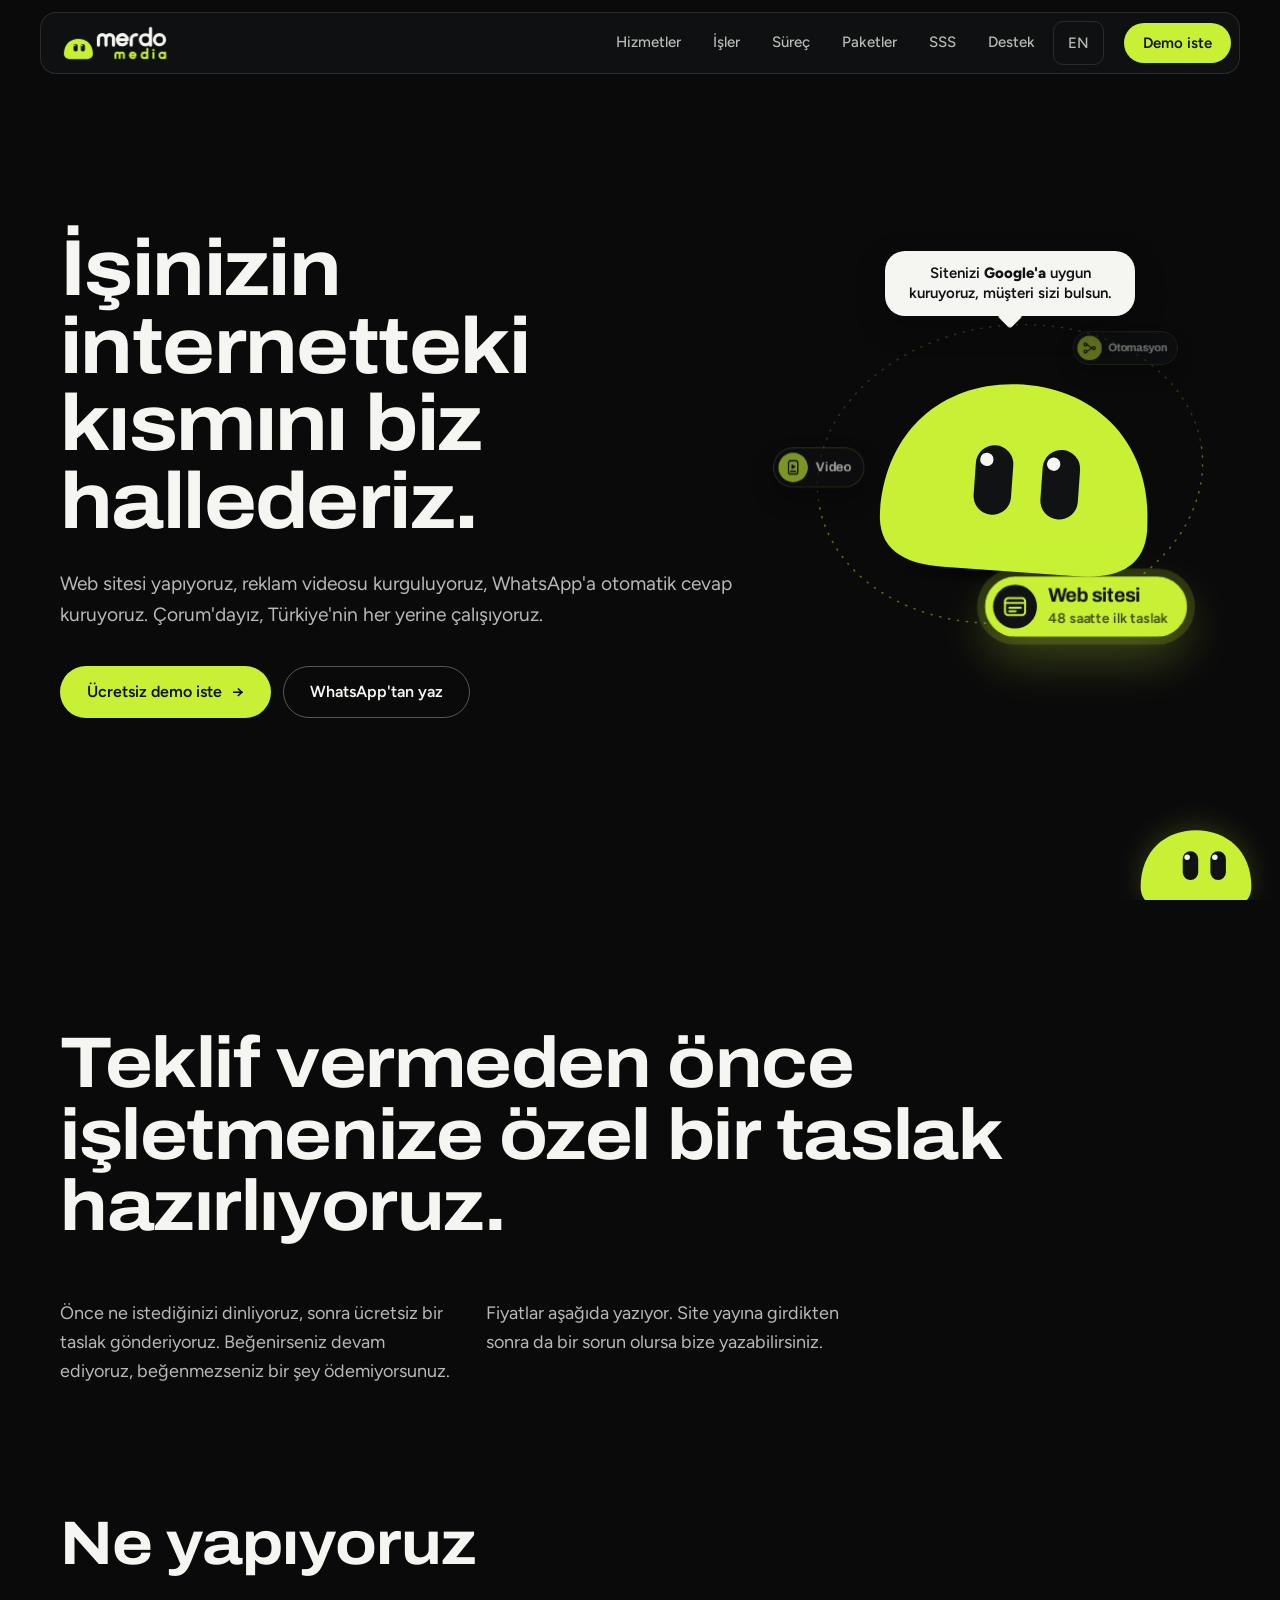
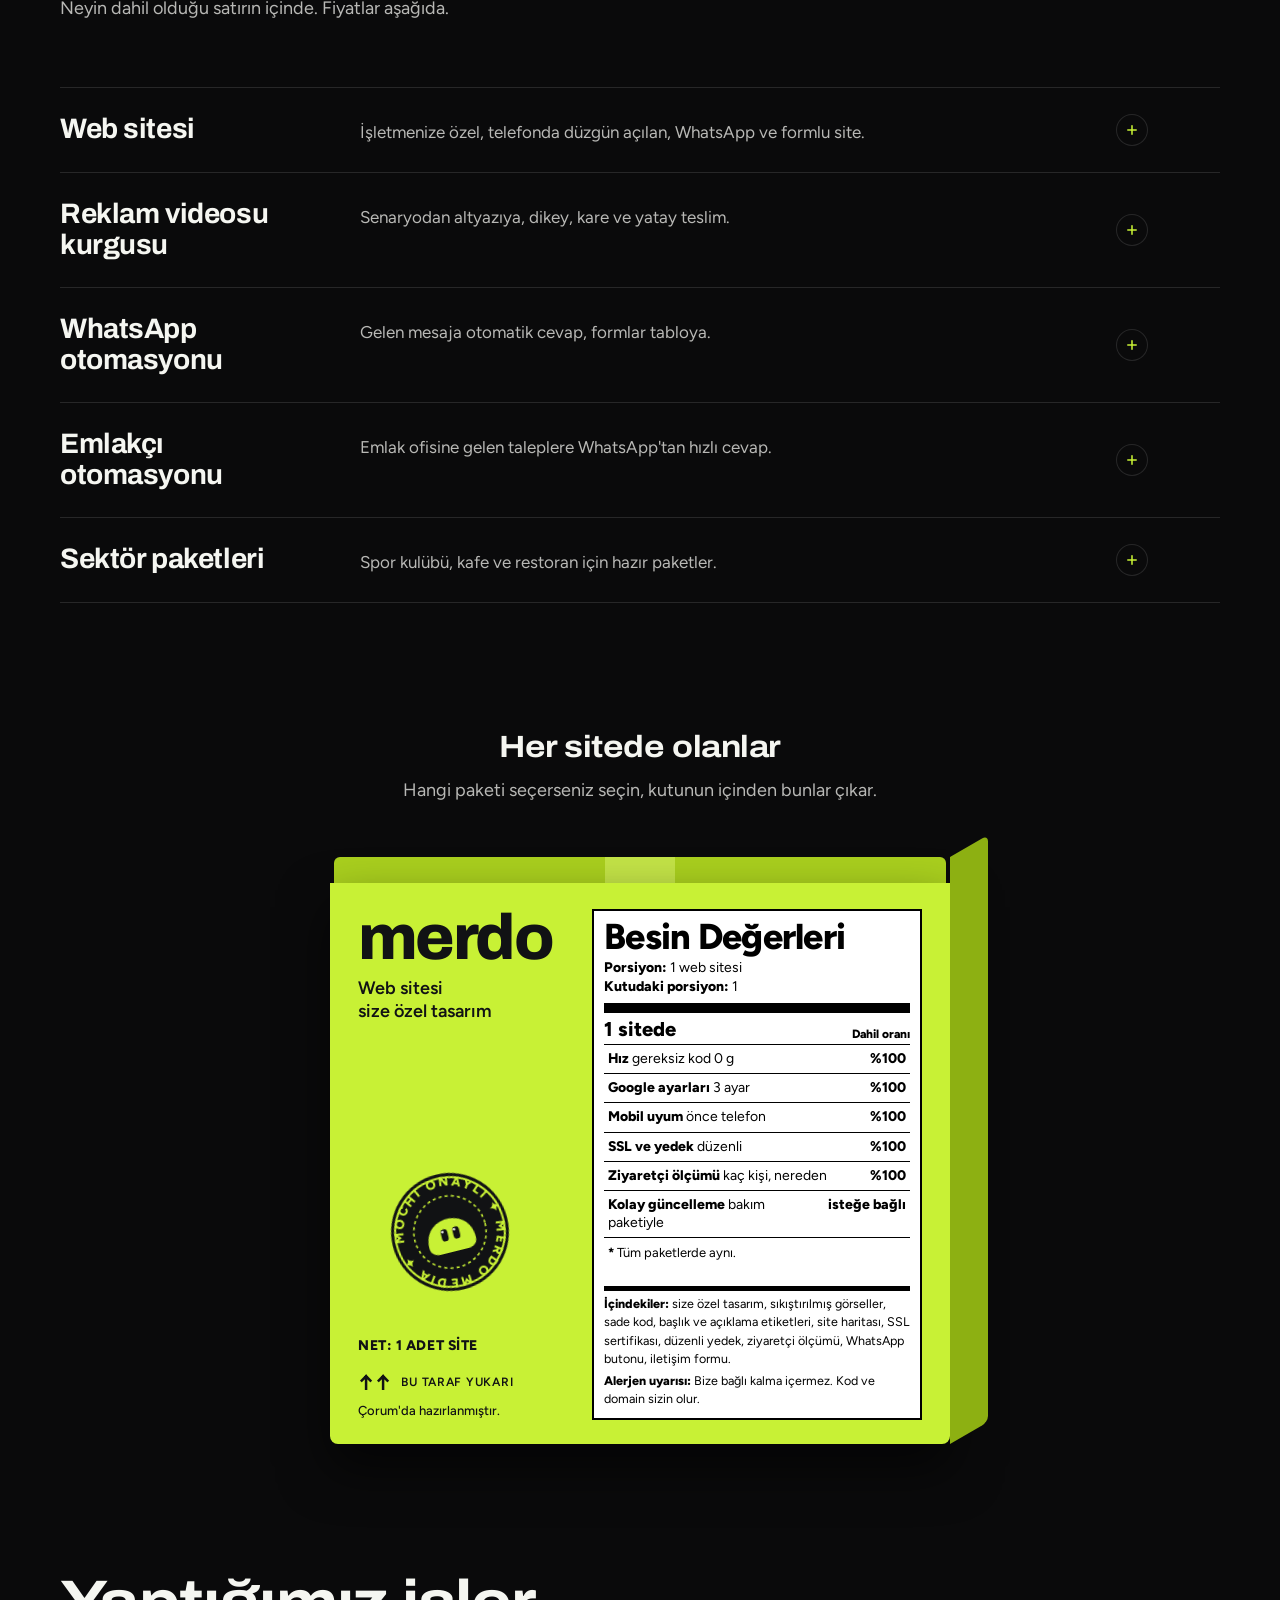
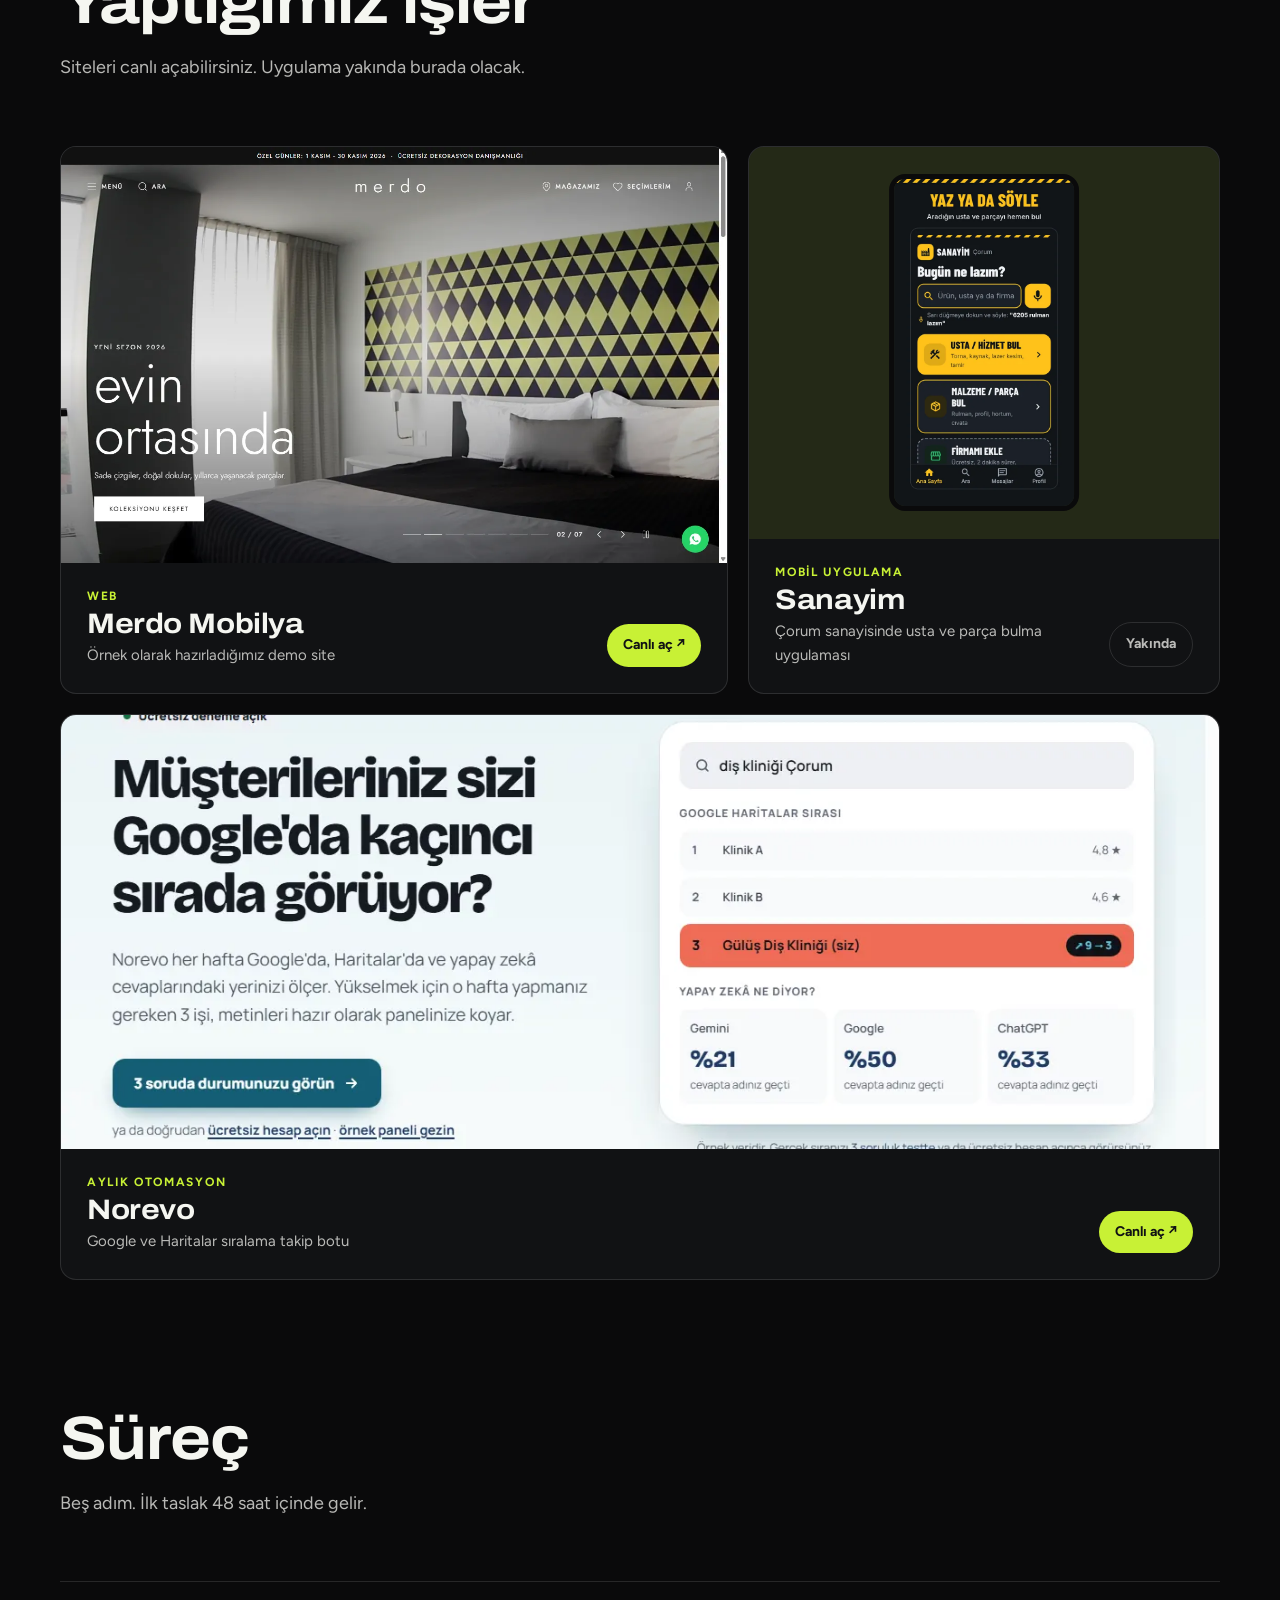
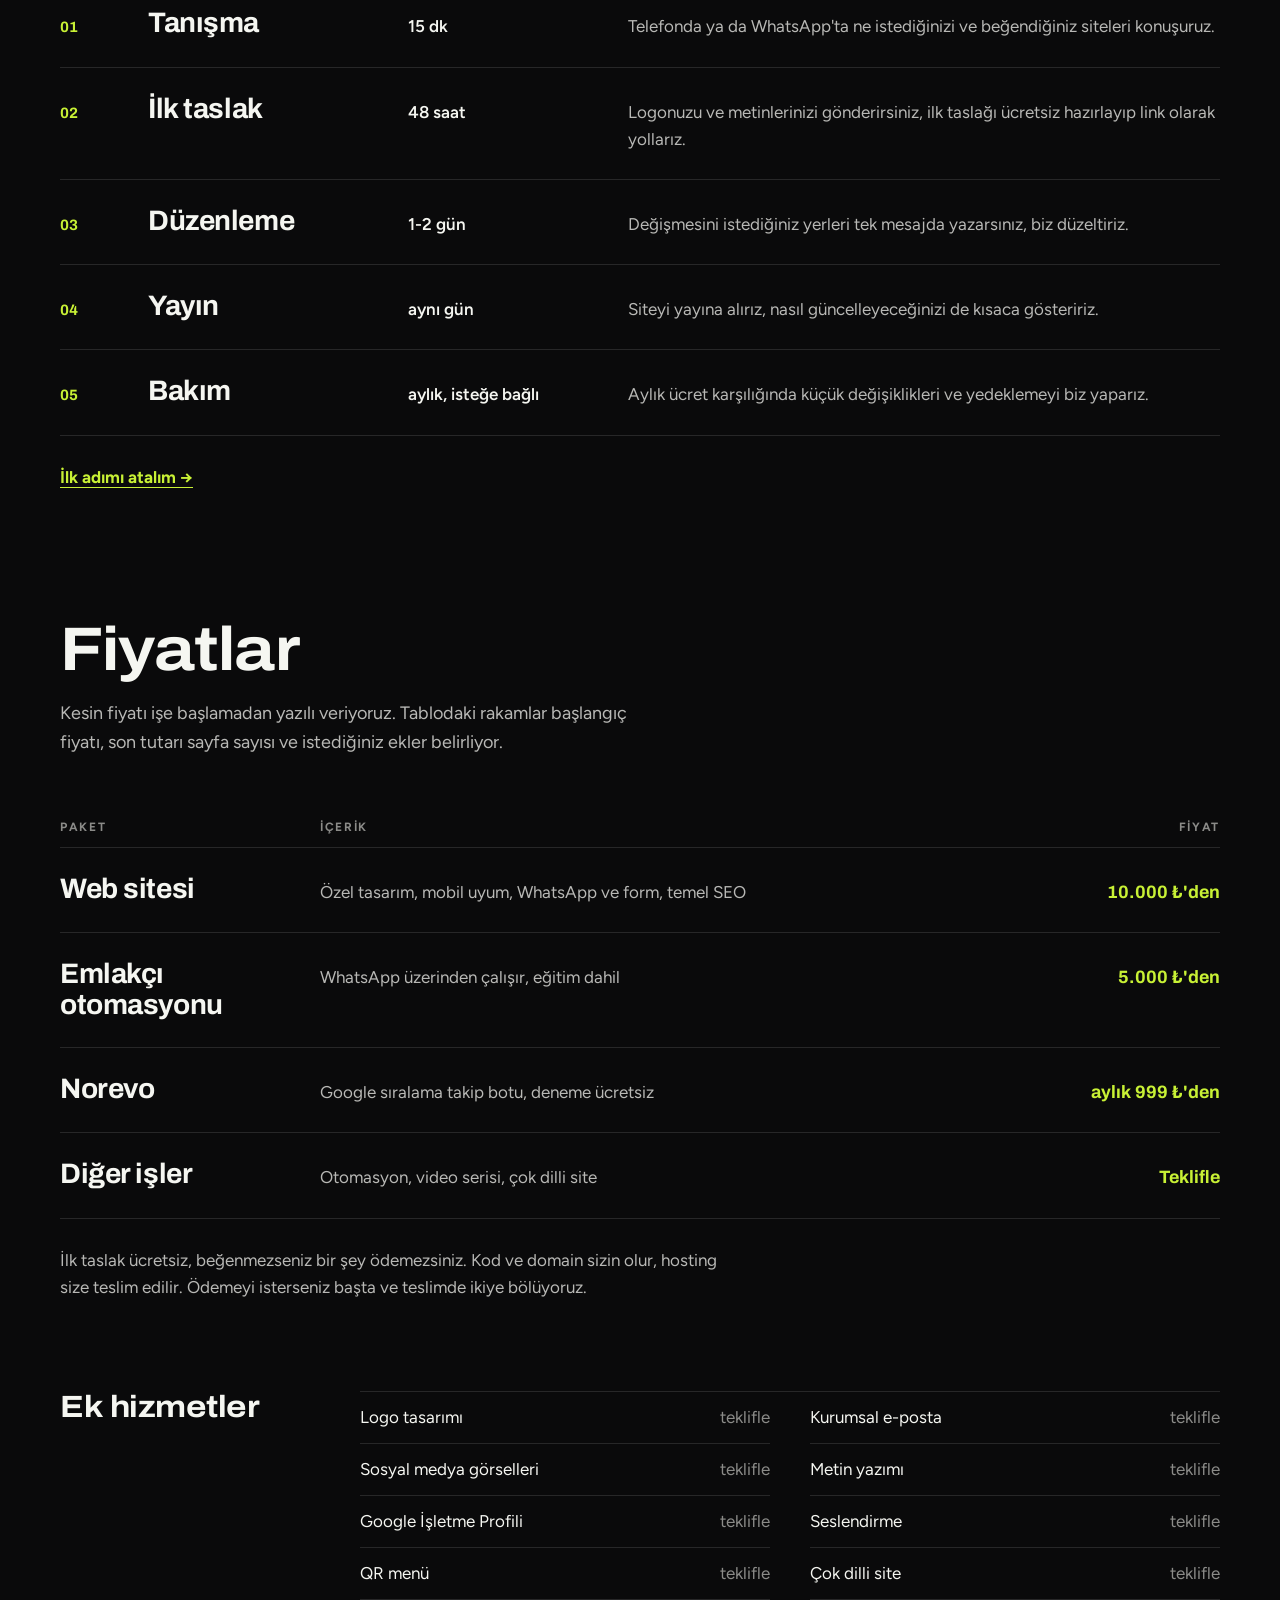
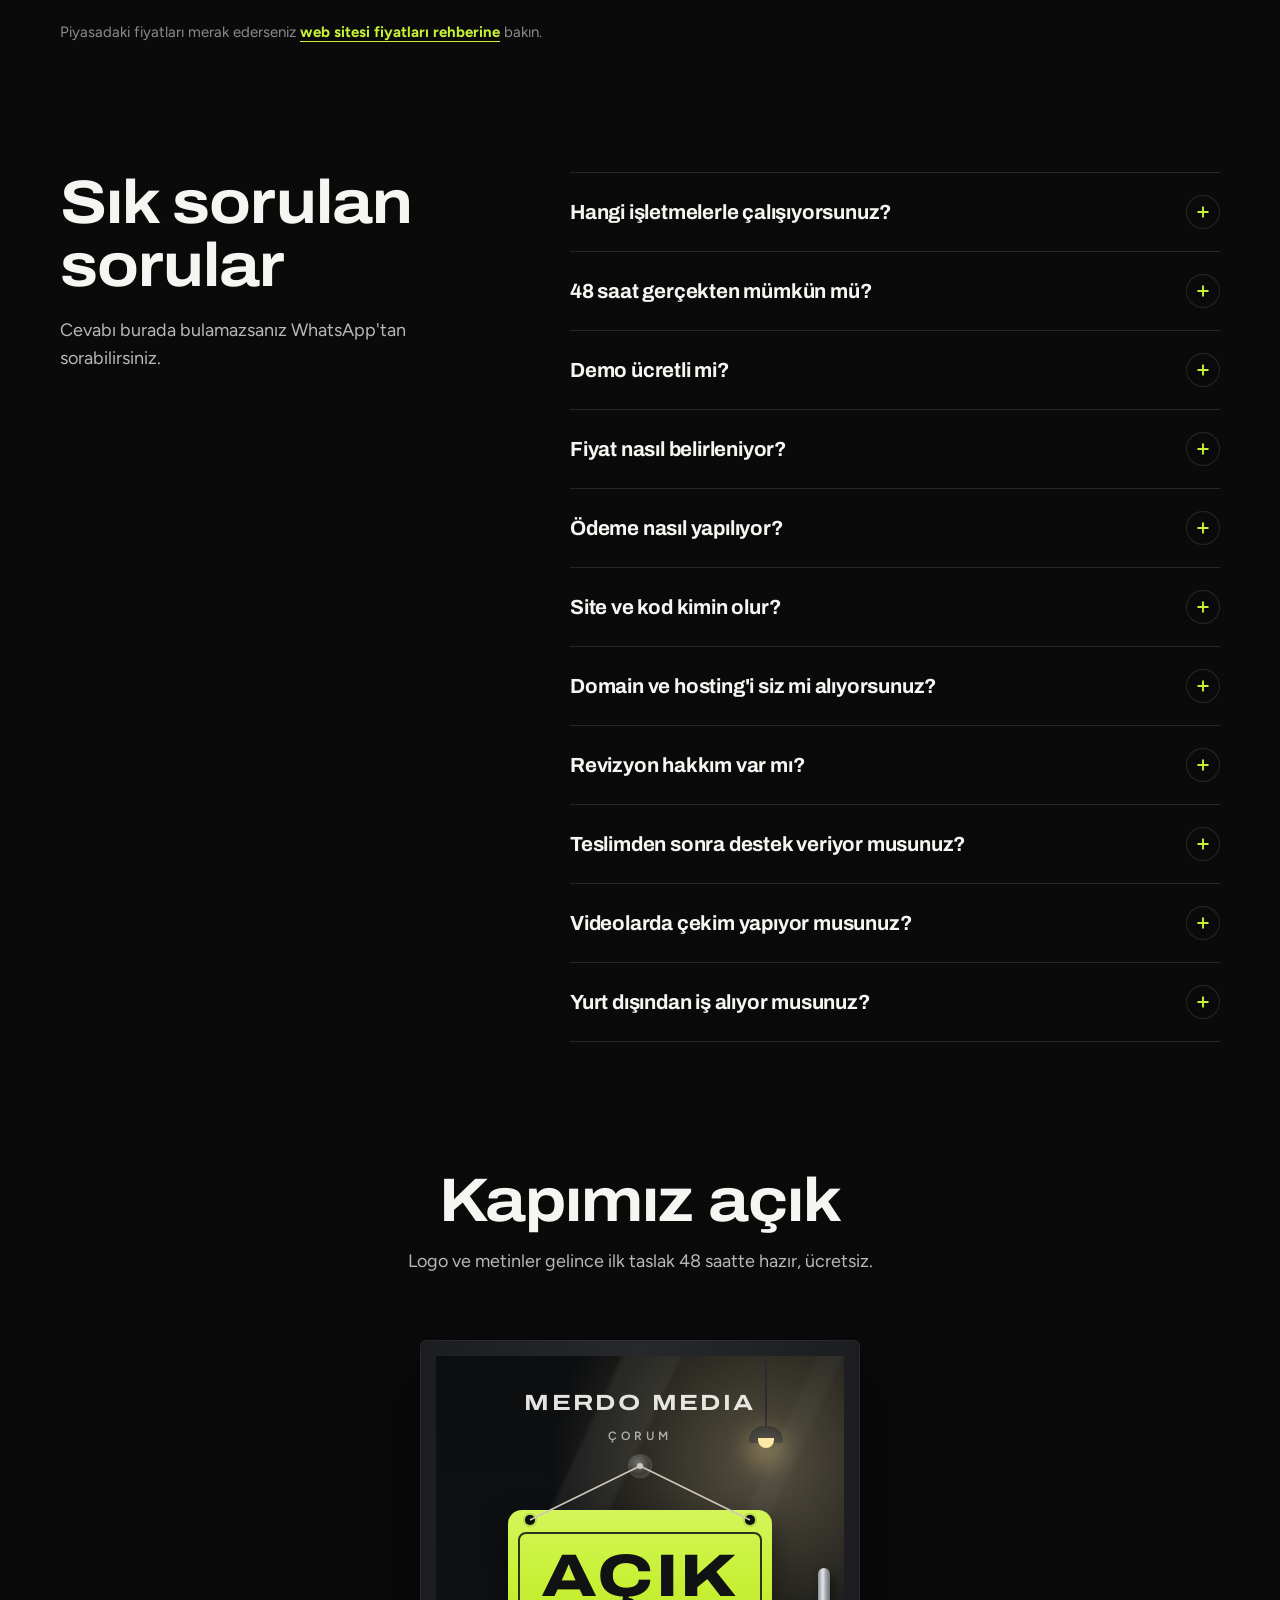
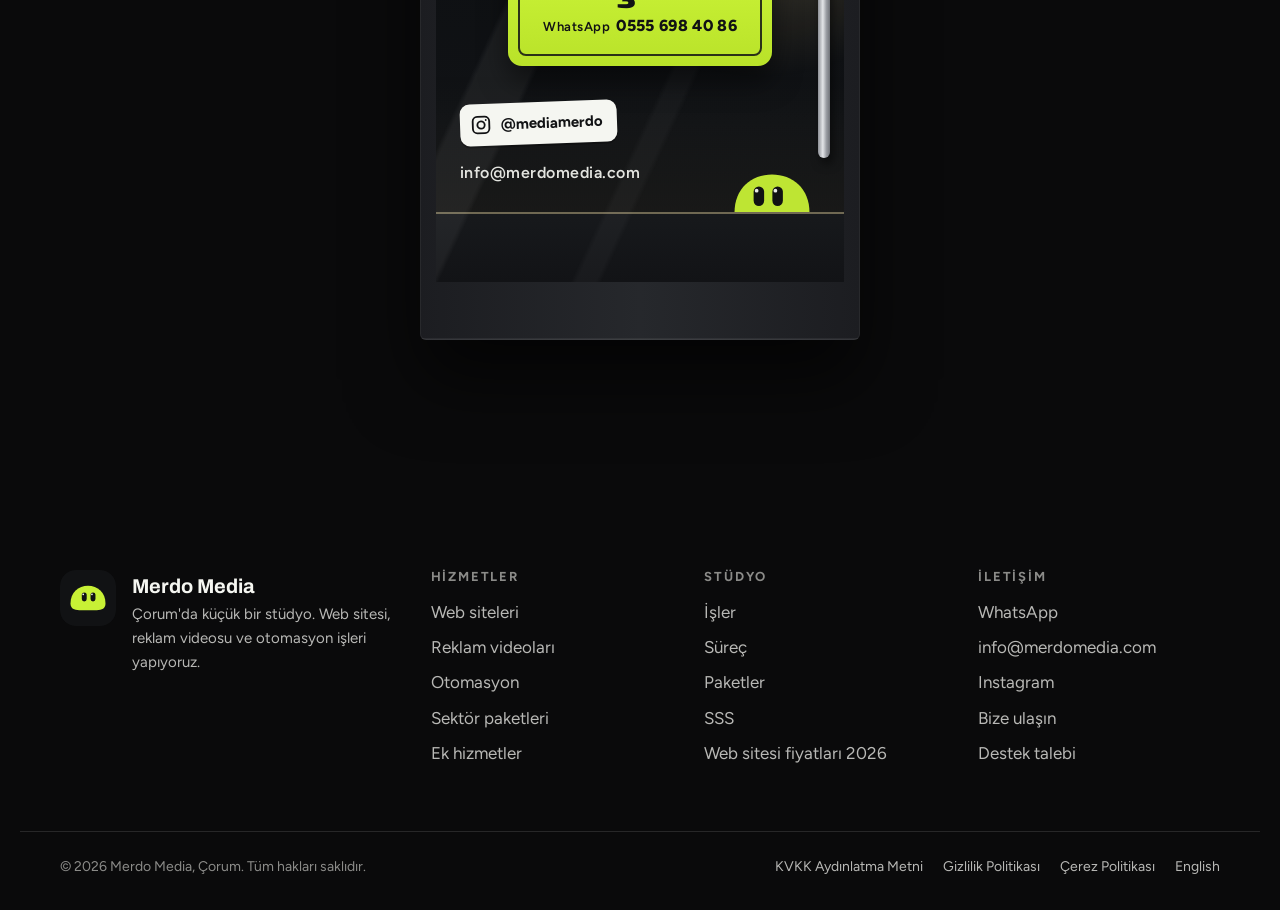
==== commit 799ada33: "Emlakçı otomasyonu satırına tanıtım videosu ekle Co-Authored-By: Claude Sonnet 5.5 <noreply@anthropi" ====
--- a/index.html
+++ b/index.html
@@ -27,7 +27,7 @@
 <link rel="preconnect" href="https://fonts.googleapis.com">
 <link rel="preconnect" href="https://fonts.gstatic.com" crossorigin>
 <link href="https://fonts.googleapis.com/css2?family=Archivo:wdth,wght@100..125,500..800&family=Figtree:wght@400;500;600;700;800&display=swap" rel="stylesheet">
-<link rel="stylesheet" href="assets/site.css?v=11">
+<link rel="stylesheet" href="assets/site.css?v=12">
 </head>
 <body>
 <a class="skip" href="#ana">İçeriğe geç</a>
@@ -142,6 +142,7 @@
         <summary class="lr"><span class="lr-n">Emlakçı otomasyonu</span><span class="lr-d">Emlak ofisine gelen taleplere WhatsApp'tan hızlı cevap.</span></summary>
         <div class="svc-body">
           <div><p class="svc-h">Dahil</p><ul><li>Gelen taleplere hızlı cevap</li><li>WhatsApp üzerinden çalışır</li><li>Kurulum ve kullanım eğitimi</li><li>Kapsam ofisinize göre</li></ul></div>
+          <video class="svc-video" controls playsinline preload="none" poster="assets/ig/video/emlak-reklam-kapak.jpg" width="1080" height="1920" aria-label="Emlakçı otomasyonu tanıtım videosu"><source src="assets/ig/video/emlak-reklam.mp4" type="video/mp4"></video>
           <a class="txt-link" href="https://wa.me/905556984086" data-wa-t="Merhaba, emlakçı otomasyonu hakkında bilgi almak istiyorum.">WhatsApp'tan sor →</a>
         </div>
       </details>
--- a/assets/site.css
+++ b/assets/site.css
@@ -364,6 +364,7 @@
 .svc-body li::before{content:"+";display:inline-block;width:20px;color:var(--lime);font-weight:700}
 .svc-body .svc-no li{color:var(--t2)}
 .svc-body .svc-no li::before{content:"–";color:var(--t3)}
+.svc-video{width:100%;max-width:300px;height:auto;aspect-ratio:9/16;border-radius:var(--r);background:var(--night)}
 .svc-tip{grid-column:1/-1;color:var(--t2)}
 .svc-body .txt-link{grid-column:1/-1;justify-self:start}
 .steps .lr{grid-template-columns:48px 220px 180px minmax(0,1fr)}
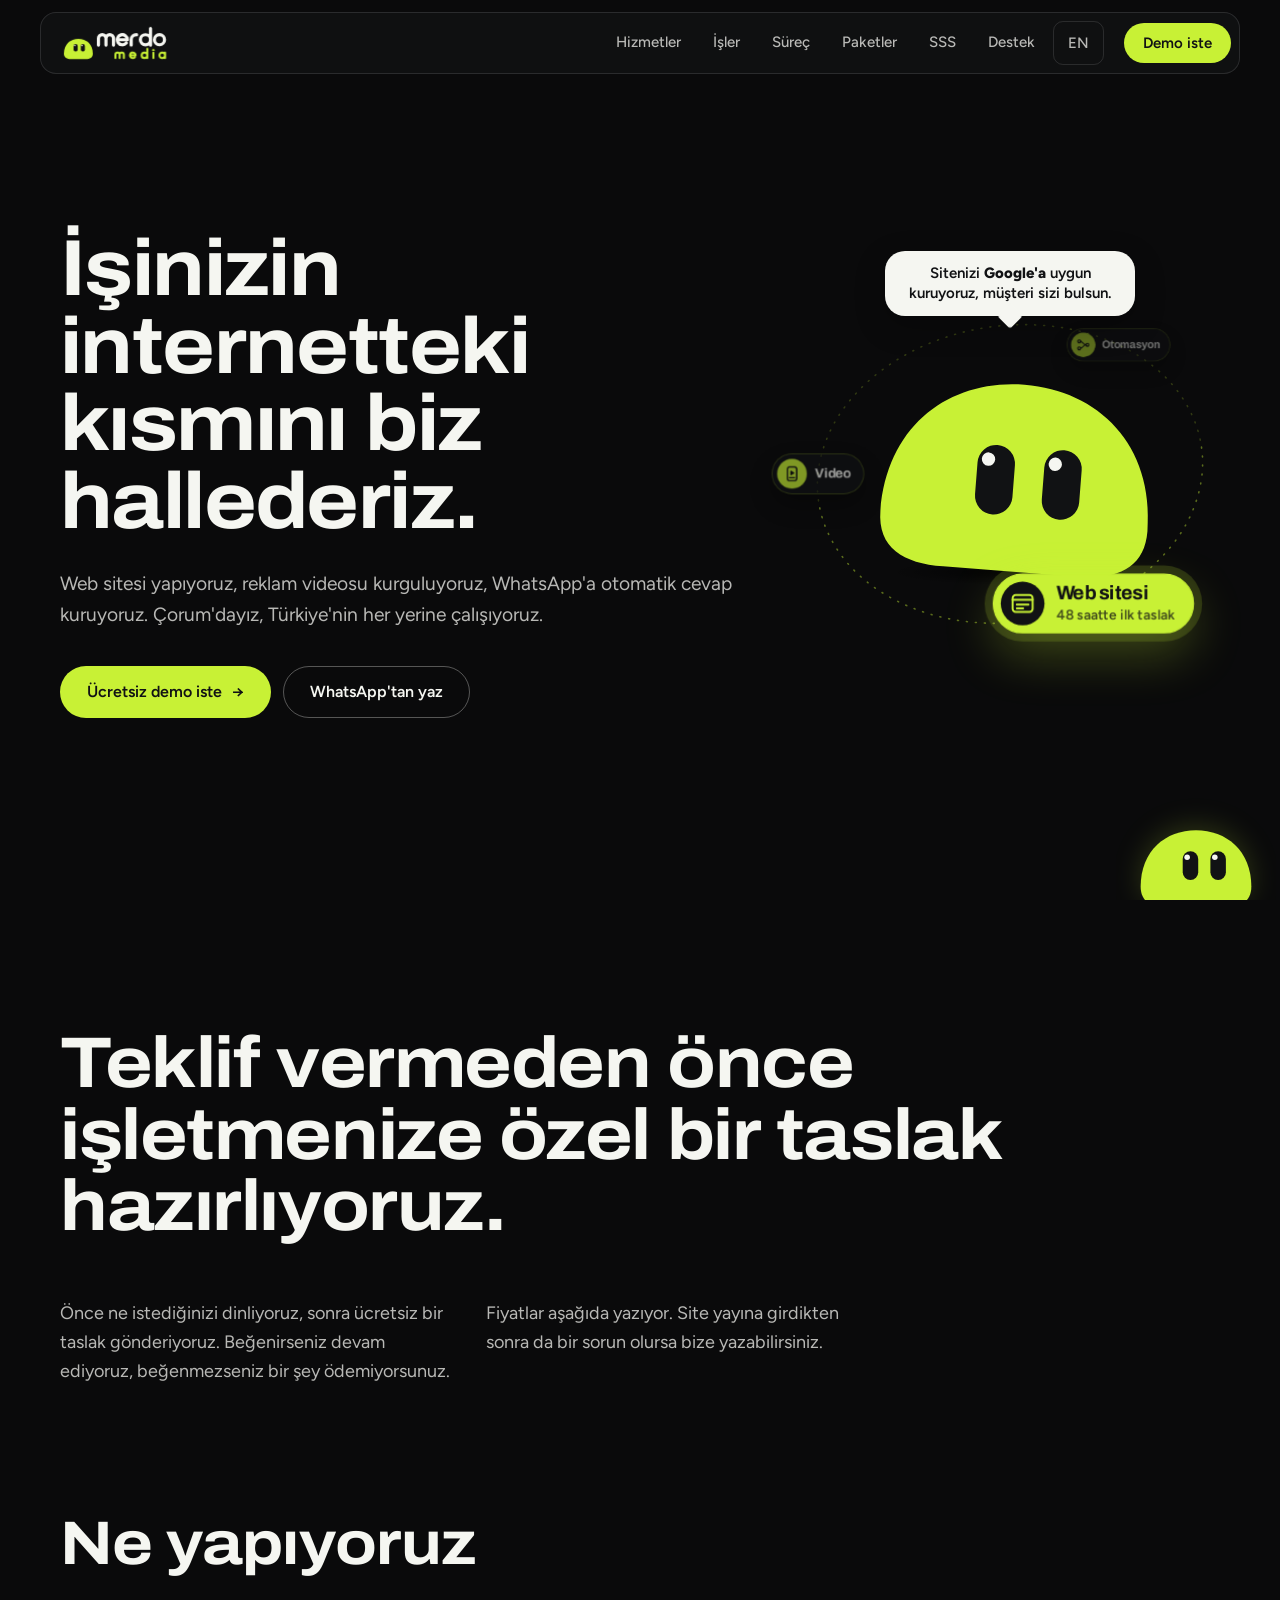
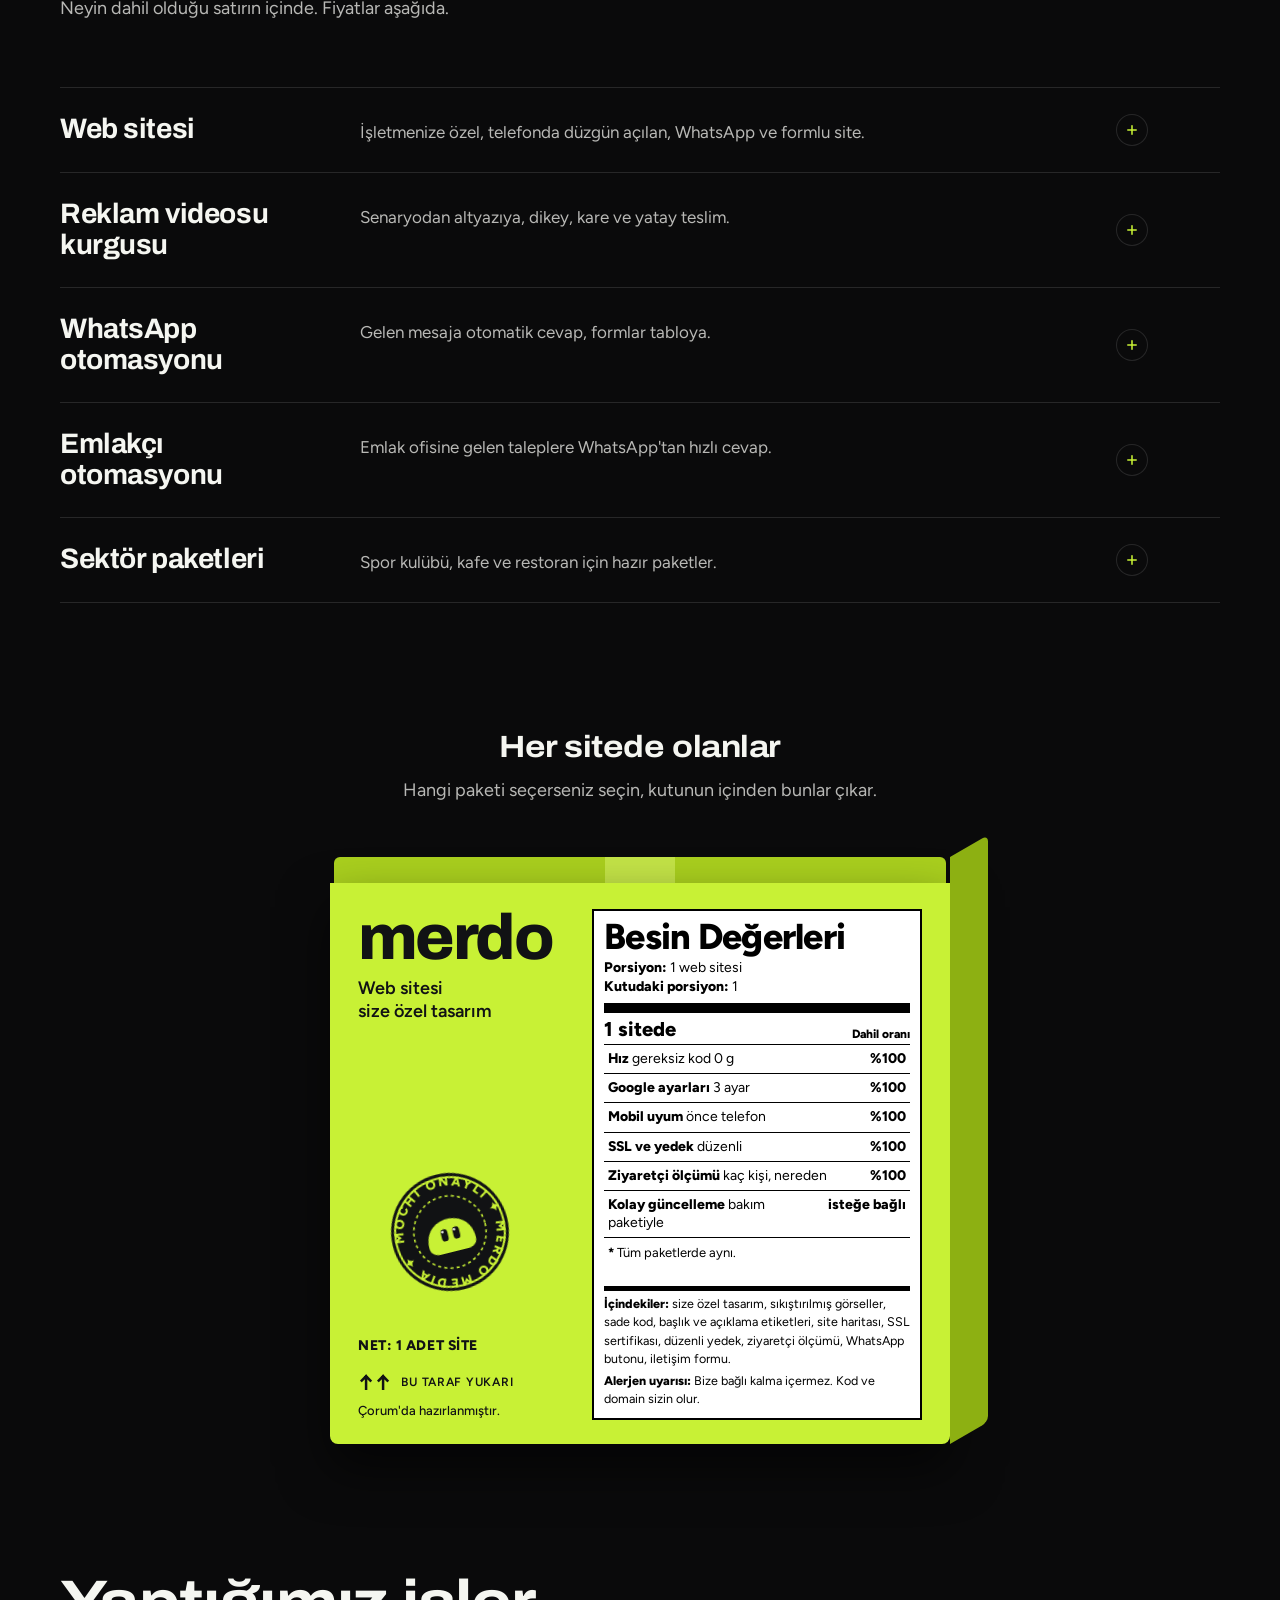
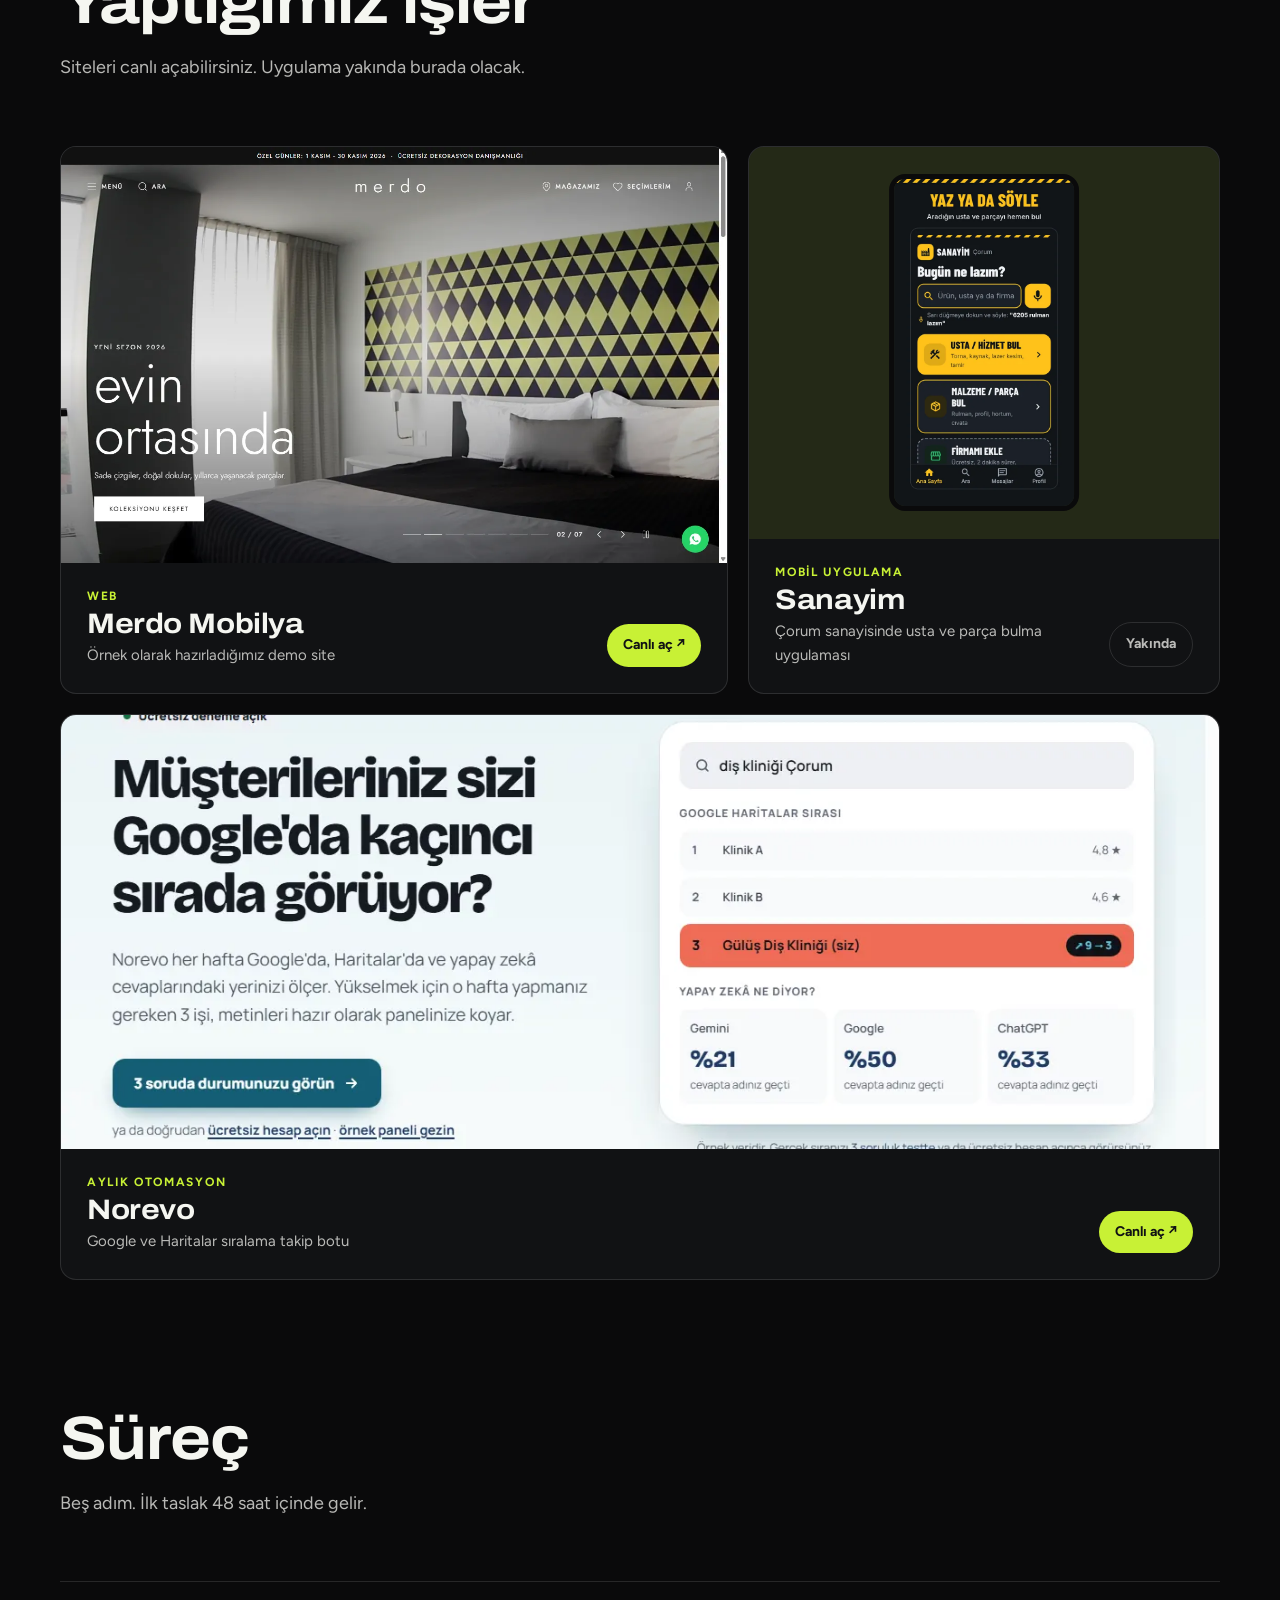
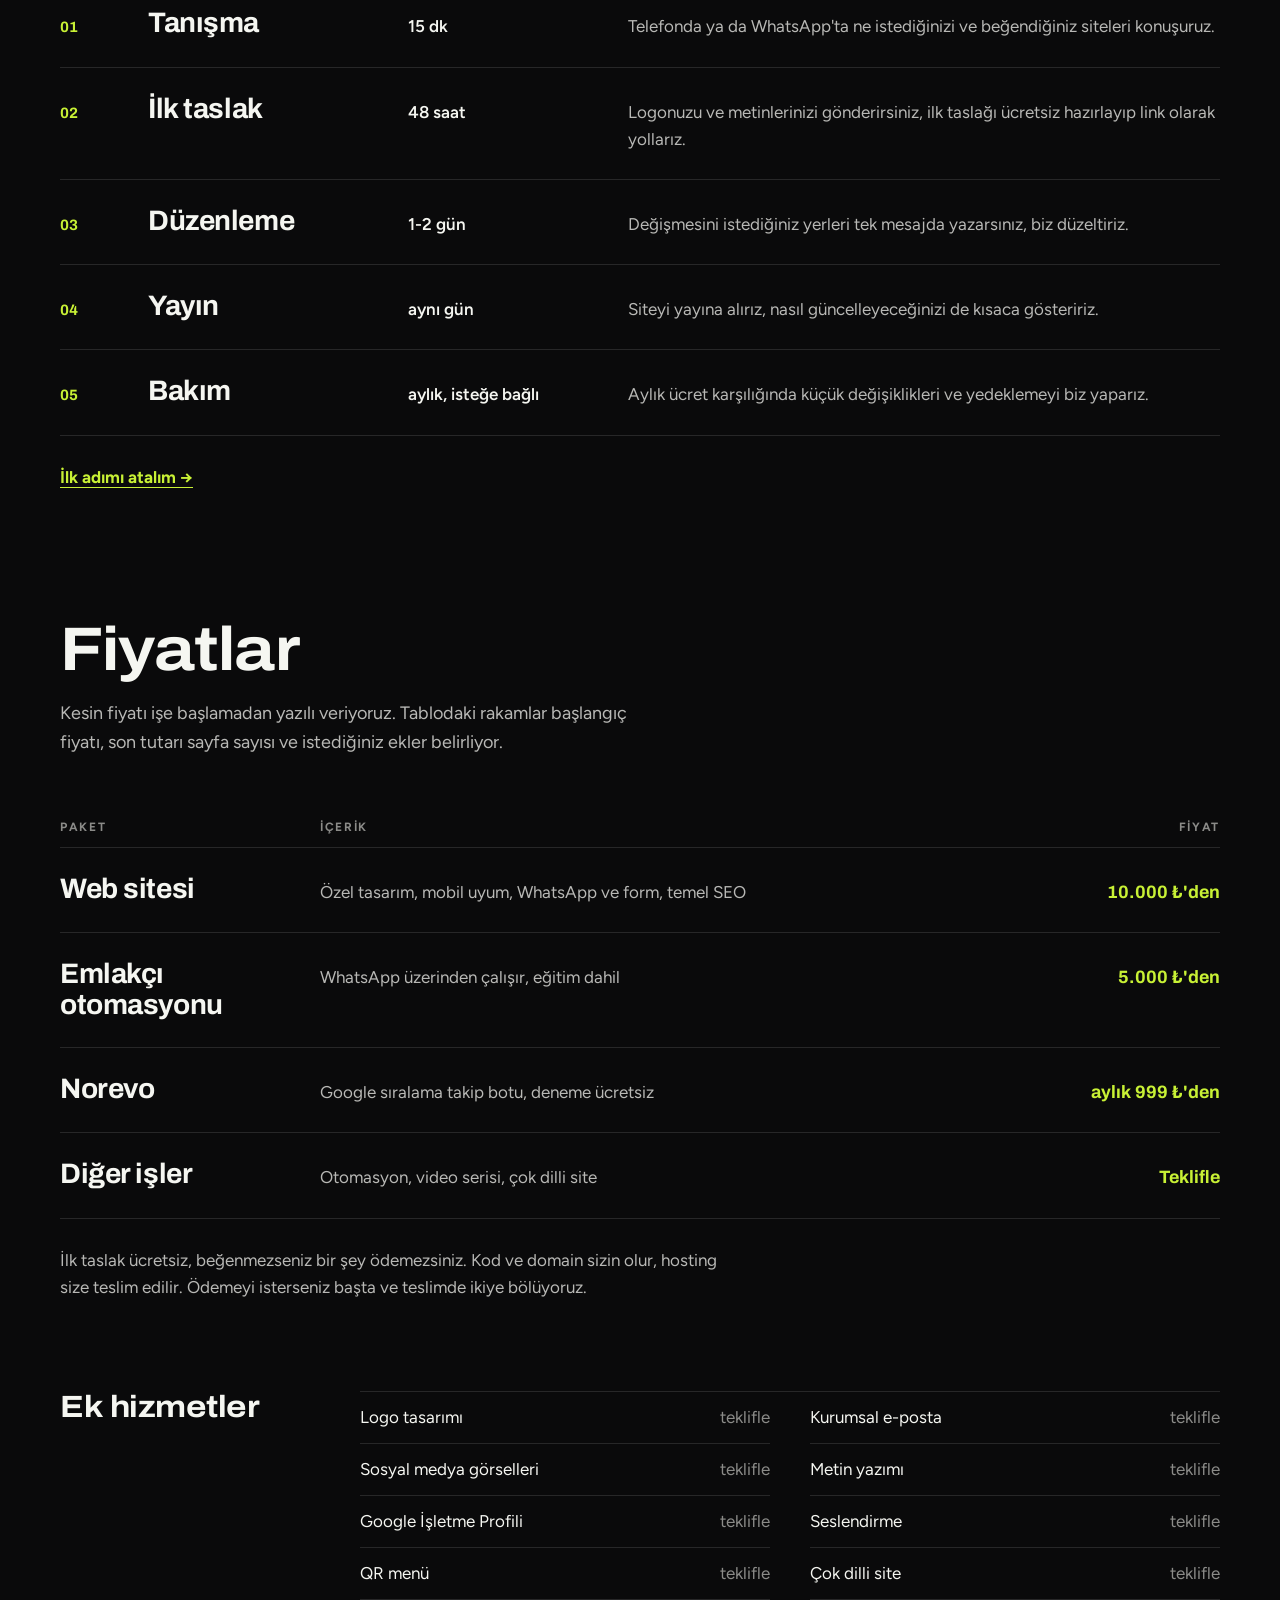
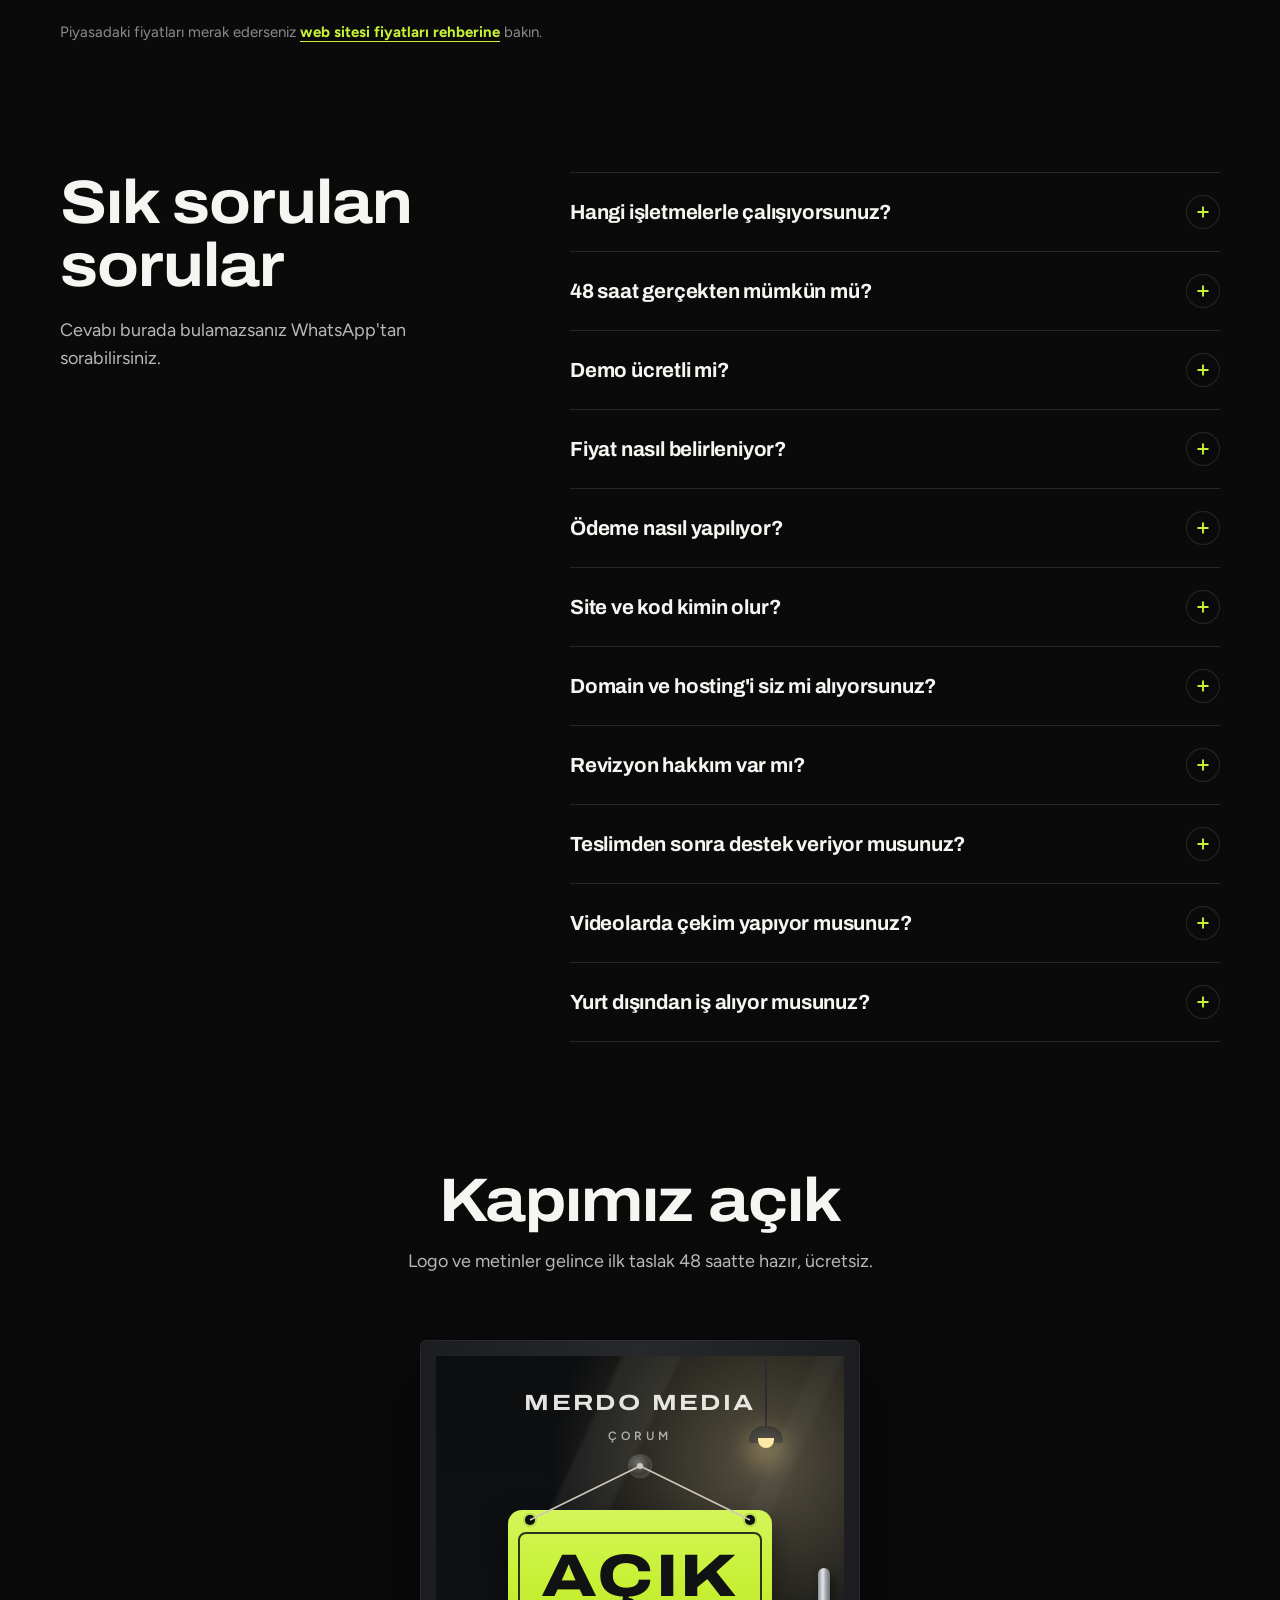
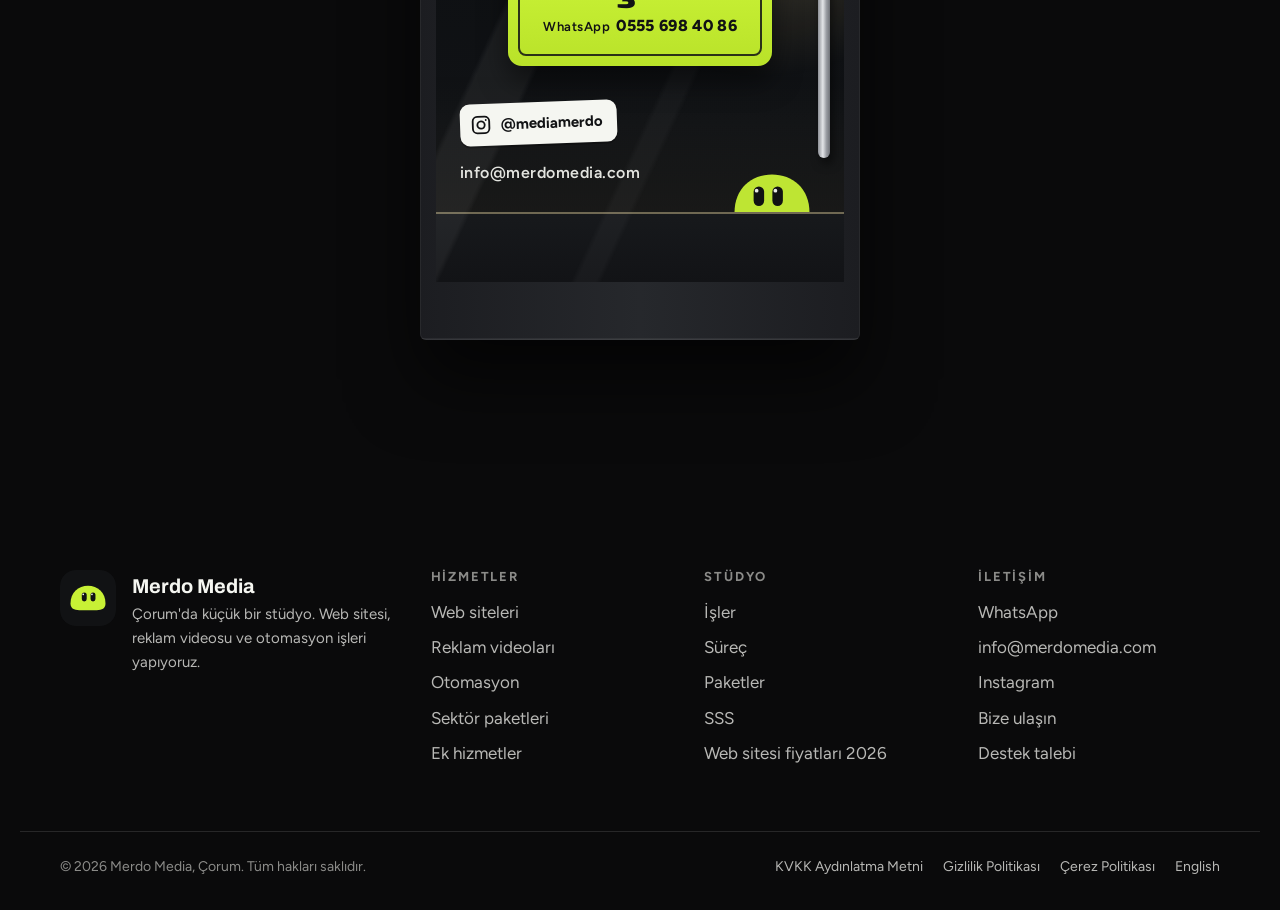
==== commit bc758a8e: "Mobilde yatay taşmayı düzelt: html overflow-x:clip, site.css v=13 Co-Authored-By: Claude Sonnet 5.5 " ====
--- a/index.html
+++ b/index.html
@@ -27,7 +27,7 @@
 <link rel="preconnect" href="https://fonts.googleapis.com">
 <link rel="preconnect" href="https://fonts.gstatic.com" crossorigin>
 <link href="https://fonts.googleapis.com/css2?family=Archivo:wdth,wght@100..125,500..800&family=Figtree:wght@400;500;600;700;800&display=swap" rel="stylesheet">
-<link rel="stylesheet" href="assets/site.css?v=12">
+<link rel="stylesheet" href="assets/site.css?v=13">
 </head>
 <body>
 <a class="skip" href="#ana">İçeriğe geç</a>
--- a/assets/site.css
+++ b/assets/site.css
@@ -11,7 +11,7 @@
   --r:clamp(16px,2vw,24px);
 }
 *{box-sizing:border-box}
-html{scroll-behavior:smooth;-webkit-text-size-adjust:100%}
+html{scroll-behavior:smooth;-webkit-text-size-adjust:100%;overflow-x:clip}
 body{margin:0;background:var(--night);color:var(--paper);font:400 17px/1.6 var(--body);overflow-x:hidden}
 img{max-width:100%;display:block}
 a{color:inherit}
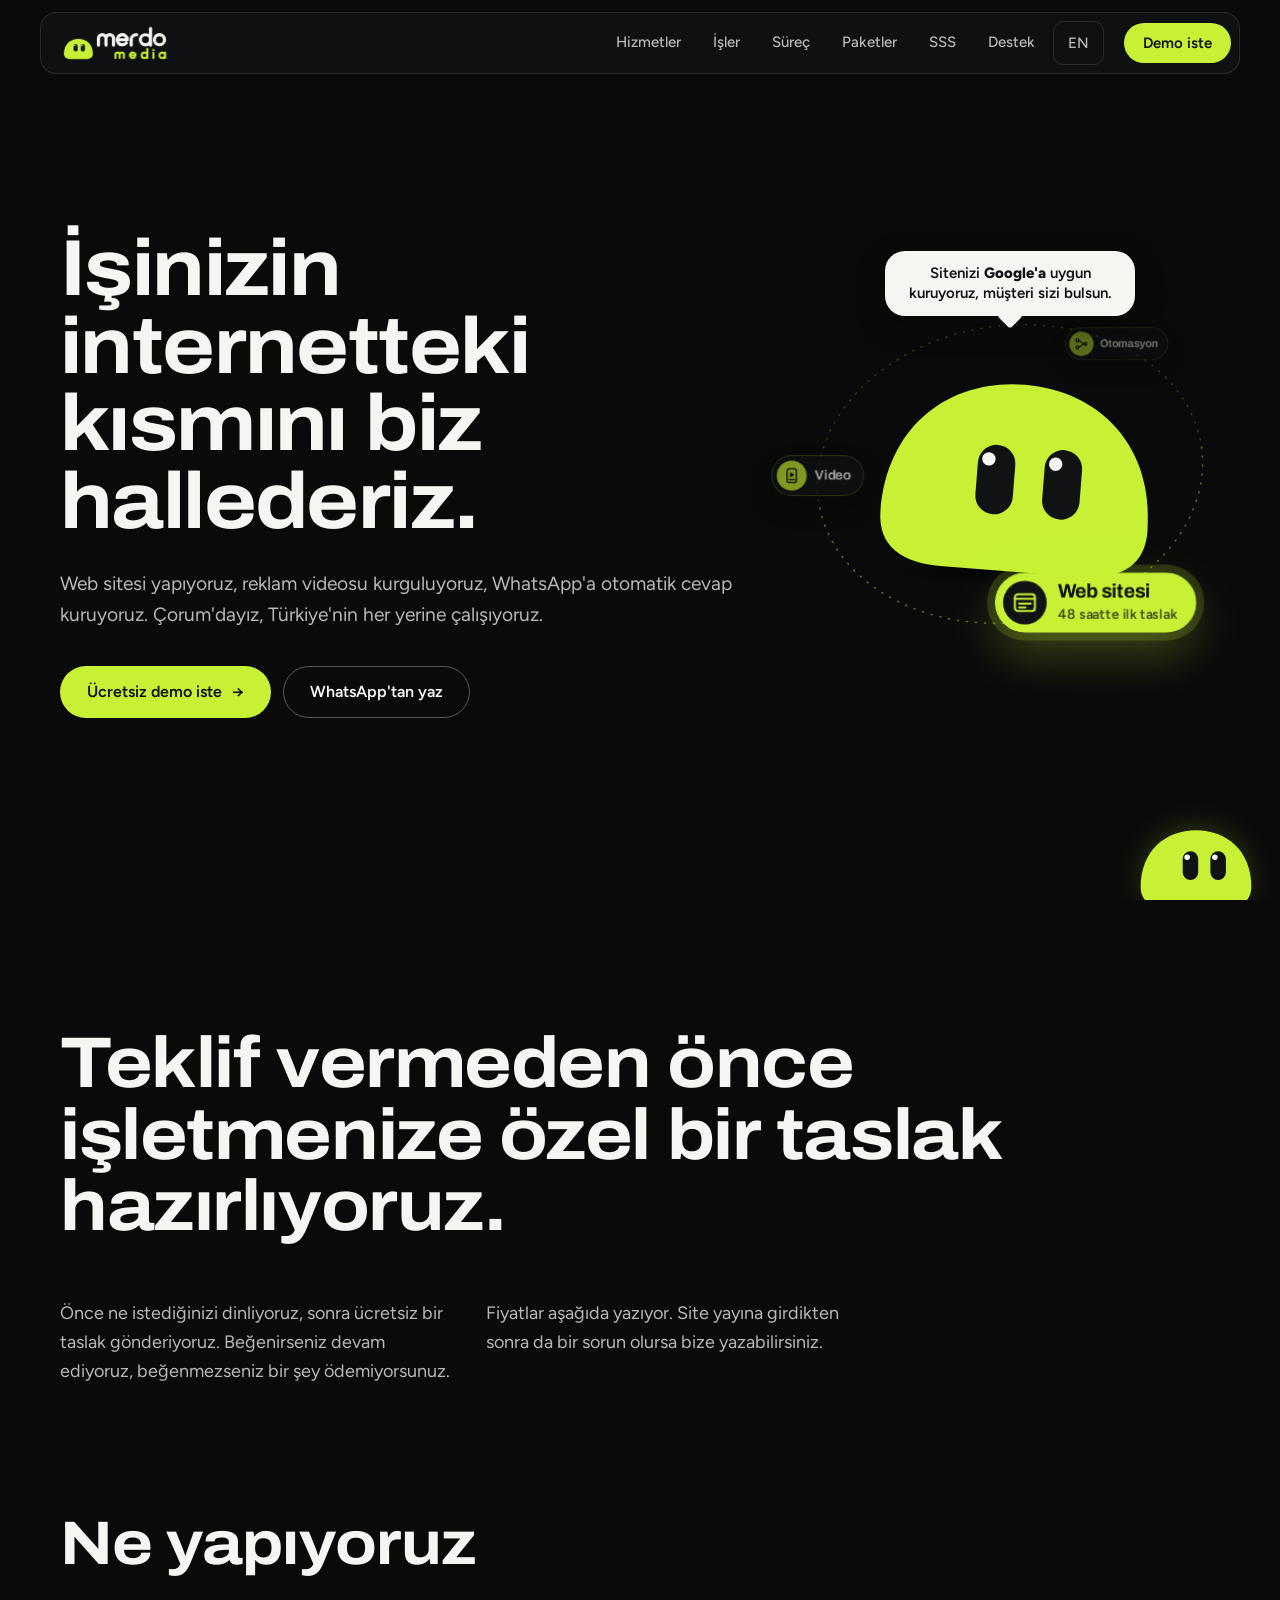
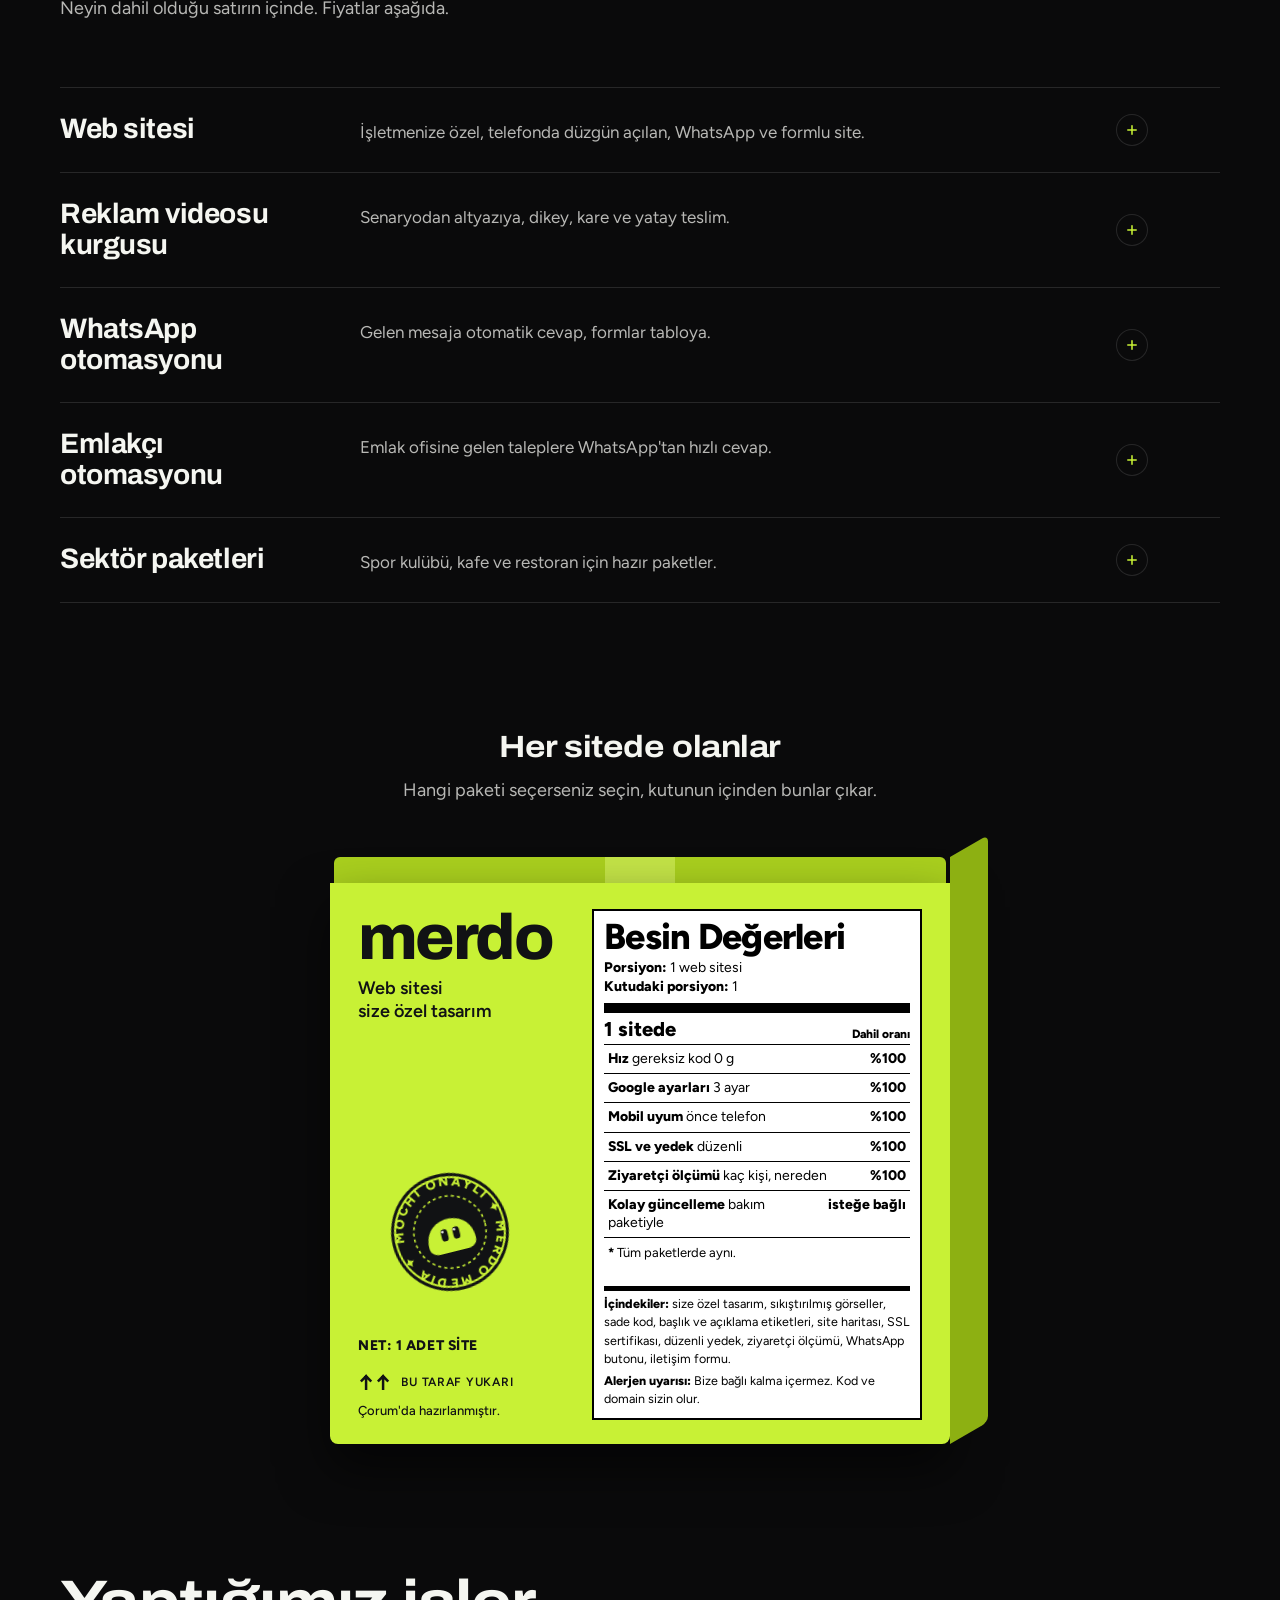
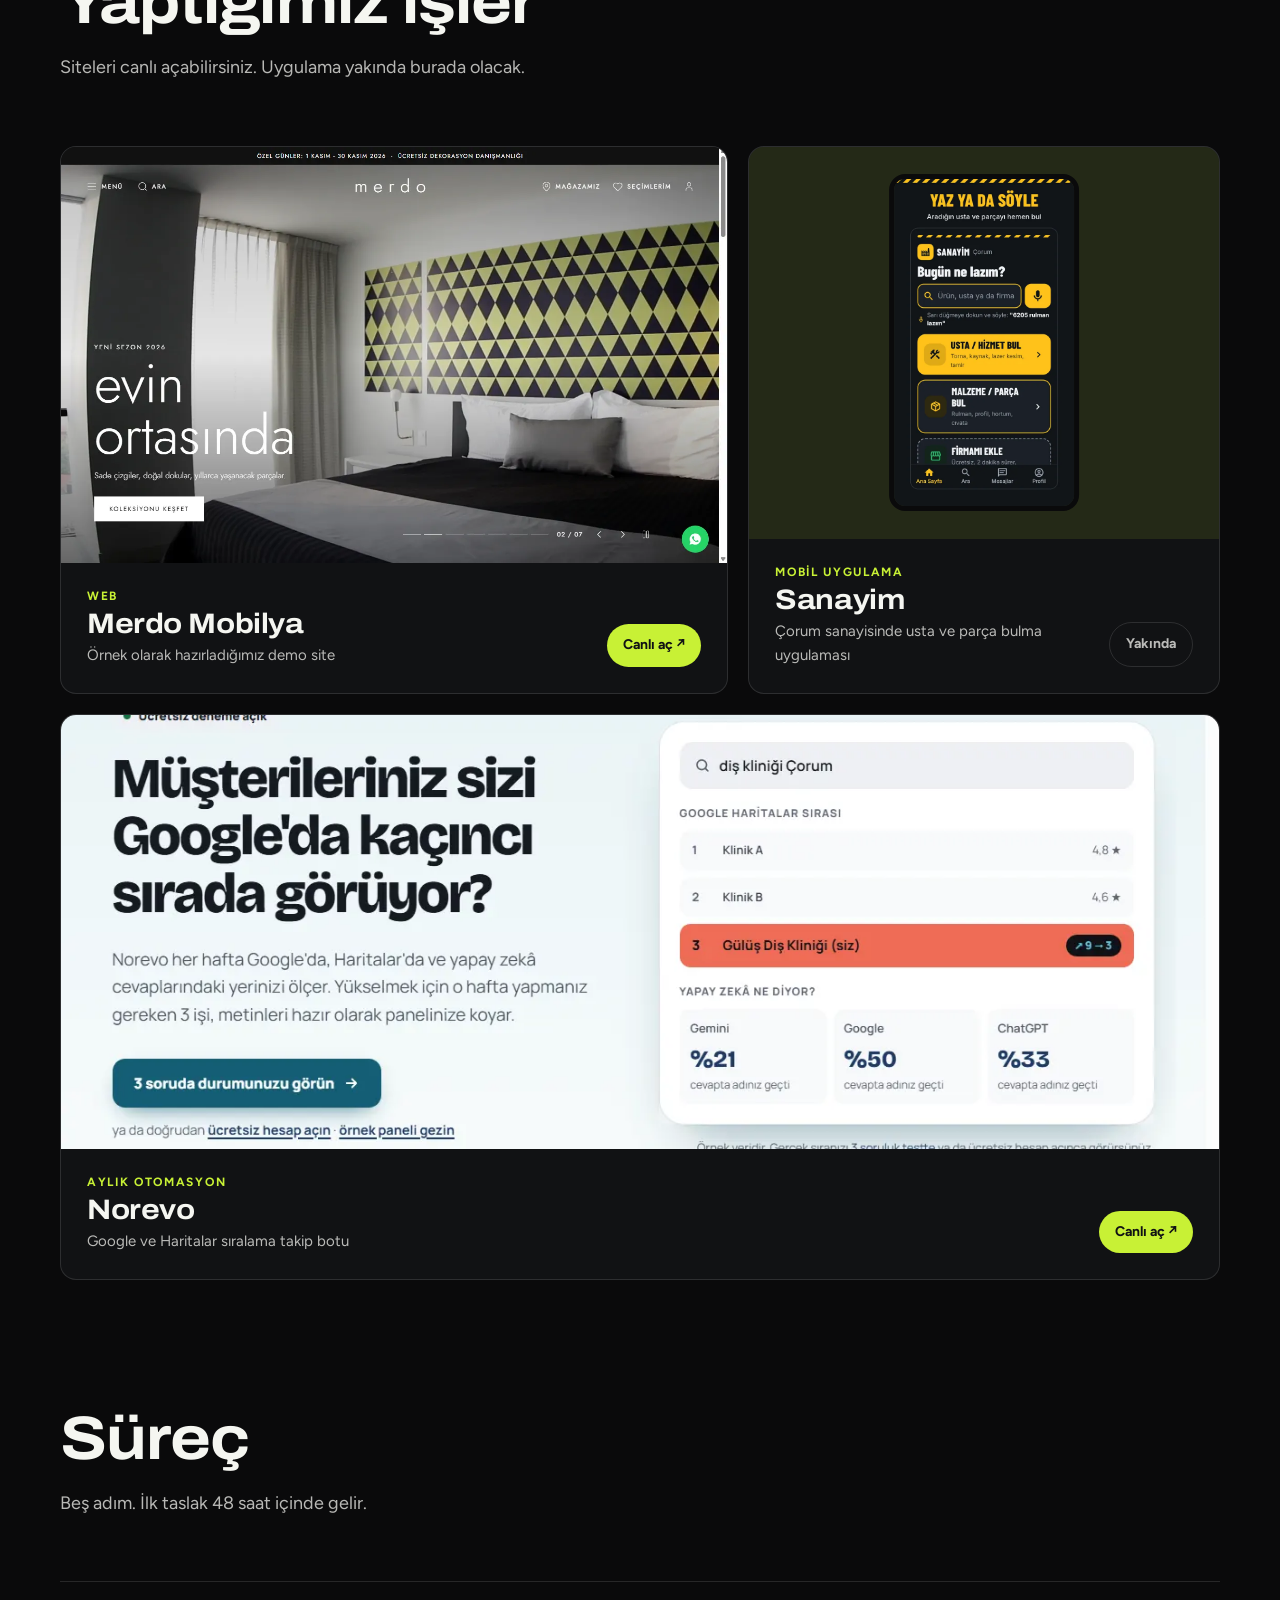
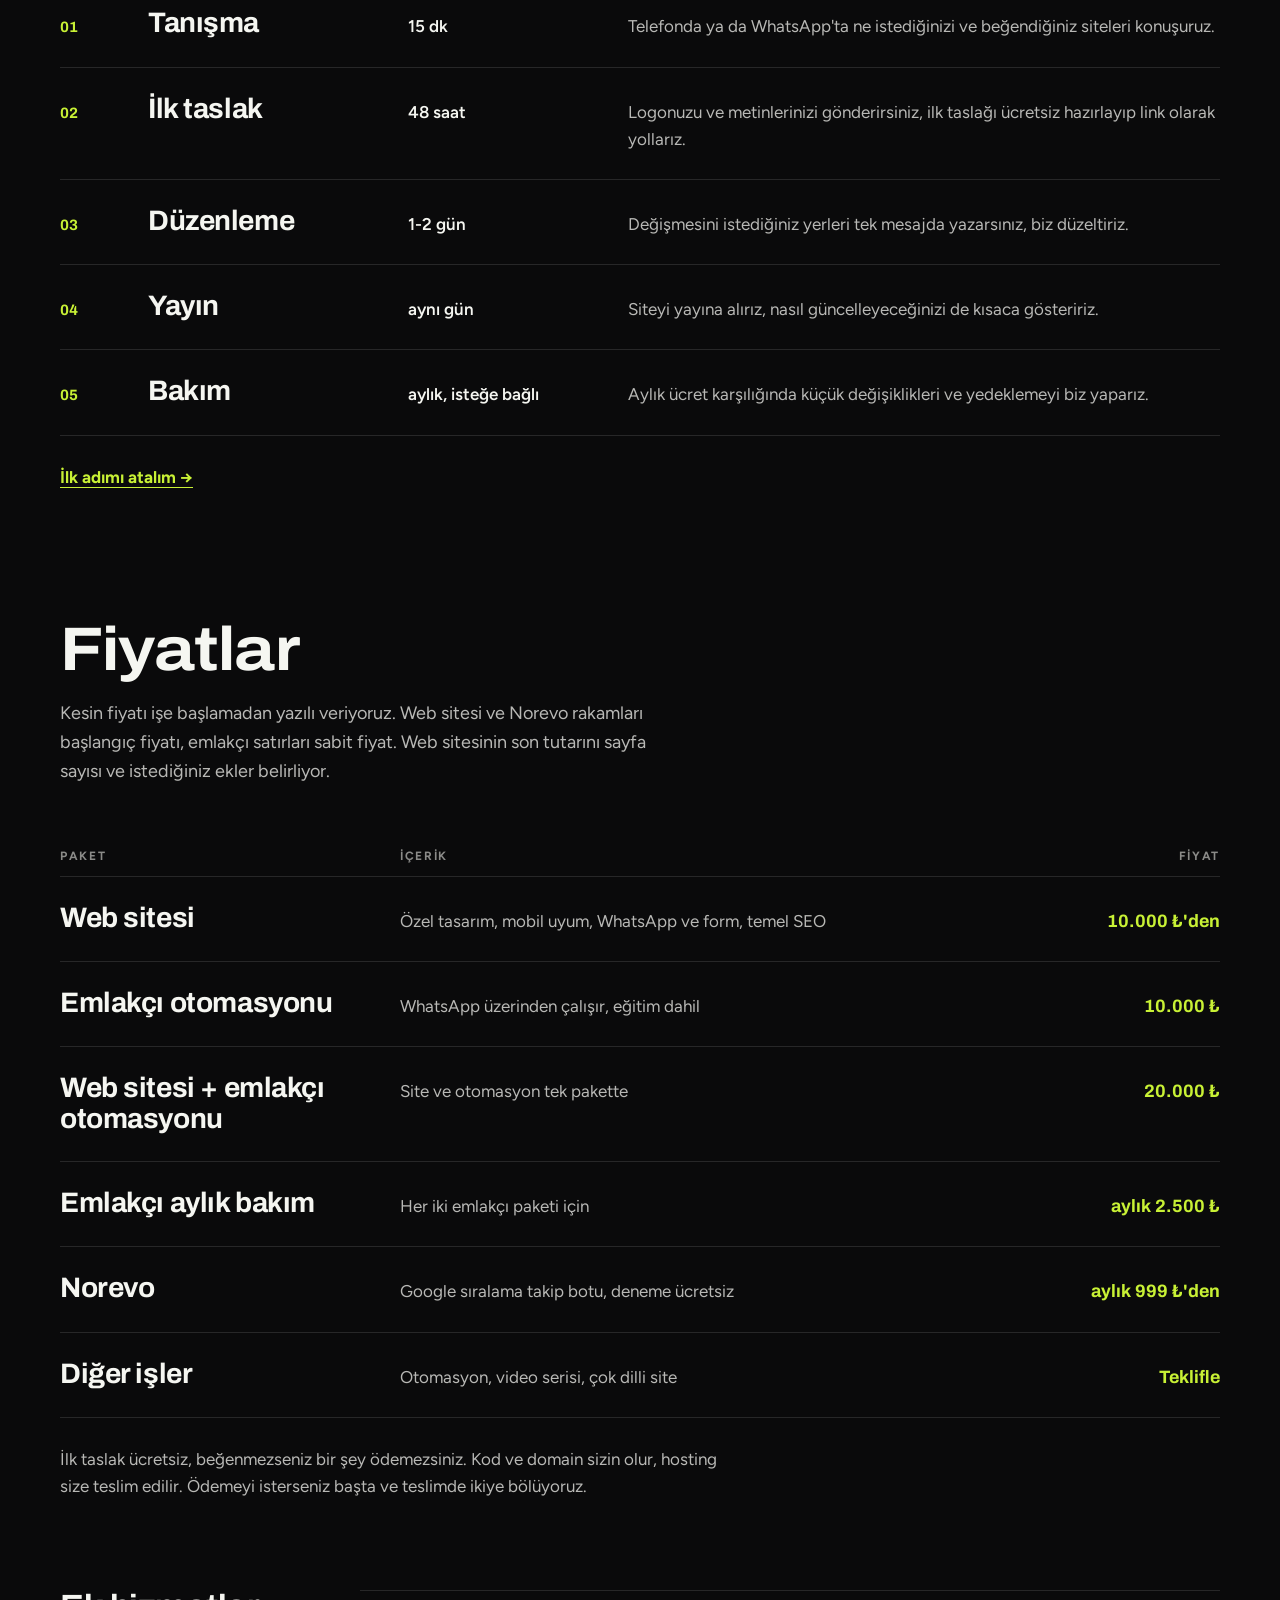
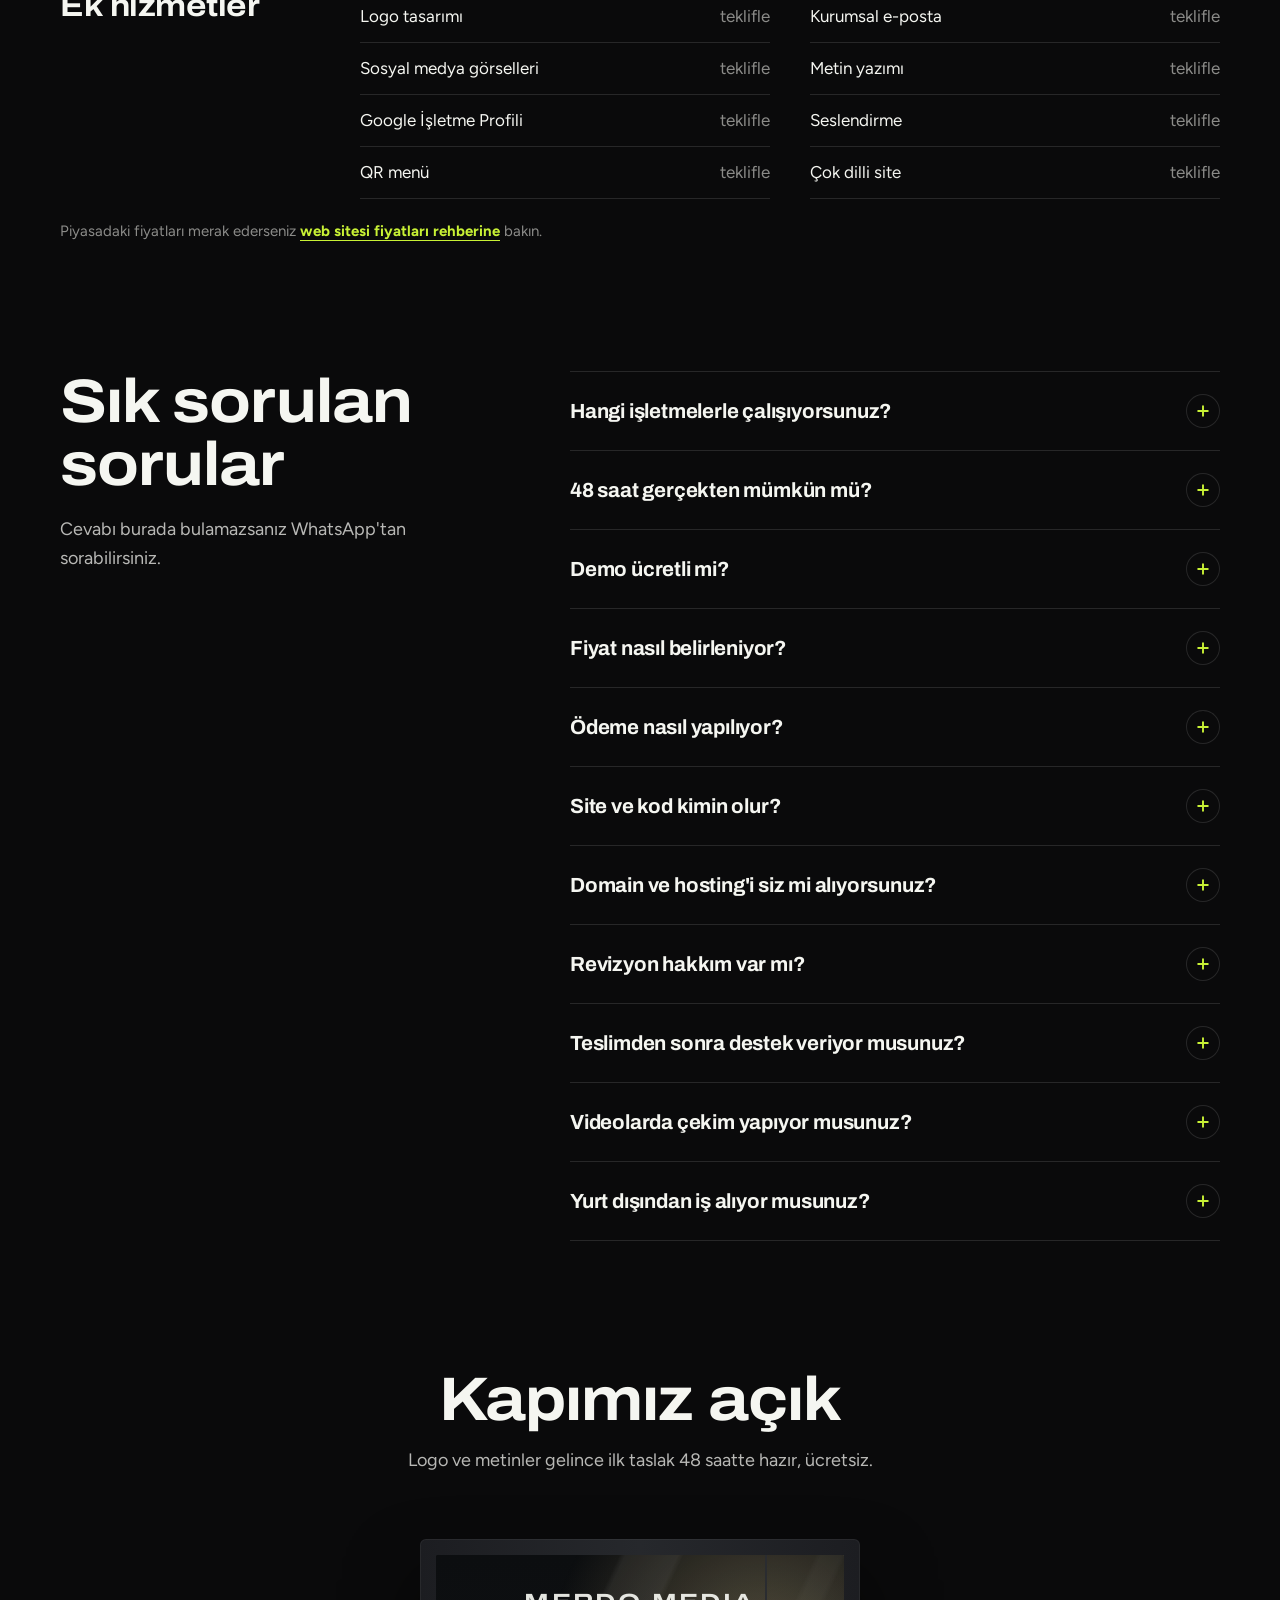
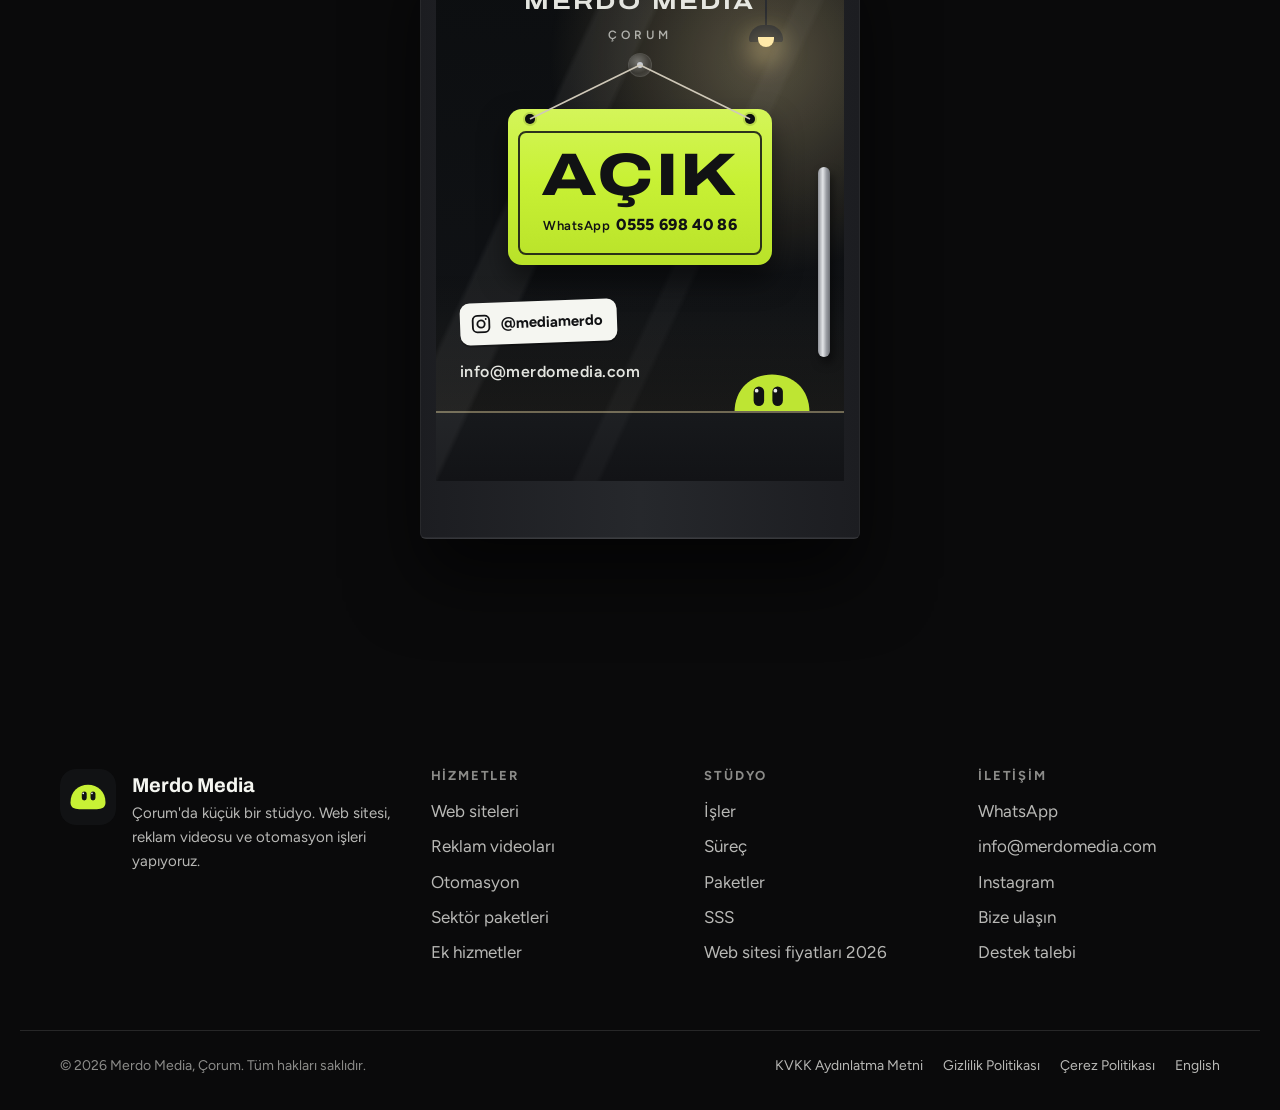
==== commit d7aeef23: "Emlak asistanı demosu ve yeni emlak fiyatları - demo/emlak: emlakçılara gönderilecek sohbet demosu (" ====
--- a/index.html
+++ b/index.html
@@ -27,7 +27,7 @@
 <link rel="preconnect" href="https://fonts.googleapis.com">
 <link rel="preconnect" href="https://fonts.gstatic.com" crossorigin>
 <link href="https://fonts.googleapis.com/css2?family=Archivo:wdth,wght@100..125,500..800&family=Figtree:wght@400;500;600;700;800&display=swap" rel="stylesheet">
-<link rel="stylesheet" href="assets/site.css?v=13">
+<link rel="stylesheet" href="assets/site.css?v=12">
 </head>
 <body>
 <a class="skip" href="#ana">İçeriğe geç</a>
@@ -141,8 +141,8 @@
       <details id="d-emlak">
         <summary class="lr"><span class="lr-n">Emlakçı otomasyonu</span><span class="lr-d">Emlak ofisine gelen taleplere WhatsApp'tan hızlı cevap.</span></summary>
         <div class="svc-body">
-          <div><p class="svc-h">Dahil</p><ul><li>Gelen taleplere hızlı cevap</li><li>WhatsApp üzerinden çalışır</li><li>Kurulum ve kullanım eğitimi</li><li>Kapsam ofisinize göre</li></ul></div>
-          <video class="svc-video" controls playsinline preload="none" poster="assets/ig/video/emlak-reklam-kapak.jpg" width="1080" height="1920" aria-label="Emlakçı otomasyonu tanıtım videosu"><source src="assets/ig/video/emlak-reklam.mp4" type="video/mp4"></video>
+          <div><p class="svc-h">Dahil</p><ul><li>Gelen taleplere hızlı cevap</li><li>WhatsApp üzerinden çalışır</li><li>Kurulum ve kullanım eğitimi</li></ul></div>
+          <div><p class="svc-h">Fiyat</p><ul><li>Kurulum (web sitesi olmadan): 10.000 ₺</li><li>Web sitesi + otomasyon kurulumu: 20.000 ₺</li><li>Aylık bakım: 2.500 ₺</li></ul></div>
           <a class="txt-link" href="https://wa.me/905556984086" data-wa-t="Merhaba, emlakçı otomasyonu hakkında bilgi almak istiyorum.">WhatsApp'tan sor →</a>
         </div>
       </details>
@@ -256,14 +256,16 @@
   <div class="wrap">
     <div class="sec-head">
       <h2 class="h2">Fiyatlar</h2>
-      <p class="sub">Kesin fiyatı işe başlamadan yazılı veriyoruz. Tablodaki rakamlar başlangıç fiyatı, son tutarı sayfa sayısı ve istediğiniz ekler belirliyor.</p>
+      <p class="sub">Kesin fiyatı işe başlamadan yazılı veriyoruz. Web sitesi ve Norevo rakamları başlangıç fiyatı, emlakçı satırları sabit fiyat. Web sitesinin son tutarını sayfa sayısı ve istediğiniz ekler belirliyor.</p>
     </div>
 
     <table class="ptable">
       <thead><tr><th scope="col">Paket</th><th scope="col">İçerik</th><th scope="col">Fiyat</th></tr></thead>
       <tbody>
         <tr><th scope="row">Web sitesi</th><td>Özel tasarım, mobil uyum, WhatsApp ve form, temel SEO</td><td class="lr-p">10.000 ₺'den</td></tr>
-        <tr><th scope="row">Emlakçı otomasyonu</th><td>WhatsApp üzerinden çalışır, eğitim dahil</td><td class="lr-p">5.000 ₺'den</td></tr>
+        <tr><th scope="row">Emlakçı otomasyonu</th><td>WhatsApp üzerinden çalışır, eğitim dahil</td><td class="lr-p">10.000 ₺</td></tr>
+        <tr><th scope="row">Web sitesi + emlakçı otomasyonu</th><td>Site ve otomasyon tek pakette</td><td class="lr-p">20.000 ₺</td></tr>
+        <tr><th scope="row">Emlakçı aylık bakım</th><td>Her iki emlakçı paketi için</td><td class="lr-p">aylık 2.500 ₺</td></tr>
         <tr><th scope="row">Norevo</th><td>Google sıralama takip botu, deneme ücretsiz</td><td class="lr-p">aylık 999 ₺'den</td></tr>
         <tr><th scope="row">Diğer işler</th><td>Otomasyon, video serisi, çok dilli site</td><td class="lr-p">Teklifle</td></tr>
       </tbody>
@@ -382,6 +384,6 @@
   </button>
 </div>
 
-<script src="assets/site.js?v=12" defer></script>
+<script src="assets/site.js?v=13" defer></script>
 </body>
 </html>
--- a/assets/site.css
+++ b/assets/site.css
@@ -11,7 +11,7 @@
   --r:clamp(16px,2vw,24px);
 }
 *{box-sizing:border-box}
-html{scroll-behavior:smooth;-webkit-text-size-adjust:100%;overflow-x:clip}
+html{scroll-behavior:smooth;-webkit-text-size-adjust:100%}
 body{margin:0;background:var(--night);color:var(--paper);font:400 17px/1.6 var(--body);overflow-x:hidden}
 img{max-width:100%;display:block}
 a{color:inherit}
@@ -364,7 +364,6 @@
 .svc-body li::before{content:"+";display:inline-block;width:20px;color:var(--lime);font-weight:700}
 .svc-body .svc-no li{color:var(--t2)}
 .svc-body .svc-no li::before{content:"–";color:var(--t3)}
-.svc-video{width:100%;max-width:300px;height:auto;aspect-ratio:9/16;border-radius:var(--r);background:var(--night)}
 .svc-tip{grid-column:1/-1;color:var(--t2)}
 .svc-body .txt-link{grid-column:1/-1;justify-self:start}
 .steps .lr{grid-template-columns:48px 220px 180px minmax(0,1fr)}
@@ -373,7 +372,7 @@
 .ptable{width:100%;border-collapse:collapse}
 .ptable th,.ptable td{text-align:left;vertical-align:baseline;padding:26px 40px 26px 0;border-bottom:1px solid var(--line)}
 .ptable thead th{font:700 12px/1 var(--body);letter-spacing:.14em;text-transform:uppercase;color:var(--t3);padding-top:0;padding-bottom:14px}
-.ptable tbody th{width:260px;font:700 clamp(22px,2.2vw,30px)/1.1 var(--display);letter-spacing:-.015em}
+.ptable tbody th{width:340px;font:700 clamp(22px,2.2vw,30px)/1.1 var(--display);letter-spacing:-.015em}
 .ptable td{color:var(--t2)}
 .ptable .lr-p,.ptable thead th:last-child{padding-right:0;text-align:right;color:var(--lime)}
 .ptable thead th:last-child{color:var(--t3)}
